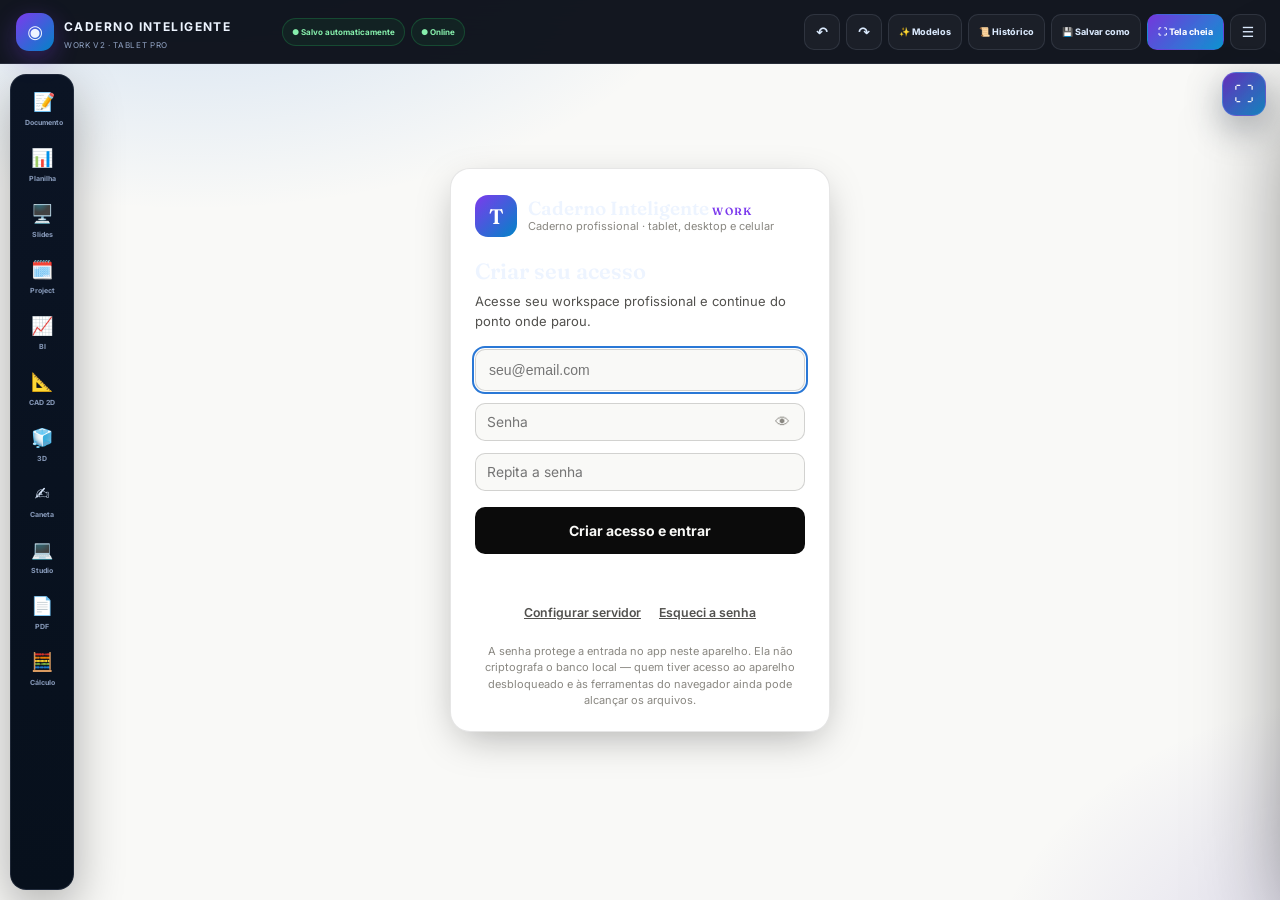
==== index.html @ 70c6cfa0 "Add files via upload" ====
<!doctype html>
<html lang="pt-BR">
<head>
<meta charset="utf-8">
<meta name="viewport" content="width=device-width, initial-scale=1, viewport-fit=cover">
<title>Caderno Inteligente Work V2 — Tablet Pro</title>
<link rel="manifest" href="./manifest.webmanifest">
<meta name="theme-color" content="#2a78d6">
<meta name="color-scheme" content="light dark">
<meta name="description" content="Central de estudos pessoal: tarefas, calendário, revisão espaçada, foco, questões e desempenho.">
<meta name="apple-mobile-web-app-capable" content="yes">
<meta name="apple-mobile-web-app-status-bar-style" content="black-translucent">
<meta name="apple-mobile-web-app-title" content="Caderno Work">
<link rel="apple-touch-icon" href="./icons/icon-180.png">
<link rel="icon" href="./icons/icon-192.png">
<link rel="preconnect" href="https://fonts.googleapis.com">
<link rel="preconnect" href="https://fonts.gstatic.com" crossorigin>
<link rel="stylesheet" href="https://fonts.googleapis.com/css2?family=Fraunces:opsz,wght@9..144,500;9..144,600;9..144,700&family=Inter:wght@400;500;600;700;800&display=swap">
<style>
  :root{
    color-scheme: light;
    --page:            #f9f9f7;
    --surface:         #fcfcfb;
    --surface-raised:  #ffffff;
    --surface-sunken:  #f2f1ec;
    --ink:             #0b0b0b;
    --ink-secondary:   #52514e;
    --ink-muted:       #898781;
    --grid-line:       #e1e0d9;
    --baseline:        #c3c2b7;
    --border:          rgba(11,11,11,0.10);
    --border-strong:   rgba(11,11,11,0.16);

    --slot-1: #2a78d6; --slot-2: #eb6834; --slot-3: #1baf7a; --slot-4: #eda100;
    --slot-5: #e87ba4; --slot-6: #008300; --slot-7: #4a3aa7; --slot-8: #e34948;

    --slot-1-tint: #e4eefa; --slot-2-tint: #fbe7de; --slot-3-tint: #dff5ec; --slot-4-tint: #faeed4;
    --slot-5-tint: #fbe6ee; --slot-6-tint: #dcefdc; --slot-7-tint: #e6e3f5; --slot-8-tint: #fbe1e0;

    --good:     #0ca30c;
    --warning:  #fab219;
    --critical: #d03b3b;
    --pending:  #898781;

    --hm-0: #eceae4; --hm-1: #cde2fb; --hm-2: #86b6ef; --hm-3: #2a78d6; --hm-4: #184f95;
    --ord-1: #86b6ef; --ord-2: #2a78d6; --ord-3: #104281;

    --accent: var(--slot-1);

    --shadow-card: 0 1px 2px rgba(11,11,11,0.04), 0 6px 20px -8px rgba(11,11,11,0.10);
    --shadow-pop: 0 12px 40px -10px rgba(11,11,11,0.35);
    --radius-card: 16px;
    --radius-chip: 999px;
    --radius-field: 10px;

    /* apelidos usados pelas telas novas (Insights, Cadastro assistido, aviso de sincronização) */
    --card:       var(--surface-raised);
    --line:       var(--border);
    --brand:      var(--accent);
    --brand-soft: var(--slot-1-tint);
    --brand-line: var(--border-strong);
    --ok:         var(--good);
    --danger:     var(--critical);
    --shadow:     var(--shadow-card);
  }
  @media (prefers-color-scheme: dark){
    :root:not([data-theme="light"]){
      color-scheme: dark;
      --page:            #0d0d0d;
      --surface:         #1a1a19;
      --surface-raised:  #212120;
      --surface-sunken:  #141413;
      --ink:             #ffffff;
      --ink-secondary:   #c3c2b7;
      --ink-muted:       #8f8d86;
      --grid-line:       #2c2c2a;
      --baseline:        #3a3a37;
      --border:          rgba(255,255,255,0.10);
      --border-strong:   rgba(255,255,255,0.18);

      --slot-1: #3987e5; --slot-2: #d95926; --slot-3: #199e70; --slot-4: #c98500;
      --slot-5: #d55181; --slot-6: #1c9e1c; --slot-7: #9085e9; --slot-8: #e66767;

      --slot-1-tint: #1c2c40; --slot-2-tint: #3a2318; --slot-3-tint: #133a2c; --slot-4-tint: #362a10;
      --slot-5-tint: #3a1f2a; --slot-6-tint: #16311a; --slot-7-tint: #2a2540; --slot-8-tint: #3a1e1d;

      --good: #0ca30c; --warning: #fab219; --critical: #e66767; --pending: #8f8d86;

      --hm-0: #2f2f2b; --hm-1: #1c3a5e; --hm-2: #2a6ab0; --hm-3: #3987e5; --hm-4: #86b6ef;
      --ord-1: #86b6ef; --ord-2: #3987e5; --ord-3: #184f95;

      --shadow-card: 0 1px 2px rgba(0,0,0,0.3), 0 8px 24px -8px rgba(0,0,0,0.5);
      --shadow-pop: 0 20px 60px -12px rgba(0,0,0,0.7);
    }
  }
  :root[data-theme="dark"]{
    color-scheme: dark;
    --page: #0d0d0d; --surface: #1a1a19; --surface-raised: #212120; --surface-sunken: #141413;
    --ink: #ffffff; --ink-secondary: #c3c2b7; --ink-muted: #8f8d86;
    --grid-line: #2c2c2a; --baseline: #3a3a37;
    --border: rgba(255,255,255,0.10); --border-strong: rgba(255,255,255,0.18);
    --slot-1: #3987e5; --slot-2: #d95926; --slot-3: #199e70; --slot-4: #c98500;
    --slot-5: #d55181; --slot-6: #1c9e1c; --slot-7: #9085e9; --slot-8: #e66767;
    --slot-1-tint: #1c2c40; --slot-2-tint: #3a2318; --slot-3-tint: #133a2c; --slot-4-tint: #362a10;
    --slot-5-tint: #3a1f2a; --slot-6-tint: #16311a; --slot-7-tint: #2a2540; --slot-8-tint: #3a1e1d;
    --good: #0ca30c; --warning: #fab219; --critical: #e66767; --pending: #8f8d86;
    --hm-0: #2f2f2b; --hm-1: #1c3a5e; --hm-2: #2a6ab0; --hm-3: #3987e5; --hm-4: #86b6ef;
    --ord-1: #86b6ef; --ord-2: #3987e5; --ord-3: #184f95;
    --shadow-card: 0 1px 2px rgba(0,0,0,0.3), 0 8px 24px -8px rgba(0,0,0,0.5);
    --shadow-pop: 0 20px 60px -12px rgba(0,0,0,0.7);
  }

  *{ box-sizing: border-box; }
  body{
    background: var(--page); color: var(--ink);
    font-family: Inter, system-ui, -apple-system, "Segoe UI", sans-serif;
    font-size: 16px; line-height: 1.5;
    -webkit-tap-highlight-color: transparent;
  }
  h1,h2,h3,h4{ margin: 0; text-wrap: balance; }
  button{ font: inherit; }
  .tabular{ font-variant-numeric: tabular-nums; }
  :focus-visible{ outline: 2px solid var(--accent); outline-offset: 2px; }
  @media (prefers-reduced-motion: reduce){ *{ animation: none !important; transition: none !important; } }

  .app{ max-width: 1340px; margin: 0 auto; padding: 18px 20px 40px; }
  @media (max-width: 700px){ .app{ padding: 12px 12px 96px; } }

  /* ---------- Topbar ---------- */
  .topbar{ display:flex; align-items:center; gap: 14px; padding: 6px 2px 16px; flex-wrap: wrap; justify-content: flex-end; }
  .topbar-actions{ display:flex; align-items:center; gap: 10px; flex-wrap: wrap; justify-content:flex-end; }
  .brand{ display:flex; align-items:center; gap: 10px; margin-right: auto; }
  .brand-mark{
    width: 36px; height: 36px; border-radius: 11px; flex:none;
    background: linear-gradient(155deg, var(--slot-1), var(--slot-7));
    display:flex; align-items:center; justify-content:center;
    color:#fff; font-family: Fraunces, serif; font-weight:600; font-size:18px;
  }
  .brand-mark img{ width:100%; height:100%; object-fit:cover; border-radius:inherit; }
  .brand-text h1{ font-family: Fraunces, serif; font-weight: 600; font-size: 20px; letter-spacing: -0.01em; }
  .brand-text .sub{ font-size: 11.5px; color: var(--ink-muted); }
  .streak-pill{
    display:flex; align-items:center; gap:6px; background: var(--slot-2-tint); color: var(--slot-2);
    border-radius: var(--radius-chip); padding: 7px 13px 7px 11px;
    font-weight: 600; font-size: 13px; border: 1px solid var(--border); white-space:nowrap;
  }
  .install-btn{
    display:flex; align-items:center; gap:7px; background: var(--surface-raised); color: var(--ink);
    border: 1px solid var(--border-strong); border-radius: var(--radius-field);
    padding: 8px 14px 8px 12px; font-weight: 600; font-size: 13px; cursor:pointer; white-space:nowrap;
  }
  .install-btn:hover{ border-color: var(--ink); }
  .quick-add{ position: relative; }
  .quick-add > button{
    background: var(--ink); color: var(--page); border: none; border-radius: var(--radius-field);
    padding: 9px 16px; font-weight: 600; font-size: 13.5px; cursor: pointer;
    display:flex; align-items:center; gap:6px; white-space:nowrap;
  }
  .quick-add > button:hover{ opacity: 0.88; }
  .quick-add-menu{
    position:absolute; right:0; top: calc(100% + 8px);
    background: var(--surface-raised); border:1px solid var(--border); border-radius: 14px;
    box-shadow: var(--shadow-pop); padding: 6px; min-width: 230px; z-index: 60;
    display:none; flex-direction:column; gap: 2px;
  }
  .quick-add-menu.open{ display:flex; }
  .quick-add-menu button{
    background:none; border:none; text-align:left; padding: 10px; border-radius: 9px;
    color: var(--ink); font-size: 13.5px; cursor:pointer; display:flex; align-items:center; gap:10px;
  }
  .quick-add-menu button:hover{ background: var(--page); }
  .fab{
    display:none; position: fixed; right: 16px; bottom: 78px; z-index: 55;
    width: 54px; height: 54px; border-radius: 50%; border:none; cursor:pointer;
    background: var(--ink); color: var(--page); font-size: 26px; box-shadow: var(--shadow-pop);
    align-items:center; justify-content:center; padding-bottom: 3px;
  }
  @media (max-width: 700px){
    .brand-text .sub{ display:none; }
    .brand-text h1{ font-size: 17px; }
    .brand-mark{ width: 32px; height: 32px; font-size: 16px; border-radius: 10px; }
    .topbar{ gap: 8px; padding-bottom: 12px; }
    .streak-pill{ padding: 6px 10px; font-size: 12px; }
    .icon-btn{ width: 34px; height: 34px; font-size: 15px; }
    .install-btn{ display:none; }
    .quick-add > button{ display:none; }
    .fab{ display:flex; }
    .quick-add-menu{ position: fixed; left: 10px; right: 10px; bottom: 78px; top: auto; min-width: 0; border-radius: 16px; }
    .only-mobile{ display:flex !important; }
    .nav-label{ min-width: auto; }
    .seg button{ min-width: 0; }
    .card-head .nav-group{ margin-left: auto; }
  }

  /* ---------- Tabs ---------- */
  .tabs{ display:flex; gap:6px; margin-bottom:16px; overflow-x:auto; padding:0 0 4px; scrollbar-width:none; -ms-overflow-style:none; overscroll-behavior-x:contain; scroll-snap-type:x proximity; }
  .tabs::-webkit-scrollbar{ display:none; width:0; height:0; }
  .tab{
    display:flex; align-items:center; gap: 7px; white-space:nowrap;
    padding: 8px 15px; border-radius: var(--radius-chip); cursor:pointer;
    border: 1px solid var(--border); background: var(--surface); color: var(--ink-secondary);
    font-size: 13.2px; font-weight: 600; flex:0 0 auto; scroll-snap-align:start;
  }
  .tab:hover{ border-color: var(--border-strong); color: var(--ink); }
  .tab.active{ background: var(--ink); border-color: var(--ink); color: var(--page); }
  .bottom-nav{ display:none; }
  @media (max-width: 700px){
    .tabs{ display:none; }
    .bottom-nav{
      display:flex; position: fixed; left:0; right:0; bottom:0; z-index: 50;
      background: var(--surface-raised); border-top: 1px solid var(--border);
      padding: 6px 4px calc(6px + env(safe-area-inset-bottom, 0px));
    }
    .bottom-nav button{
      flex:1; background:none; border:none; cursor:pointer; padding: 5px 2px;
      display:flex; flex-direction:column; align-items:center; gap:2px;
      color: var(--ink-muted); font-size: 10px; font-weight:600;
    }
    .bottom-nav button .bico{ font-size: 18px; line-height:1; }
    .bottom-nav button.active{ color: var(--accent); }
  }

  .view{ display:none; }
  .view.active{ display:block; }

  /* ---------- Grid & cards ---------- */
  .grid{ display:grid; grid-template-columns: repeat(3, 1fr); gap: 14px; }
  .span-2{ grid-column: span 2; }
  .span-3{ grid-column: 1 / -1; }
  @media (max-width: 980px){
    .grid{ grid-template-columns: repeat(2, 1fr); }
    .span-2, .span-3{ grid-column: 1 / -1; }
  }
  @media (max-width: 700px){ .grid{ grid-template-columns: 1fr; gap: 12px; } }

  .card{
    background: var(--surface); border: 1px solid var(--border);
    border-radius: var(--radius-card); box-shadow: var(--shadow-card);
    padding: 15px 15px 17px; display:flex; flex-direction:column; min-width: 0;
  }
  .card-head{ display:flex; align-items:center; justify-content:space-between; gap:8px; margin-bottom: 12px; flex-wrap: wrap; }
  .only-mobile{ display:none !important; }
  .card-title{
    display:flex; align-items:center; gap: 8px; font-size: 12.5px; font-weight: 700;
    text-transform: uppercase; letter-spacing: 0.045em; color: var(--ink-secondary);
  }
  .card-title .ico{ font-size: 15px; }
  .card-count{
    font-size: 11.5px; color: var(--ink-muted); background: var(--page);
    border-radius: var(--radius-chip); padding: 2px 9px; font-weight:600; white-space:nowrap;
  }
  .card-add{
    border:none; background:none; color: var(--ink-muted); cursor:pointer;
    width: 26px; height:26px; border-radius:8px; display:flex; align-items:center; justify-content:center; font-size: 17px;
  }
  .card-add:hover{ background: var(--page); color: var(--ink); }
  .empty-hint{ color: var(--ink-muted); font-size: 13px; padding: 10px 2px; }

  /* ---------- KPI tiles ---------- */
  .kpi-row{ display:grid; grid-template-columns: repeat(auto-fit, minmax(150px,1fr)); gap: 12px; margin-bottom: 14px; }
  .kpi{ background: var(--surface); border:1px solid var(--border); border-radius: 14px; padding: 13px 14px; box-shadow: var(--shadow-card); }
  .kpi .klabel{ font-size: 11px; font-weight:700; text-transform:uppercase; letter-spacing:.04em; color: var(--ink-muted); margin-bottom: 5px; }
  .kpi .kvalue{ font-size: 24px; font-weight: 800; letter-spacing: -0.02em; }
  .kpi .kmeta{ font-size: 11.5px; color: var(--ink-muted); margin-top: 2px; }

  /* ---------- Task rows ---------- */
  .task-row{ display:flex; align-items:center; gap: 10px; padding: 8px 4px; border-radius: 9px; }
  .task-row:hover{ background: var(--page); }
  .task-row:hover .row-btn{ opacity: 1; }
  .checkbox{
    width: 19px; height:19px; border-radius: 6px; border: 1.6px solid var(--border-strong);
    flex: none; cursor:pointer; display:flex; align-items:center; justify-content:center; background: var(--surface-raised);
  }
  .checkbox.checked{ background: var(--good); border-color: var(--good); }
  .checkbox.checked::after{ content:"✓"; color:#fff; font-size: 12px; font-weight:700; }
  .task-main{ flex:1; min-width:0; cursor:pointer; }
  .task-title{ overflow:hidden; text-overflow:ellipsis; white-space:nowrap; font-size: 13.6px; }
  .task-title.done{ color: var(--ink-muted); text-decoration: line-through; }
  .task-sub{ font-size: 11px; color: var(--ink-muted); overflow:hidden; text-overflow:ellipsis; white-space:nowrap; }
  .dot{ width:8px; height:8px; border-radius:50%; flex:none; }
  .tag{ font-size: 11px; font-weight: 700; padding: 2px 8px; border-radius: var(--radius-chip); flex: none; white-space: nowrap; }
  .tag-alta{ background: var(--critical); color:#fff; }
  .tag-media{ background: var(--warning); color:#3a2600; }
  .tag-baixa{ background: var(--page); color: var(--ink-muted); border: 1px solid var(--border); }
  .row-btn{
    opacity:0; border:none; background:none; color: var(--ink-muted); cursor:pointer;
    width:22px; height:22px; border-radius:6px; flex:none; font-size: 13px;
  }
  .row-btn:hover{ background: var(--slot-8-tint); color: var(--slot-8); }
  @media (max-width: 700px){ .row-btn{ opacity: .6; } }

  .status-pill{
    border:none; cursor:pointer; font-size:11px; font-weight:700; padding: 3px 9px;
    border-radius: var(--radius-chip); flex:none; display:flex; align-items:center; gap:5px;
  }
  .status-pill .sdot{ width:6px; height:6px; border-radius:50%; }
  .status-concluida{ background: color-mix(in srgb, var(--good) 16%, transparent); color: var(--good); }
  .status-andamento{ background: color-mix(in srgb, var(--warning) 20%, transparent); color: #8a5a00; }
  .status-atrasada{ background: color-mix(in srgb, var(--critical) 16%, transparent); color: var(--critical); }
  .status-pendente{ background: var(--page); color: var(--ink-muted); border: 1px solid var(--border); }
  @media (prefers-color-scheme: dark){ :root:not([data-theme="light"]) .status-andamento{ color: #ffcf72; } }
  :root[data-theme="dark"] .status-andamento{ color: #ffcf72; }

  /* ---------- Focus timer ---------- */
  .timer-wrap{ display:flex; align-items:center; gap: 16px; flex-wrap: wrap; }
  .timer-ring{ position: relative; width: 132px; height: 132px; flex:none; }
  .timer-time{ position:absolute; inset:0; display:flex; flex-direction:column; align-items:center; justify-content:center; }
  .timer-time .tt{ font-size: 26px; font-weight: 800; letter-spacing: -0.02em; }
  .timer-time .tl{ font-size: 10px; font-weight:700; color: var(--ink-muted); text-transform:uppercase; letter-spacing:.05em; }
  .timer-side{ flex:1; min-width: 170px; display:flex; flex-direction:column; gap: 9px; }
  .timer-actions{ display:flex; gap: 8px; }
  .btn-timer{
    flex:1; border-radius: var(--radius-field); border:1px solid var(--border-strong); cursor:pointer;
    padding: 9px 10px; font-weight:700; font-size: 13px; background: var(--surface-raised); color: var(--ink);
  }
  .btn-timer.primary{ background: var(--ink); color: var(--page); border-color: var(--ink); }
  .btn-timer:hover{ opacity: .9; }

  /* ---------- Weekly planner ---------- */
  .week-table{ width:100%; border-collapse: collapse; table-layout: fixed; min-width: 620px; }
  .week-table th{
    font-size: 11px; text-transform: uppercase; letter-spacing: .04em; color: var(--ink-muted);
    font-weight: 700; padding: 4px 6px 8px; text-align:left;
  }
  .week-table th.today-col{ color: var(--accent); }
  .week-table td{ vertical-align: top; padding: 4px; border-top: 1px solid var(--grid-line); height: 62px; }
  .week-table .period-label{
    font-size: 10.5px; color: var(--ink-muted); font-weight:700; text-transform: uppercase;
    padding: 8px 6px 4px 2px; width: 54px; white-space:nowrap;
  }
  .cell{ height:100%; border-radius: 9px; padding: 3px; cursor:pointer; display:flex; flex-direction:column; gap:3px; }
  .cell:hover{ background: var(--page); }
  .cell.today{ background: var(--slot-1-tint); }
  .chip{
    font-size: 10.8px; padding: 3px 7px; border-radius: 7px; font-weight:600;
    white-space:nowrap; overflow:hidden; text-overflow:ellipsis; color:#fff;
  }
  .chip.done{ opacity: .55; text-decoration: line-through; }
  .scroll-x{ overflow-x: auto; }

  /* ---------- Month calendar ---------- */
  .nav-group{ display:flex; align-items:center; gap: 6px; }
  .nav-btn{
    border: 1px solid var(--border-strong); background: var(--surface-raised); color: var(--ink);
    width: 28px; height: 28px; border-radius: 8px; cursor:pointer; font-size: 14px;
    display:flex; align-items:center; justify-content:center;
  }
  .nav-btn:hover{ border-color: var(--ink); }
  .nav-today{ width:auto; padding: 0 11px; font-size: 11.5px; font-weight:700; }
  .nav-label{ font-size: 12.8px; font-weight:700; color: var(--ink-secondary); min-width: 112px; text-align:center; }
  .cal-grid{ display:grid; grid-template-columns: repeat(7, 1fr); gap: 6px; }
  .cal-weekday{ font-size: 10.5px; font-weight:700; text-transform:uppercase; letter-spacing:.04em; color: var(--ink-muted); text-align:center; padding-bottom: 4px; }
  .cal-cell{
    border: 1px solid var(--border); border-radius: 10px; padding: 6px; min-height: 84px;
    cursor:pointer; display:flex; flex-direction:column; gap:3px; background: var(--surface-raised); overflow:hidden;
  }
  .cal-cell:hover{ border-color: var(--border-strong); }
  .cal-cell.other-month{ opacity: 0.4; }
  .cal-cell.today{ border-color: var(--accent); box-shadow: inset 0 0 0 1px var(--accent); }
  .cal-daynum{ font-size: 11.5px; font-weight:700; color: var(--ink-secondary); }
  .cal-cell.today .cal-daynum{ color: var(--accent); }
  .cal-chip{ font-size: 10px; padding: 2px 6px; border-radius: 6px; font-weight:600; color:#fff; white-space:nowrap; overflow:hidden; text-overflow:ellipsis; }
  .cal-chip.done{ opacity:.55; text-decoration: line-through; }
  .cal-chip.exam{ background: var(--critical); }
  .cal-more{ font-size: 10px; color: var(--ink-muted); font-weight:600; padding-left:2px; }
  .cal-dots{ display:flex; flex-wrap:wrap; gap:3px; margin-top:2px; }
  .cal-dot{ width:7px; height:7px; border-radius:50%; }
  .cal-dot.done{ opacity:.4; }
  @media (max-width: 700px){
    .cal-cell{ min-height: 56px; padding: 4px; gap:2px; }
    .cal-chip{ font-size: 8.5px; padding: 1px 4px; }
    .cal-grid{ gap: 4px; }
    .cal-weekday{ font-size: 9px; }
  }

  /* ---------- Subject & library cards ---------- */
  .card-grid{ display:grid; grid-template-columns: repeat(auto-fill, minmax(190px, 1fr)); gap: 12px; }
  @media (max-width: 700px){ .card-grid{ grid-template-columns: repeat(auto-fill, minmax(150px, 1fr)); gap: 10px; } }
  .subject-card, .lib-card{
    position:relative; border: 1px solid var(--border); border-radius: 14px; padding: 13px;
    background: var(--surface-raised); cursor: pointer;
  }
  .subject-card:hover, .lib-card:hover{ border-color: var(--border-strong); }
  @keyframes cardFlash{ 0%,100%{ box-shadow:0 0 0 0 transparent } 30%{ box-shadow:0 0 0 4px color-mix(in srgb,var(--accent) 30%,transparent) } }
  .subject-card.flash{ animation: cardFlash 1.4s ease-out; border-color: var(--accent); }
  .sicon{
    width: 52px; height:52px; border-radius: 14px; display:flex; align-items:center; justify-content:center;
    font-size:20px; margin-bottom: 10px; color:#fff;
  }
  .subject-card .sname{ font-weight:700; font-size: 13.6px; margin-bottom: 2px; }
  .subject-card .stype{ font-size: 11px; color: var(--ink-muted); margin-bottom:10px; }
  .progress-track{ height:6px; border-radius: 4px; background: var(--surface-sunken); overflow:hidden; margin-bottom:6px; }
  .progress-fill{ height:100%; border-radius:4px; }
  .progress-meta{ display:flex; justify-content:space-between; font-size:11px; color: var(--ink-muted); }
  .progress-meta b{ color: var(--ink); }
  .subject-stats{ display:flex; gap: 10px; flex-wrap:wrap; margin-top: 8px; padding-top: 8px; border-top: 1px dashed var(--border); font-size: 11px; color: var(--ink-muted); }
  .subject-stats b{ color: var(--ink); }

  .lib-card .kico{ font-size: 20px; margin-bottom: 8px; }
  .lib-card .ltitle{ font-weight:700; font-size: 13px; margin-bottom: 6px; }
  .lib-card .lnote{ font-size: 11.5px; color: var(--ink-muted); margin-bottom: 8px; display:-webkit-box; -webkit-line-clamp:2; -webkit-box-orient:vertical; overflow:hidden; }
  .lib-card .lmeta{ display:flex; gap:6px; flex-wrap:wrap; }
  .lib-kind{ font-size: 10.5px; font-weight:700; padding: 2px 8px; border-radius: var(--radius-chip); background: var(--page); color: var(--ink-secondary); }
  .lib-subj{ font-size: 10.5px; font-weight:700; padding: 2px 8px; border-radius: var(--radius-chip); }

  .add-card{
    border: 1.5px dashed var(--border-strong); border-radius: 14px;
    display:flex; align-items:center; justify-content:center; flex-direction:column; gap:4px;
    color: var(--ink-muted); cursor:pointer; min-height: 104px; background:none; font-size: 12.5px; font-weight:600;
  }
  .add-card:hover{ color: var(--ink); border-color: var(--ink-muted); }
  .add-card .plus{ font-size: 22px; }
  .card-del{
    position:absolute; top:8px; right:8px; opacity:0; border:none; background: var(--surface-raised);
    width:24px; height:24px; border-radius:8px; color: var(--ink-muted); cursor:pointer; font-size:12px;
    box-shadow: var(--shadow-card);
  }
  .subject-card:hover .card-del, .lib-card:hover .card-del{ opacity:1; }
  .card-del:hover{ background: var(--slot-8-tint); color: var(--slot-8); }
  @media (max-width: 700px){ .card-del{ opacity: .55; } }

  /* ---------- Exams / grades ---------- */
  .exam-row, .grade-row{ display:flex; align-items:center; gap: 10px; padding: 8px 4px; border-radius: 9px; }
  .exam-row:hover, .grade-row:hover{ background: var(--page); }
  .exam-row:hover .row-btn, .grade-row:hover .row-btn{ opacity:1; }
  .countdown{
    font-size: 11px; font-weight:800; padding: 3px 9px; border-radius: var(--radius-chip); flex:none;
    background: var(--surface-sunken); color: var(--ink-secondary); white-space:nowrap;
  }
  .countdown.soon{ background: color-mix(in srgb, var(--critical) 15%, transparent); color: var(--critical); }
  .countdown.near{ background: color-mix(in srgb, var(--warning) 22%, transparent); color: #8a5a00; }
  @media (prefers-color-scheme: dark){ :root:not([data-theme="light"]) .countdown.near{ color: #ffcf72; } }
  :root[data-theme="dark"] .countdown.near{ color: #ffcf72; }
  .grade-score{ font-weight: 800; font-size: 14px; flex:none; }

  /* ---------- Filters ---------- */
  .toolbar{ display:flex; gap: 8px; margin-bottom: 12px; flex-wrap: wrap; }
  .search-input{
    flex:1; min-width: 160px; padding: 9px 12px; border-radius: var(--radius-field);
    border: 1px solid var(--border-strong); background: var(--surface-raised); color: var(--ink); font-size: 13.4px;
  }
  .filter-chip{
    padding: 7px 13px; border-radius: var(--radius-chip); border: 1px solid var(--border);
    background: var(--surface-raised); color: var(--ink-secondary); font-size: 12.5px; font-weight:600; cursor:pointer; white-space:nowrap;
  }
  .filter-chip.active{ background: var(--ink); color: var(--page); border-color: var(--ink); }
  .chips-scroll{ display:flex; gap:6px; overflow-x:auto; padding-bottom: 2px; }

  /* ---------- Charts ---------- */
  .legend{ display:flex; flex-wrap:wrap; gap: 7px 14px; margin-top: 10px; }
  .legend-item{ display:flex; align-items:center; gap:6px; font-size:11.5px; color: var(--ink-secondary); }
  .legend-item .sw{ width:9px; height:9px; border-radius:3px; flex:none; }
  .legend-item b{ color: var(--ink); font-variant-numeric: tabular-nums; }
  .heat-legend{ display:flex; align-items:center; gap:5px; font-size: 10.5px; color: var(--ink-muted); margin-top: 8px; justify-content:flex-end; }
  .heat-legend .sq{ width:10px; height:10px; border-radius:3px; display:inline-block; }
  .tooltip{
    position: fixed; pointer-events:none; background: var(--ink); color: var(--page);
    padding: 6px 10px; border-radius: 8px; font-size: 12px; font-weight:600;
    box-shadow: var(--shadow-pop); z-index: 200; opacity:0; transition: opacity .08s; white-space: nowrap;
  }
  .tooltip.show{ opacity:1; }
  /* ---------- animação dos gráficos ---------- */
  @keyframes chartBarIn{ from{ transform:scaleY(0); opacity:.2 } to{ transform:scaleY(1); opacity:1 } }
  @keyframes chartFadeIn{ from{ opacity:0 } to{ opacity:1 } }
  @keyframes chartDraw{ to{ stroke-dashoffset:0 } }
  .card svg g[data-tip] rect,
  .card svg rect[data-tip]{ transform-box:fill-box; transform-origin:50% 100%; animation:chartBarIn .45s cubic-bezier(.2,.8,.3,1) both; }
  .card svg g[data-tip] text{ animation:chartFadeIn .5s ease-out .18s both; }
  .card svg circle[data-tip]{ animation:chartFadeIn .5s ease-out both; }
  .progress-fill{ transition: width .55s cubic-bezier(.2,.8,.3,1); }
  @media (prefers-reduced-motion: reduce){
    .card svg g[data-tip] rect, .card svg rect[data-tip], .card svg g[data-tip] text,
    .card svg circle[data-tip]{ animation:none; }
    .progress-fill{ transition:none; }
  }
  .chart-toolbar{ display:flex; gap:6px; flex-wrap:wrap; margin-bottom:10px; }
  .chart-toolbar button{
    border:1px solid var(--border); background:var(--surface); color:var(--ink-secondary);
    border-radius:999px; padding:4px 11px; font-size:11.5px; font-weight:600; cursor:pointer;
  }
  .chart-toolbar button.active{ background:var(--ink); border-color:var(--ink); color:var(--page); }
  .load-row{ width:100%; text-align:left; background:transparent; border:0; padding:8px 6px;
    border-radius:10px; cursor:pointer; display:block; }
  .load-row:hover{ background:var(--surface-sunken); }

  /* ---------- Modal ---------- */
  .modal-overlay{
    position:fixed; inset:0; background: rgba(11,11,11,0.45); backdrop-filter: blur(2px);
    display:none; align-items:center; justify-content:center; z-index: 100; padding: 16px;
  }
  .modal-overlay.open{ display:flex; }
  .modal{
    background: var(--surface-raised); border-radius: 18px; box-shadow: var(--shadow-pop);
    width: 100%; max-width: 430px; padding: 20px; max-height: 88vh; overflow:auto;
  }
  .modal h3{ font-family: Fraunces, serif; font-size: 19px; font-weight:600; margin-bottom: 14px; }
  .field{ margin-bottom: 13px; }
  .field label{ display:block; font-size: 11.5px; font-weight:700; color: var(--ink-secondary); margin-bottom:5px; text-transform:uppercase; letter-spacing:.03em; }
  .field input[type=text], .field input[type=password], .field input[type=number], .field input[type=time], .field select, .field input[type=date], .field textarea{
    width:100%; padding: 10px 11px; border-radius: var(--radius-field); border: 1px solid var(--border-strong);
    background: var(--page); color: var(--ink); font-size: 13.8px; font-family: inherit;
  }
  .field textarea{ resize: vertical; min-height: 62px; }
  .field-row{ display:flex; gap:10px; }
  .seg{ display:flex; gap:6px; flex-wrap:wrap; }
  .seg button{
    flex:1; padding: 8px 6px; border-radius: var(--radius-field); border: 1px solid var(--border-strong);
    background: var(--page); color: var(--ink-secondary); cursor:pointer; font-size: 12.6px; font-weight:600; min-width: 68px;
  }
  .seg button.active{ background: var(--ink); color: var(--page); border-color: var(--ink); }
  .color-pick{ display:flex; gap:8px; flex-wrap:wrap; }
  .color-pick button{ width: 28px; height:28px; border-radius:50%; border: 2px solid transparent; cursor:pointer; }
  .color-pick button.active{ border-color: var(--ink); }
  .icon-pick{ display:grid; grid-template-columns: repeat(8, 1fr); gap: 6px; }
  @media (max-width: 480px){ .icon-pick{ grid-template-columns: repeat(6, 1fr); } }
  .icon-pick button{
    aspect-ratio: 1; border-radius: 9px; border: 1px solid var(--border); background: var(--page);
    cursor:pointer; font-size: 17px; display:flex; align-items:center; justify-content:center;
  }
  .icon-pick button.active{ border-color: var(--ink); background: var(--surface-sunken); }
  .visual-pick{ display:grid; grid-template-columns:repeat(6,1fr); gap:8px; }
  .visual-box{ border:1px solid var(--border); border-radius:12px; padding:10px; background:var(--surface); }
  .visual-search{ width:100%; margin-bottom:10px; }
  .visual-scroll{ max-height:250px; overflow-y:auto; padding-right:4px; }
  .visual-group{ font-size:10px; letter-spacing:.1em; font-weight:800; color:var(--ink-muted);
    text-transform:uppercase; margin:10px 0 6px; }
  .visual-group:first-child{ margin-top:0; }
  .visual-empty{ font-size:12px; color:var(--ink-muted); padding:12px 2px; }
  .visual-pick button{
    aspect-ratio:1; border-radius:12px; border:1px solid var(--border); background:var(--page);
    cursor:pointer; display:flex; align-items:center; justify-content:center; padding:8px;
  }
  .visual-pick button.active{ border-color:var(--accent); box-shadow:0 0 0 2px color-mix(in srgb,var(--accent) 22%,transparent); }
  .visual-pick img{ width:100%; height:100%; object-fit:contain; }
  .subject-visual{ display:flex; align-items:center; justify-content:center; overflow:hidden; }
  .subject-visual img{ width:72%; height:72%; object-fit:contain; display:block; }
  .subject-visual.sm img{ width:16px; height:16px; }
  .subject-visual.sm{ width:20px; height:20px; flex:none; }
  .health-strip{
    display:flex; align-items:center; gap:10px; margin:0 0 14px; padding:11px 13px;
    border:1px solid var(--border); border-radius:13px; background:var(--surface);
    color:var(--ink-secondary); font-size:13px;
  }
  .health-strip strong{ color:var(--ink); }
  .health-strip .spacer{ flex:1; }
  .health-strip button{ border:0; background:transparent; color:var(--accent); cursor:pointer; font-weight:700; }
  .pro-grid{ display:grid; grid-template-columns:repeat(auto-fit,minmax(220px,1fr)); gap:12px; }
  .pro-card{ border:1px solid var(--border); border-radius:14px; padding:14px; background:var(--surface-raised); }
  .pro-card h4{ font-size:14px; margin-bottom:6px; display:flex; align-items:center; gap:7px; }
  .pro-card .metric{ font-size:27px; font-weight:800; letter-spacing:-.03em; }
  .mastery{ display:flex; align-items:center; gap:8px; margin-top:8px; }
  .mastery input[type=range]{ flex:1; accent-color:var(--accent); }
  .assistant-box{ border:1px solid var(--border); border-radius:14px; padding:14px; background:linear-gradient(135deg,var(--slot-1-tint),var(--surface-raised)); }
  .assistant-answer{ margin-top:10px; padding:12px; border-radius:10px; background:var(--surface-raised); min-height:48px; color:var(--ink-secondary); }
  .report-actions{ display:flex; flex-wrap:wrap; gap:8px; }
  .timeline-item{ border-left:3px solid var(--accent); padding:8px 10px; margin:7px 0; background:var(--page); border-radius:0 9px 9px 0; }
  .score-good{ color:var(--good); } .score-warn{ color:var(--warning); } .score-bad{ color:var(--critical); }
  #printReport{ display:none; }
  @media print{
    body.printing .app, body.printing .bottom-nav, body.printing .fab, body.printing .modal-overlay{ display:none !important; }
    body.printing #printReport{ display:block; color:#111; background:#fff; padding:24px; font-family:Arial,sans-serif; }
    body.printing #printReport h1{ font-size:24px; margin-bottom:6px; } body.printing #printReport h2{ font-size:16px; margin:20px 0 8px; }
    body.printing #printReport table{ width:100%; border-collapse:collapse; } body.printing #printReport th,body.printing #printReport td{ border:1px solid #ccc; padding:7px; text-align:left; }
  }
  @media (max-width:700px){ .visual-pick{ grid-template-columns:repeat(5,1fr); } .health-strip{ align-items:flex-start; } .visual-scroll{ max-height:210px; } }
  .modal-actions{ display:flex; justify-content:flex-end; gap:8px; margin-top: 16px; flex-wrap:wrap; }
  .btn{ border:none; border-radius: var(--radius-field); padding: 10px 16px; font-weight:700; font-size:13px; cursor:pointer; }
  .btn-ghost{ background: var(--page); color: var(--ink-secondary); }
  .btn-danger{ background: var(--slot-8-tint); color: var(--slot-8); margin-right:auto; }
  .btn-primary{ background: var(--ink); color: var(--page); }
  .btn-primary:hover{ opacity: .9; }
  .field-error{ color: var(--slot-8); font-size:11.5px; margin-top:4px; display:none; }
  .day-modal-list{ margin: 4px 0 14px; max-height: 280px; overflow:auto; }
  .help-block{ margin-bottom: 14px; }
  .help-block h4{ font-size: 12.5px; font-weight:700; margin-bottom: 6px; display:flex; align-items:center; gap:7px; }
  .help-block ol{ margin: 0; padding-left: 18px; color: var(--ink-secondary); font-size: 13px; }
  .help-block li{ margin-bottom: 3px; }

  /* ---------- Toast ---------- */
  .toast{
    position: fixed; left: 50%; transform: translateX(-50%) translateY(20px); bottom: 24px;
    background: var(--ink); color: var(--page); padding: 11px 18px; border-radius: var(--radius-chip);
    font-size: 13px; font-weight:600; box-shadow: var(--shadow-pop); z-index: 300;
    opacity: 0; pointer-events:none; transition: opacity .18s, transform .18s;
  }
  .toast.show{ opacity: 1; transform: translateX(-50%) translateY(0); }
  @media (max-width: 700px){ .toast{ bottom: 92px; } }
  .subject-visual.fallback::after{ content: attr(data-emoji); font-size: 20px; line-height: 1; }
  /* ---------- Tela de entrada ---------- */
  body.gate-locked .app,
  body.gate-locked .bottom-nav,
  body.gate-locked .fab,
  body.gate-locked .modal-overlay{ display:none !important; }
  .gate{
    position: fixed; inset: 0; z-index: 500; display: none;
    align-items: center; justify-content: center; padding: 20px;
    background:
      radial-gradient(900px 500px at 15% -10%, color-mix(in srgb, var(--slot-1) 22%, transparent), transparent 60%),
      radial-gradient(700px 500px at 110% 110%, color-mix(in srgb, var(--slot-7) 20%, transparent), transparent 60%),
      var(--page);
    overflow-y: auto;
  }
  body.gate-locked .gate{ display:flex; }
  .gate-card{
    width: 100%; max-width: 380px; background: var(--surface-raised);
    border: 1px solid var(--border); border-radius: 20px; padding: 26px 24px 22px;
    box-shadow: var(--shadow-pop);
  }
  .gate-brand{ display:flex; align-items:center; gap: 11px; margin-bottom: 18px; }
  .gate-brand .brand-mark{ width: 42px; height: 42px; border-radius: 13px; font-size: 21px; }
  .gate-brand .gb-name{ font-family: Fraunces, serif; font-weight: 600; font-size: 19px; line-height:1.1; }
  .gate-brand .gb-sub{ font-size: 11.5px; color: var(--ink-muted); }
  .gate h2{ font-family: Fraunces, serif; font-weight: 600; font-size: 22px; margin-bottom: 4px; }
  .gate .gate-sub{ font-size: 13px; color: var(--ink-secondary); margin-bottom: 18px; }
  .gate .field{ margin-bottom: 12px; }
  .gate input{
    width: 100%; padding: 12px 13px; border-radius: var(--radius-field);
    border: 1px solid var(--border-strong); background: var(--page); color: var(--ink); font-size: 14px;
  }
  .gate input:focus{ outline: 2px solid var(--accent); outline-offset: 1px; }
  .gate-primary{
    width: 100%; border: none; border-radius: var(--radius-field); background: var(--ink); color: var(--page);
    padding: 13px; font-weight: 700; font-size: 14px; cursor: pointer; margin-top: 4px;
  }
  .gate-primary:hover{ opacity: .9; }
  .gate-primary:disabled{ opacity: .55; cursor: default; }
  .gate-secondary{
    width: 100%; border: 1px solid var(--border-strong); border-radius: var(--radius-field);
    background: var(--surface-raised); color: var(--ink); padding: 12px; font-weight: 700; font-size: 13.5px;
    cursor: pointer; margin-top: 8px;
  }
  .gate-secondary:hover{ border-color: var(--ink); }
  .gate-links{ display:flex; flex-wrap: wrap; gap: 4px 14px; margin-top: 16px; justify-content: center; }
  .gate-link{
    background: none; border: none; color: var(--ink-secondary); font-size: 12.3px; font-weight: 600;
    cursor: pointer; text-decoration: underline; padding: 4px 2px;
  }
  .gate-link:hover{ color: var(--ink); }
  .gate-msg{ font-size: 12.5px; margin-top: 12px; min-height: 18px; color: var(--ink-muted); }
  .gate-msg.err{ color: var(--slot-8); }
  .gate-msg.ok{ color: var(--good); }
  .gate-server{ display:none; border-top: 1px dashed var(--border); margin-top: 14px; padding-top: 14px; }
  .gate-server.open{ display:block; }
  .gate-server .setting-desc{ margin-bottom: 8px; }
  .gate-foot{ font-size: 11px; color: var(--ink-muted); text-align:center; margin-top: 16px; line-height: 1.5; }
  .gate-offline{
    font-size: 11.5px; font-weight:600; color: var(--slot-2); background: var(--slot-2-tint);
    border-radius: var(--radius-chip); padding: 6px 12px; display:none; margin-bottom: 14px; text-align:center;
  }
  .gate-offline.show{ display:block; }
  /* ---------- Ajustes finais: mobile, toque e acessibilidade ---------- */
  body{ overflow-x: hidden; }
  .scroll-x{ min-width: 0; max-width: 100%; }
  .fab{ bottom: calc(78px + env(safe-area-inset-bottom, 0px)); }
  .quick-add-menu{ top:calc(100% + 8px); bottom:auto; max-height:min(520px,calc(100vh - 110px)); overflow-y:auto; scrollbar-width:thin; }
  .gate{ padding-bottom: calc(20px + env(safe-area-inset-bottom, 0px)); }

  .pass-wrap{ position: relative; }
  .pass-wrap input{ padding-right: 46px; }
  .pass-toggle{
    position: absolute; right: 6px; top: 50%; transform: translateY(-50%);
    width: 34px; height: 34px; border: none; background: none; cursor: pointer;
    font-size: 15px; color: var(--ink-muted); border-radius: 8px;
  }
  .pass-toggle:hover{ color: var(--ink); background: var(--page); }

  /* Folha "Mais" no celular */
  .more-sheet{
    position: fixed; inset: 0; z-index: 70; display: none;
    background: rgba(11,11,11,.45); backdrop-filter: blur(2px);
    align-items: flex-end; justify-content: center;
  }
  .more-sheet.open{ display: flex; }
  .more-card{
    width: 100%; background: var(--surface-raised); border-top-left-radius: 20px; border-top-right-radius: 20px;
    padding: 10px 10px calc(16px + env(safe-area-inset-bottom, 0px));
    box-shadow: var(--shadow-pop); max-height: 76vh; overflow-y: auto;
  }
  .more-handle{ width: 40px; height: 4px; border-radius: 99px; background: var(--border-strong); margin: 6px auto 12px; }
  .more-card button{
    display: flex; align-items: center; gap: 12px; width: 100%; background: none; border: none;
    padding: 14px 12px; border-radius: 12px; font-size: 15px; font-weight: 600; color: var(--ink);
    cursor: pointer; text-align: left;
  }
  .more-card button:hover, .more-card button.active{ background: var(--page); }
  .more-card button span.mi{ font-size: 19px; width: 26px; text-align: center; }

  @media (max-width: 700px){
    .quick-add-menu{ top:auto; bottom:calc(78px + env(safe-area-inset-bottom, 0px)); max-height:calc(100vh - 105px); }
    /* iPhone dá zoom em campos com fonte menor que 16px */
    input, select, textarea,
    .field input[type=text], .field input[type=number], .field input[type=date],
    .field select, .field textarea, .search-input, .gate input{ font-size: 16px !important; }
    /* alvos de toque maiores */
    .card-add{ width: 36px; height: 36px; font-size: 19px; }
    .row-btn{ width: 32px; height: 32px; opacity: .7; font-size: 14px; }
    .nav-btn{ width: 34px; height: 34px; }
    .nav-today{ height: 34px; }
    .btn-review{ padding: 8px 12px; }
    .status-pill{ padding: 6px 10px; }
    .filter-chip{ padding: 9px 14px; }
  }
  .update-bar{
    position: fixed; left: 50%; transform: translateX(-50%) translateY(24px); bottom: 24px;
    display: none; align-items: center; gap: 10px; z-index: 320;
    background: var(--ink); color: var(--page); padding: 10px 12px 10px 18px;
    border-radius: var(--radius-chip); box-shadow: var(--shadow-pop); font-size: 13px; font-weight: 600;
    opacity: 0; transition: opacity .2s, transform .2s;
  }
  .update-bar.show{ display: flex; opacity: 1; transform: translateX(-50%) translateY(0); }
  .update-bar button{
    border: none; border-radius: var(--radius-chip); cursor: pointer; font-weight: 700; font-size: 12.5px;
    padding: 7px 13px; background: var(--page); color: var(--ink);
  }
  .update-bar button#updateLater{ background: transparent; color: var(--page); padding: 6px 8px; }
  @media (max-width: 700px){ .update-bar{ bottom: 92px; left: 10px; right: 10px; transform: none; } .update-bar.show{ transform: none; } }
  .assist-hero{background:linear-gradient(135deg,var(--brand-soft),var(--card));border:1px solid var(--brand-line);border-radius:22px;padding:24px;margin-bottom:16px;display:grid;grid-template-columns:1fr auto;gap:20px;align-items:center}.assist-hero h2{font-family:Fraunces,serif;margin:0 0 8px;font-size:26px}.assist-hero p{margin:0;color:var(--ink-muted);line-height:1.6;max-width:720px}.assist-steps{display:grid;grid-template-columns:repeat(3,1fr);gap:10px;margin:16px 0}.assist-step{background:var(--card);border:1px solid var(--line);border-radius:15px;padding:15px}.assist-step b{display:block;color:var(--brand);margin-bottom:5px}.assist-step span{font-size:12px;color:var(--ink-muted)}.assist-area{width:100%;min-height:220px;resize:vertical;font-family:Inter,sans-serif;line-height:1.55}.assist-actions{display:flex;flex-wrap:wrap;gap:8px;margin-top:12px}.assist-preview{margin-top:14px}.assist-preview-row{display:grid;grid-template-columns:90px 1fr 140px;gap:10px;padding:10px;border-bottom:1px solid var(--line);font-size:12px}.assist-preview-row span:first-child{color:var(--brand);font-weight:700}.assist-prompt{margin-top:12px;padding:14px;border:1px solid var(--line);border-radius:12px;background:var(--surface-sunken);font-size:11.5px;line-height:1.55;white-space:pre-wrap;max-height:280px;overflow:auto;font-family:ui-monospace,SFMono-Regular,Menlo,monospace}.assist-summary{display:flex;flex-wrap:wrap;gap:8px;margin-bottom:12px}.assist-pill{display:inline-flex;align-items:center;gap:6px;padding:5px 11px;border-radius:999px;border:1px solid var(--line);background:var(--surface);font-size:11.5px;font-weight:600;color:var(--ink-secondary)}.assist-pill b{color:var(--ink)}.assist-row{display:grid;grid-template-columns:24px 84px 1fr 150px;gap:10px;align-items:center;padding:9px 6px;border-bottom:1px solid var(--line);font-size:12.5px}.assist-row:last-child{border-bottom:0}.assist-row input[type=checkbox]{width:17px;height:17px;accent-color:var(--accent);cursor:pointer}.assist-row .atype{color:var(--brand);font-weight:700;font-size:11px;text-transform:uppercase;letter-spacing:.04em}.assist-row .ameta{color:var(--ink-muted);font-size:11.5px;text-align:right}.assist-row.dup{opacity:.55}.assist-row .adup{color:var(--warning);font-weight:600}.assist-list{max-height:420px;overflow-y:auto}.assist-safe{font-size:12px;color:var(--ok);margin-top:10px}.assist-actions .btn-sm[disabled]{opacity:.4;cursor:not-allowed}.sync-float{position:fixed;right:18px;bottom:18px;z-index:20;display:none;background:var(--card);border:1px solid var(--line);box-shadow:var(--shadow);border-radius:999px;padding:8px 12px;font-size:11.5px;font-weight:600;color:var(--ink-secondary);display:none;align-items:center;gap:7px}.sync-float i{width:8px;height:8px;border-radius:50%;background:var(--ink-muted)}.sync-float.ok i{background:var(--ok)}.sync-float.err i{background:var(--danger)}.sync-float.show{display:flex}.sync-float{box-shadow:var(--shadow-pop);border-color:var(--border-strong)}
  @media(max-width:700px){.assist-hero{grid-template-columns:1fr;padding:18px}.assist-hero img{display:none}.assist-steps{grid-template-columns:1fr}.assist-preview-row{grid-template-columns:70px 1fr}.assist-preview-row span:last-child{display:none}.assist-row{grid-template-columns:22px 1fr;row-gap:2px}.assist-row .atype{grid-column:2}.assist-row .ameta{grid-column:2;text-align:left}.sync-float{left:10px;right:auto;max-width:calc(100vw - 90px);bottom:calc(78px + env(safe-area-inset-bottom,0px))}}
  /* ---------- v8: cadastro direto + caderno IA ---------- */
  .direct-card{border:1px solid var(--brand-line);background:linear-gradient(135deg,var(--brand-soft),var(--surface-raised));border-radius:18px;padding:17px;margin-bottom:14px}
  .direct-head{display:flex;align-items:flex-start;gap:12px;flex-wrap:wrap}.direct-head .direct-icon{font-size:28px}.direct-head h3{font-family:Fraunces,serif;font-size:20px;margin:0 0 4px}.direct-head p{margin:0;color:var(--ink-muted);font-size:12.5px;line-height:1.5;max-width:760px}.direct-head .spacer{flex:1}
  .direct-code{display:flex;gap:8px;align-items:center;margin-top:12px;flex-wrap:wrap}.direct-code code{flex:1;min-width:210px;padding:9px 11px;border:1px dashed var(--border-strong);border-radius:10px;background:var(--surface-sunken);font:11.5px ui-monospace,SFMono-Regular,Menlo,monospace;overflow:hidden;text-overflow:ellipsis;white-space:nowrap}.direct-status{font-size:11.5px;color:var(--ink-muted);margin-top:9px}.direct-status.ok{color:var(--good)}.direct-status.err{color:var(--critical)}
  .notebook-hero{display:flex;align-items:center;gap:14px;flex-wrap:wrap;margin-bottom:14px}.notebook-hero .copy{flex:1;min-width:230px}.notebook-hero h2{font-family:Fraunces,serif;font-size:25px;margin:0 0 5px}.notebook-hero p{margin:0;color:var(--ink-muted);font-size:13px}.notebook-grid{display:grid;grid-template-columns:repeat(auto-fill,minmax(220px,1fr));gap:12px}.notebook-card{position:relative;border:1px solid var(--border);background:var(--surface-raised);border-radius:15px;padding:14px;cursor:pointer;min-height:145px}.notebook-card:hover{border-color:var(--border-strong)}.notebook-card .nb-title{font-weight:800;margin-bottom:5px;padding-right:24px}.notebook-card .nb-meta{font-size:11px;color:var(--ink-muted);margin-bottom:9px}.notebook-card .nb-preview{font-size:12px;color:var(--ink-secondary);display:-webkit-box;-webkit-line-clamp:3;-webkit-box-orient:vertical;overflow:hidden;white-space:pre-wrap}.notebook-card .nb-files{font-size:11px;color:var(--ink-muted);margin-top:10px}.notebook-empty{grid-column:1/-1;padding:28px;text-align:center;border:1.5px dashed var(--border-strong);border-radius:15px;color:var(--ink-muted)}
  .nb-tools{display:flex;gap:7px;flex-wrap:wrap;margin:10px 0}.nb-tools .btn-sm{padding:8px 10px}.nb-files-list{display:flex;flex-direction:column;gap:6px;margin-top:8px}.nb-file{display:flex;align-items:center;gap:8px;border:1px solid var(--border);background:var(--surface-sunken);border-radius:9px;padding:7px 9px;font-size:11.5px}.nb-file b{flex:1;overflow:hidden;text-overflow:ellipsis;white-space:nowrap}.nb-file button{border:0;background:transparent;color:var(--ink-muted);cursor:pointer}.nb-ink{border:1px solid var(--border);border-radius:12px;background:#fff;padding:8px;margin-top:8px}.nb-ink canvas{display:block;width:100%;height:260px;touch-action:none;background:#fff;border-radius:8px}.nb-ink-actions{display:flex;gap:7px;justify-content:flex-end;margin-top:7px;flex-wrap:wrap}.nb-ai-box{border:1px solid var(--brand-line);background:var(--brand-soft);border-radius:12px;padding:11px;margin-top:10px}.nb-ai-box strong{display:block;margin-bottom:4px}.nb-ai-box p{margin:0 0 8px;font-size:11.5px;color:var(--ink-secondary)}
  @media(max-width:700px){.notebook-grid{grid-template-columns:1fr}.direct-code code{min-width:0;width:100%}.nb-ink canvas{height:220px}}

  /* Navegação lateral no desktop */
  @media(min-width:1000px){
    .app{max-width:1580px;padding-left:276px;position:relative}
    .tabs{position:fixed;z-index:35;left:max(24px,calc(50vw - 766px));top:24px;width:220px;height:calc(100vh - 48px);padding:122px 12px 18px;margin:0;display:flex;flex-direction:column;gap:5px;overflow-y:auto;overflow-x:hidden;background:var(--surface);border:1px solid var(--border);border-radius:22px;box-shadow:var(--shadow);scrollbar-width:none}
    .tabs:before{content:'NAVEGAÇÃO';position:absolute;top:100px;left:23px;font-size:9px;letter-spacing:.13em;font-weight:800;color:var(--ink-muted)}
    .tabs::-webkit-scrollbar{display:none}
    .tab{width:100%;min-height:41px;padding:9px 12px;border:0;border-radius:11px;background:transparent;color:var(--ink-secondary);font-size:12.5px;scroll-snap-align:none}
    .tab span{width:22px;text-align:center;font-size:16px}
    .tab:hover{background:var(--surface-sunken);border:0;color:var(--ink)}
    .tab.active{background:var(--ink);color:var(--page);border:0;box-shadow:0 8px 22px rgba(0,0,0,.14)}
    .topbar{min-height:70px;padding:4px 0 18px;flex-wrap:nowrap}
    .topbar-actions{flex-wrap:nowrap;margin-left:auto}
    .brand{position:fixed;z-index:40;left:max(44px,calc(50vw - 746px));top:45px;width:180px}
    .brand-text h1{font-size:18px}.brand-text .sub{font-size:10px}
    main{min-width:0}
  }
</style>

<style>
  /* ---------- v3: tema, ajustes, revisões, arquivos ---------- */
  .icon-btn{
    display:flex; align-items:center; justify-content:center; flex:none;
    width: 38px; height: 38px; border-radius: var(--radius-field);
    background: var(--surface-raised); border: 1px solid var(--border-strong);
    color: var(--ink); cursor:pointer; font-size: 16px;
  }
  .icon-btn:hover{ border-color: var(--ink); }
  .account-btn{ width:auto; padding:0 12px; gap:7px; font-size:13px; font-weight:700; }
  .auth-grid{ display:grid; grid-template-columns:1fr 1fr; gap:10px; width:100%; }
  .auth-grid .full{ grid-column:1/-1; }
  @media(max-width:700px){ .auth-grid{ grid-template-columns:1fr; } .auth-grid .full{ grid-column:auto; } .account-btn .account-label{ display:none; } }

  .settings-section{ margin-bottom: 22px; }
  .settings-section h4{
    font-size: 12.5px; font-weight:700; text-transform:uppercase; letter-spacing:.045em;
    color: var(--ink-secondary); margin-bottom: 10px; display:flex; align-items:center; gap:8px;
  }
  .setting-row{
    display:flex; align-items:center; justify-content:space-between; gap: 12px;
    padding: 12px 0; border-bottom: 1px solid var(--grid-line); flex-wrap: wrap;
  }
  .setting-row:last-child{ border-bottom: none; }
  .setting-label{ font-size: 13.5px; font-weight:600; }
  .setting-desc{ font-size: 11.5px; color: var(--ink-muted); margin-top: 2px; max-width: 460px; }
  .setting-actions{ display:flex; gap: 8px; flex-wrap: wrap; }
  .btn-sm{
    border-radius: var(--radius-field); border:1px solid var(--border-strong); background: var(--surface-raised);
    color: var(--ink); padding: 8px 14px; font-size: 12.5px; font-weight:700; cursor:pointer;
  }
  .btn-sm:hover{ border-color: var(--ink); }
  .btn-sm.danger{ color: var(--slot-8); border-color: var(--slot-8); }
  .btn-sm.primary{ background: var(--ink); color: var(--page); border-color: var(--ink); }
  .status-line{ font-size: 12px; color: var(--ink-muted); margin-top: 8px; }
  .status-line.ok{ color: var(--good); }
  .status-line.err{ color: var(--slot-8); }
  .status-line.warn{ color: var(--warning); }
  .code-box{
    background: var(--surface-sunken); border:1px solid var(--border); border-radius: 10px;
    padding: 10px 12px; font-family: ui-monospace, SFMono-Regular, Menlo, monospace;
    font-size: 11.5px; color: var(--ink-secondary); overflow-x:auto; white-space: pre; margin-top: 8px;
  }

  .review-row{ display:flex; align-items:center; gap: 10px; padding: 8px 4px; border-radius: 9px; }
  .review-row:hover{ background: var(--page); }
  .review-row:hover .row-btn{ opacity:1; }
  .stage-pill{
    font-size: 10.5px; font-weight:800; padding: 3px 8px; border-radius: var(--radius-chip);
    background: var(--slot-7-tint); color: var(--slot-7); flex:none; white-space:nowrap;
  }
  .btn-review{
    border:none; border-radius: var(--radius-chip); padding: 5px 11px; font-size: 11.5px; font-weight:700;
    cursor:pointer; background: var(--good); color:#fff; flex:none;
  }
  .btn-review.again{ background: var(--surface-sunken); color: var(--ink-secondary); }

  .file-list{ display:flex; flex-direction:column; gap: 6px; margin-top: 6px; }
  .file-chip{
    display:flex; align-items:center; gap: 8px; padding: 7px 10px; border-radius: 10px;
    background: var(--surface-sunken); border: 1px solid var(--border); font-size: 12.3px;
  }
  .file-chip .fname{ flex:1; min-width:0; overflow:hidden; text-overflow:ellipsis; white-space:nowrap; font-weight:600; }
  .file-chip .fsize{ font-size: 10.5px; color: var(--ink-muted); flex:none; }
  .file-chip button{
    border:none; background:none; cursor:pointer; color: var(--ink-muted); font-size: 12px;
    width: 22px; height:22px; border-radius:6px; flex:none;
  }
  .file-chip button:hover{ background: var(--page); color: var(--ink); }
  .file-input-label{
    display:inline-flex; align-items:center; gap:7px; cursor:pointer;
    border: 1.5px dashed var(--border-strong); border-radius: var(--radius-field);
    padding: 9px 13px; font-size: 12.5px; font-weight:600; color: var(--ink-secondary);
  }
  .file-input-label:hover{ border-color: var(--ink-muted); color: var(--ink); }
  .file-input-label input{ display:none; }
  .lib-files{ display:flex; align-items:center; gap:5px; font-size: 11px; color: var(--ink-muted); margin-top: 6px; }

  .modal.welcome{ max-width: 560px; padding: 0; overflow:hidden; }
  .welcome-top{
    padding: 26px 26px 22px; color:#fff;
    background:
      radial-gradient(600px 300px at 90% -30%, color-mix(in srgb, var(--slot-5) 70%, transparent), transparent 65%),
      linear-gradient(135deg, var(--slot-7), var(--slot-1));
  }
  .welcome-top .wmark{
    width:46px; height:46px; border-radius:14px; background:rgba(255,255,255,.18);
    display:flex; align-items:center; justify-content:center; font-size:24px; margin-bottom:14px;
    border:1px solid rgba(255,255,255,.3);
  }
  .welcome-top h3{ font-family:Fraunces,serif; font-size:24px; margin:0 0 6px; color:#fff; }
  .welcome-top p{ margin:0; font-size:13px; line-height:1.55; color:rgba(255,255,255,.9); max-width:430px; }
  .welcome-feats{ display:flex; flex-wrap:wrap; gap:7px; margin-top:16px; }
  .welcome-feats span{
    font-size:11px; font-weight:600; padding:4px 10px; border-radius:999px;
    background:rgba(255,255,255,.16); border:1px solid rgba(255,255,255,.22);
  }
  .welcome-body{ padding: 20px 22px 22px; }
  .welcome-label{
    font-size:10.5px; letter-spacing:.11em; font-weight:800; color:var(--ink-muted);
    text-transform:uppercase; margin-bottom:10px;
  }
  .welcome-choice{ display:flex; flex-direction:column; gap: 9px; }
  .welcome-choice button{
    display:flex; align-items:flex-start; gap:13px; width:100%;
    text-align:left; border:1px solid var(--border-strong); background: var(--surface-raised);
    border-radius: 14px; padding: 14px 15px; cursor:pointer; color: var(--ink);
    transition: border-color .15s, transform .15s, box-shadow .15s;
  }
  .welcome-choice button:hover{ border-color: var(--ink); transform: translateY(-1px); box-shadow: var(--shadow-card); }
  .welcome-choice .wi{
    flex:none; width:38px; height:38px; border-radius:11px; display:flex; align-items:center;
    justify-content:center; font-size:19px; background:var(--surface-sunken);
  }
  .welcome-choice button > span:last-child{ display:block; min-width:0; }
  .welcome-choice .wt{ display:block; font-weight:700; font-size: 13.8px; margin-bottom: 3px; }
  .welcome-choice .wd{ display:block; font-size: 12px; color: var(--ink-muted); line-height:1.45; }
  .welcome-foot{ margin-top:14px; font-size:11.5px; color:var(--ink-muted); text-align:center; }
  @media (max-width:700px){
    .welcome-top{ padding:20px 18px 18px; } .welcome-top h3{ font-size:21px; }
    .welcome-body{ padding:16px 16px 18px; }
    .welcome-choice button{ padding:12px 13px; gap:11px; }
  }

  .search-modal .field{ margin-bottom: 10px; }
  .search-results{ max-height: 60vh; overflow-y: auto; margin-top: 4px; }
  .search-group{ font-size:10px; letter-spacing:.11em; font-weight:800; color:var(--ink-muted);
    text-transform:uppercase; margin:14px 0 6px; }
  .search-group:first-child{ margin-top:4px; }
  .search-hit{
    display:flex; align-items:center; gap:10px; width:100%; text-align:left; cursor:pointer;
    border:1px solid transparent; border-radius:10px; padding:9px 10px; background:transparent; color:var(--ink);
  }
  .search-hit:hover, .search-hit.sel{ background:var(--surface-sunken); border-color:var(--border); }
  .search-hit .sh-ico{ flex:none; width:28px; height:28px; border-radius:9px; display:flex;
    align-items:center; justify-content:center; font-size:15px; background:var(--surface-sunken); }
  .search-hit .sh-title{ font-weight:600; font-size:13px; }
  .search-hit .sh-meta{ font-size:11px; color:var(--ink-muted); }
  .search-hit .sh-body{ min-width:0; flex:1; }
  .search-hit mark{ background:color-mix(in srgb, var(--warning) 45%, transparent); color:inherit; border-radius:3px; }
  .search-empty{ font-size:12.5px; color:var(--ink-muted); padding:16px 4px; }
  .sync-badge{
    display:inline-flex; align-items:center; gap:5px; font-size: 11px; font-weight:700;
    padding: 3px 9px; border-radius: var(--radius-chip); background: var(--surface-sunken); color: var(--ink-muted);
  }
  .sync-badge.on{ background: color-mix(in srgb, var(--good) 15%, transparent); color: var(--good); }
  /* ---------- Correções finais (bloco de maior prioridade) ---------- */
  html{ overflow-x: hidden; overflow-x: clip; }
  body{ overflow-x: hidden; overflow-x: clip; }
  .scroll-x{ overflow-x: auto; min-width: 0; max-width: 100%; -webkit-overflow-scrolling: touch; }
  @media (max-width: 700px){
    .btn-review{ min-height: 34px; padding: 8px 13px; }
    .status-pill{ min-height: 32px; padding: 7px 11px; }
    .row-btn{ min-width: 32px; min-height: 32px; }
    .card-add{ min-width: 36px; min-height: 36px; }
    .nav-btn{ min-width: 34px; min-height: 34px; }
    .checkbox{ width: 22px; height: 22px; }
    .cal-cell{ min-height: 58px; }
  }
</style>
  <link rel="stylesheet" href="./orbita-infinity.css?v=27">
<link rel="stylesheet" href="./orbita-v27.css?v=27">
<link rel="stylesheet" href="./caderno-work.css?v=2">
</head>
<body class="gate-locked work-standalone">
<div class="work-global-header" id="workGlobalHeader">
  <div class="work-brand"><span>◉</span><div><b>CADERNO INTELIGENTE</b><small>WORK V2 · TABLET PRO</small></div></div>
  <div class="work-context"><span class="work-chip good" id="workSaveChip">● Pronto</span><span class="work-chip good" id="workNetChip">● Online</span><span class="work-chip" id="workDeviceChip">▭ Tablet</span></div>
  <div class="work-global-actions">
    <button class="work-icon-only" data-work-undo title="Desfazer">↶</button><button class="work-icon-only" data-work-redo title="Refazer">↷</button>
    <button data-work-templates>✨ Modelos</button><button data-work-history>📜 Histórico</button><button data-work-saveas>💾 Salvar como</button>
    <button class="primary" data-work-full>⛶ Tela cheia</button><button class="work-icon-only" data-work-menu title="Central rápida">☰</button>
  </div>
</div>
<button class="work-full-fab" data-work-full title="Tela cheia" aria-label="Tela cheia">⛶</button>
<aside class="work-tool-rail" id="workToolRail">
  <button data-work-add="text" title="Documento">📝<span>Documento</span></button>
  <button data-work-add="sheet" title="Planilha">📊<span>Planilha</span></button>
  <button data-work-add="slides" title="Slides">🖥️<span>Slides</span></button>
  <button data-work-add="gantt" title="Project">🗓️<span>Project</span></button>
  <button data-work-add="dashboard" title="BI">📈<span>BI</span></button>
  <button data-work-add="cad2d" title="CAD 2D">📐<span>CAD 2D</span></button>
  <button data-work-add="model3d" title="3D">🧊<span>3D</span></button>
  <button data-work-add="design" title="Caneta / Quadro">✍️<span>Caneta</span></button>
  <button data-work-add="code" title="Studio">💻<span>Studio</span></button>
  <button data-work-add="media" title="PDF / arquivos">📄<span>PDF</span></button>
  <button data-work-add="calculator" title="Calculadora">🧮<span>Cálculo</span></button>
</aside>
<div class="work-tablet-bar" aria-label="Atalhos para tablet"><div><button data-work-annotate title="Anotação rápida">✍️</button><button data-work-penonly title="S Pen Only">🖊</button><button data-work-keyboard title="Teclado virtual">⌨</button><button data-work-ai title="IA do arquivo">🤖</button><button data-work-focus title="Modo foco">🎯</button><button data-work-menu title="Mais opções">☰</button></div></div>
<aside class="work-quick-panel" id="workQuickPanel" aria-hidden="true">
  <div class="work-quick-head"><div><b>Central rápida</b><span>Tablet · S Pen · produtividade</span></div><button data-work-panel-close>✕</button></div>
  <div class="work-quick-body">
    <section class="work-q-section"><div class="work-q-title">Workspace</div><div class="work-q-grid"><button data-work-focus>🎯 Modo foco</button><button data-work-compact>↕ Compactar</button><button data-work-full>⛶ Tela cheia</button><button data-work-theme>🌓 Tema</button></div></section>
    <section class="work-q-section"><div class="work-q-title">S Pen / tablet</div><div class="work-q-grid"><button data-work-penonly>🖊 S Pen Only</button><button data-work-annotate>✍️ Página manuscrita</button><button data-work-keyboard>⌨ Teclado virtual</button><button data-work-awake>☀ Manter tela ativa</button></div><div class="work-q-note">S Pen Only bloqueia o toque da mão nos quadros de desenho e CAD, mantendo a caneta ativa.</div></section>
    <section class="work-q-section"><div class="work-q-title">Criação rápida</div><div class="work-q-grid"><button data-work-add="text">📝 Documento</button><button data-work-add="sheet">📊 Planilha</button><button data-work-add="gantt">🗓️ Project</button><button data-work-add="dashboard">📈 BI</button><button data-work-add="cad2d">📐 CAD 2D</button><button data-work-add="model3d">🧊 3D</button><button data-work-capture>📎 Arquivo / foto</button><button data-work-ai>🤖 IA do arquivo</button></div></section>
    <section class="work-q-section"><div class="work-q-title">Controle</div><div class="work-q-grid"><button data-work-undo>↶ Desfazer</button><button data-work-redo>↷ Refazer</button><button data-work-history>📜 Histórico</button><button data-work-saveas>💾 Salvar como</button><button data-work-collab>👥 Colaborar</button><button data-work-install>📲 Instalar app</button></div></section>
    <section class="work-q-section"><div class="work-q-title">Visualização</div><div class="work-range-row"><span>Zoom</span><input type="range" min="80" max="125" step="5" value="100" data-work-scale><b data-work-scale-value>100%</b></div><div class="work-q-note">Atalhos: Ctrl+Shift+F = foco · Ctrl+Shift+P = S Pen Only · Esc fecha esta central.</div></section>
  </div>
</aside>
<div class="gate" id="authGate">
  <div class="gate-card">
    <div class="gate-brand">
      <div class="brand-mark">🪐</div>
      <div>
        <div class="gb-name">Órbita</div>
        <div class="gb-sub">Central de estudos pessoal</div>
      </div>
    </div>
    <div class="gate-offline" id="gateOffline">Sem internet — entrando pelo acesso salvo neste aparelho.</div>
    <h2 id="gateTitle">Entrar</h2>
    <div class="gate-sub" id="gateSub">Acesse com sua conta para abrir a central de estudos.</div>

    <div class="field"><input type="email" id="gateEmail" placeholder="seu@email.com" autocomplete="username" inputmode="email"></div>
    <div class="field pass-wrap"><input type="password" id="gatePass" placeholder="Senha" autocomplete="current-password" autocapitalize="off" spellcheck="false"><button type="button" class="pass-toggle" id="gatePassToggle" aria-label="Mostrar ou ocultar a senha" title="Mostrar senha">👁</button></div>
    <div class="field" id="gateConfirmWrap" style="display:none"><input type="password" id="gateConfirm" placeholder="Repita a senha" autocomplete="new-password"></div>

    <button class="gate-primary" id="gatePrimary">Entrar</button>
    <button class="gate-secondary" id="gateSignup">Criar conta na nuvem</button>

    <div class="gate-server" id="gateServer">
      <div class="setting-desc">Endereço e chave do seu projeto Supabase (ficam salvos neste aparelho).</div>
      <div class="field"><input type="text" id="gateUrl" placeholder="https://xxxxxxxx.supabase.co ou código trilha:…" autocapitalize="off" spellcheck="false"></div>
      <div class="field"><input type="text" id="gateKey" placeholder="chave anon public"></div>
    </div>

    <div class="gate-msg" id="gateMsg"></div>

    <div class="gate-links">
      <button class="gate-link" id="gateToggleServer">Configurar servidor</button>
      <button class="gate-link" id="gateLocal">Usar só neste aparelho</button>
      <button class="gate-link" id="gateForgot">Esqueci a senha</button>
    </div>

    <div class="gate-foot">
      A senha protege a entrada no app neste aparelho. Ela não criptografa o banco local —
      quem tiver acesso ao aparelho desbloqueado e às ferramentas do navegador ainda pode alcançar os arquivos.
    </div>
  </div>
</div>
<div class="app">
  <header class="topbar">
    <div class="brand">
      <div class="brand-mark">🪐</div>
      <div class="brand-text">
        <h1>Órbita</h1>
        <div class="sub" id="todayDate"></div>
      </div>
    </div>
    <div class="topbar-actions">
    <div class="streak-pill">🔥 <span id="streakCount" class="tabular">0</span> <span id="streakWord">dias</span></div>
    <button class="icon-btn" id="searchBtn" title="Buscar (Ctrl+K)">🔍</button>
    <button class="icon-btn" id="themeBtn" title="Tema">🌓</button>
    <button class="icon-btn account-btn" id="accountBtn" title="Conta"><span>👤</span><span class="account-label" id="accountLabel">Entrar</span></button>
    <button class="icon-btn" id="settingsBtn" title="Ajustes">⚙️</button>
    <button class="install-btn" id="installBtn">📲 Instalar app</button>
    <div class="quick-add">
      <button id="quickAddBtn">+ Adicionar <span style="font-size:10px">▾</span></button>
      <div class="quick-add-menu" id="quickAddMenu">
        <button data-action="task">✅ Nova tarefa</button>
        <button data-action="subject">📚 Nova matéria/curso</button>
        <button data-action="review">🔁 Novo tópico de revisão</button>
        <button data-action="library">🗂 Item na biblioteca</button>
        <button data-action="notebook">📓 Nova página no Arquivo Vivo</button>
        <button data-action="hours">⏱ Registrar horas</button>
        <button data-action="exam">🎯 Nova prova/prazo</button>
        <button data-action="grade">💯 Registrar nota</button>
        <button data-action="goal">🏁 Definir meta semanal</button>
        <button data-action="install" class="only-mobile">📲 Instalar como app</button>
      </div>
    </div>
    </div>
  </header>

  <nav class="tabs" id="tabs">
    <button class="tab active" data-view="painel"><span>🏠</span>Painel</button>
    <button class="tab" data-view="calendario"><span>📅</span>Calendário</button>
    <button class="tab" data-view="materias"><span>📚</span>Matérias</button>
    <button class="tab" data-view="plano"><span>🧭</span>Plano inteligente</button>
    <button class="tab" data-view="questoes"><span>🧠</span>Questões</button>
    <button class="tab" data-view="caderno"><span>📓</span>Caderno Inteligente</button>
    <button class="tab" data-view="biblioteca"><span>🗂</span>Biblioteca</button>
    <button class="tab" data-view="desempenho"><span>📊</span>Desempenho</button>
    <button class="tab" data-view="insights"><span>📈</span>Insights</button>
    <button class="tab" data-view="relatorios"><span>📑</span>Relatórios</button>
    <button class="tab" data-view="cadastro"><span>✨</span>Cadastro assistido</button>
    <button class="tab" data-view="ajustes"><span>⚙️</span>Ajustes</button>
    <button class="tab" data-view="manual"><span>📖</span>Manual</button>
  </nav>

  <div class="health-strip" id="healthStrip" hidden>
    <span aria-hidden="true">💡</span>
    <span id="healthText"></span>
    <span class="spacer"></span>
    <button type="button" id="healthAction">Ver agora</button>
  </div>

  <main>
    <section class="view active" id="view-painel">
      <div class="kpi-row" id="painelKpis"></div>
      <div class="grid">
        <section class="card">
          <div class="card-head">
            <div class="card-title"><span class="ico">📌</span>Hoje</div>
            <button class="card-add" data-open="task" data-today="1" title="Adicionar tarefa de hoje">+</button>
          </div>
          <div id="todayList"></div>
        </section>

        <section class="card">
          <div class="card-head">
            <div class="card-title"><span class="ico">🔁</span>Revisões de hoje</div>
            <button class="card-add" data-open="review" title="Novo tópico de revisão">+</button>
          </div>
          <div id="reviewTodayList"></div>
        </section>

        <section class="card">
          <div class="card-head">
            <div class="card-title"><span class="ico">⏱</span>Foco</div>
            <div class="card-count" id="focusToday"></div>
          </div>
          <div class="timer-wrap">
            <div class="timer-ring" id="timerRing"></div>
            <div class="timer-side">
              <select id="timerSubject" class="search-input" style="min-width:0"></select>
              <div class="seg" id="timerDuration">
                <button data-v="25" class="active">25 min</button>
                <button data-v="50">50 min</button>
                <button data-v="15">15 min</button>
                <button data-v="90">90 min</button>
              </div>
              <div class="timer-actions">
                <button class="btn-timer primary" id="timerToggle">Iniciar</button>
                <button class="btn-timer" id="timerReset">Zerar</button>
                <button class="btn-timer" id="focusSound">Som ambiente</button>
              </div>
            </div>
          </div>
        </section>

        <section class="card span-2">
          <div class="card-head">
            <div class="card-title"><span class="ico">🗓</span>Planejamento semanal</div>
            <div class="nav-group">
              <button class="nav-btn" data-week-nav="prev" title="Semana anterior">‹</button>
              <span class="nav-label" id="weekRange"></span>
              <button class="nav-btn" data-week-nav="next" title="Próxima semana">›</button>
              <button class="nav-btn nav-today" data-week-nav="today">Hoje</button>
            </div>
          </div>
          <div class="scroll-x"><table class="week-table" id="weekTable"></table></div>
        </section>

        <section class="card">
          <div class="card-head">
            <div class="card-title"><span class="ico">🔥</span>Prioridades</div>
          </div>
          <div id="priorityList"></div>
        </section>

        <section class="card span-3">
          <div class="card-head">
            <div class="card-title"><span class="ico">🎯</span>Provas e prazos</div>
            <button class="card-add" data-open="exam" title="Adicionar prova">+</button>
          </div>
          <div id="examList"></div>
        </section>
      </div>
    </section>

    <section class="view" id="view-calendario">
      <div class="card">
        <div class="card-head">
          <div class="card-title"><span class="ico">📅</span>Calendário</div>
          <div class="nav-group">
            <button class="nav-btn" data-cal-nav="prev" title="Mês anterior">‹</button>
            <span class="nav-label" id="calLabel"></span>
            <button class="nav-btn" data-cal-nav="next" title="Próximo mês">›</button>
            <button class="nav-btn nav-today" data-cal-nav="today">Hoje</button>
          </div>
        </div>
        <div class="cal-grid" id="calWeekdays"></div>
        <div class="cal-grid" id="calGrid" style="margin-top:6px;"></div>
        <div class="legend">
          <div class="legend-item"><span class="sw" style="background:var(--critical)"></span>Prova ou prazo</div>
          <div class="legend-item"><span class="sw" style="background:var(--slot-7)"></span>Revisão programada</div>
          <div class="legend-item">Toque em um dia para ver e adicionar tarefas</div>
        </div>
      </div>
    </section>

    <section class="view" id="view-materias">
      <div class="card">
        <div class="card-head">
          <div class="card-title"><span class="ico">📚</span>Matérias e cursos</div>
          <div class="card-count" id="subjectsCount"></div>
        </div>
        <div class="card-grid" id="subjectsGrid"></div>
      </div>
      <div style="height:14px"></div>
      <div class="grid">
        <section class="card span-2">
          <div class="card-head">
            <div class="card-title"><span class="ico">🔁</span>Revisão espaçada</div>
            <button class="card-add" data-open="review" title="Novo tópico">+</button>
          </div>
          <div id="reviewAllList"></div>
        </section>
        <section class="card">
          <div class="card-head">
            <div class="card-title"><span class="ico">💯</span>Notas</div>
            <button class="card-add" data-open="grade" title="Registrar nota">+</button>
          </div>
          <div id="gradeList"></div>
        </section>
      </div>
    </section>

    <section class="view" id="view-plano">
      <div class="kpi-row" id="planKpis"></div>
      <div class="grid">
        <section class="card span-2">
          <div class="card-head"><div class="card-title"><span class="ico">🧭</span>Plano recomendado para hoje</div><button class="btn-sm primary" id="generatePlanBtn">Gerar plano</button></div>
          <div id="smartPlanList"></div>
        </section>
        <section class="card">
          <div class="card-head"><div class="card-title"><span class="ico">🏁</span>Metas</div><button class="card-add" data-open="target">+</button></div>
          <div id="goalsList"></div>
        </section>
        <section class="card span-2">
          <div class="card-head"><div class="card-title"><span class="ico">🧩</span>Conteúdos e módulos</div><button class="card-add" data-open="topic">+</button></div>
          <div id="topicsList"></div>
        </section>
        <section class="card">
          <div class="card-head"><div class="card-title"><span class="ico">📥</span>Caixa de entrada</div></div>
          <div id="unscheduledList"></div>
        </section>
      </div>
    </section>

    <section class="view" id="view-questoes">
      <div class="kpi-row" id="questionKpis"></div>
      <div class="grid">
        <section class="card">
          <div class="card-head"><div class="card-title"><span class="ico">✍️</span>Registrar questões</div><button class="card-add" data-open="questions">+</button></div>
          <div id="questionLogList"></div>
        </section>
        <section class="card">
          <div class="card-head"><div class="card-title"><span class="ico">🧠</span>Caderno de erros</div><button class="card-add" data-open="error">+</button></div>
          <div id="errorList"></div>
        </section>
        <section class="card">
          <div class="card-head"><div class="card-title"><span class="ico">⏱</span>Simulados</div><button class="card-add" data-open="simulation">+</button></div>
          <div id="simulationList"></div>
        </section>
      </div>
    </section>

    <section class="view" id="view-biblioteca">
      <div class="card">
        <div class="card-head">
          <div class="card-title"><span class="ico">🗂</span>Biblioteca de estudos</div>
          <div class="card-count" id="libraryCount"></div>
        </div>
        <div class="toolbar">
          <input type="text" class="search-input" id="libSearch" placeholder="Buscar por título, anotação ou arquivo…">
        </div>
        <div class="chips-scroll" id="libFilters" style="margin-bottom:12px"></div>
        <div class="card-grid" id="libraryGrid"></div>
      </div>
    </section>

    <section class="view" id="view-desempenho">
      <div class="kpi-row" id="perfKpis"></div>
      <div class="grid">
        <section class="card">
          <div class="card-head"><div class="card-title"><span class="ico">📊</span>Tarefas por status</div></div>
          <div id="statusChart"></div>
        </section>
        <section class="card">
          <div class="card-head"><div class="card-title"><span class="ico">⏳</span>Horas por matéria (semana)</div></div>
          <div id="hoursChart"></div>
        </section>
        <section class="card">
          <div class="card-head"><div class="card-title"><span class="ico">📈</span>Evolução semanal</div></div>
          <div id="trendChart"></div>
        </section>
        <section class="card span-2">
          <div class="card-head">
            <div class="card-title"><span class="ico">🔥</span>Constância (12 semanas)</div>
            <div class="card-count" id="heatSummary"></div>
          </div>
          <div id="heatChart"></div>
        </section>
        <section class="card">
          <div class="card-head"><div class="card-title"><span class="ico">🕐</span>Quando você estuda</div></div>
          <div id="periodChart"></div>
        </section>
        <section class="card">
          <div class="card-head"><div class="card-title"><span class="ico">🏆</span>Horas acumuladas</div></div>
          <div id="totalHoursChart"></div>
        </section>
        <section class="card">
          <div class="card-head"><div class="card-title"><span class="ico">✅</span>Concluídas por semana</div></div>
          <div id="doneChart"></div>
        </section>
        <section class="card">
          <div class="card-head"><div class="card-title"><span class="ico">💯</span>Média por matéria</div></div>
          <div id="gradeChart"></div>
        </section>
        <section class="card span-2">
          <div class="card-head"><div class="card-title"><span class="ico">⚖️</span>Planejado × realizado</div></div>
          <div id="plannedActualChart"></div>
        </section>
      </div>
    </section>

    <section class="view" id="view-insights">
      <div class="kpi-row" id="insightKpis"></div>
      <div class="grid">
        <section class="card span-2"><div class="card-head"><div class="card-title"><span class="ico">📈</span>Ritmo de estudo</div></div><div class="chart-toolbar" id="insightRange"><button data-d="7" class="active">7 dias</button><button data-d="14">14 dias</button><button data-d="30">30 dias</button></div><div id="insightRhythm"></div></section>
        <section class="card"><div class="card-head"><div class="card-title"><span class="ico">⚖️</span>Carga por matéria</div></div><div id="insightLoad"></div></section>
        <section class="card"><div class="card-head"><div class="card-title"><span class="ico">🎯</span>Previsão da meta semanal</div></div><div id="insightForecast"></div></section>
        <section class="card"><div class="card-head"><div class="card-title"><span class="ico">💡</span>Recomendações automáticas</div></div><div id="insightAdvice"></div></section>
      </div>
    </section>

    <section class="view" id="view-relatorios">
      <div class="grid">
        <section class="card span-2">
          <div class="card-head"><div class="card-title"><span class="ico">🤖</span>Assistente de estudos</div></div>
          <div class="assistant-box">
            <div class="setting-desc">Pergunte sobre sua rotina. O assistente analisa os dados do próprio aplicativo e funciona gratuitamente.</div>
            <input type="text" id="assistantInput" class="search-input" style="margin-top:10px" placeholder="Ex: O que devo estudar hoje?">
            <div class="setting-actions" style="margin-top:8px"><button class="btn-sm primary" id="assistantAsk">Analisar</button><button class="btn-sm" data-assistant="weak">Onde tenho dificuldade?</button><button class="btn-sm" data-assistant="week">Planeje minha semana</button></div>
            <div class="assistant-answer" id="assistantAnswer">Digite uma pergunta ou escolha uma análise.</div>
          </div>
        </section>
        <section class="card">
          <div class="card-head"><div class="card-title"><span class="ico">📑</span>Central de relatórios</div></div>
          <div class="report-actions"><button class="btn-sm primary" id="printWeekly">Relatório semanal / PDF</button><button class="btn-sm" id="exportCsv">Exportar CSV</button><label class="file-input-label">Importar CSV<input type="file" id="importCsv" accept=".csv,text/csv"></label><button class="btn-sm" id="exportIcs">Exportar agenda</button><button class="btn-sm" data-open="profile">Meu perfil</button></div>
          <div class="status-line" id="reportStatus"></div>
        </section>
        <section class="card span-3">
          <div class="card-head"><div class="card-title"><span class="ico">🗓</span>Resumo executivo</div></div>
          <div id="executiveSummary"></div>
        </section>
      </div>
    </section>

    <section class="view" id="view-caderno">
      <!-- Compatibilidade V8: controles antigos ficam montados, porém ocultos. -->
      <div class="card" aria-hidden="true" style="display:none!important">
        <input type="text" id="notebookSearch"><select id="notebookSubjectFilter"></select>
        <div id="notebookGrid"></div>
        <button id="notebookQuickScan"></button><button id="notebookQuickFile"></button>
        <input type="file" id="notebookQuickFileInput" accept="application/pdf,image/*,.txt,.md">
        <input type="file" id="notebookQuickCameraInput" accept="image/*" capture="environment">
      </div>
      <div class="ci-orbita-module-head">
        <div><span class="ci-orbita-icon">📓</span><div><strong>Caderno Inteligente</strong><small>Escreva, planeje, calcule, programe, crie dashboards e use CAD/3D sem sair do Órbita.</small></div></div>
        <div class="ci-orbita-module-actions"><button type="button" class="btn-sm" id="ciOpenFullscreen">⛶ Tela cheia</button><a class="btn-sm primary" href="#">💼 Caderno Work</a></div>
      </div>
      <div id="orbitaInfinityRoot" aria-label="Órbita — Caderno Inteligente"></div>
    </section>

    <section class="view" id="view-cadastro">
      <div class="assist-hero">
        <div>
          <h2>✨ Cadastro assistido</h2>
          <p>Peça as suas matérias, tarefas, provas e materiais para uma IA, cole o resultado aqui e
             cadastre tudo de uma vez. Você confere item por item antes de gravar — e pode desfazer depois.</p>
        </div>
        <img src="./icons/icon-192.png" alt="" width="76" height="76" style="border-radius:20px">
      </div>

      <div class="direct-card" id="assistDirectCard">
        <div class="direct-head">
          <div class="direct-icon">🤖</div>
          <div>
            <h3>Cadastro direto pelo ChatGPT</h3>
            <p>Seu cadastro fica vinculado ao seu usuário. O ChatGPT envia os itens para uma caixa individual no Supabase e a Trilha mostra a conferência antes de gravar.</p>
          </div>
          <div class="spacer"></div>
          <span class="sync-badge" id="assistDirectBadge">aguardando</span>
        </div>
        <div class="direct-code">
          <code id="assistIntegrationCode">Entre na sua conta para gerar seu código individual</code>
          <button class="btn-sm" id="assistCopyIntegration" disabled>Copiar meu código</button>
          <button class="btn-sm" id="assistDirectPrompt" disabled>Copiar instrução para o ChatGPT</button>
          <button class="btn-sm" id="assistRotateIntegration" disabled>Trocar código</button>
          <button class="btn-sm primary" id="assistCheckInbox" disabled>Verificar agora</button>
        </div>
        <div class="direct-status" id="assistDirectStatus">Cada usuário recebe um código diferente. Nenhum dado de outro usuário é carregado nesta conta.</div>
      </div>

      <div class="assist-steps">
        <div class="assist-step"><b>1. Copie o pedido</b><span>Um botão aqui copia o pedido pronto, com o formato que o app entende.</span></div>
        <div class="assist-step"><b>2. Cole no ChatGPT</b><span>Junto com as suas matérias, o cronograma, o PDF do plano de ensino — o que você tiver.</span></div>
        <div class="assist-step"><b>3. Traga a resposta</b><span>Cole aqui, confira a prévia e confirme. Nada é gravado antes disso.</span></div>
      </div>

      <div class="grid">
        <section class="card">
          <div class="card-head"><div class="card-title"><span class="ico">🤖</span>Pedido para a IA</div></div>
          <div class="setting-desc">Cole este texto no ChatGPT (ou em qualquer outra IA) junto com o material das suas matérias.
            Ele já explica o formato exato, então a resposta vem pronta para importar.</div>
          <div class="assist-actions">
            <button class="btn-sm primary" id="assistCopyPrompt">📋 Copiar pedido para a IA</button>
            <button class="btn-sm" id="assistShowPrompt">Ver o texto</button>
          </div>
          <pre class="assist-prompt" id="assistPromptBox" hidden></pre>
        </section>

        <section class="card">
          <div class="card-head"><div class="card-title"><span class="ico">📥</span>Resposta da IA</div></div>
          <textarea id="assistInput" class="search-input assist-area"
            placeholder="Cole aqui a resposta da IA. Pode colar com as cercas ```json — eu limpo sozinho.&#10;Também aceita lista simples: tarefa | Revisar cap. 3 | Redes | 2026-09-15"></textarea>
          <div class="assist-actions">
            <label class="btn-sm" style="cursor:pointer">Escolher arquivo<input id="assistFile" type="file" accept=".json,.csv,.txt,.md" hidden></label>
            <button class="btn-sm" id="assistExample">Ver exemplo</button>
            <button class="btn-sm" id="assistClear">Limpar</button>
            <button class="btn-sm primary" id="assistReview">Conferir</button>
          </div>
          <div class="status-line" id="assistStatus">Nada é salvo sem a sua confirmação.</div>
        </section>
      </div>

      <section class="card" id="assistPreviewCard" hidden>
        <div class="card-head">
          <div class="card-title"><span class="ico">✅</span>Confira antes de gravar</div>
          <div class="card-count" id="assistCount"></div>
        </div>
        <div class="assist-summary" id="assistSummary"></div>
        <div class="assist-actions">
          <button class="btn-sm" id="assistAll">Marcar todos</button>
          <button class="btn-sm" id="assistNone">Desmarcar todos</button>
        </div>
        <div class="assist-preview" id="assistPreview"></div>
        <div class="assist-actions" style="margin-top:14px">
          <button class="btn-sm primary" id="assistCommit" disabled>Cadastrar selecionados</button>
          <button class="btn-sm danger" id="assistUndo" hidden>↩ Desfazer última importação</button>
        </div>
        <div class="assist-safe">✓ A importação só adiciona. Nada do que já existe é apagado, e itens repetidos vêm desmarcados.</div>
      </section>
    </section>
    </section>

    <section class="view" id="view-ajustes">
      <div class="card">
        <div class="settings-section">
          <h4><span>🔐</span>Conta, login e senha <span class="sync-badge" id="authBadge">modo local</span></h4>
          <div class="setting-desc" style="margin-bottom:12px">Entre com e-mail e senha para proteger seus dados e usar a mesma conta no celular e no computador. Antes do primeiro acesso, informe os dados do seu projeto Supabase.</div>
          <div class="auth-grid">
            <div class="full"><div class="setting-label">URL do projeto</div><input type="text" id="authUrl" class="search-input" placeholder="https://xxxxxxxx.supabase.co"></div>
            <div class="full"><div class="setting-label">Chave anon public</div><input type="password" id="authKey" class="search-input" placeholder="eyJhbGciOi..."></div>
            <div><div class="setting-label">E-mail</div><input type="email" id="authEmail" class="search-input" placeholder="voce@email.com" autocomplete="email"></div>
            <div><div class="setting-label">Senha</div><input type="password" id="authPassword" class="search-input" placeholder="mínimo 6 caracteres" autocomplete="current-password"></div>
          </div>
          <div class="setting-actions" style="margin-top:12px">
            <button class="btn-sm primary" id="authLogin">Entrar</button>
            <button class="btn-sm" id="authSignup">Criar conta</button>
            <button class="btn-sm danger" id="authLogout" style="display:none">Sair</button>
          </div>
          <div class="status-line" id="authStatus"></div>
        </div>

        <div class="settings-section">
          <h4><span>🎨</span>Aparência</h4>
          <div class="setting-row">
            <div>
              <div class="setting-label">Tema</div>
              <div class="setting-desc">"Sistema" acompanha o modo claro/escuro do seu celular ou notebook.</div>
            </div>
            <div class="seg" id="themeSeg" style="max-width:300px">
              <button data-v="system">Sistema</button>
              <button data-v="light">Claro</button>
              <button data-v="dark">Escuro</button>
            </div>
          </div>
        </div>

        <div class="settings-section">
          <h4><span>🏁</span>Estudo</h4>
          <div class="setting-row">
            <div>
              <div class="setting-label">Meta semanal de horas</div>
              <div class="setting-desc">Usada no painel e na aba de desempenho.</div>
            </div>
            <div class="setting-actions">
              <input type="number" id="goalInput" min="1" max="80" step="1" class="search-input" style="width:110px;flex:none">
              <button class="btn-sm primary" id="goalSave">Salvar</button>
            </div>
          </div>
          <div class="setting-row">
            <div>
              <div class="setting-label">Intervalos da revisão espaçada</div>
              <div class="setting-desc">Dias até a próxima revisão a cada acerto. Separe por vírgula.</div>
            </div>
            <div class="setting-actions">
              <input type="text" id="intervalsInput" class="search-input" style="width:190px;flex:none" placeholder="1, 3, 7, 15, 30, 60">
              <button class="btn-sm primary" id="intervalsSave">Salvar</button>
            </div>
          </div>
        </div>

        <div class="settings-section">
          <h4><span>💾</span>Backup e dados</h4>
          <div class="setting-row">
            <div>
              <div class="setting-label">Exportar backup</div>
              <div class="setting-desc">O backup rápido salva os registros. O backup completo também inclui PDFs e imagens anexados e pode gerar um arquivo maior.</div>
            </div>
            <div class="setting-actions">
              <button class="btn-sm" id="exportBtn">Baixar .json</button>
              <button class="btn-sm" id="exportFullBtn">Backup completo</button>
              <button class="btn-sm" id="copyBtn">Copiar</button>
            </div>
          </div>
          <div class="setting-row">
            <div>
              <div class="setting-label">Importar backup</div>
              <div class="setting-desc">Junta o conteúdo do arquivo com o que já existe aqui, mantendo a versão mais recente de cada item.</div>
            </div>
            <div class="setting-actions">
              <label class="file-input-label">📥 Escolher arquivo<input type="file" id="importInput" accept="application/json,.json"></label>
            </div>
          </div>
          <div class="setting-row">
            <div>
              <div class="setting-label">Começar do zero</div>
              <div class="setting-desc">Apaga tudo deste aparelho: tarefas, matérias, horas, notas, revisões e arquivos.</div>
            </div>
            <div class="setting-actions">
              <button class="btn-sm danger" id="wipeBtn">Apagar tudo</button>
            </div>
          </div>
          <div class="status-line" id="dataStatus"></div>
        </div>

        <div class="settings-section">
          <h4><span>🔔</span>Lembretes</h4>
          <div class="setting-row"><div><div class="setting-label">Notificações de estudo</div><div class="setting-desc">Avisa sobre tarefas atrasadas, provas próximas e revisões. O navegador e o aparelho precisam permitir notificações.</div></div><div class="setting-actions"><button class="btn-sm primary" id="notificationsEnable">Ativar lembretes</button><button class="btn-sm" id="notificationsTest">Testar</button></div></div>
          <div class="status-line" id="notificationStatus"></div>
        </div>

        <div class="settings-section">
          <h4><span>☁️</span>Sincronização entre aparelhos <span class="sync-badge" id="syncBadge">desligada</span></h4>
          <div class="setting-desc" style="margin-bottom:12px">
            Opcional. Com uma conta gratuita do Supabase, o app sincroniza celular e notebook e guarda seus arquivos na nuvem.
            O conteúdo é criptografado neste aparelho antes de subir — o servidor só vê texto embaralhado.
            O passo a passo está no arquivo README que veio junto com o app.
          </div>
          <div class="setting-row">
            <div style="flex:1;min-width:240px">
              <div class="setting-label">URL do projeto</div>
              <input type="text" id="syncUrl" class="search-input" style="margin-top:6px" placeholder="https://xxxxxxxx.supabase.co">
            </div>
          </div>
          <div class="setting-row">
            <div style="flex:1;min-width:240px">
              <div class="setting-label">Chave anon (public)</div>
              <input type="text" id="syncKeyPub" class="search-input" style="margin-top:6px" placeholder="eyJhbGciOi...">
            </div>
          </div>
          <div class="setting-row">
            <div style="flex:1;min-width:240px">
              <div class="setting-label">Sua senha de sincronização</div>
              <div class="setting-desc">Escolha uma frase e use a mesma nos dois aparelhos. É ela que embaralha e desembaralha seus dados — se esquecer, não há como recuperar.</div>
              <input type="password" id="syncPass" class="search-input" style="margin-top:6px" placeholder="ex: minha-trilha-2026" autocomplete="new-password">
            </div>
          </div>
          <div class="setting-row">
            <div class="setting-actions">
              <button class="btn-sm primary" id="syncSave">Salvar e conectar</button>
              <button class="btn-sm" id="syncCode">Copiar código para outro aparelho</button>
              <button class="btn-sm" id="syncNow">Sincronizar agora</button>
              <button class="btn-sm" id="syncTest">Testar sincronização</button>
              <button class="btn-sm danger" id="syncOff">Desligar</button>
            </div>
          </div>
          <div class="status-line" id="syncStatus"></div>
        </div>

        <div class="settings-section">
          <h4><span>ℹ️</span>Sobre</h4>
          <div class="setting-desc">
            Órbita V27 · Central de estudos completa com Caderno Inteligente integrado. Seus módulos de estudo continuam disponíveis e o caderno avançado funciona como uma ferramenta adicional.
            Seus dados ficam neste aparelho e, se você ligar a sincronização, também na sua conta do Supabase.
          </div>
        </div>
      </div>
    </section>

    <section class="view" id="view-manual">
      <div class="manual-v27">
        <section class="manual-hero-v27">
          <div><span class="manual-kicker">ÓRBITA V27</span><h2>📖 Manual de uso</h2><p>Guia rápido da plataforma completa. O Caderno Inteligente foi acrescentado sem substituir as ferramentas de estudo.</p></div>
          <div class="manual-hero-actions"><button class="btn-sm primary" data-view="caderno">📓 Abrir Caderno Inteligente</button><a class="btn-sm" href="./caderno-inteligente-work.html" target="_blank" rel="noopener">💼 Caderno Work</a></div>
        </section>
        <div class="manual-grid-v27">
          <article><span>🏠</span><h3>Painel</h3><p>Veja o que vence hoje, revisões, foco, metas e próximos passos.</p></article>
          <article><span>📅</span><h3>Calendário</h3><p>Organize tarefas, provas e compromissos e reagende sua rotina.</p></article>
          <article><span>📚</span><h3>Matérias</h3><p>Cadastre matérias e cursos, cores, módulos e conteúdos.</p></article>
          <article><span>🧭</span><h3>Plano inteligente</h3><p>Distribua conteúdos, pendências e prioridades de estudo.</p></article>
          <article><span>🧠</span><h3>Questões</h3><p>Registre exercícios, erros, simulados e evolução por tema.</p></article>
          <article><span>📓</span><h3>Caderno Inteligente</h3><p>Documento, planilha, slides, BI, Project, CAD 2D/3D, IDE, PDF, IA e muito mais no mesmo caderno.</p></article>
          <article><span>🗂️</span><h3>Biblioteca</h3><p>Guarde PDFs, imagens, links, resumos e materiais de apoio.</p></article>
          <article><span>📊</span><h3>Desempenho</h3><p>Acompanhe horas, constância, tarefas, acertos e progresso.</p></article>
          <article><span>📈</span><h3>Insights</h3><p>Veja padrões, riscos, recomendações e pontos que merecem revisão.</p></article>
          <article><span>📑</span><h3>Relatórios</h3><p>Gere resumos executivos, CSV, agenda e relatórios imprimíveis.</p></article>
          <article><span>✨</span><h3>Cadastro assistido</h3><p>Importe tarefas, matérias e materiais preparados por IA com revisão antes de salvar.</p></article>
          <article><span>⚙️</span><h3>Ajustes</h3><p>Conta, tema, backup, sincronização e preferências do aplicativo.</p></article>
        </div>
        <section class="manual-steps-v27"><h3>🚀 Fluxo recomendado</h3><div><b>1.</b> Cadastre suas matérias.</div><div><b>2.</b> Coloque provas e prazos no calendário.</div><div><b>3.</b> Organize os conteúdos no Plano inteligente.</div><div><b>4.</b> Use o Caderno Inteligente para produzir e estudar.</div><div><b>5.</b> Registre questões, revisões e horas.</div><div><b>6.</b> Consulte Desempenho, Insights e Relatórios.</div></section>
      </div>
    </section>
  </main>
</div>

<nav class="bottom-nav" id="bottomNav">
  <button class="active" data-view="painel"><span class="bico">🏠</span>Painel</button>
  <button data-view="calendario"><span class="bico">📅</span>Agenda</button>
  <button data-view="materias"><span class="bico">📚</span>Matérias</button>
  <button data-view="questoes"><span class="bico">🧠</span>Questões</button>
  <button id="moreNavBtn" data-more="1"><span class="bico">⋯</span>Mais</button>
</nav>
<div class="more-sheet" id="moreSheet">
  <div class="more-card">
    <div class="more-handle"></div>
    <button data-view="plano"><span class="mi">🧭</span>Plano inteligente</button>
    <button data-view="caderno"><span class="mi">📓</span>Caderno Inteligente</button>
    <button data-view="biblioteca"><span class="mi">🗂</span>Biblioteca</button>
    <button data-view="desempenho"><span class="mi">📊</span>Desempenho</button>
    <button data-view="insights"><span class="mi">📈</span>Insights</button>
    <button data-view="relatorios"><span class="mi">📑</span>Relatórios</button>
    <button data-view="cadastro"><span class="mi">✨</span>Cadastro assistido</button>
    <button data-view="ajustes"><span class="mi">⚙️</span>Ajustes</button>
    <button data-view="manual"><span class="mi">📖</span>Manual de uso</button>
  </div>
</div>
<button class="fab" id="fabBtn">+</button>

<div class="modal-overlay" id="modalOverlay"><div class="modal" id="modal" role="dialog" aria-modal="true"></div></div>
<div class="tooltip" id="tooltip"></div>
<div class="toast" id="toast"></div>
<div class="sync-float" id="globalSync"><i></i><span>Dados salvos neste aparelho</span></div>
<div class="update-bar" id="updateBar">
  <span>Nova versão disponível.</span>
  <button id="updateNow">Atualizar</button>
  <button id="updateLater" aria-label="Fechar aviso">✕</button>
</div>
<div id="printReport"></div>

<script src="./config.js"></script>
<script>
(function(){
  "use strict";

  /* ===================== Constantes ===================== */
  var COLLECTIONS = ["subjects","tasks","library","studyLog","exams","grades","reviews","topics","questionLogs","errors","simulations","goals","sessions","fileMeta","notebooks","notebookHistory"];
  var DAY_NAMES = ["Seg","Ter","Qua","Qui","Sex","Sáb","Dom"];
  var PERIODS = [["manha","Manhã"],["tarde","Tarde"],["noite","Noite"]];
  var MONTH_NAMES = ["janeiro","fevereiro","março","abril","maio","junho","julho","agosto","setembro","outubro","novembro","dezembro"];
  var KIND_ICON = {"Resumo":"📄","Guia":"🗺️","Checklist":"✅","Slides":"🖥️","Exercícios":"✏️","Vídeo":"🎬","Link":"🔗","Arquivo":"📎"};
  var LIB_KINDS = ["Resumo","Guia","Checklist","Slides","Exercícios","Vídeo","Link","Arquivo"];
  var STATUS_CYCLE = ["pendente","andamento","concluida","atrasada"];
  var REPEATS = [["nenhuma","Não repete"],["diaria","Todo dia"],["uteis","Dias úteis"],["semanal","Toda semana"]];
  var ICON_SET = ["📚","📐","🐍","💻","🖥️","🗄️","🌐","⚛️","⚗️","🧬","🩺","⚖️","🏛️","🌍","📝","🗣️","🦉","👥","💰","📈","⚙️","🏗️","🎨","🎵","🏃","🧠","📊","🚀","🔬","🧮","✏️","🔤"];
  var SUBJECT_VISUALS = [
    {id:"python", label:"Python", group:"Programação", src:"data:image/svg+xml,%3Csvg xmlns=%22http://www.w3.org/2000/svg%22 viewBox=%220 0 48 48%22 width=%2248%22 height=%2248%22%3E%3Cpath d=%22M24 6c-5 0-8 2-8 5v4h8v2H13c-3.4 0-6 2.8-6 7s2.6 7 6 7h3v-5.5c0-3.6 2.9-6.5 6.5-6.5h8c2.5 0 4.5-2 4.5-4.5V11c0-3-3-5-8-5h-3Z%22 fill=%22%232a78d6%22/%3E%3Ccircle cx=%2219.5%22 cy=%2210.5%22 r=%221.8%22 fill=%22%23fff%22/%3E%3Cpath d=%22M24 42c5 0 8-2 8-5v-4h-8v-2h11c3.4 0 6-2.8 6-7s-2.6-7-6-7h-3v5.5c0 3.6-2.9 6.5-6.5 6.5h-8c-2.5 0-4.5 2-4.5 4.5V37c0 3 3 5 8 5h3Z%22 fill=%22%23eda100%22/%3E%3Ccircle cx=%2228.5%22 cy=%2237.5%22 r=%221.8%22 fill=%22%23fff%22/%3E%3C/svg%3E", hints:["python", "django", "flask", "pandas"]},
    {id:"javascript", label:"JavaScript", group:"Programação", src:"data:image/svg+xml,%3Csvg xmlns=%22http://www.w3.org/2000/svg%22 viewBox=%220 0 48 48%22 width=%2248%22 height=%2248%22%3E%3Crect x=%224%22 y=%224%22 width=%2240%22 height=%2240%22 rx=%2210%22 fill=%22%23eda100%22/%3E%3Ctext x=%2224%22 y=%2232%22 text-anchor=%22middle%22 font-family=%22Helvetica,Arial,sans-serif%22 font-weight=%22700%22 font-size=%2218%22 letter-spacing=%220%22 fill=%22%231a1a19%22%3EJS%3C/text%3E%3C/svg%3E", hints:["javascript", "js ", "node js", "es6"]},
    {id:"typescript", label:"TypeScript", group:"Programação", src:"data:image/svg+xml,%3Csvg xmlns=%22http://www.w3.org/2000/svg%22 viewBox=%220 0 48 48%22 width=%2248%22 height=%2248%22%3E%3Crect x=%224%22 y=%224%22 width=%2240%22 height=%2240%22 rx=%2210%22 fill=%22%232a78d6%22/%3E%3Ctext x=%2224%22 y=%2232%22 text-anchor=%22middle%22 font-family=%22Helvetica,Arial,sans-serif%22 font-weight=%22700%22 font-size=%2218%22 letter-spacing=%220%22 fill=%22%23fff%22%3ETS%3C/text%3E%3C/svg%3E", hints:["typescript"]},
    {id:"java", label:"Java", group:"Programação", src:"data:image/svg+xml,%3Csvg xmlns=%22http://www.w3.org/2000/svg%22 viewBox=%220 0 48 48%22 width=%2248%22 height=%2248%22%3E%3Cpath d=%22M18 30h12c3 0 5 1.4 5 3.2 0 2.4-3.6 3.8-11 3.8-5 0-8-.8-8-2%22 fill=%22none%22 stroke=%22%23e34948%22 stroke-width=%222.6%22 stroke-linecap=%22round%22/%3E%3Cpath d=%22M14 36c-2 1-3 2.2-3 3.4C11 41.8 17 43 24 43s13-1.2 13-3.6c0-1.2-1-2.4-3-3.4%22 fill=%22none%22 stroke=%22%23e34948%22 stroke-width=%222.6%22 stroke-linecap=%22round%22/%3E%3Cpath d=%22M25 5c4 4 .5 6-1.5 8.5S21 19 25 22%22 fill=%22none%22 stroke=%22%232a78d6%22 stroke-width=%222.8%22 stroke-linecap=%22round%22/%3E%3Cpath d=%22M18.5 12c-2.6 2.8-.6 4.4.8 6%22 fill=%22none%22 stroke=%22%232a78d6%22 stroke-width=%222.4%22 stroke-linecap=%22round%22/%3E%3Crect x=%2215%22 y=%2224%22 width=%2218%22 height=%224.5%22 rx=%222.2%22 fill=%22%23e34948%22/%3E%3C/svg%3E", hints:["java", "spring"]},
    {id:"csharp", label:"C#", group:"Programação", src:"data:image/svg+xml,%3Csvg xmlns=%22http://www.w3.org/2000/svg%22 viewBox=%220 0 48 48%22 width=%2248%22 height=%2248%22%3E%3Crect x=%224%22 y=%224%22 width=%2240%22 height=%2240%22 rx=%2210%22 fill=%22%237d4bc4%22/%3E%3Ctext x=%2224%22 y=%2232%22 text-anchor=%22middle%22 font-family=%22Helvetica,Arial,sans-serif%22 font-weight=%22700%22 font-size=%2217%22 letter-spacing=%220%22 fill=%22%23fff%22%3EC%23%3C/text%3E%3C/svg%3E", hints:["c#", "csharp", "c sharp", ".net", "dotnet"]},
    {id:"cpp", label:"C++", group:"Programação", src:"data:image/svg+xml,%3Csvg xmlns=%22http://www.w3.org/2000/svg%22 viewBox=%220 0 48 48%22 width=%2248%22 height=%2248%22%3E%3Crect x=%224%22 y=%224%22 width=%2240%22 height=%2240%22 rx=%2210%22 fill=%22%232a78d6%22/%3E%3Ctext x=%2224%22 y=%2231%22 text-anchor=%22middle%22 font-family=%22Helvetica,Arial,sans-serif%22 font-weight=%22700%22 font-size=%2215%22 letter-spacing=%220%22 fill=%22%23fff%22%3EC%2B%2B%3C/text%3E%3C/svg%3E", hints:["c++", "cpp"]},
    {id:"c", label:"C", group:"Programação", src:"data:image/svg+xml,%3Csvg xmlns=%22http://www.w3.org/2000/svg%22 viewBox=%220 0 48 48%22 width=%2248%22 height=%2248%22%3E%3Crect x=%224%22 y=%224%22 width=%2240%22 height=%2240%22 rx=%2210%22 fill=%22%234a3aa7%22/%3E%3Ctext x=%2224%22 y=%2233%22 text-anchor=%22middle%22 font-family=%22Helvetica,Arial,sans-serif%22 font-weight=%22700%22 font-size=%2222%22 letter-spacing=%220%22 fill=%22%23fff%22%3EC%3C/text%3E%3C/svg%3E", hints:["linguagem c", "programação c"]},
    {id:"go", label:"Go", group:"Programação", src:"data:image/svg+xml,%3Csvg xmlns=%22http://www.w3.org/2000/svg%22 viewBox=%220 0 48 48%22 width=%2248%22 height=%2248%22%3E%3Crect x=%224%22 y=%224%22 width=%2240%22 height=%2240%22 rx=%2210%22 fill=%22%2300a7c7%22/%3E%3Ctext x=%2224%22 y=%2231%22 text-anchor=%22middle%22 font-family=%22Helvetica,Arial,sans-serif%22 font-weight=%22700%22 font-size=%2217%22 letter-spacing=%220%22 fill=%22%23fff%22%3EGo%3C/text%3E%3C/svg%3E", hints:["golang", "go lang"]},
    {id:"rust", label:"Rust", group:"Programação", src:"data:image/svg+xml,%3Csvg xmlns=%22http://www.w3.org/2000/svg%22 viewBox=%220 0 48 48%22 width=%2248%22 height=%2248%22%3E%3Ccircle cx=%2224%22 cy=%2224%22 r=%2218%22 fill=%22none%22 stroke=%22%238a5a2b%22 stroke-width=%223.2%22/%3E%3Ccircle cx=%2224%22 cy=%2224%22 r=%2211%22 fill=%22%238a5a2b%22/%3E%3Ctext x=%2224%22 y=%2229%22 text-anchor=%22middle%22 font-family=%22Helvetica,Arial,sans-serif%22 font-weight=%22700%22 font-size=%2213%22 letter-spacing=%220%22 fill=%22%23fff%22%3ER%3C/text%3E%3C/svg%3E", hints:["rust"]},
    {id:"php", label:"PHP", group:"Programação", src:"data:image/svg+xml,%3Csvg xmlns=%22http://www.w3.org/2000/svg%22 viewBox=%220 0 48 48%22 width=%2248%22 height=%2248%22%3E%3Cellipse cx=%2224%22 cy=%2224%22 rx=%2220%22 ry=%2212.5%22 fill=%22%237d7aba%22/%3E%3Ctext x=%2224%22 y=%2228.5%22 text-anchor=%22middle%22 font-family=%22Helvetica,Arial,sans-serif%22 font-weight=%22700%22 font-size=%2212%22 letter-spacing=%220%22 fill=%22%23fff%22%3Ephp%3C/text%3E%3C/svg%3E", hints:["php", "laravel"]},
    {id:"ruby", label:"Ruby", group:"Programação", src:"data:image/svg+xml,%3Csvg xmlns=%22http://www.w3.org/2000/svg%22 viewBox=%220 0 48 48%22 width=%2248%22 height=%2248%22%3E%3Cpath d=%22M24 4 42 17 24 44 6 17 24 4Z%22 fill=%22%23e34948%22/%3E%3Cpath d=%22M24 4 42 17H6L24 4Z%22 fill=%22%23fff%22 opacity=%22.28%22/%3E%3Cpath d=%22M6 17h36L24 44 6 17Z%22 fill=%22%23000%22 opacity=%22.08%22/%3E%3C/svg%3E", hints:["ruby", "rails"]},
    {id:"swift", label:"Swift", group:"Programação", src:"data:image/svg+xml,%3Csvg xmlns=%22http://www.w3.org/2000/svg%22 viewBox=%220 0 48 48%22 width=%2248%22 height=%2248%22%3E%3Crect x=%224%22 y=%224%22 width=%2240%22 height=%2240%22 rx=%2210%22 fill=%22%23eb6834%22/%3E%3Cpath d=%22M14 14c6 6 11 9 16 11-1.5 3-5 5-9.5 4.6 3.4 2.6 8 3.4 12.5 1.8-1 2.6-3.6 4.6-7 4.6 5 1.2 9.4-.6 11-4.6 1.4-3.6.4-8.2-3-12.6C30.6 15 26 11.6 22.5 10c2.6 2.6 5.4 5.6 7.4 8.6-3.4-2-9.6-6-15.9-4.6Z%22 fill=%22%23fff%22/%3E%3C/svg%3E", hints:["swift", "ios"]},
    {id:"kotlin", label:"Kotlin", group:"Programação", src:"data:image/svg+xml,%3Csvg xmlns=%22http://www.w3.org/2000/svg%22 viewBox=%220 0 48 48%22 width=%2248%22 height=%2248%22%3E%3Cpath d=%22M6 6h36L24 24l18 18H6V6Z%22 fill=%22%237d4bc4%22/%3E%3Cpath d=%22M6 6h20L6 26V6Z%22 fill=%22%23eb6834%22/%3E%3C/svg%3E", hints:["kotlin"]},
    {id:"rlang", label:"R", group:"Programação", src:"data:image/svg+xml,%3Csvg xmlns=%22http://www.w3.org/2000/svg%22 viewBox=%220 0 48 48%22 width=%2248%22 height=%2248%22%3E%3Cellipse cx=%2224%22 cy=%2222%22 rx=%2219%22 ry=%2213%22 fill=%22%23c9c8c1%22/%3E%3Cpath d=%22M16 34V13h10c4 0 6.5 2 6.5 5s-2 4.6-5 5l6 11h-6l-5-10h-1v10h-5.5Z%22 fill=%22%232a78d6%22/%3E%3C/svg%3E", hints:["linguagem r", "r studio", "rstudio"]},
    {id:"html", label:"HTML", group:"Programação", src:"data:image/svg+xml,%3Csvg xmlns=%22http://www.w3.org/2000/svg%22 viewBox=%220 0 48 48%22 width=%2248%22 height=%2248%22%3E%3Cpath d=%22M9 5h30l-2.7 32L24 41l-12.3-4L9 5Z%22 fill=%22%23eb6834%22/%3E%3Cpath d=%22M24 9v28.5l9.8-3.2L36 9H24Z%22 fill=%22%23000%22 opacity=%22.12%22/%3E%3Cpath d=%22M17 15h14l-.4 4H21l.3 3.5h9l-1 11-5.3 1.6-5.3-1.6-.4-4h3.6l.2 2 1.9.6 2-.6.3-3.4H17l-.9-13Z%22 fill=%22%23fff%22/%3E%3C/svg%3E", hints:["html"]},
    {id:"css", label:"CSS", group:"Programação", src:"data:image/svg+xml,%3Csvg xmlns=%22http://www.w3.org/2000/svg%22 viewBox=%220 0 48 48%22 width=%2248%22 height=%2248%22%3E%3Cpath d=%22M9 5h30l-2.7 32L24 41l-12.3-4L9 5Z%22 fill=%22%232a78d6%22/%3E%3Cpath d=%22M24 9v28.5l9.8-3.2L36 9H24Z%22 fill=%22%23000%22 opacity=%22.12%22/%3E%3Cpath d=%22M31 15H17l.4 4h13l-.3 3.6H21l.4 3.9h8.4l-.4 4.2-5.4 1.6-5.4-1.6-.3-3.4h-3.7l.6 6.4 8.8 2.6 8.8-2.6L34 15h-3Z%22 fill=%22%23fff%22/%3E%3C/svg%3E", hints:["css", "tailwind", "sass"]},
    {id:"react", label:"React", group:"Programação", src:"data:image/svg+xml,%3Csvg xmlns=%22http://www.w3.org/2000/svg%22 viewBox=%220 0 48 48%22 width=%2248%22 height=%2248%22%3E%3Ccircle cx=%2224%22 cy=%2224%22 r=%224%22 fill=%22%2300b6d6%22/%3E%3Cg fill=%22none%22 stroke=%22%2300b6d6%22 stroke-width=%222.2%22%3E%3Cellipse cx=%2224%22 cy=%2224%22 rx=%2219%22 ry=%227.5%22/%3E%3Cellipse cx=%2224%22 cy=%2224%22 rx=%2219%22 ry=%227.5%22 transform=%22rotate(60 24 24)%22/%3E%3Cellipse cx=%2224%22 cy=%2224%22 rx=%2219%22 ry=%227.5%22 transform=%22rotate(120 24 24)%22/%3E%3C/g%3E%3C/svg%3E", hints:["react", "next.js", "nextjs"]},
    {id:"nodejs", label:"Node.js", group:"Programação", src:"data:image/svg+xml,%3Csvg xmlns=%22http://www.w3.org/2000/svg%22 viewBox=%220 0 48 48%22 width=%2248%22 height=%2248%22%3E%3Cpath d=%22M24 4 41 14v20L24 44 7 34V14L24 4Z%22 fill=%22%231baf7a%22/%3E%3Cpath d=%22M24 15v18M24 33c-4.5 0-7-1.6-7-4.6M24 15c4.6 0 7 1.6 7 4.4 0 3-2.6 4.2-7 4.6-4.4.4-7 1.4-7 4.4%22 fill=%22none%22 stroke=%22%23fff%22 stroke-width=%222.6%22 stroke-linecap=%22round%22/%3E%3C/svg%3E", hints:["node.js", "nodejs", "express"]},
    {id:"web", label:"Desenvolvimento web", group:"Programação", src:"data:image/svg+xml,%3Csvg xmlns=%22http://www.w3.org/2000/svg%22 viewBox=%220 0 48 48%22 width=%2248%22 height=%2248%22%3E%3Crect x=%225%22 y=%228%22 width=%2238%22 height=%2232%22 rx=%226%22 fill=%22%23eb6834%22/%3E%3Cpath d=%22M5 17h38%22 stroke=%22%23fff%22 stroke-width=%222.4%22 opacity=%22.85%22/%3E%3Ccircle cx=%2211.5%22 cy=%2212.5%22 r=%221.7%22 fill=%22%23fff%22/%3E%3Ccircle cx=%2217%22 cy=%2212.5%22 r=%221.7%22 fill=%22%23fff%22 opacity=%22.7%22/%3E%3Cpath d=%22M18 24l-4 4.5 4 4.5M30 24l4 4.5-4 4.5M26 22l-4 13%22 fill=%22none%22 stroke=%22%23fff%22 stroke-width=%222.6%22 stroke-linecap=%22round%22 stroke-linejoin=%22round%22/%3E%3C/svg%3E", hints:["desenvolvimento web", "front", "back", "full stack", "fullstack", "programação web"]},
    {id:"algorithms", label:"Algoritmos", group:"Programação", src:"data:image/svg+xml,%3Csvg xmlns=%22http://www.w3.org/2000/svg%22 viewBox=%220 0 48 48%22 width=%2248%22 height=%2248%22%3E%3Cg fill=%22%237d4bc4%22%3E%3Ccircle cx=%2224%22 cy=%229%22 r=%225%22/%3E%3Ccircle cx=%2212%22 cy=%2225%22 r=%225%22/%3E%3Ccircle cx=%2236%22 cy=%2225%22 r=%225%22/%3E%3Ccircle cx=%2224%22 cy=%2240%22 r=%225%22/%3E%3C/g%3E%3Cpath d=%22M21 13 15 21M27 13l6 8M15 29l6 8M33 29l-6 8%22 stroke=%22%237d4bc4%22 stroke-width=%222.6%22 stroke-linecap=%22round%22/%3E%3C/svg%3E", hints:["algoritm", "estrutura de dados", "lógica de program", "logica de program"]},
    {id:"database", label:"Banco de dados", group:"Programação", src:"data:image/svg+xml,%3Csvg xmlns=%22http://www.w3.org/2000/svg%22 viewBox=%220 0 48 48%22 width=%2248%22 height=%2248%22%3E%3Cellipse cx=%2224%22 cy=%2212%22 rx=%2215%22 ry=%226%22 fill=%22%232a78d6%22/%3E%3Cpath d=%22M9 12v11c0 3.3 6.7 6 15 6s15-2.7 15-6V12%22 fill=%22%232a78d6%22 opacity=%22.75%22/%3E%3Cpath d=%22M9 23v11c0 3.3 6.7 6 15 6s15-2.7 15-6V23%22 fill=%22%232a78d6%22 opacity=%22.55%22/%3E%3Cellipse cx=%2224%22 cy=%2212%22 rx=%2215%22 ry=%226%22 fill=%22none%22 stroke=%22%23fff%22 stroke-width=%221.6%22 opacity=%22.7%22/%3E%3C/svg%3E", hints:["banco de dados", "database", "sql", "postgres", "mysql", "oracle", "modelagem de dados"]},
    {id:"git", label:"Git", group:"Programação", src:"data:image/svg+xml,%3Csvg xmlns=%22http://www.w3.org/2000/svg%22 viewBox=%220 0 48 48%22 width=%2248%22 height=%2248%22%3E%3Crect x=%227%22 y=%227%22 width=%2234%22 height=%2234%22 rx=%228%22 transform=%22rotate(45 24 24)%22 fill=%22%23eb6834%22/%3E%3Cg fill=%22%23fff%22%3E%3Ccircle cx=%2217%22 cy=%2217%22 r=%223.4%22/%3E%3Ccircle cx=%2231%22 cy=%2231%22 r=%223.4%22/%3E%3Ccircle cx=%2217%22 cy=%2233%22 r=%223.4%22/%3E%3C/g%3E%3Cpath d=%22M17 20v10M18.6 30.6 29 20.6%22 stroke=%22%23fff%22 stroke-width=%222.6%22 fill=%22none%22 stroke-linecap=%22round%22/%3E%3C/svg%3E", hints:["git", "github", "versionamento"]},
    {id:"docker", label:"Docker", group:"Programação", src:"data:image/svg+xml,%3Csvg xmlns=%22http://www.w3.org/2000/svg%22 viewBox=%220 0 48 48%22 width=%2248%22 height=%2248%22%3E%3Cg fill=%22%232a78d6%22%3E%3Crect x=%229%22 y=%2222%22 width=%226%22 height=%226%22 rx=%221%22/%3E%3Crect x=%2216%22 y=%2222%22 width=%226%22 height=%226%22 rx=%221%22/%3E%3Crect x=%2223%22 y=%2222%22 width=%226%22 height=%226%22 rx=%221%22/%3E%3Crect x=%2216%22 y=%2215%22 width=%226%22 height=%226%22 rx=%221%22/%3E%3Crect x=%2223%22 y=%2215%22 width=%226%22 height=%226%22 rx=%221%22/%3E%3Crect x=%2230%22 y=%2222%22 width=%226%22 height=%226%22 rx=%221%22/%3E%3C/g%3E%3Cpath d=%22M6 30h34c0 6-5 9-11 9H16c-6 0-10-3.5-10-9Z%22 fill=%22%2300a7c7%22/%3E%3C/svg%3E", hints:["docker", "container", "kubernetes"]},
    {id:"linux", label:"Linux", group:"Programação", src:"data:image/svg+xml,%3Csvg xmlns=%22http://www.w3.org/2000/svg%22 viewBox=%220 0 48 48%22 width=%2248%22 height=%2248%22%3E%3Cpath d=%22M24 4c-5.2 0-8 3.6-8 9 0 3.4.6 5.4-1 8.4-1.6 3-4.6 6.4-4.6 10.6 0 4 2.6 6 5 6.4 1 2.6 4.2 4.6 8.6 4.6s7.6-2 8.6-4.6c2.4-.4 5-2.4 5-6.4 0-4.2-3-7.6-4.6-10.6-1.6-3-1-5-1-8.4 0-5.4-2.8-9-8-9Z%22 fill=%22%231a1a19%22/%3E%3Cellipse cx=%2224%22 cy=%2233%22 rx=%229%22 ry=%228%22 fill=%22%23fcfcfb%22/%3E%3Ccircle cx=%2220.5%22 cy=%2214.5%22 r=%223.4%22 fill=%22%23fcfcfb%22/%3E%3Ccircle cx=%2227.5%22 cy=%2214.5%22 r=%223.4%22 fill=%22%23fcfcfb%22/%3E%3Ccircle cx=%2220.8%22 cy=%2215%22 r=%221.6%22 fill=%22%231a1a19%22/%3E%3Ccircle cx=%2227.2%22 cy=%2215%22 r=%221.6%22 fill=%22%231a1a19%22/%3E%3Cpath d=%22M24 17.5c2.6 0 4 1.4 4 2.6 0 1.4-1.8 2.4-4 2.4s-4-1-4-2.4c0-1.2 1.4-2.6 4-2.6Z%22 fill=%22%23eda100%22/%3E%3Cpath d=%22M15 40c-2 2-4 3-5.5 2.6-1.4-.4-1-2 .4-3.4M33 40c2 2 4 3 5.5 2.6 1.4-.4 1-2-.4-3.4%22 fill=%22none%22 stroke=%22%23eda100%22 stroke-width=%222.6%22 stroke-linecap=%22round%22/%3E%3C/svg%3E", hints:["linux", "ubuntu", "debian"]},
    {id:"terminal", label:"Terminal / Shell", group:"Programação", src:"data:image/svg+xml,%3Csvg xmlns=%22http://www.w3.org/2000/svg%22 viewBox=%220 0 48 48%22 width=%2248%22 height=%2248%22%3E%3Crect x=%224%22 y=%224%22 width=%2240%22 height=%2240%22 rx=%2210%22 fill=%22%231a1a19%22/%3E%3Cpath d=%22M13 19.5 19 24l-6 4.5%22 fill=%22none%22 stroke=%22%231baf7a%22 stroke-width=%222.8%22 stroke-linecap=%22round%22 stroke-linejoin=%22round%22/%3E%3Cpath d=%22M23.5 30h11%22 fill=%22none%22 stroke=%22%231baf7a%22 stroke-width=%222.8%22 stroke-linecap=%22round%22/%3E%3C/svg%3E", hints:["shell", "bash", "terminal", "unix", "linha de comando"]},
    {id:"cloud", label:"Nuvem", group:"Programação", src:"data:image/svg+xml,%3Csvg xmlns=%22http://www.w3.org/2000/svg%22 viewBox=%220 0 48 48%22 width=%2248%22 height=%2248%22%3E%3Cpath d=%22M14 36c-5 0-9-3.6-9-8.2 0-4.2 3.2-7.6 7.4-8.1C14 14.4 18.6 11 24 11c6.6 0 12 5 12.4 11.4C40.8 23 44 26.3 44 30.2c0 3.2-2.6 5.8-6 5.8H14Z%22 fill=%22%232a78d6%22/%3E%3C/svg%3E", hints:["nuvem", "cloud", "aws", "azure", "devops"]},
    {id:"network", label:"Redes", group:"Programação", src:"data:image/svg+xml,%3Csvg xmlns=%22http://www.w3.org/2000/svg%22 viewBox=%220 0 48 48%22 width=%2248%22 height=%2248%22%3E%3Cg fill=%22%232a78d6%22%3E%3Crect x=%2218%22 y=%225%22 width=%2212%22 height=%229%22 rx=%222.5%22/%3E%3Crect x=%225%22 y=%2234%22 width=%2212%22 height=%229%22 rx=%222.5%22/%3E%3Crect x=%2218%22 y=%2234%22 width=%2212%22 height=%229%22 rx=%222.5%22/%3E%3Crect x=%2231%22 y=%2234%22 width=%2212%22 height=%229%22 rx=%222.5%22/%3E%3C/g%3E%3Cpath d=%22M24 14v7M11 34v-6h26v6M24 28v6%22 fill=%22none%22 stroke=%22%232a78d6%22 stroke-width=%222.6%22 stroke-linecap=%22round%22/%3E%3C/svg%3E", hints:["rede", "redes", "tcp", "protocolo", "telecom"]},
    {id:"security", label:"Segurança", group:"Programação", src:"data:image/svg+xml,%3Csvg xmlns=%22http://www.w3.org/2000/svg%22 viewBox=%220 0 48 48%22 width=%2248%22 height=%2248%22%3E%3Cpath d=%22M24 4 40 10v13c0 10-7 17-16 21-9-4-16-11-16-21V10L24 4Z%22 fill=%22%231baf7a%22/%3E%3Cpath d=%22M17 24l5 5 10-10%22 fill=%22none%22 stroke=%22%23fff%22 stroke-width=%223.4%22 stroke-linecap=%22round%22 stroke-linejoin=%22round%22/%3E%3C/svg%3E", hints:["segurança da informação", "seguranca da informacao", "cibersegurança", "cyber", "criptografia", "pentest"]},
    {id:"ai", label:"Inteligência artificial", group:"Programação", src:"data:image/svg+xml,%3Csvg xmlns=%22http://www.w3.org/2000/svg%22 viewBox=%220 0 48 48%22 width=%2248%22 height=%2248%22%3E%3Crect x=%224%22 y=%224%22 width=%2240%22 height=%2240%22 rx=%2210%22 fill=%22%237d4bc4%22/%3E%3Cg fill=%22none%22 stroke=%22%23fff%22 stroke-width=%222.4%22 stroke-linecap=%22round%22%3E%3Crect x=%2214%22 y=%2216%22 width=%2220%22 height=%2217%22 rx=%225%22/%3E%3Cpath d=%22M24 10v6M18 22h.01M30 22h.01M20 28h8%22/%3E%3C/g%3E%3C/svg%3E", hints:["inteligência artificial", "inteligencia artificial", "machine learning", "aprendizado de máquina", "data science", "ciência de dados", "deep learning"]},
    {id:"mobile", label:"Mobile", group:"Programação", src:"data:image/svg+xml,%3Csvg xmlns=%22http://www.w3.org/2000/svg%22 viewBox=%220 0 48 48%22 width=%2248%22 height=%2248%22%3E%3Crect x=%224%22 y=%224%22 width=%2240%22 height=%2240%22 rx=%2212%22 fill=%22%234a3aa7%22/%3E%3Crect x=%2216%22 y=%2210%22 width=%2216%22 height=%2228%22 rx=%223%22 fill=%22%23fff%22/%3E%3Ccircle cx=%2224%22 cy=%2234%22 r=%221.6%22 fill=%22%234a3aa7%22/%3E%3C/svg%3E", hints:["mobile", "android", "aplicativo", "flutter", "react native"]},
    {id:"math", label:"Matemática", group:"Exatas", src:"data:image/svg+xml,%3Csvg xmlns=%22http://www.w3.org/2000/svg%22 viewBox=%220 0 48 48%22 width=%2248%22 height=%2248%22%3E%3Crect x=%226%22 y=%226%22 width=%2236%22 height=%2236%22 rx=%228%22 fill=%22%234a3aa7%22/%3E%3Cpath d=%22M17 15h14l-9 9 9 9H17%22 fill=%22none%22 stroke=%22%23fff%22 stroke-width=%223%22 stroke-linecap=%22round%22 stroke-linejoin=%22round%22/%3E%3C/svg%3E", hints:["matem", "cálculo", "calculo", "álgebra", "algebra", "geometria", "numéric", "numeric", "trigonometria"]},
    {id:"statistics", label:"Estatística", group:"Exatas", src:"data:image/svg+xml,%3Csvg xmlns=%22http://www.w3.org/2000/svg%22 viewBox=%220 0 48 48%22 width=%2248%22 height=%2248%22%3E%3Crect x=%224%22 y=%224%22 width=%2240%22 height=%2240%22 rx=%2210%22 fill=%22%2300a7c7%22/%3E%3Cg fill=%22%23fff%22%3E%3Crect x=%2212%22 y=%2224%22 width=%225%22 height=%2212%22 rx=%221.5%22/%3E%3Crect x=%2221.5%22 y=%2217%22 width=%225%22 height=%2219%22 rx=%221.5%22/%3E%3Crect x=%2231%22 y=%2221%22 width=%225%22 height=%2215%22 rx=%221.5%22/%3E%3C/g%3E%3Cpath d=%22M12 20l9-7 10 5 5-6%22 fill=%22none%22 stroke=%22%23fff%22 stroke-width=%222%22 opacity=%22.6%22/%3E%3C/svg%3E", hints:["estatística", "estatistica", "probabilidade"]},
    {id:"physics", label:"Física", group:"Exatas", src:"data:image/svg+xml,%3Csvg xmlns=%22http://www.w3.org/2000/svg%22 viewBox=%220 0 48 48%22 width=%2248%22 height=%2248%22%3E%3Ccircle cx=%2224%22 cy=%2224%22 r=%223.6%22 fill=%22%234a3aa7%22/%3E%3Cg fill=%22none%22 stroke=%22%234a3aa7%22 stroke-width=%222.2%22%3E%3Cellipse cx=%2224%22 cy=%2224%22 rx=%2218%22 ry=%227%22/%3E%3Cellipse cx=%2224%22 cy=%2224%22 rx=%2218%22 ry=%227%22 transform=%22rotate(60 24 24)%22/%3E%3Cellipse cx=%2224%22 cy=%2224%22 rx=%2218%22 ry=%227%22 transform=%22rotate(120 24 24)%22/%3E%3C/g%3E%3C/svg%3E", hints:["física", "fisica", "mecânica quântica", "eletromagnetismo"]},
    {id:"chemistry", label:"Química", group:"Exatas", src:"data:image/svg+xml,%3Csvg xmlns=%22http://www.w3.org/2000/svg%22 viewBox=%220 0 48 48%22 width=%2248%22 height=%2248%22%3E%3Cpath d=%22M20 6h8v11l9 17c1.6 3-.5 6-3.6 6H14.6c-3.1 0-5.2-3-3.6-6l9-17V6Z%22 fill=%22%231baf7a%22/%3E%3Cpath d=%22M13.5 30h21l2.5 4.5c1.2 2.4-.4 4.5-2.8 4.5H13.8c-2.4 0-4-2.1-2.8-4.5L13.5 30Z%22 fill=%22%230d8a5e%22/%3E%3Crect x=%2218%22 y=%224%22 width=%2212%22 height=%223.6%22 rx=%221.8%22 fill=%22%230d8a5e%22/%3E%3C/svg%3E", hints:["química", "quimica", "orgânica", "inorgânica"]},
    {id:"engineering", label:"Engenharia", group:"Exatas", src:"data:image/svg+xml,%3Csvg xmlns=%22http://www.w3.org/2000/svg%22 viewBox=%220 0 48 48%22 width=%2248%22 height=%2248%22%3E%3Cpath d=%22M24 15a9 9 0 1 0 0 18 9 9 0 0 0 0-18Zm0 5.5a3.5 3.5 0 1 1 0 7 3.5 3.5 0 0 1 0-7Z%22 fill=%22%2352514e%22/%3E%3Cg fill=%22%2352514e%22%3E%3Crect x=%2221%22 y=%224%22 width=%226%22 height=%228%22 rx=%222%22/%3E%3Crect x=%2221%22 y=%2236%22 width=%226%22 height=%228%22 rx=%222%22/%3E%3Crect x=%224%22 y=%2221%22 width=%228%22 height=%226%22 rx=%222%22/%3E%3Crect x=%2236%22 y=%2221%22 width=%228%22 height=%226%22 rx=%222%22/%3E%3C/g%3E%3C/svg%3E", hints:["engenharia", "resistência dos materiais", "desenho técnico"]},
    {id:"electronics", label:"Eletrônica", group:"Exatas", src:"data:image/svg+xml,%3Csvg xmlns=%22http://www.w3.org/2000/svg%22 viewBox=%220 0 48 48%22 width=%2248%22 height=%2248%22%3E%3Crect x=%2214%22 y=%2214%22 width=%2220%22 height=%2220%22 rx=%224%22 fill=%22%234a3aa7%22/%3E%3Cg stroke=%22%234a3aa7%22 stroke-width=%222.6%22 stroke-linecap=%22round%22%3E%3Cpath d=%22M19 14V7M24 14V7M29 14V7M19 34v7M24 34v7M29 34v7M14 19H7M14 24H7M14 29H7M34 19h7M34 24h7M34 29h7%22/%3E%3C/g%3E%3Crect x=%2220%22 y=%2220%22 width=%228%22 height=%228%22 rx=%222%22 fill=%22%23fff%22 opacity=%22.5%22/%3E%3C/svg%3E", hints:["eletrônica", "eletronica", "circuito", "eletricidade", "elétrica", "microcontrolador", "arduino"]},
    {id:"spreadsheet", label:"Planilhas", group:"Exatas", src:"data:image/svg+xml,%3Csvg xmlns=%22http://www.w3.org/2000/svg%22 viewBox=%220 0 48 48%22 width=%2248%22 height=%2248%22%3E%3Crect x=%224%22 y=%224%22 width=%2240%22 height=%2240%22 rx=%2210%22 fill=%22%231baf7a%22/%3E%3Cg fill=%22%23fff%22%3E%3Crect x=%2211%22 y=%2213%22 width=%2226%22 height=%224%22/%3E%3Crect x=%2211%22 y=%2220%22 width=%2210%22 height=%2215%22/%3E%3Crect x=%2224%22 y=%2220%22 width=%2213%22 height=%224%22/%3E%3Crect x=%2224%22 y=%2226%22 width=%2213%22 height=%224%22/%3E%3Crect x=%2224%22 y=%2232%22 width=%2213%22 height=%223%22/%3E%3C/g%3E%3C/svg%3E", hints:["excel", "planilha", "google sheets"]},
    {id:"biology", label:"Biologia", group:"Humanas e biológicas", src:"data:image/svg+xml,%3Csvg xmlns=%22http://www.w3.org/2000/svg%22 viewBox=%220 0 48 48%22 width=%2248%22 height=%2248%22%3E%3Cg fill=%22none%22 stroke=%22%2300a7c7%22 stroke-width=%222.8%22 stroke-linecap=%22round%22%3E%3Cpath d=%22M16 6c0 8 16 10 16 18S16 34 16 42%22/%3E%3Cpath d=%22M32 6c0 8-16 10-16 18s16 10 16 18%22/%3E%3Cpath d=%22M17.5 14h13M15 22h18M15 26h18M17.5 34h13%22/%3E%3C/g%3E%3C/svg%3E", hints:["biolog", "genética", "genetica", "citologia", "botânica"]},
    {id:"medicine", label:"Saúde", group:"Humanas e biológicas", src:"data:image/svg+xml,%3Csvg xmlns=%22http://www.w3.org/2000/svg%22 viewBox=%220 0 48 48%22 width=%2248%22 height=%2248%22%3E%3Ccircle cx=%2224%22 cy=%2224%22 r=%2218%22 fill=%22%23e34948%22/%3E%3Cpath d=%22M24 13v22M13 24h22%22 stroke=%22%23fff%22 stroke-width=%226%22 stroke-linecap=%22round%22/%3E%3C/svg%3E", hints:["medicina", "enfermagem", "anatomia", "fisiologia", "farmac", "saúde", "saude", "nutrição"]},
    {id:"history", label:"História", group:"Humanas e biológicas", src:"data:image/svg+xml,%3Csvg xmlns=%22http://www.w3.org/2000/svg%22 viewBox=%220 0 48 48%22 width=%2248%22 height=%2248%22%3E%3Cpath d=%22M24 5 42 14v3H6v-3L24 5Z%22 fill=%22%23eda100%22/%3E%3Cg fill=%22%23eda100%22%3E%3Crect x=%2211%22 y=%2220%22 width=%224.5%22 height=%2215%22/%3E%3Crect x=%2221.8%22 y=%2220%22 width=%224.5%22 height=%2215%22/%3E%3Crect x=%2232.5%22 y=%2220%22 width=%224.5%22 height=%2215%22/%3E%3C/g%3E%3Crect x=%227%22 y=%2237%22 width=%2234%22 height=%225%22 rx=%221.5%22 fill=%22%23c07f00%22/%3E%3C/svg%3E", hints:["históri", "histori"]},
    {id:"geography", label:"Geografia", group:"Humanas e biológicas", src:"data:image/svg+xml,%3Csvg xmlns=%22http://www.w3.org/2000/svg%22 viewBox=%220 0 48 48%22 width=%2248%22 height=%2248%22%3E%3Ccircle cx=%2224%22 cy=%2224%22 r=%2218%22 fill=%22%232a78d6%22/%3E%3Cpath d=%22M13 15c4 1 5 4 9 4s5-3 9-2M10 27c5-1 7 2 11 2s6-3 10-2M24 6v36%22 fill=%22none%22 stroke=%22%23fff%22 stroke-width=%222%22 opacity=%22.85%22/%3E%3Cellipse cx=%2224%22 cy=%2224%22 rx=%229%22 ry=%2218%22 fill=%22none%22 stroke=%22%23fff%22 stroke-width=%222%22 opacity=%22.85%22/%3E%3C/svg%3E", hints:["geografia", "geopolítica", "cartografia"]},
    {id:"philosophy", label:"Filosofia", group:"Humanas e biológicas", src:"data:image/svg+xml,%3Csvg xmlns=%22http://www.w3.org/2000/svg%22 viewBox=%220 0 48 48%22 width=%2248%22 height=%2248%22%3E%3Ccircle cx=%2224%22 cy=%2224%22 r=%2218%22 fill=%22%238a7f5a%22/%3E%3Ccircle cx=%2218%22 cy=%2221%22 r=%225%22 fill=%22%23fff%22/%3E%3Ccircle cx=%2230%22 cy=%2221%22 r=%225%22 fill=%22%23fff%22/%3E%3Ccircle cx=%2218%22 cy=%2221%22 r=%222.2%22 fill=%22%231a1a19%22/%3E%3Ccircle cx=%2230%22 cy=%2221%22 r=%222.2%22 fill=%22%231a1a19%22/%3E%3Cpath d=%22M21 28l3 4 3-4%22 fill=%22%23eda100%22/%3E%3C/svg%3E", hints:["filosofia", "sociologia"]},
    {id:"psychology", label:"Psicologia", group:"Humanas e biológicas", src:"data:image/svg+xml,%3Csvg xmlns=%22http://www.w3.org/2000/svg%22 viewBox=%220 0 48 48%22 width=%2248%22 height=%2248%22%3E%3Cpath d=%22M31 8c-9 0-15 6-15 13 0 4-3 5-3 8 0 2 2 3 4 3v4c0 2.2 1.8 4 4 4h9c2.2 0 4-1.8 4-4V26c3-2 5-5.4 5-9.4C39 12 35.6 8 31 8Z%22 fill=%22%23e87ba4%22/%3E%3Cpath d=%22M29 15c-3 0-5 2-5 4.5s2 4 4.5 4 4 1.4 4 3.4-1.6 3.6-4 3.6%22 fill=%22none%22 stroke=%22%23fff%22 stroke-width=%222.4%22 stroke-linecap=%22round%22/%3E%3C/svg%3E", hints:["psicolog", "comportamento"]},
    {id:"law", label:"Direito", group:"Humanas e biológicas", src:"data:image/svg+xml,%3Csvg xmlns=%22http://www.w3.org/2000/svg%22 viewBox=%220 0 48 48%22 width=%2248%22 height=%2248%22%3E%3Cpath d=%22M24 6v34M14 40h20%22 stroke=%22%234a3aa7%22 stroke-width=%223%22 stroke-linecap=%22round%22 fill=%22none%22/%3E%3Cpath d=%22M8 13h32%22 stroke=%22%234a3aa7%22 stroke-width=%223%22 stroke-linecap=%22round%22/%3E%3Cpath d=%22M13 13 8 25h10L13 13Z%22 fill=%22%234a3aa7%22/%3E%3Cpath d=%22M35 13 30 25h10L35 13Z%22 fill=%22%234a3aa7%22/%3E%3C/svg%3E", hints:["direito", "jurídic", "juridic", "constitucional", "penal", "civil", "legislação"]},
    {id:"economics", label:"Economia", group:"Humanas e biológicas", src:"data:image/svg+xml,%3Csvg xmlns=%22http://www.w3.org/2000/svg%22 viewBox=%220 0 48 48%22 width=%2248%22 height=%2248%22%3E%3Crect x=%224%22 y=%224%22 width=%2240%22 height=%2240%22 rx=%2210%22 fill=%22%231baf7a%22/%3E%3Cpath d=%22M12 32l7-8 5 4 12-13%22 fill=%22none%22 stroke=%22%23fff%22 stroke-width=%223%22 stroke-linecap=%22round%22 stroke-linejoin=%22round%22/%3E%3Cpath d=%22M29 15h7v7%22 fill=%22none%22 stroke=%22%23fff%22 stroke-width=%223%22 stroke-linecap=%22round%22 stroke-linejoin=%22round%22/%3E%3C/svg%3E", hints:["economia", "administração", "administracao", "gestão", "gestao", "finanç", "financ", "marketing"]},
    {id:"accounting", label:"Contabilidade", group:"Humanas e biológicas", src:"data:image/svg+xml,%3Csvg xmlns=%22http://www.w3.org/2000/svg%22 viewBox=%220 0 48 48%22 width=%2248%22 height=%2248%22%3E%3Crect x=%224%22 y=%224%22 width=%2240%22 height=%2240%22 rx=%2210%22 fill=%22%2352514e%22/%3E%3Crect x=%2212%22 y=%2211%22 width=%2224%22 height=%227%22 rx=%222%22 fill=%22%23fff%22/%3E%3Cg fill=%22%23fff%22%3E%3Ccircle cx=%2216%22 cy=%2224%22 r=%222.4%22/%3E%3Ccircle cx=%2224%22 cy=%2224%22 r=%222.4%22/%3E%3Ccircle cx=%2232%22 cy=%2224%22 r=%222.4%22/%3E%3Ccircle cx=%2216%22 cy=%2232%22 r=%222.4%22/%3E%3Ccircle cx=%2224%22 cy=%2232%22 r=%222.4%22/%3E%3Ccircle cx=%2232%22 cy=%2232%22 r=%222.4%22/%3E%3C/g%3E%3C/svg%3E", hints:["contab", "custos", "auditoria"]},
    {id:"portuguese", label:"Português", group:"Idiomas e artes", src:"data:image/svg+xml,%3Csvg xmlns=%22http://www.w3.org/2000/svg%22 viewBox=%220 0 48 48%22 width=%2248%22 height=%2248%22%3E%3Crect x=%224%22 y=%224%22 width=%2240%22 height=%2240%22 rx=%2210%22 fill=%22%231baf7a%22/%3E%3Ctext x=%2224%22 y=%2230%22 text-anchor=%22middle%22 font-family=%22Helvetica,Arial,sans-serif%22 font-weight=%22700%22 font-size=%2216%22 fill=%22%23fff%22%3EPT%3C/text%3E%3C/svg%3E", hints:["português", "portugues", "gramática", "gramatica", "literatura brasileira"]},
    {id:"english", label:"Inglês", group:"Idiomas e artes", src:"data:image/svg+xml,%3Csvg xmlns=%22http://www.w3.org/2000/svg%22 viewBox=%220 0 48 48%22 width=%2248%22 height=%2248%22%3E%3Crect x=%224%22 y=%224%22 width=%2240%22 height=%2240%22 rx=%2210%22 fill=%22%232a78d6%22/%3E%3Ctext x=%2224%22 y=%2230%22 text-anchor=%22middle%22 font-family=%22Helvetica,Arial,sans-serif%22 font-weight=%22700%22 font-size=%2216%22 fill=%22%23fff%22%3EEN%3C/text%3E%3C/svg%3E", hints:["inglês", "ingles", "english"]},
    {id:"spanish", label:"Espanhol", group:"Idiomas e artes", src:"data:image/svg+xml,%3Csvg xmlns=%22http://www.w3.org/2000/svg%22 viewBox=%220 0 48 48%22 width=%2248%22 height=%2248%22%3E%3Crect x=%224%22 y=%224%22 width=%2240%22 height=%2240%22 rx=%2210%22 fill=%22%23e34948%22/%3E%3Ctext x=%2224%22 y=%2230%22 text-anchor=%22middle%22 font-family=%22Helvetica,Arial,sans-serif%22 font-weight=%22700%22 font-size=%2216%22 fill=%22%23fff%22%3EES%3C/text%3E%3C/svg%3E", hints:["espanhol", "español"]},
    {id:"language", label:"Idiomas", group:"Idiomas e artes", src:"data:image/svg+xml,%3Csvg xmlns=%22http://www.w3.org/2000/svg%22 viewBox=%220 0 48 48%22 width=%2248%22 height=%2248%22%3E%3Crect x=%224%22 y=%224%22 width=%2240%22 height=%2240%22 rx=%2210%22 fill=%22%2300a7c7%22/%3E%3Cpath d=%22M9 16h14M16 13v3c0 6-3 10-7 12M12 22c1.6 4 4.6 7 9 8%22 fill=%22none%22 stroke=%22%23fff%22 stroke-width=%222.4%22 stroke-linecap=%22round%22/%3E%3Cpath d=%22M24 38l6-15h2l6 15M27 33h8%22 fill=%22none%22 stroke=%22%23fff%22 stroke-width=%222.4%22 stroke-linecap=%22round%22 stroke-linejoin=%22round%22/%3E%3C/svg%3E", hints:["idioma", "francês", "frances", "alemão", "alemao", "italiano", "japonês", "japones"]},
    {id:"literature", label:"Literatura", group:"Idiomas e artes", src:"data:image/svg+xml,%3Csvg xmlns=%22http://www.w3.org/2000/svg%22 viewBox=%220 0 48 48%22 width=%2248%22 height=%2248%22%3E%3Cpath d=%22M7 11c5-2.5 10-2.5 15 0v27c-5-2.5-10-2.5-15 0V11Z%22 fill=%22%23e87ba4%22/%3E%3Cpath d=%22M41 11c-5-2.5-10-2.5-15 0v27c5-2.5 10-2.5 15 0V11Z%22 fill=%22%23c9497a%22/%3E%3Cpath d=%22M31 8l7 7-11 11-7-7L31 8Z%22 fill=%22%23fff%22 opacity=%22.0%22/%3E%3C/svg%3E", hints:["literatura", "leitura", "livro"]},
    {id:"writing", label:"Redação", group:"Idiomas e artes", src:"data:image/svg+xml,%3Csvg xmlns=%22http://www.w3.org/2000/svg%22 viewBox=%220 0 48 48%22 width=%2248%22 height=%2248%22%3E%3Crect x=%229%22 y=%226%22 width=%2224%22 height=%2234%22 rx=%223%22 fill=%22%23c9c8c1%22/%3E%3Cg stroke=%22%238f8d86%22 stroke-width=%222%22 stroke-linecap=%22round%22%3E%3Cpath d=%22M14 15h14M14 21h14M14 27h9%22/%3E%3C/g%3E%3Cpath d=%22M40 10l-3-3-13 13-1.6 4.6 4.6-1.6 13-13Z%22 fill=%22%23eda100%22 stroke=%22%23c07f00%22 stroke-width=%221.2%22 stroke-linejoin=%22round%22/%3E%3C/svg%3E", hints:["redação", "redacao", "escrita", "texto", "dissertação"]},
    {id:"music", label:"Música", group:"Idiomas e artes", src:"data:image/svg+xml,%3Csvg xmlns=%22http://www.w3.org/2000/svg%22 viewBox=%220 0 48 48%22 width=%2248%22 height=%2248%22%3E%3Crect x=%224%22 y=%224%22 width=%2240%22 height=%2240%22 rx=%2210%22 fill=%22%23e87ba4%22/%3E%3Cpath d=%22M20 33V14l14-3v19%22 fill=%22none%22 stroke=%22%23fff%22 stroke-width=%222.8%22 stroke-linecap=%22round%22 stroke-linejoin=%22round%22/%3E%3Ccircle cx=%2216.5%22 cy=%2233%22 r=%224%22 fill=%22%23fff%22/%3E%3Ccircle cx=%2230.5%22 cy=%2230%22 r=%224%22 fill=%22%23fff%22/%3E%3C/svg%3E", hints:["música", "musica", "violão", "piano", "teoria musical"]},
    {id:"art", label:"Artes / Design", group:"Idiomas e artes", src:"data:image/svg+xml,%3Csvg xmlns=%22http://www.w3.org/2000/svg%22 viewBox=%220 0 48 48%22 width=%2248%22 height=%2248%22%3E%3Cpath d=%22M24 6c10 0 18 7 18 15 0 6-5 8-9 8h-3c-2 0-3 1.4-3 3 0 2.6 2 3 2 5.4 0 2.6-2.2 4.6-5 4.6C13 42 6 34 6 24 6 14 14 6 24 6Z%22 fill=%22%23eda100%22/%3E%3Ccircle cx=%2216%22 cy=%2220%22 r=%223%22 fill=%22%23e34948%22/%3E%3Ccircle cx=%2224%22 cy=%2215%22 r=%223%22 fill=%22%232a78d6%22/%3E%3Ccircle cx=%2232%22 cy=%2220%22 r=%223%22 fill=%22%231baf7a%22/%3E%3C/svg%3E", hints:["arte", "design", "desenho", "figma", "photoshop", "ux", "ui"]},
    {id:"sports", label:"Educação física", group:"Idiomas e artes", src:"data:image/svg+xml,%3Csvg xmlns=%22http://www.w3.org/2000/svg%22 viewBox=%220 0 48 48%22 width=%2248%22 height=%2248%22%3E%3Ccircle cx=%2224%22 cy=%2224%22 r=%2218%22 fill=%22%231baf7a%22/%3E%3Cpath d=%22M24 6v36M6 24h36%22 stroke=%22%23fff%22 stroke-width=%222.4%22/%3E%3Ccircle cx=%2224%22 cy=%2224%22 r=%227%22 fill=%22none%22 stroke=%22%23fff%22 stroke-width=%222.4%22/%3E%3C/svg%3E", hints:["educação física", "educacao fisica", "esporte", "treino"]},
    {id:"questions", label:"Questões", group:"Estudo", src:"data:image/svg+xml,%3Csvg xmlns=%22http://www.w3.org/2000/svg%22 viewBox=%220 0 48 48%22 width=%2248%22 height=%2248%22%3E%3Crect x=%228%22 y=%226%22 width=%2232%22 height=%2236%22 rx=%226%22 fill=%22%23eda100%22/%3E%3Cpath d=%22M19 18.5c0-2.8 2.3-4.5 5.2-4.5 3 0 5.3 1.8 5.3 4.4 0 3.7-4.8 3.6-4.8 7.4%22 fill=%22none%22 stroke=%22%23fff%22 stroke-width=%223%22 stroke-linecap=%22round%22/%3E%3Ccircle cx=%2224.5%22 cy=%2233%22 r=%222.4%22 fill=%22%23fff%22/%3E%3C/svg%3E", hints:["questõe", "questoe", "simulado", "banco de questões", "exercício", "exercicio"]},
    {id:"exam", label:"Provas", group:"Estudo", src:"data:image/svg+xml,%3Csvg xmlns=%22http://www.w3.org/2000/svg%22 viewBox=%220 0 48 48%22 width=%2248%22 height=%2248%22%3E%3Crect x=%2210%22 y=%225%22 width=%2228%22 height=%2238%22 rx=%224%22 fill=%22%23fcfcfb%22 stroke=%22%23c9c8c1%22 stroke-width=%222%22/%3E%3Cpath d=%22M17 17l3.5 3.5L27 14%22 fill=%22none%22 stroke=%22%231baf7a%22 stroke-width=%223%22 stroke-linecap=%22round%22 stroke-linejoin=%22round%22/%3E%3Cpath d=%22M17 30h14M17 36h9%22 stroke=%22%23c9c8c1%22 stroke-width=%222.6%22 stroke-linecap=%22round%22/%3E%3C/svg%3E", hints:["prova", "concurso", "enem", "vestibular", "certificação", "certificacao"]},
    {id:"flashcards", label:"Revisão", group:"Estudo", src:"data:image/svg+xml,%3Csvg xmlns=%22http://www.w3.org/2000/svg%22 viewBox=%220 0 48 48%22 width=%2248%22 height=%2248%22%3E%3Crect x=%226%22 y=%2214%22 width=%2226%22 height=%2220%22 rx=%224%22 transform=%22rotate(-8 19 24)%22 fill=%22%23eda100%22/%3E%3Crect x=%2216%22 y=%2214%22 width=%2226%22 height=%2220%22 rx=%224%22 fill=%22%232a78d6%22/%3E%3Cpath d=%22M23 22h12M23 27h8%22 stroke=%22%23fff%22 stroke-width=%222.6%22 stroke-linecap=%22round%22/%3E%3C/svg%3E", hints:["revisão", "revisao", "flashcard", "memorização"]},
    {id:"project", label:"Projeto", group:"Estudo", src:"data:image/svg+xml,%3Csvg xmlns=%22http://www.w3.org/2000/svg%22 viewBox=%220 0 48 48%22 width=%2248%22 height=%2248%22%3E%3Cpath d=%22M24 5c6.5 5 10 12 10 19 0 3.2-.8 6-2 8.4h-16C14.8 30 14 27.2 14 24c0-7 3.5-14 10-19Z%22 fill=%22%23e87ba4%22/%3E%3Ccircle cx=%2224%22 cy=%2220%22 r=%224.6%22 fill=%22%23fff%22/%3E%3Cpath d=%22M15 34c-2.5 2.4-3.6 5.6-3.4 9 3.4.2 6.6-.9 9-3.4M33 34c2.5 2.4 3.6 5.6 3.4 9-3.4.2-6.6-.9-9-3.4%22 fill=%22%23e87ba4%22 opacity=%22.65%22/%3E%3C/svg%3E", hints:["projeto", "tcc", "monografia", "artigo", "pesquisa"]},
    {id:"study", label:"Estudos", group:"Estudo", src:"data:image/svg+xml,%3Csvg xmlns=%22http://www.w3.org/2000/svg%22 viewBox=%220 0 48 48%22 width=%2248%22 height=%2248%22%3E%3Cpath d=%22M7 11.5c5-2.5 10-2.5 15 0v27c-5-2.5-10-2.5-15 0v-27Z%22 fill=%22%232a78d6%22/%3E%3Cpath d=%22M41 11.5c-5-2.5-10-2.5-15 0v27c5-2.5 10-2.5 15 0v-27Z%22 fill=%22%234a3aa7%22/%3E%3Cpath d=%22M22 11.5c1.3-.7 2.7-1.2 4-1.5v28.5c-1.3.3-2.7.8-4 1.5%22 fill=%22%23fff%22 opacity=%22.35%22/%3E%3C/svg%3E", hints:[]}
  ];
  var ICON_HINTS = [
    [["python"],"🐍"],
    [["javascript","java","typescript","program","código","codigo","software","desenvolv","web"],"💻"],
    [["unix","linux","shell","sistema operacional","terminal"],"🖥️"],
    [["banco de dados","sql","dados","database"],"🗄️"],
    [["rede","network","internet"],"🌐"],
    [["cálculo","calculo","matemát","matemat","álgebra","algebra","geometria","estatíst","estatist","numéric","numeric"],"📐"],
    [["física","fisica"],"⚛️"],
    [["químic","quimic"],"⚗️"],
    [["biolog","genétic","genetic"],"🧬"],
    [["medicina","anatomia","enfermagem","saúde","saude","farmac"],"🩺"],
    [["direito","jurídic","juridic","penal","civil","constitucional"],"⚖️"],
    [["história","historia"],"🏛️"],
    [["geografia","geopolít","geopolit"],"🌍"],
    [["português","portugues","redação","redacao","literatura","gramátic","gramatic"],"📝"],
    [["inglês","ingles","espanhol","francês","frances","idioma","língua","lingua"],"🗣️"],
    [["filosofia"],"🦉"],
    [["sociolog","antropolog"],"👥"],
    [["economia","contab","finanç","financ"],"💰"],
    [["administra","gestão","gestao","negócio","negocio","marketing"],"📈"],
    [["engenharia","mecânic","mecanic","elétric","eletric"],"⚙️"],
    [["arquitetura","construç","construc","obras"],"🏗️"],
    [["arte","design","desenho"],"🎨"],
    [["música","musica"],"🎵"],
    [["educação física","educacao fisica","esporte","treino"],"🏃"],
    [["psicolog","comportamento"],"🧠"],
    [["questõe","questoe","simulado","prova","concurso","banco"],"📊"],
    [["projeto","tcc","monografia"],"🚀"],
    [["laborat","pesquisa","experim"],"🔬"]
  ];

  var state = { subjects: [], tasks: [], library: [], studyLog: [], exams: [], grades: [], reviews: [], topics: [], questionLogs: [], errors: [], simulations: [], goals: [], sessions: [], fileMeta: [], notebooks: [] };
  var settings = {
    theme: "system",
    weeklyGoalHours: 20,
    intervals: [1,3,7,15,30,60],
    initialized: false,
    auth: null,          // {url, anonKey}
    sync: null,          // {url, anonKey, pass, bucket}
    lastSync: 0
  };
  var authSession = null;
  var AUTH_KEY = "trilha-auth-v1";
  function deployConfig(){
    var c = window.TRILHA_CONFIG || {};
    var url = String(c.supabaseUrl || c.url || '').trim().replace(/\/+$/,'');
    var key = String(c.supabaseAnonKey || c.anonKey || '').trim();
    return (url && key) ? {url:url, anonKey:key} : null;
  }
  function applyDeployConfig(){
    var c = deployConfig();
    if (!c) return false;
    settings.auth = c;
    if (settings.sync){ settings.sync.url=c.url; settings.sync.anonKey=c.anonKey; }
    saveSettings();
    return true;
  }
  function currentOwner(){ return authSession && authSession.user ? authSession.user.id : "local"; }

  /* ===================== Utilidades ===================== */
  function uid(){ return 'id-' + Date.now().toString(36) + '-' + Math.random().toString(36).slice(2,8); }
  function now(){ return Date.now(); }
  function isoDate(d){ d = d || new Date(); return new Date(d.getTime() - d.getTimezoneOffset()*60000).toISOString().slice(0,10); }
  function todayISO(){ return isoDate(new Date()); }
  function parseISO(s){ return new Date(s + 'T12:00:00'); }
  function addDays(d, n){ var r = new Date(d); r.setDate(r.getDate()+n); return r; }
  function mondayOf(d){ var js = d.getDay(); return addDays(d, js===0 ? -6 : 1-js); }
  function esc(s){ return String(s==null?'':s).replace(/[&<>"']/g, function(c){ return {'&':'&amp;','<':'&lt;','>':'&gt;','"':'&quot;',"'":'&#39;'}[c]; }); }
  function cap(s){ return s.charAt(0).toUpperCase() + s.slice(1); }
  function daysBetween(a, b){ return Math.round((parseISO(b) - parseISO(a)) / 86400000); }
  function subjectById(id){ return state.subjects.find(function(s){ return s.id===id; }); }
  function slotVar(n){ return 'var(--slot-' + (((n-1)%8)+1) + ')'; }
  function slotTintVar(n){ return 'var(--slot-' + (((n-1)%8)+1) + '-tint)'; }
  function subjColor(id){ var s = subjectById(id); return s ? slotVar(s.slot) : 'var(--ink-muted)'; }
  function subjName(id){ var s = subjectById(id); return s ? s.name : '—'; }
  function num(v){ return String(Math.round(v*10)/10).replace('.', ','); }
  function fmtHours(h){ return num(h) + 'h'; }
  function fmtShort(d){ return d.toLocaleDateString('pt-BR', {day:'2-digit', month:'short'}).replace('.',''); }
  function fmtBytes(b){
    if (b < 1024) return b + ' B';
    if (b < 1048576) return Math.round(b/1024) + ' KB';
    return (Math.round(b/104857.6)/10).toString().replace('.',',') + ' MB';
  }
  function suggestIcon(name){
    var n = (name||'').toLowerCase();
    for (var i=0;i<ICON_HINTS.length;i++){
      var hints = ICON_HINTS[i][0];
      for (var j=0;j<hints.length;j++){ if (n.indexOf(hints[j])!==-1) return ICON_HINTS[i][1]; }
    }
    return "📚";
  }
  function visualById(id){ return SUBJECT_VISUALS.find(function(v){ return v.id===id; }) || null; }
  function suggestVisual(name){
    var n = (name||'').toLowerCase();
    for (var i=0;i<SUBJECT_VISUALS.length;i++){
      for (var j=0;j<SUBJECT_VISUALS[i].hints.length;j++){
        if (n.indexOf(SUBJECT_VISUALS[i].hints[j])!==-1) return SUBJECT_VISUALS[i].id;
      }
    }
    return "study";
  }
  function subjectVisualHTML(subject, cls){
    cls = cls || "";
    if (subject && /^data:image\/(png|jpeg|webp|svg\+xml);base64,/i.test(subject.customImage||'')) return '<span class="subject-visual '+cls+'"><img src="'+esc(subject.customImage)+'" alt="" loading="lazy"></span>';
    var visual = subject && visualById(subject.visual);
    if (visual){
      var fb = "var s=this.parentNode;this.remove();if(s)s.classList.add('fallback')";
      return '<span class="subject-visual '+cls+'" data-emoji="'+esc(subject && subject.icon || '\ud83d\udcda')+'">' +
        '<img src="'+visual.src+'" alt="" loading="lazy" onerror="'+fb+'"></span>';
    }
    return '<span class="subject-visual '+cls+'" aria-hidden="true">'+esc(subject && subject.icon || '📚')+'</span>';
  }
  function weekKeyOf(dateStr){ return isoDate(mondayOf(parseISO(dateStr))); }
  function toast(msg){
    var el = document.getElementById("toast");
    el.textContent = msg; el.classList.add("show");
    clearTimeout(el._t); el._t = setTimeout(function(){ el.classList.remove("show"); }, 2800);
  }

  /* ===================== IndexedDB ===================== */
  var DB_NAME = "trilha-estudos", DB_VERSION = 1, idb = null;
  function openDB(){
    return new Promise(function(resolve, reject){
      var req = indexedDB.open(DB_NAME, DB_VERSION);
      req.onupgradeneeded = function(e){
        var d = e.target.result;
        if (!d.objectStoreNames.contains("records")) d.createObjectStore("records", {keyPath: "id"});
        if (!d.objectStoreNames.contains("files"))   d.createObjectStore("files", {keyPath: "id"});
        if (!d.objectStoreNames.contains("meta"))    d.createObjectStore("meta", {keyPath: "k"});
      };
      req.onsuccess = function(){ resolve(req.result); };
      req.onerror = function(){ reject(req.error); };
    });
  }
  function tx(store, mode){ return idb.transaction(store, mode).objectStore(store); }
  function idbPut(store, obj){
    return new Promise(function(res, rej){
      var r = tx(store, "readwrite").put(obj);
      r.onsuccess = function(){ res(obj); }; r.onerror = function(){ rej(r.error); };
    });
  }
  function idbGet(store, key){
    return new Promise(function(res, rej){
      var r = tx(store, "readonly").get(key);
      r.onsuccess = function(){ res(r.result || null); }; r.onerror = function(){ rej(r.error); };
    });
  }
  function idbAll(store){
    return new Promise(function(res, rej){
      var r = tx(store, "readonly").getAll();
      r.onsuccess = function(){ res(r.result || []); }; r.onerror = function(){ rej(r.error); };
    });
  }
  function idbDelete(store, key){
    return new Promise(function(res, rej){
      var r = tx(store, "readwrite").delete(key);
      r.onsuccess = function(){ res(); }; r.onerror = function(){ rej(r.error); };
    });
  }
  function idbClear(store){
    return new Promise(function(res, rej){
      var r = tx(store, "readwrite").clear();
      r.onsuccess = function(){ res(); }; r.onerror = function(){ rej(r.error); };
    });
  }

  /* ===================== Registros ===================== */
  var records = {};   // id -> {id, collection, updatedAt, deleted, ...}

  function rebuildState(){
    COLLECTIONS.forEach(function(c){ state[c] = []; });
    Object.keys(records).forEach(function(id){
      var r = records[id];
      if (r.deleted) return;
      if ((r.ownerId || "local") !== currentOwner()) return;
      if (state[r.collection]) state[r.collection].push(r);
    });
  }

  function put(collection, obj, opts){
    opts = opts || {};
    var rec = Object.assign({}, obj);
    rec.id = rec.id || uid();
    rec.collection = collection;
    rec.ownerId = rec.ownerId || currentOwner();
    rec.updatedAt = now();
    rec.deleted = false;
    records[rec.id] = rec;
    idbPut("records", rec).catch(function(){});
    if (!opts.silent){ rebuildState(); scheduleRenderAll(); scheduleSync(); }
    return rec;
  }
  function patch(collection, id, changes){
    var cur = records[id];
    if (!cur) return null;
    return put(collection, Object.assign({}, cur, changes));
  }
  function removeRecord(id){
    var cur = records[id];
    if (!cur) return;
    cur.deleted = true; cur.updatedAt = now();
    records[id] = cur;
    idbPut("records", cur).catch(function(){});
    rebuildState(); scheduleRenderAll(); scheduleSync();
  }

  /* ===================== Arquivos ===================== */
  var MAX_FILE_MB = 25;
  function saveFile(blob, name, type){
    var rec = {
      id: uid(), name: name, type: type || blob.type || "application/octet-stream",
      size: blob.size, blob: blob, updatedAt: now(), uploaded: false, deleted: false, ownerId:currentOwner()
    };
    return idbPut("files", rec).then(function(){ put("fileMeta",{id:rec.id,name:rec.name,type:rec.type,size:rec.size},{silent:true}); scheduleSync(); return rec; });
  }
  function getFile(id){ return idbGet("files", id).then(function(f){if(f)return f;var m=records[id];if(m&&m.collection==='fileMeta'&&!m.deleted){var placeholder={id:id,name:m.name,type:m.type,size:m.size,blob:null,updatedAt:m.updatedAt,uploaded:true,deleted:false,ownerId:currentOwner()};return idbPut('files',placeholder).then(function(){return placeholder;});}return null;}); }
  function deleteFile(id){
    return idbGet("files", id).then(function(f){
      if (!f) return;
      f.deleted = true; f.blob = null; f.updatedAt = now();
      var m=records[id];if(m){m.deleted=true;m.updatedAt=now();records[id]=m;idbPut('records',m).catch(function(){});}return idbPut("files", f);
    }).then(function(){ scheduleSync(); });
  }
  function openFile(id){
    return getFile(id).then(function(f){
      if (!f){
        var meta = state.fileMeta.find(function(m){ return m.id===id; });
        if (meta && syncEnabled()){
          f = {id:meta.id,name:meta.name,type:meta.type,size:meta.size||0,updatedAt:meta.updatedAt||0,ownerId:currentOwner(),uploaded:true,deleted:false,blob:null};
          return idbPut('files',f).then(function(){ toast('Baixando arquivo…'); return downloadFileFromCloud(f).then(function(nf){ if(nf&&nf.blob)presentFile(nf); }); });
        }
        toast("Arquivo não encontrado neste aparelho."); return;
      }
      if (!f.blob){
        if (syncEnabled()){ toast("Baixando arquivo…"); return downloadFileFromCloud(f).then(function(nf){ if (nf && nf.blob) presentFile(nf); }); }
        toast("Este arquivo está em outro aparelho. Ligue a sincronização para baixá-lo.");
        return;
      }
      presentFile(f);
    });
  }
  function presentFile(f){
    var url = URL.createObjectURL(f.blob);
    var a = document.createElement("a");
    a.href = url;
    if (/^(image|application\/pdf|text|video|audio)/.test(f.type)) a.target = "_blank";
    else a.download = f.name;
    document.body.appendChild(a); a.click(); a.remove();
    setTimeout(function(){ URL.revokeObjectURL(url); }, 60000);
  }

  /* ===================== Dados de exemplo ===================== */
  function seedData(){
    var out = [];
    function add(collection, obj){
      obj.id = obj.id || uid(); obj.collection = collection; obj.updatedAt = now(); obj.deleted = false;
      obj.ownerId = currentOwner();
      out.push(obj); return obj;
    }
    var subj = [
      add("subjects", {name:"Cálculo Numérico", type:"materia", slot:1, icon:"📐", visual:"math"}),
      add("subjects", {name:"Python",           type:"materia", slot:2, icon:"🐍", visual:"python"}),
      add("subjects", {name:"Unix e Shell",     type:"materia", slot:3, icon:"🖥️", visual:"linux"}),
      add("subjects", {name:"Banco de Questões",type:"curso",   slot:4, icon:"📊", visual:"questions"}),
      add("subjects", {name:"Projeto Final",    type:"curso",   slot:5, icon:"🚀", visual:"project"})
    ];
    var by = {}; subj.forEach(function(s){ by[s.name] = s.id; });
    var names = ["Cálculo Numérico","Python","Unix e Shell","Banco de Questões","Projeto Final"];
    var monday0 = mondayOf(new Date());
    function dOf(o){ return isoDate(addDays(new Date(), o)); }

    [
      {title:"Revisar funções", s:"Cálculo Numérico", priority:"alta", status:"pendente", date:dOf(0), period:"manha"},
      {title:"Resolver exercícios 1-10", s:"Cálculo Numérico", priority:"alta", status:"andamento", date:dOf(0), period:"manha"},
      {title:"Leitura Arquitetura Unix", s:"Unix e Shell", priority:"media", status:"pendente", date:dOf(0), period:"tarde"},
      {title:"Flashcards Python", s:"Python", priority:"media", status:"pendente", date:dOf(0), period:"noite", repeat:"diaria"},
      {title:"30 min de questões", s:"Banco de Questões", priority:"baixa", status:"pendente", date:dOf(0), period:"noite"},
      {title:"Organizar anotações", s:"Projeto Final", priority:"baixa", status:"concluida", date:dOf(-1), period:"tarde"},
      {title:"Interpolação polinomial", s:"Cálculo Numérico", priority:"alta", status:"concluida", date:dOf(-2), period:"manha"},
      {title:"Listas e dicionários", s:"Python", priority:"media", status:"concluida", date:dOf(-1), period:"manha"},
      {title:"Permissões e usuários", s:"Unix e Shell", priority:"baixa", status:"andamento", date:dOf(1), period:"manha"},
      {title:"Método de Newton", s:"Cálculo Numérico", priority:"alta", status:"pendente", date:dOf(-3), period:"noite"},
      {title:"Revisão geral", s:"Projeto Final", priority:"alta", status:"pendente", date:dOf(2), period:"noite"},
      {title:"Escrever relatório", s:"Projeto Final", priority:"media", status:"andamento", date:dOf(3), period:"tarde"},
      {title:"Revisar antes da prova", s:"Cálculo Numérico", priority:"alta", status:"pendente", date:dOf(9), period:"manha"},
      {title:"Simulado completo", s:"Banco de Questões", priority:"alta", status:"pendente", date:null, period:null},
      {title:"Métodos de integração", s:"Cálculo Numérico", priority:"media", status:"pendente", date:null, period:null}
    ].forEach(function(t){
      add("tasks", {title:t.title, subjectId:by[t.s], priority:t.priority, status:t.status,
        date:t.date, period:t.period, repeat: t.repeat || "nenhuma"});
    });

    var pastTitles = ["Lista de exercícios","Resumo do capítulo","Videoaula","Revisão de erros","Questões comentadas","Mapa mental","Prática guiada"];
    for (var pw=1; pw<=5; pw++){
      var count = 5 - Math.floor(pw/2);
      for (var pi=0; pi<count; pi++){
        add("tasks", {
          title: pastTitles[(pw+pi) % pastTitles.length],
          subjectId: by[names[(pw+pi) % names.length]],
          priority: pi%3===0 ? "alta" : pi%3===1 ? "media" : "baixa",
          status: "concluida",
          date: isoDate(addDays(monday0, -pw*7 + (pi%5))),
          period: pi%3===0 ? "manha" : pi%3===1 ? "tarde" : "noite",
          repeat: "nenhuma"
        });
      }
    }

    [
      {title:"Resumo: Integração Numérica", s:"Cálculo Numérico", kind:"Resumo", note:"Regra do trapézio, Simpson e erro de truncamento."},
      {title:"Arquitetura do Sistema Unix", s:"Unix e Shell", kind:"Guia", note:"Kernel, shell, sistema de arquivos e processos."},
      {title:"Python: Funções e Escopo", s:"Python", kind:"Resumo", note:"Escopo local, global e closures com exemplos."},
      {title:"Guia de Questões Comentadas", s:"Banco de Questões", kind:"Guia", note:"120 questões resolvidas passo a passo."},
      {title:"Checklist de Revisão", s:"Projeto Final", kind:"Checklist", note:"O que revisar na semana da entrega."}
    ].forEach(function(l){
      add("library", {title:l.title, subjectId:by[l.s], kind:l.kind, note:l.note, link:"", files:[]});
    });

    var thisWeek = [[0,"Cálculo Numérico",3.5,"manha"],[0,"Python",2,"noite"],[-1,"Cálculo Numérico",2.8,"tarde"],
                    [-1,"Unix e Shell",2.5,"noite"],[-2,"Cálculo Numérico",3.5,"manha"],[-2,"Banco de Questões",1.5,"tarde"],
                    [-3,"Python",2,"manha"],[-3,"Projeto Final",2,"tarde"],[-4,"Unix e Shell",2,"manha"],[-4,"Banco de Questões",1.5,"noite"]];
    thisWeek.forEach(function(e){
      add("studyLog", {subjectId: by[e[1]], hours: e[2], date: isoDate(addDays(new Date(), e[0])), period: e[3]});
    });
    var dayPattern = [[0,1,3,5],[0,2,3,4,6],[1,2,4,5],[0,1,2,4,5],[1,3,4,6],[0,2,5,6]];
    for (var w=1; w<=11; w++){
      var wdays = dayPattern[w % dayPattern.length];
      var perDay = Math.max(1.2, (19 - w*1.05) / wdays.length);
      for (var di=0; di<wdays.length; di++){
        add("studyLog", {
          subjectId: by[names[(w+di) % names.length]],
          hours: Math.round((perDay + ((di%3)-1)*0.4)*10)/10,
          date: isoDate(addDays(monday0, -w*7 + wdays[di])),
          period: di%3===0 ? "manha" : di%3===1 ? "tarde" : "noite"
        });
      }
    }

    add("exams", {title:"Prova de Cálculo Numérico", subjectId: by["Cálculo Numérico"], date: dOf(10)});
    add("exams", {title:"Simulado geral", subjectId: by["Banco de Questões"], date: dOf(5)});
    add("exams", {title:"Entrega do Projeto Final", subjectId: by["Projeto Final"], date: dOf(24)});

    add("grades", {title:"P1", subjectId: by["Cálculo Numérico"], score: 7.5, max: 10, date: dOf(-30)});
    add("grades", {title:"P2", subjectId: by["Cálculo Numérico"], score: 8.5, max: 10, date: dOf(-10)});
    add("grades", {title:"Trabalho prático", subjectId: by["Python"], score: 9, max: 10, date: dOf(-20)});
    add("grades", {title:"Simulado 1", subjectId: by["Banco de Questões"], score: 6.5, max: 10, date: dOf(-14)});
    add("grades", {title:"Prática de Shell", subjectId: by["Unix e Shell"], score: 8, max: 10, date: dOf(-7)});

    add("reviews", {topic:"Séries de Taylor", subjectId: by["Cálculo Numérico"], stage:1, nextDate: dOf(0), lastDate: dOf(-3)});
    add("reviews", {topic:"Comandos de arquivo", subjectId: by["Unix e Shell"], stage:2, nextDate: dOf(0), lastDate: dOf(-7)});
    add("reviews", {topic:"List comprehension", subjectId: by["Python"], stage:0, nextDate: dOf(2), lastDate: dOf(-1)});
    add("reviews", {topic:"Erros de arredondamento", subjectId: by["Cálculo Numérico"], stage:3, nextDate: dOf(6), lastDate: dOf(-9)});

    return out;
  }

  /* ===================== Normalização ===================== */
  function normalize(){
    var today = todayISO();
    var changed = [];
    state.tasks.forEach(function(t){
      if (t.date && t.date < today && (t.status === "pendente" || t.status === "andamento")){
        t.status = "atrasada"; t.updatedAt = now();
        records[t.id] = t; changed.push(t);
      }
      if (!t.repeat) t.repeat = "nenhuma";
    });
    state.subjects.forEach(function(s){
      var dirty = false;
      if (!s.icon){ s.icon = suggestIcon(s.name); dirty = true; }
      if (!s.visual){ s.visual = suggestVisual(s.name); dirty = true; }
      if (dirty){ records[s.id] = s; changed.push(s); }
    });
    if (changed.length){
      changed.forEach(function(r){ idbPut("records", r).catch(function(){}); });
      rebuildState();
    }
  }

  /* ===================== Dados derivados ===================== */
  function weekRangeOf(anchor){
    var m = mondayOf(anchor);
    return [isoDate(m), isoDate(addDays(m,6))];
  }
  function hoursThisWeek(){
    var r = weekRangeOf(new Date());
    return state.studyLog.filter(function(l){ return l.date>=r[0] && l.date<=r[1]; })
      .reduce(function(a,l){ return a + (l.hours||0); }, 0);
  }
  function hoursByDay(){
    var map = {};
    state.studyLog.forEach(function(l){ map[l.date] = (map[l.date]||0) + (l.hours||0); });
    return map;
  }
  function computeStreak(){
    var days = hoursByDay(), streak = 0, d = new Date();
    if (!days[isoDate(d)]) d = addDays(d,-1);
    while (days[isoDate(d)]){ streak++; d = addDays(d,-1); }
    return streak;
  }
  function subjectProgress(sid){
    var ts = state.tasks.filter(function(t){ return t.subjectId===sid; });
    var done = ts.filter(function(t){ return t.status==='concluida'; }).length;
    return {total: ts.length, done: done, pct: ts.length ? Math.round(done/ts.length*100) : 0};
  }
  function subjectHours(sid){
    return state.studyLog.filter(function(l){ return l.subjectId===sid; }).reduce(function(a,l){ return a+(l.hours||0); },0);
  }
  function subjectAverage(sid){
    var gs = state.grades.filter(function(g){ return g.subjectId===sid; });
    if (!gs.length) return null;
    return gs.reduce(function(a,g){ return a + (g.score/(g.max||10))*10; }, 0)/gs.length;
  }
  function overallAverage(){
    if (!state.grades.length) return null;
    return state.grades.reduce(function(a,g){ return a + (g.score/(g.max||10))*10; }, 0)/state.grades.length;
  }
  function tasksOnDate(iso){
    var order = {manha:0, tarde:1, noite:2};
    return state.tasks.filter(function(t){ return t.date===iso; })
      .sort(function(a,b){ return (order[a.period]||0)-(order[b.period]||0); });
  }
  function examsOnDate(iso){ return state.exams.filter(function(e){ return e.date===iso; }); }
  function reviewsOnDate(iso){ return state.reviews.filter(function(r){ return r.nextDate===iso; }); }
  function reviewsDue(){
    var t = todayISO();
    return state.reviews.filter(function(r){ return r.nextDate <= t; })
      .sort(function(a,b){ return a.nextDate < b.nextDate ? -1 : 1; });
  }

  /* ===================== Tarefas recorrentes ===================== */
  function nextRepeatDate(dateISO, repeat){
    var d = parseISO(dateISO);
    if (repeat === "diaria") return isoDate(addDays(d,1));
    if (repeat === "semanal") return isoDate(addDays(d,7));
    if (repeat === "uteis"){
      var nd = addDays(d,1);
      while (nd.getDay()===0 || nd.getDay()===6) nd = addDays(nd,1);
      return isoDate(nd);
    }
    return null;
  }
  function spawnRepeat(task){
    if (!task.repeat || task.repeat === "nenhuma" || !task.date) return;
    var nd = nextRepeatDate(task.date, task.repeat);
    if (!nd) return;
    var exists = state.tasks.some(function(t){
      return t.id !== task.id && t.title === task.title && t.subjectId === task.subjectId && t.date === nd;
    });
    if (exists) return;
    put("tasks", {
      title: task.title, subjectId: task.subjectId, priority: task.priority,
      status: "pendente", date: nd, period: task.period, repeat: task.repeat
    });
  }

  /* ===================== Gráficos ===================== */
  function svgDonut(segs, centerTop, centerBottom){
    var total = segs.reduce(function(a,s){ return a+s.value; }, 0);
    var R=46, C=2*Math.PI*R, cx=60, cy=60, off=0;
    var visible = segs.filter(function(s){ return s.value>0; }).length;
    var arcs = segs.map(function(s){
      if (!s.value) return '';
      var len = total>0 ? (s.value/total)*C : 0;
      var gap = visible>1 ? 2 : 0;
      var draw = Math.max(len-gap, 0.5);
      var el = '<circle cx="'+cx+'" cy="'+cy+'" r="'+R+'" fill="none" stroke="'+s.color+'" stroke-width="14" ' +
        'stroke-dasharray="'+draw+' '+(C-draw)+'" stroke-dashoffset="'+(-off)+'" stroke-linecap="round" ' +
        'transform="rotate(-90 '+cx+' '+cy+')" data-tip="'+esc(s.label)+': '+s.value+' ('+Math.round(s.value/total*100)+'%)"/>';
      off += len;
      return el;
    }).join('');
    return '<svg viewBox="0 0 120 120" width="126" height="126" style="display:block;margin:0 auto;">' +
      '<circle cx="'+cx+'" cy="'+cy+'" r="'+R+'" fill="none" stroke="var(--surface-sunken)" stroke-width="14"/>' + arcs +
      '<text x="60" y="57" text-anchor="middle" font-size="23" font-weight="800" fill="var(--ink)">'+centerTop+'</text>' +
      '<text x="60" y="73" text-anchor="middle" font-size="9" fill="var(--ink-muted)" font-weight="700">'+centerBottom+'</text></svg>';
  }

  function svgVBars(rows, opts){
    opts = opts || {};
    var W=Math.max(270, Math.min(620, (rows.length||1)*17)), H=150, padL=6, padR=6, padT=24, padB=30;
    var max = Math.max.apply(null, rows.map(function(r){ return r.value; }).concat([opts.min||1]));
    var slotW = rows.length ? (W-padL-padR)/rows.length : 0;
    var barW = Math.min(opts.barW||34, Math.max(8, slotW-10));
    var grid = [0,0.5,1].map(function(f){
      var y = padT + (H-padT-padB)*(1-f);
      return '<line x1="'+padL+'" x2="'+(W-padR)+'" y1="'+y+'" y2="'+y+'" stroke="var(--grid-line)" stroke-width="1"/>';
    }).join('');
    // com muitas barras os rótulos se atropelam: mostra menos
    var dense = rows.length > 10;
    var every = rows.length > 20 ? 5 : (rows.length > 12 ? 3 : 1);
    var bars = rows.map(function(r,i){
      var x = padL + slotW*i + (slotW-barW)/2;
      var h = max>0 ? (r.value/max)*(H-padT-padB) : 0;
      var y = H-padB-h;
      var lbl = r.label.length>10 ? r.label.slice(0,9)+'…' : r.label;
      var valTxt = opts.fmt ? opts.fmt(r.value) : String(r.value);
      var showVal = (opts.values !== false) && !dense && r.value > 0;
      var showLbl = !dense || (i % every === 0) || i === rows.length-1;
      return '<g data-tip="'+esc(r.label)+': '+esc(valTxt)+'">' +
        '<rect x="'+x+'" y="'+y+'" width="'+barW+'" height="'+Math.max(h,2)+'" rx="'+(barW<9?2:4)+'" fill="'+(r.color||'var(--slot-1)')+'"/>' +
        (showVal ? '<text x="'+(x+barW/2)+'" y="'+(y-6)+'" text-anchor="middle" font-size="9.5" font-weight="700" fill="var(--ink-secondary)">'+esc(valTxt)+'</text>' : '') +
        (showLbl ? '<text x="'+(x+barW/2)+'" y="'+(H-padB+13)+'" text-anchor="middle" font-size="8.5" fill="var(--ink-muted)">'+esc(lbl)+'</text>' : '') +
        '</g>';
    }).join('');
    return '<svg viewBox="0 0 '+W+' '+H+'" width="100%" height="'+(opts.height||178)+'" preserveAspectRatio="xMidYMid meet">' + grid +
      '<line x1="'+padL+'" x2="'+(W-padR)+'" y1="'+(H-padB)+'" y2="'+(H-padB)+'" stroke="var(--baseline)" stroke-width="1.4"/>' +
      bars + '</svg>';
  }

  function svgLine(points, opts){
    opts = opts || {};
    var W=270, H=150, padL=10, padR=12, padT=30, padB=24;
    var vals = points.map(function(p){ return p.value; });
    var max = Math.max.apply(null, vals.concat([1]));
    var stepX = points.length>1 ? (W-padL-padR)/(points.length-1) : 0;
    function px(i){ return padL + stepX*i; }
    function py(i){ return padT + (H-padT-padB)*(1 - (max>0 ? vals[i]/max : 0)); }
    var grid = [0,0.5,1].map(function(f){
      var y = padT + (H-padT-padB)*(1-f);
      return '<line x1="'+padL+'" x2="'+(W-padR)+'" y1="'+y+'" y2="'+y+'" stroke="var(--grid-line)" stroke-width="1"/>';
    }).join('');
    var path = points.map(function(p,i){ return (i?'L':'M') + px(i).toFixed(1) + ' ' + py(i).toFixed(1); }).join(' ');
    var area = path + ' L ' + px(points.length-1).toFixed(1) + ' ' + (H-padB) + ' L ' + px(0).toFixed(1) + ' ' + (H-padB) + ' Z';
    var dots = points.map(function(p,i){
      var last = i===points.length-1;
      var valTxt = opts.fmt ? opts.fmt(p.value) : String(p.value);
      return '<g data-tip="'+esc(p.label)+': '+esc(valTxt)+'">' +
        '<circle cx="'+px(i)+'" cy="'+py(i)+'" r="'+(last?5:3.4)+'" fill="var(--slot-1)" stroke="var(--surface)" stroke-width="2"/>' +
        '<text x="'+px(i)+'" y="'+(H-padB+14)+'" text-anchor="middle" font-size="8.5" fill="var(--ink-muted)">'+esc(p.label)+'</text>' +
        (last ? '<text x="'+px(i)+'" y="'+(py(i)-11)+'" text-anchor="middle" font-size="10.5" font-weight="800" fill="var(--ink)">'+esc(valTxt)+'</text>' : '') +
      '</g>';
    }).join('');
    return '<svg viewBox="0 0 '+W+' '+H+'" width="100%" height="158">' + grid +
      '<path d="'+area+'" fill="var(--slot-1)" opacity="0.12"/>' +
      '<path d="'+path+'" fill="none" stroke="var(--slot-1)" stroke-width="2" stroke-linejoin="round" stroke-linecap="round"/>' +
      dots + '</svg>';
  }

  function svgHBars(rows, opts){
    opts = opts || {};
    if (!rows.length) return '';
    var W=270, rowH=27, padT=4;
    var H = padT + rows.length*rowH + 4;
    var max = Math.max.apply(null, rows.map(function(r){ return r.value; }).concat([opts.min||1]));
    var labelW = 86, valueW = 34, barMax = W - labelW - valueW;
    var bars = rows.map(function(r,i){
      var y = padT + i*rowH;
      var w = max>0 ? (r.value>0 ? Math.max((r.value/max)*barMax, 3) : 0) : 0;
      var lbl = r.label.length>13 ? r.label.slice(0,12)+'…' : r.label;
      var valTxt = opts.fmt ? opts.fmt(r.value) : String(r.value);
      return '<g data-tip="'+esc(r.label)+': '+esc(valTxt)+'">' +
        '<text x="0" y="'+(y+15)+'" font-size="9.5" fill="var(--ink-secondary)">'+esc(lbl)+'</text>' +
        '<rect x="'+labelW+'" y="'+(y+5)+'" width="'+barMax+'" height="13" rx="4" fill="var(--surface-sunken)"/>' +
        '<rect x="'+labelW+'" y="'+(y+5)+'" width="'+w+'" height="13" rx="4" fill="'+(r.color||'var(--slot-1)')+'"/>' +
        '<text x="'+(labelW+barMax+4)+'" y="'+(y+15)+'" font-size="9.5" font-weight="700" fill="var(--ink)">'+esc(valTxt)+'</text></g>';
    }).join('');
    return '<svg viewBox="0 0 '+W+' '+H+'" width="100%" height="'+Math.round(H*1.02)+'">'+bars+'</svg>';
  }

  function svgRing(pct, size){
    var R = 54, C = 2*Math.PI*R, done = Math.max(0, Math.min(pct,100))/100*C;
    return '<svg viewBox="0 0 128 128" width="'+size+'" height="'+size+'">' +
      '<circle cx="64" cy="64" r="'+R+'" fill="none" stroke="var(--surface-sunken)" stroke-width="10"/>' +
      '<circle cx="64" cy="64" r="'+R+'" fill="none" stroke="var(--slot-1)" stroke-width="10" stroke-linecap="round" ' +
        'stroke-dasharray="'+done+' '+(C-done)+'" transform="rotate(-90 64 64)"/></svg>';
  }

  function svgHeat(weeks){
    var cell = 15, gap = 3, W = weeks.length*(cell+gap) + 28, H = 7*(cell+gap) + 4;
    var rects = '';
    weeks.forEach(function(colDays, ci){
      colDays.forEach(function(day, ri){
        if (!day) return;
        var lvl = day.hours===0 ? 0 : day.hours<1 ? 1 : day.hours<2.5 ? 2 : day.hours<4 ? 3 : 4;
        var x = 28 + ci*(cell+gap), y = ri*(cell+gap);
        rects += '<rect x="'+x+'" y="'+y+'" width="'+cell+'" height="'+cell+'" rx="3.5" fill="var(--hm-'+lvl+')" ' +
          'data-tip="'+fmtShort(parseISO(day.date))+': '+(day.hours ? fmtHours(day.hours) : 'sem estudo')+'"/>';
      });
    });
    var labels = ["Seg","","Qua","","Sex","","Dom"].map(function(l,i){
      return l ? '<text x="0" y="'+(i*(cell+gap)+11)+'" font-size="8.5" fill="var(--ink-muted)">'+l+'</text>' : '';
    }).join('');
    return '<div class="scroll-x"><svg viewBox="0 0 '+W+' '+H+'" width="'+W+'" height="'+H+'" style="max-width:100%">'+labels+rects+'</svg></div>' +
      '<div class="heat-legend">menos ' +
        '<span class="sq" style="background:var(--hm-0)"></span><span class="sq" style="background:var(--hm-1)"></span>' +
        '<span class="sq" style="background:var(--hm-2)"></span><span class="sq" style="background:var(--hm-3)"></span>' +
        '<span class="sq" style="background:var(--hm-4)"></span> mais</div>';
  }

  /* ===================== Peças compartilhadas ===================== */
  function statusColor(s){
    return s==="concluida" ? "var(--good)" : s==="andamento" ? "var(--warning)" : s==="atrasada" ? "var(--critical)" : "var(--pending)";
  }
  function statusLabel(s){
    return s==="concluida" ? "Concluída" : s==="andamento" ? "Em andamento" : s==="atrasada" ? "Atrasada" : "Pendente";
  }
  function priorityTag(p){
    var cls = p==="alta" ? "tag-alta" : p==="media" ? "tag-media" : "tag-baixa";
    return '<span class="tag '+cls+'">'+(p==="alta"?"Alta":p==="media"?"Média":"Baixa")+'</span>';
  }
  function taskRowHTML(t){
    var done = t.status==="concluida";
    var sub = subjName(t.subjectId);
    if (t.repeat && t.repeat !== "nenhuma") sub += ' · 🔁';
    return '<div class="task-row">' +
      '<div class="checkbox'+(done?' checked':'')+'" data-toggle="'+t.id+'" role="checkbox" aria-checked="'+done+'" tabindex="0" aria-label="Marcar '+esc(t.title)+' como '+(done?'pendente':'concluída')+'"></div>' +
      subjectVisualHTML(subjectById(t.subjectId), 'sm') +
      '<div class="task-main" data-edit-task="'+t.id+'">' +
        '<div class="task-title'+(done?' done':'')+'">'+esc(t.title)+'</div>' +
        '<div class="task-sub">'+esc(sub)+(t.startTime?' · '+esc(t.startTime)+(t.endTime?'–'+esc(t.endTime):''):'')+'</div>' +
      '</div>' +
      priorityTag(t.priority) +
      '<button class="row-btn" data-del="'+t.id+'" data-del-label="'+esc(t.title)+'" title="Excluir">✕</button>' +
    '</div>';
  }
  function reviewRowHTML(r, showDate){
    var late = r.nextDate < todayISO();
    var when = r.nextDate === todayISO() ? 'hoje' : late ? 'atrasada' : fmtShort(parseISO(r.nextDate));
    return '<div class="review-row">' +
      subjectVisualHTML(subjectById(r.subjectId), 'sm') +
      '<div class="task-main" data-edit-review="'+r.id+'">' +
        '<div class="task-title">'+esc(r.topic)+'</div>' +
        '<div class="task-sub">'+esc(subjName(r.subjectId))+(showDate ? ' · '+when : '')+'</div>' +
      '</div>' +
      '<span class="stage-pill">nível '+(r.stage||0)+'</span>' +
      (showDate ? '' :
        '<button class="btn-review" data-review-ok="'+r.id+'">Revisei</button>' +
        '<button class="btn-review again" data-review-again="'+r.id+'">Errei</button>') +
      '<button class="row-btn" data-del="'+r.id+'" data-del-label="'+esc(r.topic)+'" title="Excluir">✕</button>' +
    '</div>';
  }

  /* ===================== Render: cabeçalho e painel ===================== */
  function renderHeader(){
    var d = new Date();
    document.getElementById("todayDate").textContent = cap(d.toLocaleDateString('pt-BR', {weekday:'long', day:'2-digit', month:'long'}));
    var s = computeStreak();
    document.getElementById("streakCount").textContent = s;
    document.getElementById("streakWord").textContent = s===1 ? "dia" : "dias";
    document.getElementById("themeBtn").textContent = settings.theme==="light" ? "☀️" : settings.theme==="dark" ? "🌙" : "🌓";
    document.getElementById("themeBtn").title = "Tema: " + (settings.theme==="light" ? "claro" : settings.theme==="dark" ? "escuro" : "sistema");
    var accountLabel = document.getElementById("accountLabel");
    if (accountLabel) accountLabel.textContent = authSession && authSession.user ? (authSession.user.email || "Minha conta").split('@')[0] : "Entrar";
    var bm=document.querySelector('.brand-mark'),profile=settings.profile||{};if(bm)bm.innerHTML=profile.photo?'<img src="'+esc(profile.photo)+'" alt="Foto de perfil">':'T';
  }

  function renderPainelKpis(){
    var goal = settings.weeklyGoalHours || 20;
    var h = hoursThisWeek();
    var pct = Math.min(100, Math.round(h/goal*100));
    var todayTasks = tasksOnDate(todayISO());
    var doneToday = todayTasks.filter(function(t){ return t.status==='concluida'; }).length;
    var pend = state.tasks.filter(function(t){ return t.status!=='concluida'; }).length;
    var due = reviewsDue().length;
    var nextExam = state.exams.filter(function(e){ return e.date>=todayISO(); }).sort(function(a,b){ return a.date<b.date?-1:1; })[0];
    document.getElementById("painelKpis").innerHTML =
      '<div class="kpi"><div class="klabel">Meta da semana</div><div class="kvalue tabular">'+pct+'%</div>' +
        '<div class="kmeta">'+fmtHours(h)+' de '+goal+'h</div></div>' +
      '<div class="kpi"><div class="klabel">Hoje</div><div class="kvalue tabular">'+doneToday+'/'+todayTasks.length+'</div><div class="kmeta">tarefas concluídas</div></div>' +
      '<div class="kpi"><div class="klabel">Revisões</div><div class="kvalue tabular">'+due+'</div><div class="kmeta">para hoje</div></div>' +
      '<div class="kpi"><div class="klabel">Pendentes</div><div class="kvalue tabular">'+pend+'</div><div class="kmeta">no total</div></div>' +
      '<div class="kpi"><div class="klabel">Próxima prova</div><div class="kvalue tabular">' +
        (nextExam ? Math.max(0, daysBetween(todayISO(), nextExam.date))+'d' : '—') + '</div>' +
        '<div class="kmeta">'+(nextExam ? esc(nextExam.title) : 'nenhuma marcada')+'</div></div>';
  }

  function renderToday(){
    var list = tasksOnDate(todayISO());
    document.getElementById("todayList").innerHTML = list.length
      ? list.map(taskRowHTML).join('')
      : '<div class="empty-hint">Nada marcado para hoje. Toque no + para adicionar.</div>';
  }

  function renderReviewsToday(){
    var due = reviewsDue();
    document.getElementById("reviewTodayList").innerHTML = due.length
      ? due.slice(0,7).map(function(r){ return reviewRowHTML(r, false); }).join('')
      : '<div class="empty-hint">Nenhuma revisão para hoje. Cadastre tópicos no + e o app agenda as revisões sozinho.</div>';
  }

  function renderReviewsAll(){
    var el = document.getElementById("reviewAllList");
    if (!el) return;
    var all = state.reviews.slice().sort(function(a,b){ return a.nextDate < b.nextDate ? -1 : 1; });
    el.innerHTML = all.length
      ? all.map(function(r){ return reviewRowHTML(r, true); }).join('')
      : '<div class="empty-hint">Sem tópicos ainda. Cadastre o que precisa memorizar e o app agenda revisões em 1, 3, 7, 15, 30 e 60 dias.</div>';
  }

  function renderPriorities(){
    var list = state.tasks.filter(function(t){ return t.priority==="alta" && t.status!=="concluida"; })
      .sort(function(a,b){
        if (!a.date && !b.date) return 0;
        if (!a.date) return 1;
        if (!b.date) return -1;
        return a.date < b.date ? -1 : 1;
      }).slice(0,7);
    document.getElementById("priorityList").innerHTML = list.length ? list.map(function(t){
      return '<div class="task-row">' +
        subjectVisualHTML(subjectById(t.subjectId), 'sm') +
        '<div class="task-main" data-edit-task="'+t.id+'">' +
          '<div class="task-title">'+esc(t.title)+'</div>' +
          '<div class="task-sub">'+esc(subjName(t.subjectId))+(t.date?' · '+fmtShort(parseISO(t.date)):'')+'</div>' +
        '</div>' +
        '<button class="status-pill status-'+t.status+'" data-cycle="'+t.id+'">' +
          '<span class="sdot" style="background:'+statusColor(t.status)+'"></span>'+statusLabel(t.status)+'</button>' +
      '</div>';
    }).join('') : '<div class="empty-hint">Sem pendências de alta prioridade. 🎉</div>';
  }

  function renderExams(){
    var today = todayISO();
    var list = state.exams.slice()
      .filter(function(e){ return daysBetween(today, e.date) >= -1; })
      .sort(function(a,b){ return a.date<b.date?-1:1; }).slice(0,8);
    document.getElementById("examList").innerHTML = list.length ? list.map(function(e){
      var d = daysBetween(today, e.date);
      var cls = d<=3 ? 'soon' : d<=7 ? 'near' : '';
      var txt = d===0 ? 'hoje' : d===1 ? 'amanhã' : d<0 ? 'ontem' : 'em '+d+'d';
      return '<div class="exam-row">' +
        subjectVisualHTML(subjectById(e.subjectId), 'sm') +
        '<div class="task-main" data-edit-exam="'+e.id+'">' +
          '<div class="task-title">'+esc(e.title)+'</div>' +
          '<div class="task-sub">'+esc(subjName(e.subjectId))+' · '+fmtShort(parseISO(e.date))+'</div>' +
        '</div>' +
        '<span class="countdown '+cls+'">'+txt+'</span>' +
        '<button class="row-btn" data-del="'+e.id+'" data-del-label="'+esc(e.title)+'" title="Excluir">✕</button>' +
      '</div>';
    }).join('') : '<div class="empty-hint">Nenhuma prova ou prazo marcado.</div>';
  }

  var weekAnchor = new Date();
  function renderWeek(){
    var monday = mondayOf(weekAnchor);
    var dates = []; for (var i=0;i<7;i++) dates.push(addDays(monday,i));
    var today = todayISO();
    var head = '<tr><th></th>' + dates.map(function(d,i){
      var iso = isoDate(d);
      return '<th class="'+(iso===today?'today-col':'')+'">'+DAY_NAMES[i]+' <span class="tabular" style="font-weight:400">'+d.getDate()+'</span></th>';
    }).join('') + '</tr>';
    var body = PERIODS.map(function(p){
      var cells = dates.map(function(d){
        var iso = isoDate(d);
        var items = state.tasks.filter(function(t){ return t.date===iso && t.period===p[0]; });
        var inner = items.map(function(t){
          return '<span class="chip'+(t.status==='concluida'?' done':'')+'" draggable="true" data-task-drag="'+t.id+'" style="background:'+subjColor(t.subjectId)+'" data-edit-task="'+t.id+'" title="Arraste para mudar o dia · '+esc(t.title)+'">'+(t.startTime?esc(t.startTime)+' ':'')+esc(t.title)+'</span>';
        }).join('');
        return '<td><div class="cell'+(iso===today?' today':'')+'" data-cell="'+iso+':'+p[0]+'">'+inner+'</div></td>';
      }).join('');
      return '<tr><td class="period-label">'+p[1]+'</td>'+cells+'</tr>';
    }).join('');
    document.getElementById("weekTable").innerHTML = head + body;
    document.getElementById("weekRange").textContent = fmtShort(monday) + ' – ' + fmtShort(addDays(monday,6));
  }

  var calAnchor = new Date();
  function renderCalendar(){
    var wd = document.getElementById("calWeekdays");
    if (!wd.dataset.built){
      wd.innerHTML = DAY_NAMES.map(function(d){ return '<div class="cal-weekday">'+d+'</div>'; }).join('');
      wd.dataset.built = "1";
    }
    var year = calAnchor.getFullYear(), month = calAnchor.getMonth();
    var gridStart = mondayOf(new Date(year, month, 1));
    var today = todayISO();
    var compact = window.matchMedia("(max-width: 700px)").matches;
    var maxChips = 3;
    var cells = [];
    for (var i=0;i<42;i++){
      var d = addDays(gridStart, i), iso = isoDate(d);
      var inMonth = d.getMonth()===month;
      var dayExams = examsOnDate(iso);
      var dayRevs = reviewsOnDate(iso);
      var items = tasksOnDate(iso);
      var body, hidden = 0;
      if (compact){
        var dots = dayExams.map(function(){ return '<span class="cal-dot" style="background:var(--critical)"></span>'; })
          .concat(dayRevs.map(function(){ return '<span class="cal-dot" style="background:var(--slot-7)"></span>'; }))
          .concat(items.slice(0,4).map(function(t){
            return '<span class="cal-dot'+(t.status==='concluida'?' done':'')+'" style="background:'+subjColor(t.subjectId)+'"></span>';
          })).join('');
        body = dots ? '<div class="cal-dots">'+dots+'</div>' : '';
        hidden = Math.max(0, items.length - 4);
      } else {
        var room = Math.max(0, maxChips - dayExams.length - (dayRevs.length?1:0));
        body = dayExams.map(function(e){
          return '<span class="cal-chip exam" title="'+esc(e.title)+'">🎯 '+esc(e.title)+'</span>';
        }).concat(dayRevs.length ? ['<span class="cal-chip" style="background:var(--slot-7)" title="Revisões programadas">🔁 '+dayRevs.length+' revisão'+(dayRevs.length>1?'es':'')+'</span>'] : [])
          .concat(items.slice(0, room).map(function(t){
          return '<span class="cal-chip'+(t.status==='concluida'?' done':'')+'" style="background:'+subjColor(t.subjectId)+'" title="'+esc(t.title)+'">'+esc(t.title)+'</span>';
        })).join('');
        hidden = Math.max(0, items.length - room);
      }
      cells.push('<div class="cal-cell'+(inMonth?'':' other-month')+(iso===today?' today':'')+'" data-cal-day="'+iso+'">' +
        '<div class="cal-daynum">'+d.getDate()+'</div>' + body +
        (hidden ? '<span class="cal-more">+'+hidden+'</span>' : '') + '</div>');
    }
    var lastRowOutside = true;
    for (var c=0;c<7;c++){ if (addDays(gridStart, 35+c).getMonth()===month) lastRowOutside = false; }
    document.getElementById("calGrid").innerHTML = (lastRowOutside ? cells.slice(0,35) : cells).join('');
    document.getElementById("calLabel").textContent = cap(MONTH_NAMES[month]) + ' de ' + year;
  }

  function renderSubjects(){
    document.getElementById("subjectsCount").textContent = state.subjects.length + (state.subjects.length===1 ? ' matéria' : ' matérias');
    document.getElementById("subjectsGrid").innerHTML = state.subjects.map(function(s){
      var p = subjectProgress(s.id);
      var avg = subjectAverage(s.id);
      return '<div class="subject-card" data-edit-subject="'+s.id+'" role="button" tabindex="0" aria-label="Editar '+esc(s.name)+'">' +
        '<button class="card-del" data-del="'+s.id+'" data-del-label="'+esc(s.name)+'" title="Excluir">✕</button>' +
        '<div class="sicon" style="background:'+slotTintVar(s.slot)+'">'+subjectVisualHTML(s)+'</div>' +
        '<div class="sname">'+esc(s.name)+'</div>' +
        '<div class="stype">'+(s.type==='curso'?'Curso':'Matéria')+'</div>' +
        '<div class="progress-track"><div class="progress-fill" style="width:'+p.pct+'%;background:'+slotVar(s.slot)+'"></div></div>' +
        '<div class="progress-meta"><span><b>'+p.pct+'%</b></span><span>'+p.done+'/'+p.total+' tarefas</span></div>' +
        '<div class="subject-stats"><span><b>'+fmtHours(subjectHours(s.id))+'</b> estudadas</span>' +
          (avg!=null ? '<span>média <b>'+num(avg)+'</b></span>' : '') + '</div>' +
      '</div>';
    }).join('') + '<button class="add-card" data-open="subject"><span class="plus">+</span>Nova matéria</button>';
  }

  function renderGrades(){
    var list = state.grades.slice().sort(function(a,b){ return a.date<b.date?1:-1; }).slice(0,12);
    document.getElementById("gradeList").innerHTML = list.length ? list.map(function(g){
      var normv = (g.score/(g.max||10))*10;
      var color = normv>=7 ? 'var(--good)' : normv>=5 ? 'var(--warning)' : 'var(--critical)';
      return '<div class="grade-row">' +
        subjectVisualHTML(subjectById(g.subjectId), 'sm') +
        '<div class="task-main" data-edit-grade="'+g.id+'">' +
          '<div class="task-title">'+esc(g.title)+'</div>' +
          '<div class="task-sub">'+esc(subjName(g.subjectId))+' · '+fmtShort(parseISO(g.date))+'</div>' +
        '</div>' +
        '<span class="grade-score" style="color:'+color+'">'+num(g.score)+
          '<span style="color:var(--ink-muted);font-weight:600;font-size:11px">/'+num(g.max||10)+'</span></span>' +
        '<button class="row-btn" data-del="'+g.id+'" data-del-label="'+esc(g.title)+'" title="Excluir">✕</button>' +
      '</div>';
    }).join('') : '<div class="empty-hint">Nenhuma nota registrada ainda.</div>';
  }

  var libFilter = "todas", libQuery = "";
  function renderLibrary(){
    document.getElementById("libFilters").innerHTML =
      ['<button class="filter-chip'+(libFilter==="todas"?" active":"")+'" data-lib-filter="todas">Todas</button>']
      .concat(state.subjects.map(function(s){
        return '<button class="filter-chip'+(libFilter===s.id?" active":"")+'" data-lib-filter="'+s.id+'">'+(s.icon||'📚')+' '+esc(s.name)+'</button>';
      })).join('');
    var items = state.library.filter(function(l){
      if (libFilter!=="todas" && l.subjectId!==libFilter) return false;
      if (libQuery){
        var hay = ((l.title||'') + ' ' + (l.note||'') + ' ' + (l.link||'')).toLowerCase();
        if (hay.indexOf(libQuery)===-1) return false;
      }
      return true;
    });
    document.getElementById("libraryCount").textContent = state.library.length + (state.library.length===1 ? ' item' : ' itens');
    document.getElementById("libraryGrid").innerHTML = items.map(function(l){
      var s = subjectById(l.subjectId);
      var nFiles = (l.files||[]).length;
      return '<div class="lib-card" data-edit-lib="'+l.id+'" role="button" tabindex="0" aria-label="Abrir '+esc(l.title)+'">' +
        '<button class="card-del" data-del="'+l.id+'" data-del-label="'+esc(l.title)+'" title="Excluir">✕</button>' +
        '<div class="kico">'+(KIND_ICON[l.kind]||'📄')+'</div>' +
        '<div class="ltitle">'+esc(l.title)+'</div>' +
        (l.note ? '<div class="lnote">'+esc(l.note)+'</div>' : '') +
        '<div class="lmeta"><span class="lib-kind">'+esc(l.kind)+'</span>' +
          (s ? '<span class="lib-subj" style="background:'+slotTintVar(s.slot)+';color:'+slotVar(s.slot)+'">'+esc(s.name)+'</span>' : '') +
        '</div>' +
        (nFiles ? '<div class="lib-files">📎 '+nFiles+' arquivo'+(nFiles>1?'s':'')+'</div>' : '') +
        (l.link ? '<div class="lib-files">🔗 link</div>' : '') +
      '</div>';
    }).join('') + '<button class="add-card" data-open="library"><span class="plus">+</span>Novo item</button>';
  }

  /* ===================== Arquivo Vivo ===================== */
  var notebookQuery = "", notebookFilter = "todas";
  function renderNotebook(){
    var grid=document.getElementById("notebookGrid"); if(!grid) return;
    var sel=document.getElementById("notebookSubjectFilter");
    var sig=state.subjects.map(function(x){return x.id+":"+x.name;}).join("|");
    if(sel && sel.dataset.sig!==sig){
      sel.innerHTML='<option value="todas">Todas as matérias</option>'+state.subjects.map(function(x){return '<option value="'+x.id+'">'+esc(x.name)+'</option>';}).join('');
      sel.dataset.sig=sig; sel.value=notebookFilter;
    }
    var items=state.notebooks.slice().sort(function(a,b){return (b.updatedAt||0)-(a.updatedAt||0);}).filter(function(n){
      if(notebookFilter!=="todas"&&n.subjectId!==notebookFilter)return false;
      if(notebookQuery){var fn=(n.files||[]).map(function(fid){var m=state.fileMeta.find(function(x){return x.id===fid;});return m&&m.name||'';}).join(' ');var h=((n.title||'')+' '+(n.text||'')+' '+(n.aiText||'')+' '+fn).toLowerCase();if(h.indexOf(notebookQuery)===-1)return false;}
      return true;
    });
    grid.innerHTML=items.map(function(n){var subj=subjectById(n.subjectId);return '<div class="notebook-card" data-edit-notebook="'+n.id+'" role="button" tabindex="0">'+
      '<button class="card-del" data-del="'+n.id+'" data-del-label="'+esc(n.title||'Página do caderno')+'" title="Excluir">✕</button>'+
      '<div class="nb-title">'+esc(n.title||'Sem título')+'</div><div class="nb-meta">'+(subj?esc(subj.name)+' · ':'')+new Date(n.updatedAt||n.createdAt||Date.now()).toLocaleDateString('pt-BR')+'</div>'+
      '<div class="nb-preview">'+esc((n.text||n.aiText||'Página vazia').slice(0,260))+'</div>'+
      '<div class="nb-files">'+((n.files||[]).length?'📎 '+n.files.length+' arquivo(s)':'✍️ texto / escrita')+'</div></div>';}).join('')+
      (!items.length?'<div class="notebook-empty">Nenhuma página aqui ainda. Crie uma página, escreva com a caneta ou escaneie seu material.</div>':'')+
      '<button class="add-card" data-open="notebook"><span class="plus">+</span>Nova página</button>';
  }
  function nbFileIcon(name,type){if((type||'').indexOf('pdf')>=0||/\.pdf$/i.test(name||''))return '📄';if((type||'').indexOf('image')===0)return '🖼️';return '📎';}
  function notebookAiPrompt(data){
    var subj=subjectById(data.subjectId), files=(data.files||[]).map(function(id){var f=records[id]||state.fileMeta.find(function(m){return m.id===id;});return f&&f.name;}).filter(Boolean);
    return 'Quero estudar usando esta página do meu Arquivo Vivo da Órbita.\n\nMatéria: '+(subj?subj.name:'Sem matéria')+'\nTítulo: '+(data.title||'Sem título')+'\n\nAnotações:\n'+(data.text||'(sem texto)')+'\n\nArquivos anexados: '+(files.join(', ')||'nenhum')+'\n\nFaça: 1) um resumo objetivo; 2) explique os pontos difíceis; 3) gere 5 flashcards; 4) gere 5 questões de revisão. Não invente informação que não esteja no material. Se eu anexar imagens ou PDF no ChatGPT, use-os junto com estas anotações.';
  }
  function openNotebookModal(id, initialFile){
    var editing=id?records[id]:null, data=editing?Object.assign({},editing):{title:'',subjectId:(state.subjects[0]||{}).id||'',text:'',aiText:'',files:[],createdAt:now()};
    data.files=(data.files||[]).slice();
    var originalFiles=data.files.slice(), newFileIds=[], inkDirty=false, savedPage=false;
    modalEl.style.maxWidth='760px';
    modalEl.innerHTML='<h3>'+(editing?'Editar página':'Nova página no Arquivo Vivo')+'</h3>'+
      '<div class="field"><label>Título</label><input type="text" id="nbTitle" maxlength="120" placeholder="Ex: Aula 3 — Shell e processos" value="'+esc(data.title||'')+'"></div>'+
      '<div class="field"><label>Matéria</label><select id="nbSubject"><option value="">Sem matéria</option>'+subjectOptions(data.subjectId)+'</select></div>'+
      '<div class="field"><label>Anotações</label><textarea id="nbText" style="min-height:180px" placeholder="Digite aqui ou escreva com a caneta abaixo…">'+esc(data.text||'')+'</textarea></div>'+
      '<div class="nb-tools"><label class="btn-sm" style="cursor:pointer">📎 PDF / print<input type="file" id="nbAttach" accept="application/pdf,image/*,.txt,.md" multiple hidden></label><label class="btn-sm" style="cursor:pointer">📷 Escanear página<input type="file" id="nbCamera" accept="image/*" capture="environment" hidden></label><button class="btn-sm" id="nbPaste">📋 Colar print</button><button class="btn-sm" id="nbScreen">🖥 Capturar tela</button><button class="btn-sm" id="nbInkToggle">✍️ Escrever à mão</button></div>'+
      '<div class="nb-files-list" id="nbFiles"></div>'+
      '<div class="nb-ink" id="nbInk" hidden><canvas id="nbCanvas" width="1200" height="520"></canvas><div class="nb-ink-actions"><button class="btn-sm" id="nbInkClear">Limpar</button><button class="btn-sm primary" id="nbInkSave">Salvar escrita como imagem</button></div></div>'+
      '<div class="nb-ai-box"><strong>🤖 IA do caderno</strong><p>Prepara suas anotações para o ChatGPT. PDFs e imagens continuam anexados no caderno; envie-os no chat quando quiser que a IA leia o arquivo.</p><div class="setting-actions"><button class="btn-sm primary" id="nbAiCopy">Copiar pedido para IA</button><button class="btn-sm" id="nbAiOpen">Abrir ChatGPT</button></div><div class="field" style="margin-top:10px"><label>Resposta / resumo da IA</label><textarea id="nbAiText" style="min-height:100px" placeholder="Se quiser, cole aqui o resumo ou resposta da IA para guardar junto com a página.">'+esc(data.aiText||'')+'</textarea></div></div>'+
      '<div class="modal-actions">'+(editing?'<button class="btn btn-danger" data-del="'+editing.id+'" data-del-label="'+esc(editing.title||'Página')+'" data-close="1">Excluir</button>':'')+'<button class="btn btn-ghost" id="mCancel">Cancelar</button><button class="btn btn-primary" id="mSave">Salvar página</button></div>';
    openOverlay();
    var pending=[];
    function renderFiles(){var box=document.getElementById('nbFiles');box.innerHTML=data.files.map(function(fid){var meta=state.fileMeta.find(function(x){return x.id===fid;});if(!meta)return '';return '<div class="nb-file"><span>'+nbFileIcon(meta.name,meta.type)+'</span><b>'+esc(meta.name)+'</b><button data-nb-open="'+fid+'">↗</button><button data-nb-remove="'+fid+'">✕</button></div>';}).join('');box.querySelectorAll('[data-nb-open]').forEach(function(b){b.onclick=function(){openFile(b.getAttribute('data-nb-open'));};});box.querySelectorAll('[data-nb-remove]').forEach(function(b){b.onclick=function(){var fid=b.getAttribute('data-nb-remove');data.files=data.files.filter(function(x){return x!==fid;});renderFiles();};});}
    function addBlob(blob,name,type){
      if(blob && blob.size > MAX_FILE_MB*1024*1024){ toast('Arquivo maior que '+MAX_FILE_MB+' MB. Escolha um arquivo menor.'); return Promise.resolve(null); }
      return saveFile(blob,name,type).then(function(f){data.files.push(f.id);newFileIds.push(f.id);rebuildState();renderFiles();return f;});
    }
    function addFiles(list){return Array.prototype.slice.call(list||[]).reduce(function(ch,f){return ch.then(function(){return addBlob(f,f.name,f.type);});},Promise.resolve());}
    function cleanupUnsavedFiles(){
      if(savedPage) return Promise.resolve();
      var ids=newFileIds.slice(); newFileIds=[];
      return Promise.all(ids.map(function(fid){ return deleteFile(fid); })).then(function(){ rebuildState(); });
    }
    function fileStillReferenced(fid, notebookId){
      return state.notebooks.some(function(n){return n.id!==notebookId && (n.files||[]).indexOf(fid)!==-1;}) ||
             state.library.some(function(l){return (l.files||[]).indexOf(fid)!==-1;});
    }
    modalCleanup=cleanupUnsavedFiles;
    document.getElementById('nbAttach').onchange=function(e){addFiles(e.target.files);e.target.value='';};
    document.getElementById('nbCamera').onchange=function(e){addFiles(e.target.files);e.target.value='';};
    document.getElementById('nbPaste').onclick=function(){if(!navigator.clipboard||!navigator.clipboard.read){toast('Seu navegador não permite ler imagens da área de transferência. Use PDF / print.');return;}navigator.clipboard.read().then(function(items){var jobs=[];items.forEach(function(it){var t=(it.types||[]).find(function(x){return x.indexOf('image/')===0;});if(t)jobs.push(it.getType(t).then(function(b){return addBlob(b,'print-'+Date.now()+'.png',t);}));});return Promise.all(jobs);}).then(function(x){if(!x||!x.length)toast('Nenhuma imagem encontrada na área de transferência.');}).catch(function(){toast('Não consegui acessar a área de transferência.');});};
    document.getElementById('nbScreen').onclick=function(){if(!navigator.mediaDevices||!navigator.mediaDevices.getDisplayMedia){toast('Captura de tela indisponível. Faça o print do aparelho e use PDF / print.');return;}navigator.mediaDevices.getDisplayMedia({video:true,audio:false}).then(function(stream){var v=document.createElement('video');v.srcObject=stream;v.muted=true;return v.play().then(function(){return new Promise(function(res){setTimeout(function(){var c=document.createElement('canvas');c.width=v.videoWidth;c.height=v.videoHeight;c.getContext('2d').drawImage(v,0,0);stream.getTracks().forEach(function(t){t.stop();});c.toBlob(function(b){res(b);},'image/png');},350);});});}).then(function(blob){if(blob)return addBlob(blob,'captura-'+Date.now()+'.png','image/png');}).catch(function(){toast('Captura cancelada.');});};
    var ink=document.getElementById('nbInk'), canvas=document.getElementById('nbCanvas'), ctx=canvas.getContext('2d');ctx.lineWidth=4;ctx.lineCap='round';ctx.lineJoin='round';ctx.strokeStyle='#111';var drawing=false;
    function pos(e){var r=canvas.getBoundingClientRect(),p=e.touches?e.touches[0]:e;return {x:(p.clientX-r.left)*(canvas.width/r.width),y:(p.clientY-r.top)*(canvas.height/r.height)};}
    canvas.addEventListener('pointerdown',function(e){drawing=true;inkDirty=true;var p=pos(e);ctx.beginPath();ctx.moveTo(p.x,p.y);canvas.setPointerCapture&&canvas.setPointerCapture(e.pointerId);e.preventDefault();});canvas.addEventListener('pointermove',function(e){if(!drawing)return;inkDirty=true;var p=pos(e);ctx.lineTo(p.x,p.y);ctx.stroke();e.preventDefault();});['pointerup','pointercancel','pointerleave'].forEach(function(ev){canvas.addEventListener(ev,function(){drawing=false;});});
    document.getElementById('nbInkToggle').onclick=function(){ink.hidden=!ink.hidden;if(!ink.hidden)setTimeout(function(){canvas.scrollIntoView({behavior:'smooth',block:'nearest'});},50);};document.getElementById('nbInkClear').onclick=function(){ctx.clearRect(0,0,canvas.width,canvas.height);inkDirty=false;};document.getElementById('nbInkSave').onclick=function(){canvas.toBlob(function(blob){if(blob)addBlob(blob,'escrita-'+Date.now()+'.png','image/png').then(function(f){if(f){inkDirty=false;toast('Escrita salva como imagem ✅');}});},'image/png');};
    function collect(){return {title:document.getElementById('nbTitle').value.trim()||'Página do caderno',subjectId:document.getElementById('nbSubject').value||null,text:document.getElementById('nbText').value,aiText:document.getElementById('nbAiText').value,files:data.files,createdAt:data.createdAt||now()};}
    document.getElementById('nbAiCopy').onclick=function(){var text=notebookAiPrompt(collect());fallbackCopy(text,function(){toast('Pedido do caderno copiado 🤖');});};document.getElementById('nbAiOpen').onclick=function(){var text=notebookAiPrompt(collect());fallbackCopy(text,function(){window.open('https://chatgpt.com/','_blank','noopener');toast('Pedido copiado. Cole no ChatGPT.');});};
    document.getElementById('mCancel').onclick=closeModal;
    document.getElementById('mSave').onclick=function(){
      var btn=document.getElementById('mSave');btn.disabled=true;btn.textContent='Salvando…';
      var saveInk=inkDirty?new Promise(function(resolve){canvas.toBlob(function(blob){if(!blob){resolve();return;}addBlob(blob,'escrita-'+Date.now()+'.png','image/png').then(function(){inkDirty=false;resolve();});},'image/png');}):Promise.resolve();
      saveInk.then(function(){
        var payload=collect(), rec=editing?patch('notebooks',editing.id,payload):put('notebooks',payload);savedPage=true;
        var removed=originalFiles.filter(function(fid){return payload.files.indexOf(fid)===-1 && !fileStillReferenced(fid,editing&&editing.id);});
        var orphanNew=newFileIds.filter(function(fid){return payload.files.indexOf(fid)===-1;});
        var cleanupIds=removed.concat(orphanNew.filter(function(fid){return removed.indexOf(fid)===-1;}));
        return Promise.all(cleanupIds.map(function(fid){return deleteFile(fid);})).then(function(){return rec;});
      }).then(function(){closeModal();toast('Página salva no Arquivo Vivo ✅');if(syncEnabled())runSync(true);})
        .catch(function(err){btn.disabled=false;btn.textContent='Salvar página';toast('Não consegui salvar: '+(err&&err.message?err.message:err));});
    };
    renderFiles();
    if(initialFile){addFiles([initialFile]);}
  }

  function renderPerfKpis(){
    var goal = settings.weeklyGoalHours || 20;
    var h = hoursThisWeek();
    var total = state.studyLog.reduce(function(a,l){ return a+(l.hours||0); },0);
    var done = state.tasks.filter(function(t){ return t.status==='concluida'; }).length;
    var avg = overallAverage();
    document.getElementById("perfKpis").innerHTML =
      '<div class="kpi"><div class="klabel">Horas na semana</div><div class="kvalue tabular">'+fmtHours(h)+'</div><div class="kmeta">meta de '+goal+'h</div></div>' +
      '<div class="kpi"><div class="klabel">Horas totais</div><div class="kvalue tabular">'+fmtHours(total)+'</div><div class="kmeta">desde o início</div></div>' +
      '<div class="kpi"><div class="klabel">Concluídas</div><div class="kvalue tabular">'+done+'</div><div class="kmeta">de '+state.tasks.length+' tarefas</div></div>' +
      '<div class="kpi"><div class="klabel">Média geral</div><div class="kvalue tabular">'+(avg!=null?num(avg):'—')+'</div><div class="kmeta">'+state.grades.length+' notas</div></div>';
  }

  function renderStatusChart(){
    var counts = {concluida:0, andamento:0, pendente:0, atrasada:0};
    state.tasks.forEach(function(t){ if (counts[t.status]!=null) counts[t.status]++; });
    var segs = [
      {label:"Concluídas", value:counts.concluida, color:"var(--good)"},
      {label:"Em andamento", value:counts.andamento, color:"var(--warning)"},
      {label:"Pendentes", value:counts.pendente, color:"var(--pending)"},
      {label:"Atrasadas", value:counts.atrasada, color:"var(--critical)"}
    ];
    var total = state.tasks.length;
    document.getElementById("statusChart").innerHTML = svgDonut(segs, total, "TAREFAS") +
      '<div class="legend">' + segs.map(function(s){
        return '<div class="legend-item"><span class="sw" style="background:'+s.color+'"></span>'+s.label+
          ' <b>'+s.value+'</b> <span style="color:var(--ink-muted)">('+(total?Math.round(s.value/total*100):0)+'%)</span></div>';
      }).join('') + '</div>';
  }

  function renderHoursChart(){
    var r = weekRangeOf(new Date());
    var rows = state.subjects.map(function(s){
      var hours = state.studyLog.filter(function(l){ return l.subjectId===s.id && l.date>=r[0] && l.date<=r[1]; })
        .reduce(function(a,l){ return a+(l.hours||0); },0);
      return {label: s.name, value: Math.round(hours*10)/10, color: slotVar(s.slot)};
    }).sort(function(a,b){ return b.value-a.value; });
    var any = rows.some(function(x){ return x.value>0; });
    document.getElementById("hoursChart").innerHTML = (rows.length ? svgVBars(rows, {fmt: num}) : '') +
      (any ? '' : '<div class="empty-hint">Nenhuma hora registrada nesta semana.</div>');
  }

  function renderTrendChart(){
    var byWeek = {};
    state.studyLog.forEach(function(l){ var k = weekKeyOf(l.date); byWeek[k] = (byWeek[k]||0)+(l.hours||0); });
    var monday = mondayOf(new Date());
    var pts = [];
    for (var i=5;i>=0;i--){
      var wk = isoDate(addDays(monday, -i*7));
      pts.push({label: fmtShort(parseISO(wk)), value: Math.round((byWeek[wk]||0)*10)/10});
    }
    document.getElementById("trendChart").innerHTML = svgLine(pts, {fmt: fmtHours});
  }

  function renderHeatChart(){
    var map = hoursByDay();
    var monday = mondayOf(new Date());
    var weeks = [], studied = 0, nowD = new Date();
    for (var w=11; w>=0; w--){
      var colDays = [];
      for (var d=0; d<7; d++){
        var day = addDays(monday, -w*7 + d);
        if (day > nowD){ colDays.push(null); continue; }
        var iso = isoDate(day);
        var hours = map[iso] || 0;
        if (hours>0) studied++;
        colDays.push({date: iso, hours: hours});
      }
      weeks.push(colDays);
    }
    document.getElementById("heatChart").innerHTML = svgHeat(weeks);
    document.getElementById("heatSummary").textContent = studied + ' dias com estudo';
  }

  function renderPeriodChart(){
    var labels = {manha:"Manhã", tarde:"Tarde", noite:"Noite"};
    var colors = {manha:"var(--ord-1)", tarde:"var(--ord-2)", noite:"var(--ord-3)"};
    var totals = {manha:0, tarde:0, noite:0};
    state.studyLog.forEach(function(l){ if (totals[l.period]!=null) totals[l.period] += (l.hours||0); });
    var rows = ["manha","tarde","noite"].map(function(k){
      return {label: labels[k], value: Math.round(totals[k]*10)/10, color: colors[k]};
    });
    var any = rows.some(function(r){ return r.value>0; });
    document.getElementById("periodChart").innerHTML = any
      ? svgHBars(rows, {fmt: fmtHours}) + '<div class="empty-hint" style="padding-top:4px">Horas registradas por período do dia.</div>'
      : '<div class="empty-hint">Registre horas para descobrir seu melhor período.</div>';
  }

  function renderTotalHoursChart(){
    var rows = state.subjects.map(function(s){
      return {label: s.name, value: Math.round(subjectHours(s.id)*10)/10, color: slotVar(s.slot)};
    }).sort(function(a,b){ return b.value-a.value; });
    document.getElementById("totalHoursChart").innerHTML = rows.length
      ? svgHBars(rows, {fmt: fmtHours})
      : '<div class="empty-hint">Cadastre matérias para acompanhar as horas.</div>';
  }

  function renderDoneChart(){
    var monday = mondayOf(new Date());
    var rows = [];
    for (var i=5;i>=0;i--){
      var start = isoDate(addDays(monday, -i*7)), end = isoDate(addDays(monday, -i*7+6));
      var n = state.tasks.filter(function(t){ return t.status==='concluida' && t.date && t.date>=start && t.date<=end; }).length;
      var sd = parseISO(start);
      rows.push({label: sd.getDate()+'/'+(sd.getMonth()+1), value: n, color: "var(--slot-1)"});
    }
    document.getElementById("doneChart").innerHTML = svgVBars(rows, {barW: 26});
  }

  function renderGradeChart(){
    var rows = state.subjects.map(function(s){
      var avg = subjectAverage(s.id);
      return avg==null ? null : {label: s.name, value: Math.round(avg*10)/10, color: slotVar(s.slot)};
    }).filter(Boolean).sort(function(a,b){ return b.value-a.value; });
    document.getElementById("gradeChart").innerHTML = rows.length
      ? svgHBars(rows, {min: 10, fmt: num}) + '<div class="empty-hint" style="padding-top:4px">Notas normalizadas para a escala 0–10.</div>'
      : '<div class="empty-hint">Registre notas para ver suas médias.</div>';
  }

  /* ===================== V5 Professional ===================== */
  function subjectRisk(s){
    var overdue = state.tasks.filter(function(t){ return t.subjectId===s.id && t.status==='atrasada'; }).length;
    var avg = subjectAverage(s.id); var lowGrade = avg==null ? 0 : Math.max(0,7-avg)*2;
    var errors = state.errors.filter(function(e){ return e.subjectId===s.id && e.status!=="resolvido"; }).length;
    var exam = state.exams.filter(function(e){ return e.subjectId===s.id && e.date>=todayISO(); }).sort(function(a,b){ return a.date<b.date?-1:1; })[0];
    var urgency = exam ? Math.max(0,12-daysBetween(todayISO(),exam.date)) : 0;
    return overdue*4 + lowGrade + errors*2 + urgency;
  }
  function recommendedSubjects(){ return state.subjects.slice().sort(function(a,b){ return subjectRisk(b)-subjectRisk(a); }); }
  function renderProfessional(){
    renderPlan(); renderQuestions(); renderReports(); renderPlannedActual(); renderInsights();
  }
  var insightDays = 7;
  // leva para a matéria e destaca o cartão dela
  function openSubjectDetail(id){
    setView('materias');
    setTimeout(function(){
      var card = document.querySelector('[data-edit-subject="'+id+'"]');
      if (!card) return;
      card.scrollIntoView({behavior:'smooth', block:'center'});
      card.classList.add('flash');
      setTimeout(function(){ card.classList.remove('flash'); }, 1400);
    }, 120);
  }
  function renderInsights(){
    var k=document.getElementById('insightKpis');if(!k)return;
    var range=weekRangeOf(new Date()),wt=state.tasks.filter(function(t){return t.date&&t.date>=range[0]&&t.date<=range[1];}),done=wt.filter(function(t){return t.status==='concluida';}).length,h=hoursThisWeek(),goal=settings.weeklyGoalHours||20,streak=computeStreak(),execution=wt.length?Math.round(done/wt.length*100):0,score=Math.min(100,Math.round(execution*.45+Math.min(100,h/goal*100)*.35+Math.min(100,streak/7*100)*.2));
    k.innerHTML='<div class="kpi"><div class="klabel">Índice de consistência</div><div class="kvalue">'+score+'</div><div class="kmeta">de 100 pontos</div></div><div class="kpi"><div class="klabel">Execução semanal</div><div class="kvalue">'+execution+'%</div><div class="kmeta">'+done+' de '+wt.length+' tarefas</div></div><div class="kpi"><div class="klabel">Ritmo atual</div><div class="kvalue">'+fmtHours(h)+'</div><div class="kmeta">meta de '+fmtHours(goal)+'</div></div><div class="kpi"><div class="klabel">Sequência</div><div class="kvalue">'+streak+'</div><div class="kmeta">dias de constância</div></div>';
    var WD=['dom','seg','ter','qua','qui','sex','sáb'],days=[],span=insightDays;
    for(var i=span-1;i>=0;i--){
      var dt=addDays(new Date(),-i), d=isoDate(dt),
          v=state.studyLog.filter(function(x){return x.date===d;}).reduce(function(a,x){return a+(x.hours||0);},0);
      days.push({label: span<=14 ? WD[dt.getDay()] : String(dt.getDate()), value:Math.round(v*10)/10, iso:d});
    }
    document.getElementById('insightRhythm').innerHTML=svgVBars(days,{fmt:fmtHours, barW: span>14 ? 7 : (span>7 ? 13 : 26)});
    var loads=state.subjects.map(function(s){return{id:s.id,name:s.name,value:state.tasks.filter(function(t){return t.subjectId===s.id&&t.status!=='concluida';}).length,color:slotVar(s.slot)};}).filter(function(x){return x.value;}).sort(function(a,b){return b.value-a.value;}).slice(0,6);document.getElementById('insightLoad').innerHTML=loads.length?loads.map(function(x){return '<button type="button" class="load-row" data-sid="'+x.id+'" data-tip="'+esc(x.name)+': '+x.value+' pendência(s) — toque para ver"><div class="progress-meta"><b>'+esc(x.name)+'</b><span>'+x.value+' pendência(s)</span></div><div class="progress-track"><div class="progress-fill" style="width:'+(x.value/(loads[0].value||1)*100)+'%;background:'+x.color+'"></div></div></button>';}).join(''):'<div class="empty-hint">Nenhuma pendência cadastrada.</div>';
    document.getElementById('insightLoad').querySelectorAll('.load-row').forEach(function(btn){
      btn.addEventListener('click', function(){ openSubjectDetail(btn.getAttribute('data-sid')); });
    });
    var day=new Date().getDay()||7,forecast=Math.round((h/day*7)*10)/10,pct=Math.min(100,Math.round(forecast/goal*100));document.getElementById('insightForecast').innerHTML='<div class="big-number">'+fmtHours(forecast)+'</div><div class="setting-desc">previsão ao fim da semana com o ritmo atual</div><div class="progress-track" style="margin-top:16px"><div class="progress-fill" style="width:'+pct+'%;background:var(--accent)"></div></div><div class="progress-meta"><span>'+pct+'% da meta projetada</span><span>'+fmtHours(goal)+'</span></div>';
    var weak=recommendedSubjects()[0],advice=[];if(h<goal*.5)advice.push('Reserve uma sessão curta ainda hoje para recuperar o ritmo.');if(weak)advice.push('Priorize <b>'+esc(weak.name)+'</b>, que concentra o maior risco atual.');if(reviewsDue().length)advice.push('Faça '+reviewsDue().length+' revisão(ões) pendente(s) antes de iniciar conteúdo novo.');if(!advice.length)advice.push('Seu ritmo está equilibrado. Mantenha a rotina atual.');document.getElementById('insightAdvice').innerHTML=advice.map(function(a){return '<div class="timeline-item">💡 '+a+'</div>';}).join('');
  }
  function renderPlannedActual(){
    var range=weekRangeOf(new Date());
    var rows=state.subjects.map(function(s){var all=state.tasks.filter(function(t){return t.subjectId===s.id&&t.date>=range[0]&&t.date<=range[1];});var done=all.filter(function(t){return t.status==='concluida';}).length;return {s:s,planned:all.length,done:done,pct:all.length?Math.round(done/all.length*100):0};}).filter(function(r){return r.planned;});
    document.getElementById('plannedActualChart').innerHTML=rows.length?rows.map(function(r){return '<div style="margin:10px 0"><div class="progress-meta"><span><b>'+esc(r.s.name)+'</b></span><span>'+r.done+'/'+r.planned+' · '+r.pct+'%</span></div><div class="progress-track" style="height:9px"><div class="progress-fill" style="width:'+r.pct+'%;background:'+slotVar(r.s.slot)+'"></div></div></div>';}).join(''):'<div class="empty-hint">Planeje tarefas nesta semana para comparar o realizado.</div>';
  }
  function renderPlan(){
    var unscheduled = state.tasks.filter(function(t){ return !t.date && t.status!=="concluida"; });
    var overdue = state.tasks.filter(function(t){ return t.status==='atrasada'; });
    var mastery = state.topics.length ? Math.round(state.topics.reduce(function(a,t){ return a+(t.mastery||0); },0)/state.topics.length) : 0;
    document.getElementById("planKpis").innerHTML =
      '<div class="kpi"><div class="klabel">Sem data</div><div class="kvalue">'+unscheduled.length+'</div><div class="kmeta">aguardando planejamento</div></div>'+
      '<div class="kpi"><div class="klabel">Atrasadas</div><div class="kvalue">'+overdue.length+'</div><div class="kmeta">precisam ser reorganizadas</div></div>'+
      '<div class="kpi"><div class="klabel">Domínio médio</div><div class="kvalue">'+mastery+'%</div><div class="kmeta">dos conteúdos</div></div>';
    var ranked = recommendedSubjects().slice(0,4);
    document.getElementById("smartPlanList").innerHTML = ranked.length ? ranked.map(function(s,i){
      var risk = subjectRisk(s); var pending = state.tasks.filter(function(t){ return t.subjectId===s.id && t.status!=="concluida"; }).length;
      return '<div class="timeline-item">'+subjectVisualHTML(s,'sm')+' <strong>'+(i+1)+'. '+esc(s.name)+'</strong><div class="setting-desc">'+pending+' pendência(s) · prioridade inteligente '+(risk>=12?'alta':risk>=5?'média':'normal')+'</div></div>';
    }).join('') : '<div class="empty-hint">Cadastre matérias para receber recomendações.</div>';
    document.getElementById("goalsList").innerHTML = state.goals.length ? state.goals.map(function(g){
      var pct=Math.min(100,Math.round((g.current||0)/(g.target||1)*100));
      return '<div class="task-row"><div class="task-main"><div class="task-title">'+esc(g.title)+'</div><div class="task-sub">'+num(g.current||0)+' de '+num(g.target||0)+' '+esc(g.unit||'')+' · '+pct+'%</div></div><button class="btn-sm" data-goal-inc="'+g.id+'">+1</button><button class="row-btn" data-del="'+g.id+'" data-del-label="'+esc(g.title)+'">✕</button></div>';
    }).join('') : '<div class="empty-hint">Crie metas diárias, semanais ou mensais.</div>';
    var topics = state.topics.slice().sort(function(a,b){ return (a.module||'').localeCompare(b.module||''); });
    document.getElementById("topicsList").innerHTML = topics.length ? topics.map(function(t){ var s=subjectById(t.subjectId); return '<div class="task-row"><span class="dot" style="background:'+subjColor(t.subjectId)+'"></span><div class="task-main" data-edit-topic="'+t.id+'"><div class="task-title">'+esc(t.module||'Conteúdo')+' · '+esc(t.title)+'</div><div class="task-sub">'+esc(s?s.name:'—')+' · '+(t.mastery||0)+'% de domínio · '+esc(t.status||'não iniciado')+'</div></div><button class="row-btn" data-del="'+t.id+'" data-del-label="'+esc(t.title)+'">✕</button></div>'; }).join('') : '<div class="empty-hint">Divida suas matérias em módulos e conteúdos.</div>';
    document.getElementById("unscheduledList").innerHTML = unscheduled.length ? unscheduled.slice(0,10).map(taskRowHTML).join('') : '<div class="empty-hint">Nenhuma tarefa aguardando planejamento.</div>';
  }
  function renderQuestions(){
    var total = state.questionLogs.reduce(function(a,q){ return a+(q.total||0); },0);
    var correct = state.questionLogs.reduce(function(a,q){ return a+(q.correct||0); },0);
    var pct = total ? Math.round(correct/total*100) : 0;
    var openErrors = state.errors.filter(function(e){ return e.status!=="resolvido"; }).length;
    document.getElementById("questionKpis").innerHTML = '<div class="kpi"><div class="klabel">Questões</div><div class="kvalue">'+total+'</div><div class="kmeta">resolvidas</div></div><div class="kpi"><div class="klabel">Aproveitamento</div><div class="kvalue">'+pct+'%</div><div class="kmeta">'+correct+' acertos</div></div><div class="kpi"><div class="klabel">Erros para revisar</div><div class="kvalue">'+openErrors+'</div><div class="kmeta">no caderno de erros</div></div>';
    document.getElementById("questionLogList").innerHTML = state.questionLogs.length ? state.questionLogs.slice().sort(function(a,b){return a.date<b.date?1:-1;}).slice(0,12).map(function(q){ var p=q.total?Math.round(q.correct/q.total*100):0; return '<div class="task-row"><div class="task-main"><div class="task-title">'+esc(subjName(q.subjectId))+'</div><div class="task-sub">'+q.correct+'/'+q.total+' acertos · '+p+'% · '+fmtShort(parseISO(q.date))+'</div></div><button class="row-btn" data-del="'+q.id+'" data-del-label="registro de questões">✕</button></div>'; }).join('') : '<div class="empty-hint">Registre suas listas e baterias de questões.</div>';
    document.getElementById("errorList").innerHTML = state.errors.length ? state.errors.slice(0,12).map(function(e){ return '<div class="task-row"><div class="task-main" data-edit-error="'+e.id+'"><div class="task-title">'+esc(e.topic)+'</div><div class="task-sub">'+esc(subjName(e.subjectId))+' · '+(e.status==='resolvido'?'✅ resolvido':'🔁 revisar')+'</div></div><button class="row-btn" data-del="'+e.id+'" data-del-label="'+esc(e.topic)+'">✕</button></div>'; }).join('') : '<div class="empty-hint">Transforme cada erro em uma oportunidade de revisão.</div>';
    document.getElementById("simulationList").innerHTML = state.simulations.length ? state.simulations.slice().sort(function(a,b){return a.date<b.date?1:-1;}).map(function(s){ var p=s.total?Math.round(s.correct/s.total*100):0; return '<div class="task-row"><div class="task-main"><div class="task-title">'+esc(s.title)+'</div><div class="task-sub">'+p+'% · '+s.correct+'/'+s.total+' · '+(s.duration||0)+' min</div></div><button class="row-btn" data-del="'+s.id+'" data-del-label="'+esc(s.title)+'">✕</button></div>'; }).join('') : '<div class="empty-hint">Registre simulados para comparar suas tentativas.</div>';
  }
  function renderReports(){
    var h=hoursThisWeek(), goal=settings.weeklyGoalHours||20, done=state.tasks.filter(function(t){return t.status==='concluida';}).length, total=state.tasks.length;
    var qTotal=state.questionLogs.reduce(function(a,q){return a+(q.total||0);},0), qCorrect=state.questionLogs.reduce(function(a,q){return a+(q.correct||0);},0);
    var weak=recommendedSubjects()[0];
    document.getElementById("executiveSummary").innerHTML = '<div class="pro-grid"><div class="pro-card"><h4>⏱ Horas na semana</h4><div class="metric">'+fmtHours(h)+'</div><div class="setting-desc">Meta: '+fmtHours(settings.weeklyGoalHours||20)+'</div></div><div class="pro-card"><h4>✅ Execução</h4><div class="metric">'+(total?Math.round(done/total*100):0)+'%</div><div class="setting-desc">'+done+' de '+total+' tarefas</div></div><div class="pro-card"><h4>🧠 Questões</h4><div class="metric">'+(qTotal?Math.round(qCorrect/qTotal*100):0)+'%</div><div class="setting-desc">Aproveitamento acumulado</div></div><div class="pro-card"><h4>🎯 Prioridade atual</h4><div class="metric" style="font-size:20px">'+esc(weak?weak.name:'—')+'</div><div class="setting-desc">Baseada em atrasos, notas, erros e provas</div></div></div>';
    var medals=[];if(computeStreak()>=7)medals.push('🔥 7 dias de constância');if(h>=goal)medals.push('🏁 Meta semanal');if(qTotal>=100)medals.push('🧠 100 questões');if(done>=25)medals.push('✅ 25 tarefas');document.getElementById('executiveSummary').insertAdjacentHTML('beforeend','<div class="pro-card" style="margin-top:12px"><h4>🏆 Conquistas</h4><div>'+(medals.length?medals.map(function(m){return '<span class="filter-chip active" style="display:inline-block;margin:4px">'+m+'</span>';}).join(''):'Continue estudando para desbloquear suas primeiras conquistas.')+'</div></div>');
  }
  function generateSmartPlan(){
    var candidates=state.tasks.filter(function(t){return t.status!=="concluida" && (!t.date || t.status==='atrasada');}).sort(function(a,b){return subjectRisk(subjectById(b.subjectId)||{})-subjectRisk(subjectById(a.subjectId)||{});});
    var periods=['manha','tarde','noite'], assigned=0;
    candidates.slice(0,12).forEach(function(t,i){ var offset=Math.floor(i/3); patch("tasks",t.id,{date:isoDate(addDays(new Date(),offset)),period:periods[i%3],status:"pendente"}); assigned++; });
    toast(assigned ? assigned+' tarefa(s) distribuída(s) na agenda ✅' : 'Não há tarefas atrasadas ou sem data.');
  }
  function assistantReply(mode, query){
    query=(query||'').toLowerCase(); var ranked=recommendedSubjects(), weak=ranked[0];
    var overdue=state.tasks.filter(function(t){return t.status==='atrasada';}).length;
    var due=reviewsDue().length, hours=hoursThisWeek(), goal=settings.weeklyGoalHours||20;
    if(mode==='weak' || /dificuldade|fraca|pior|erro/.test(query)){
      if(!weak) return 'Cadastre matérias, notas e questões para eu identificar suas dificuldades.';
      var er=state.errors.filter(function(e){return e.subjectId===weak.id&&e.status!=='resolvido';}).length;
      return 'Sua prioridade atual é '+weak.name+'. Ela concentra '+er+' erro(s) pendente(s) e tem nível de risco '+(subjectRisk(weak)>=12?'alto':subjectRisk(weak)>=5?'médio':'normal')+'. Recomendo revisar os erros e fazer uma bateria curta de questões.';
    }
    if(mode==='week' || /semana|planej/.test(query)) return 'Para esta semana: '+(overdue?'reorganize '+overdue+' tarefa(s) atrasada(s); ':'')+'reserve primeiro '+(weak?weak.name:'a matéria prioritária')+', cumpra '+Math.max(0,Math.round((goal-hours)*10)/10)+'h restantes da meta e faça '+due+' revisão(ões) pendente(s). Use “Gerar plano” para distribuir as tarefas automaticamente.';
    if(/hoje|estudar|agora/.test(query)) return weak ? 'Hoje, comece por '+weak.name+'. Depois faça '+Math.min(3,due)+' revisão(ões) e encerre com 10 a 20 questões. Há '+overdue+' tarefa(s) atrasada(s).' : 'Cadastre suas matérias para eu montar a prioridade de hoje.';
    if(/terminar|concluir|dezembro|prazo/.test(query)){var finish=settings.profile&&settings.profile.finishDate;return finish?'Sua conclusão está prevista para '+fmtShort(parseISO(finish))+'. Você já concluiu '+state.tasks.filter(function(t){return t.status==='concluida';}).length+' tarefas e registrou '+fmtHours(state.studyLog.reduce(function(a,l){return a+(l.hours||0);},0))+'. Mantenha a meta semanal para sustentar o prazo.':'Defina uma data prevista no seu perfil para eu acompanhar o prazo.';}
    return 'Resumo: '+fmtHours(hours)+' de '+fmtHours(goal)+' na semana, '+overdue+' tarefa(s) atrasada(s), '+due+' revisão(ões) pendente(s) e '+(weak?weak.name:'nenhuma matéria')+' como prioridade atual.';
  }
  function answerAssistant(mode){ var input=document.getElementById('assistantInput'); document.getElementById('assistantAnswer').textContent=assistantReply(mode,input.value); }
  function exportCsvData(){
    var rows=[['tipo','data','matéria','título','valor','status']];
    state.tasks.forEach(function(t){rows.push(['tarefa',t.date||'',subjName(t.subjectId),t.title,'',t.status]);});
    state.studyLog.forEach(function(l){rows.push(['horas',l.date,subjName(l.subjectId),'Estudo',l.hours,l.period]);});
    state.questionLogs.forEach(function(q){rows.push(['questões',q.date,subjName(q.subjectId),'Questões',q.correct+'/'+q.total,'']);});
    var csv='\ufeff'+rows.map(function(r){return r.map(function(v){return '"'+String(v==null?'':v).replace(/"/g,'""')+'"';}).join(';');}).join('\n');
    saveViaLink(csv,'trilha-dados-'+todayISO()+'.csv'); setStatus('reportStatus','Planilha CSV gerada.','ok');
  }
  function exportCalendar(){
    function icsDate(d){return String(d||'').replace(/-/g,'');}
    var lines=['BEGIN:VCALENDAR','VERSION:2.0','PRODID:-//Órbita//V5//PT-BR'];
    state.tasks.filter(function(t){return t.date;}).forEach(function(t){lines.push('BEGIN:VEVENT','UID:'+t.id+'@trilha','DTSTART;VALUE=DATE:'+icsDate(t.date),'SUMMARY:'+String(t.title).replace(/[\n,;]/g,' '),'DESCRIPTION:'+String(subjName(t.subjectId)).replace(/[\n,;]/g,' '),'END:VEVENT');});
    state.exams.forEach(function(e){lines.push('BEGIN:VEVENT','UID:'+e.id+'@trilha','DTSTART;VALUE=DATE:'+icsDate(e.date),'SUMMARY:PROVA - '+String(e.title).replace(/[\n,;]/g,' '),'END:VEVENT');});
    lines.push('END:VCALENDAR'); var blob=new Blob([lines.join('\r\n')],{type:'text/calendar'}),url=URL.createObjectURL(blob),a=document.createElement('a');a.href=url;a.download='trilha-agenda.ics';a.click();setTimeout(function(){URL.revokeObjectURL(url);},30000);setStatus('reportStatus','Agenda .ics gerada para importar no calendário.','ok');
  }
  function importCsvText(text){
    var lines=String(text).replace(/^\ufeff/,'').split(/\r?\n/).filter(Boolean);if(lines.length<2){setStatus('reportStatus','CSV vazio ou inválido.','err');return;}
    function cols(line){return line.split(/;(?=(?:[^"]*"[^"]*")*[^"]*$)/).map(function(v){return v.replace(/^"|"$/g,'').replace(/""/g,'"').trim();});}
    var head=cols(lines[0]).map(function(x){return x.toLowerCase();}),count=0;
    lines.slice(1).forEach(function(line){var c=cols(line),row={};head.forEach(function(h,i){row[h]=c[i]||'';});var name=row['matéria']||row['materia'];if(!name)return;var s=state.subjects.find(function(x){return x.name.toLowerCase()===name.toLowerCase();});if(!s)s=put('subjects',{name:name,type:'materia',slot:(state.subjects.length%8)+1,icon:suggestIcon(name),visual:suggestVisual(name)});if((row.tipo||'').toLowerCase()==='tarefa'||row['título']||row.titulo){put('tasks',{title:row['título']||row.titulo||'Tarefa importada',subjectId:s.id,priority:row.prioridade||'media',status:row.status||'pendente',date:row.data||null,period:'manha',repeat:'nenhuma'});count++;}});
    setStatus('reportStatus',count+' tarefa(s) importada(s) do CSV.','ok');renderAll();
  }

  /* ===================== Cadastro assistido por IA ===================== */
  var assistItems = [];        // itens da prévia (com .use marcando os selecionados)
  var assistLastImport = null; // ids criados na última importação, para desfazer

  /* ===================== Integração direta com ChatGPT ===================== */
  var aiIntegrationCode = "", assistInboxId = null, aiProfileBusy = false;
  function aiRest(path, opts){
    if(!settings.auth||!authSession||!authSession.user)return Promise.reject(new Error('Entre na sua conta.'));
    if ((authSession.expires_at||0) <= Date.now()+60000) return refreshAuth().then(function(){ return aiRest(path, opts); });
    opts=opts||{};var headers=Object.assign({'apikey':settings.auth.anonKey,'Authorization':'Bearer '+authSession.access_token},opts.headers||{});
    return fetch(settings.auth.url.replace(/\/+$/,'')+'/rest/v1/'+path,Object.assign({},opts,{headers:headers})).then(function(resp){
      if(!resp.ok)return resp.text().then(function(t){throw new Error((resp.status===404?'Execute o SQL de atualização v8 no Supabase. ': '')+t.slice(0,180));});
      if(resp.status===204)return null;return resp.json().catch(function(){return null;});
    });
  }
  function newIntegrationCode(){var a=new Uint8Array(18);crypto.getRandomValues(a);return 'TRILHA-'+Array.prototype.map.call(a,function(x){return x.toString(16).padStart(2,'0');}).join('').toUpperCase();}
  function renderDirectIntegration(msg,cls){
    var code=document.getElementById('assistIntegrationCode'),badge=document.getElementById('assistDirectBadge'),status=document.getElementById('assistDirectStatus');if(!code)return;
    var on=!!(authSession&&authSession.user&&aiIntegrationCode);code.textContent=on?aiIntegrationCode:'Entre na sua conta para gerar seu código individual';
    ['assistCopyIntegration','assistDirectPrompt','assistRotateIntegration','assistCheckInbox'].forEach(function(id){var b=document.getElementById(id);if(b)b.disabled=!on;});
    if(badge){badge.textContent=on?'ID individual ativo':(authSession&&authSession.user?'preparando':'sem login');badge.classList.toggle('on',on);}
    if(msg){status.textContent=msg;status.className='direct-status'+(cls?' '+cls:'');}
  }
  function ensureAiProfile(show){
    if(aiProfileBusy||!authSession||!authSession.user||!settings.auth){renderDirectIntegration();return Promise.resolve('');}
    aiProfileBusy=true;var uid=authSession.user.id;
    return aiRest('trilha_ai_profiles?select=integration_code&user_id=eq.'+encodeURIComponent(uid)+'&limit=1').then(function(rows){
      if(rows&&rows[0]&&rows[0].integration_code){aiIntegrationCode=rows[0].integration_code;return aiIntegrationCode;}
      var code=newIntegrationCode();return aiRest('trilha_ai_profiles',{method:'POST',headers:{'Content-Type':'application/json','Prefer':'return=representation'},body:JSON.stringify({user_id:uid,integration_code:code})}).then(function(r){aiIntegrationCode=(r&&r[0]&&r[0].integration_code)||code;return aiIntegrationCode;});
    }).then(function(c){aiProfileBusy=false;renderDirectIntegration(show?'Integração individual pronta. Use este código somente no seu ChatGPT.':'','ok');return c;}).catch(function(err){aiProfileBusy=false;renderDirectIntegration(err.message,'err');return '';});
  }
  function directChatPrompt(){
    return 'Quero cadastrar dados diretamente na minha Órbita. Meu código individual de integração é: '+aiIntegrationCode+'\n\nUse a integração Supabase e, depois de me mostrar um resumo e pedir minha confirmação, chame SOMENTE a função RPC public.trilha_ai_enqueue(p_code, p_payload). Passe este código em p_code e o cadastro em p_payload. Não consulte a tabela de perfis, não procure meu UUID e não acesse dados de outros usuários. O payload deve seguir o JSON do Cadastro Assistido: materias, tarefas, provas, revisoes, biblioteca e metas. Depois do envio, diga que posso abrir Cadastro assistido > Verificar agora para conferir antes de gravar.';
  }
  function rotateAiIntegration(){
    if(!authSession||!authSession.user||!settings.auth)return Promise.resolve();
    if(!confirm('Trocar o código de integração? O código atual deixará de funcionar imediatamente.'))return Promise.resolve();
    var code=newIntegrationCode();
    return aiRest('trilha_ai_profiles?user_id=eq.'+encodeURIComponent(authSession.user.id),{method:'PATCH',headers:{'Content-Type':'application/json','Prefer':'return=representation'},body:JSON.stringify({integration_code:code,updated_at:new Date().toISOString()})})
      .then(function(rows){aiIntegrationCode=(rows&&rows[0]&&rows[0].integration_code)||code;renderDirectIntegration('Código trocado. Use apenas o novo código no ChatGPT.','ok');})
      .catch(function(err){renderDirectIntegration(err.message,'err');});
  }
  function pollAiInbox(quiet){
    if(!authSession||!authSession.user||!settings.auth)return Promise.resolve();
    return aiRest('trilha_ai_inbox?select=id,payload,created_at&user_id=eq.'+encodeURIComponent(authSession.user.id)+'&status=eq.pending&order=created_at.asc&limit=1').then(function(rows){
      if(!rows||!rows.length){if(!quiet)renderDirectIntegration('Nenhum cadastro novo enviado pelo ChatGPT.','ok');return;}
      var row=rows[0];
      if (assistInboxId===row.id && document.getElementById('assistPreviewCard') && !document.getElementById('assistPreviewCard').hidden) return;
      assistInboxId=row.id;document.getElementById('assistInput').value=JSON.stringify(row.payload,null,2);assistReview();setView('cadastro');renderDirectIntegration('Cadastro recebido do ChatGPT. Confira os itens abaixo e confirme para gravar.','ok');
    }).catch(function(err){if(!quiet)renderDirectIntegration(err.message,'err');});
  }
  function consumeAiInbox(){if(!assistInboxId)return Promise.resolve();var id=assistInboxId;assistInboxId=null;return aiRest('trilha_ai_inbox?id=eq.'+encodeURIComponent(id),{method:'PATCH',headers:{'Content-Type':'application/json','Prefer':'return=minimal'},body:JSON.stringify({status:'consumed',consumed_at:new Date().toISOString()})}).catch(function(){});}

  var ASSIST_PROMPT = [
    'Você vai preparar um cadastro para o meu app de estudos "Órbita".',
    '',
    'Responda APENAS com um JSON válido, sem texto antes ou depois, neste formato:',
    '',
    '{',
    '  "materias": [',
    '    { "titulo": "Redes de Computadores", "tipo": "materia" }',
    '  ],',
    '  "tarefas": [',
    '    { "titulo": "Ler capítulo 3", "materia": "Redes de Computadores",',
    '      "data": "2026-09-15", "prioridade": "alta", "periodo": "noite",',
    '      "repeticao": "nenhuma", "nota": "páginas 45 a 70" }',
    '  ],',
    '  "provas": [',
    '    { "titulo": "P1", "materia": "Redes de Computadores", "data": "2026-10-02" }',
    '  ],',
    '  "revisoes": [',
    '    { "titulo": "Camadas do modelo OSI", "materia": "Redes de Computadores", "data": "2026-09-18" }',
    '  ],',
    '  "biblioteca": [',
    '    { "titulo": "Slides da aula 1", "materia": "Redes de Computadores",',
    '      "categoria": "Slides", "link": "https://…", "nota": "" }',
    '  ],',
    '  "metas": [',
    '    { "titulo": "Estudar 10 horas por semana", "valor": 10, "unidade": "horas" }',
    '  ]',
    '}',
    '',
    'Regras importantes:',
    '- datas SEMPRE no formato AAAA-MM-DD (ex: 2026-09-15). Sem hora.',
    '- prioridade: alta, media ou baixa.',
    '- periodo: manha, tarde ou noite.',
    '- repeticao: nenhuma, diaria, uteis ou semanal.',
    '- categoria da biblioteca: Resumo, Guia, Checklist, Slides, Exercícios, Vídeo, Link ou Arquivo.',
    '- o campo "materia" precisa bater exatamente com um "titulo" da lista de materias.',
    '- pode deixar de fora qualquer lista que não se aplique.',
    '- não invente conteúdo: use só o que eu te mandar.',
    '',
    'Meu material vem a seguir:'
  ].join('\n');
  function assistPromptText(){
    var hoje = new Date();
    return 'Hoje é ' + hoje.toLocaleDateString('pt-BR', {weekday:'long', day:'2-digit', month:'long', year:'numeric'}) +
      ' (' + isoDate(hoje) + '). Use isso para calcular os prazos.\n\n' + ASSIST_PROMPT;
  }

  /* ---------- limpeza e leitura ---------- */
  function assistClean(text){
    var t = String(text || '').replace(/^﻿/, '').trim();
    // remove cercas de código: ```json … ``` (o jeito mais comum das IAs responderem)
    var fence = t.match(/```[a-z]*\s*([\s\S]*?)```/i);
    if (fence) t = fence[1].trim();
    t = t.replace(/^```[a-z]*\s*/i, '').replace(/```$/, '').trim();
    // se sobrou texto em volta de um JSON, fica só com o JSON
    if (!/^[\[{]/.test(t)){
      var a = t.indexOf('{'), b = t.indexOf('['), first = (a === -1) ? b : (b === -1 ? a : Math.min(a,b));
      var la = t.lastIndexOf('}'), lb = t.lastIndexOf(']'), last = Math.max(la, lb);
      if (first !== -1 && last > first){
        var slice = t.slice(first, last+1);
        try { JSON.parse(slice); t = slice; } catch(e){}
      }
    }
    // aspas "inteligentes" que o Word e o WhatsApp colocam
    return t.replace(/[“”]/g, '"').replace(/[‘’]/g, "'");
  }

  /* ---------- normalizadores ---------- */
  function assistDate(v){
    if (v === 0 || v) v = String(v).trim(); else return '';
    if (!v) return '';
    var low = v.toLowerCase();
    if (low === 'hoje') return todayISO();
    if (low === 'amanha' || low === 'amanhã') return isoDate(addDays(new Date(), 1));
    if (low === 'ontem') return isoDate(addDays(new Date(), -1));
    var rel = low.match(/^(?:em\s+)?\+?(\d{1,3})\s*(?:d|dias?)$/);
    if (rel) return isoDate(addDays(new Date(), parseInt(rel[1], 10)));
    var iso = v.match(/^(\d{4})-(\d{2})-(\d{2})/);            // 2026-09-15 ou com hora
    if (iso) return iso[1] + '-' + iso[2] + '-' + iso[3];
    var br = v.match(/^(\d{1,2})[\/\-.](\d{1,2})[\/\-.](\d{2,4})$/); // 15/09/2026
    if (br){
      var y = br[3].length === 2 ? '20' + br[3] : br[3];
      return y + '-' + ('0'+br[2]).slice(-2) + '-' + ('0'+br[1]).slice(-2);
    }
    var ymd = v.match(/^(\d{4})[\/.](\d{1,2})[\/.](\d{1,2})$/);
    if (ymd) return ymd[1] + '-' + ('0'+ymd[2]).slice(-2) + '-' + ('0'+ymd[3]).slice(-2);
    var ext = low.match(/^(\d{1,2})\s*(?:de\s+)?([a-zç]+)\.?\s*(?:de\s+)?(\d{4})?$/); // 15 de setembro
    if (ext){
      var mi = MONTH_NAMES.findIndex(function(m){ return m.indexOf(ext[2].slice(0,3)) === 0; });
      if (mi !== -1){
        var yy = ext[3] || String(new Date().getFullYear());
        return yy + '-' + ('0'+(mi+1)).slice(-2) + '-' + ('0'+ext[1]).slice(-2);
      }
    }
    var d = new Date(v);
    if (!isNaN(d.getTime()) && v.length > 5) return isoDate(d);
    return '';
  }
  function assistPriority(v){
    var t = String(v||'').toLowerCase();
    if (/alta|high|urgent|1|p1|crítica|critica/.test(t)) return 'alta';
    if (/baixa|low|3|p3/.test(t)) return 'baixa';
    return 'media';
  }
  function assistStatus(v){
    var t = String(v||'').toLowerCase();
    if (/conclu|feito|done|pronto|ok|finaliz/.test(t)) return 'concluida';
    if (/andament|fazendo|doing|progress|iniciad/.test(t)) return 'andamento';
    return 'pendente';
  }
  function assistPeriod(v){
    var t = String(v||'').toLowerCase();
    if (/tarde|afternoon/.test(t)) return 'tarde';
    if (/noite|night|noturno/.test(t)) return 'noite';
    return 'manha';
  }
  function assistRepeat(v){
    var t = String(v||'').toLowerCase();
    if (/diari|todo dia|daily|every ?day/.test(t)) return 'diaria';
    if (/util|úteis|uteis|semana.*util|weekday/.test(t)) return 'uteis';
    if (/semanal|toda semana|weekly/.test(t)) return 'semanal';
    return 'nenhuma';
  }
  function assistKind(v){
    var t = String(v||'').toLowerCase();
    var hit = LIB_KINDS.find(function(k){ return k.toLowerCase() === t; });
    if (hit) return hit;
    if (/slide|apresenta/.test(t)) return 'Slides';
    if (/v[ií]deo|aula gravada|youtube/.test(t)) return 'Vídeo';
    if (/exerc|lista|quest/.test(t)) return 'Exercícios';
    if (/resumo|s[íi]ntese/.test(t)) return 'Resumo';
    if (/checklist|roteiro/.test(t)) return 'Checklist';
    if (/guia|manual|apostila|livro|pdf/.test(t)) return 'Guia';
    if (/link|site|url/.test(t)) return 'Link';
    return 'Arquivo';
  }
  function assistType(v){
    var t = String(v||'').toLowerCase().trim().replace(/s$/, '');
    // "material" começa com "materia": o material tem de ser testado primeiro
    if (/^(biblioteca|material|apostila|leitura|library|recurso|anexo|conteudo|conteúdo)/.test(t)) return 'material';
    if (/^(prova|exame|avalia|exam|test|simulado)/.test(t)) return 'prova';
    if (/^(revis|review|flashcard|card)/.test(t)) return 'revisao';
    if (/^(meta|objetivo|goal)/.test(t)) return 'meta';
    if (/^(curso|course|módulo|modulo)$/.test(t)) return 'curso';
    if (/^(materia|matéria|disciplina|cadeira|subject)$/.test(t)) return 'materia';
    return 'tarefa';
  }

  function assistNormalize(raw, hintType){
    if (typeof raw === 'string') raw = { titulo: raw };
    raw = raw || {};
    function pick(){
      for (var i=0;i<arguments.length;i++){
        var k = arguments[i];
        if (raw[k] !== undefined && raw[k] !== null && String(raw[k]).trim() !== '') return raw[k];
      }
      return '';
    }
    var tipo = assistType(pick('tipo','type','kind','categoria_item') || hintType || 'tarefa');
    var titulo = String(pick('titulo','título','title','nome','name','topico','tópico','topic','assunto')).trim();
    var materia = String(pick('materia','matéria','subject','disciplina','curso','categoria')).trim();
    var dataBruta = pick('data','date','prazo','deadline','quando','dataPrevista','data_prevista','nextDate');
    return {
      use: true,
      tipo: tipo,
      titulo: titulo,
      materia: materia || (tipo === 'materia' || tipo === 'curso' || tipo === 'meta' ? '' : 'Geral'),
      data: assistDate(dataBruta),
      dataBruta: String(dataBruta || '').trim(),
      prioridade: assistPriority(pick('prioridade','priority','importancia')),
      status: assistStatus(pick('status','situacao','situação')),
      periodo: assistPeriod(pick('periodo','período','period','turno')),
      repeticao: assistRepeat(pick('repeticao','repetição','repeat','recorrencia','recorrência','frequencia','frequência')),
      nota: String(pick('nota','note','notes','observacao','observação','descricao','descrição','description')).trim(),
      link: String(pick('link','url','endereco','endereço')).trim(),
      categoria: assistKind(pick('categoria','kind','formato','tipo_material')),
      valor: Number(pick('valor','target','meta','quantidade','horas') || 0) || 0,
      unidade: String(pick('unidade','unit') || '').trim()
    };
  }

  function assistParse(text){
    var source = assistClean(text), list = [];
    if (!source) return list;
    try {
      var parsed = JSON.parse(source);
      if (Array.isArray(parsed)) list = parsed.map(function(x){ return assistNormalize(x); });
      else if (Array.isArray(parsed.items)) list = parsed.items.map(function(x){ return assistNormalize(x); });
      else {
        Object.keys(parsed).forEach(function(k){
          if (!Array.isArray(parsed[k])) return;
          var hint = assistType(k);
          parsed[k].forEach(function(x){ list.push(assistNormalize(x, hint)); });
        });
      }
    } catch(e){
      // não é JSON: aceita "tipo | título | matéria | data | prioridade" ou linhas soltas
      list = source.split(/\r?\n/).map(function(l){ return l.replace(/^[-*•]\s*/, '').trim(); })
        .filter(function(l){ return l && !/^#{1,6}\s/.test(l); })
        .map(function(line){
          var c = line.split(/\s*[|;]\s*/);
          if (c.length >= 2) return assistNormalize({ tipo:c[0], titulo:c[1], materia:c[2], data:c[3], prioridade:c[4] });
          return assistNormalize({ titulo: line });
        });
    }
    return list.filter(function(x){ return x.titulo; });
  }

  /* ---------- prévia ---------- */
  var ASSIST_LABEL = { materia:'matéria', curso:'curso', tarefa:'tarefa', prova:'prova',
                       revisao:'revisão', material:'material', meta:'meta' };
  function assistCollectionOf(t){
    return t === 'prova' ? 'exams' : t === 'meta' ? 'goals' : t === 'material' ? 'library'
         : t === 'revisao' ? 'reviews' : (t === 'materia' || t === 'curso') ? 'subjects' : 'tasks';
  }
  function assistIsDuplicate(item){
    var col = assistCollectionOf(item.tipo), listing = state[col] || [];
    var t = item.titulo.toLowerCase();
    return listing.some(function(r){
      var name = String(r.title || r.name || r.topic || '').toLowerCase();
      if (name !== t) return false;
      if (item.data && r.date && r.date !== item.data) return false;
      return true;
    });
  }
  function assistRender(){
    var card = document.getElementById('assistPreviewCard');
    if (!assistItems.length){ card.hidden = true; return; }
    card.hidden = false;
    var counts = {};
    assistItems.forEach(function(x){ if (x.use) counts[x.tipo] = (counts[x.tipo]||0)+1; });
    document.getElementById('assistSummary').innerHTML = Object.keys(counts).length
      ? Object.keys(counts).map(function(k){
          return '<span class="assist-pill"><b>'+counts[k]+'</b> '+esc(ASSIST_LABEL[k]||k)+(counts[k]>1?'s':'')+'</span>';
        }).join('')
      : '<span class="assist-pill">nenhum item marcado</span>';
    var marked = assistItems.filter(function(x){ return x.use; }).length;
    document.getElementById('assistCount').textContent = marked + ' de ' + assistItems.length + ' marcados';
    document.getElementById('assistCommit').disabled = marked === 0;
    document.getElementById('assistPreview').innerHTML = '<div class="assist-list">' + assistItems.map(function(x, i){
      var meta = [];
      if (x.materia && x.tipo !== 'materia' && x.tipo !== 'curso') meta.push(esc(x.materia));
      if (x.data) meta.push(fmtShort(parseISO(x.data)));
      else if (x.dataBruta) meta.push('<span class="adup">data não entendida</span>');
      if (x.dup) meta.push('<span class="adup">já existe</span>');
      return '<label class="assist-row'+(x.dup?' dup':'')+'">' +
        '<input type="checkbox" data-i="'+i+'"'+(x.use?' checked':'')+'>' +
        '<span class="atype">'+esc(ASSIST_LABEL[x.tipo]||x.tipo)+'</span>' +
        '<b>'+esc(x.titulo)+'</b>' +
        '<span class="ameta">'+(meta.join(' · ') || '—')+'</span></label>';
    }).join('') + '</div>';
    document.getElementById('assistPreview').querySelectorAll('input[type=checkbox]').forEach(function(cb){
      cb.addEventListener('change', function(){
        assistItems[parseInt(cb.getAttribute('data-i'),10)].use = cb.checked;
        assistRender();
      });
    });
  }
  function assistReview(){
    assistItems = assistParse(document.getElementById('assistInput').value);
    if (!assistItems.length){
      document.getElementById('assistPreviewCard').hidden = true;
      setStatus('assistStatus','Não encontrei nenhum item aqui. Cole a resposta da IA ou use "Ver exemplo".','err');
      return;
    }
    var semData = 0;
    assistItems.forEach(function(x){
      x.dup = assistIsDuplicate(x);
      x.use = !x.dup;
      if (x.dataBruta && !x.data) semData++;
    });
    var novos = assistItems.filter(function(x){ return !x.dup; }).length;
    var repetidos = assistItems.length - novos;
    var msg = assistItems.length + ' item(ns) lidos · ' + novos + ' novo(s)';
    if (repetidos) msg += ' · ' + repetidos + ' já existe(m), desmarcado(s)';
    if (semData) msg += ' · ' + semData + ' com data que não entendi';
    setStatus('assistStatus', msg, semData ? 'warn' : 'ok');
    assistRender();
    document.getElementById('assistPreviewCard').scrollIntoView({behavior:'smooth', block:'nearest'});
  }

  /* ---------- gravação ---------- */
  function assistSubject(name){
    name = String(name||'Geral').trim() || 'Geral';
    var found = state.subjects.find(function(s){ return s.name.toLowerCase() === name.toLowerCase(); });
    if (found) return found;
    var created = put('subjects', { name:name, type:'materia', slot:(state.subjects.length%8)+1,
      icon:suggestIcon(name), visual:suggestVisual(name) });
    if (created && assistLastImport) assistLastImport.ids.push(created.id);
    return created;
  }
  function assistCommit(){
    var chosen = assistItems.filter(function(x){ return x.use; });
    if (!chosen.length) return;
    assistLastImport = { ids: [], at: Date.now() };
    var criados = 0;
    // matérias primeiro, para as tarefas já acharem a matéria certa
    chosen.sort(function(a,b){
      var rank = function(t){ return (t === 'materia' || t === 'curso') ? 0 : 1; };
      return rank(a.tipo) - rank(b.tipo);
    });
    chosen.forEach(function(x){
      var rec = null;
      if (x.tipo === 'materia' || x.tipo === 'curso'){
        var exists = state.subjects.find(function(s){ return s.name.toLowerCase() === x.titulo.toLowerCase(); });
        if (exists) return;
        rec = put('subjects', { name:x.titulo, type:(x.tipo === 'curso' ? 'curso' : 'materia'),
          slot:(state.subjects.length%8)+1, icon:suggestIcon(x.titulo), visual:suggestVisual(x.titulo) });
      } else {
        // metas não pertencem a uma matéria: não criar "Geral" à toa
        var s = (x.tipo === 'meta') ? null : assistSubject(x.materia);
        if (x.tipo === 'prova')       rec = put('exams', { title:x.titulo, subjectId:s.id, date:x.data || todayISO() });
        else if (x.tipo === 'revisao') rec = put('reviews', { topic:x.titulo, subjectId:s.id,
                                          nextDate:x.data || todayISO(), stage:0, lastDate:null });
        else if (x.tipo === 'meta')    rec = put('goals', { title:x.titulo, target:x.valor || 1, current:0,
                                          unit:x.unidade || 'etapa(s)' });
        else if (x.tipo === 'material') rec = put('library', { title:x.titulo, subjectId:s.id, kind:x.categoria,
                                          note:x.nota, link:x.link, files:[] });
        else rec = put('tasks', { title:x.titulo, subjectId:s.id, priority:x.prioridade, status:x.status,
               date:x.data || null, period:x.data ? x.periodo : null,
               repeat:x.data ? x.repeticao : 'nenhuma', startTime:null, endTime:null, notes:x.nota });
      }
      if (rec){ assistLastImport.ids.push(rec.id); criados++; }
    });
    rebuildState(); renderAll(); scheduleSync(); if(syncEnabled())setTimeout(function(){runSync(true);},250);
    assistItems = [];
    document.getElementById('assistPreviewCard').hidden = true;
    document.getElementById('assistInput').value = '';
    document.getElementById('assistUndo').hidden = false;
    setStatus('assistStatus', criados + ' item(ns) cadastrado(s). Se algo saiu errado, use "Desfazer".', 'ok');
    toast('Cadastro concluído ✅');
    consumeAiInbox();
  }
  function assistUndo(){
    if (!assistLastImport || !assistLastImport.ids.length){ setStatus('assistStatus','Não há importação para desfazer.','err'); return; }
    var n = 0;
    assistLastImport.ids.forEach(function(id){ if (records[id] && !records[id].deleted){ removeRecord(id); n++; } });
    assistLastImport = null;
    document.getElementById('assistUndo').hidden = true;
    rebuildState(); renderAll(); if(syncEnabled())setTimeout(function(){runSync(true);},250);
    setStatus('assistStatus', n + ' item(ns) removido(s). Voltou como estava.', 'ok');
    toast('Importação desfeita ↩');
  }
  function assistExampleJson(){
    return JSON.stringify({
      materias: [ { titulo:'Redes de Computadores', tipo:'materia' },
                  { titulo:'Cálculo Numérico', tipo:'materia' } ],
      tarefas:  [ { titulo:'Ler capítulos 2 a 4', materia:'Redes de Computadores',
                    data:todayISO(), prioridade:'alta', periodo:'noite' },
                  { titulo:'Lista de exercícios 1', materia:'Cálculo Numérico',
                    data:isoDate(addDays(new Date(),3)), prioridade:'media' } ],
      provas:   [ { titulo:'P1', materia:'Redes de Computadores', data:isoDate(addDays(new Date(),14)) } ],
      revisoes: [ { titulo:'Modelo OSI', materia:'Redes de Computadores', data:isoDate(addDays(new Date(),2)) } ],
      biblioteca:[{ titulo:'Slides da aula 1', materia:'Redes de Computadores', categoria:'Slides' } ],
      metas:    [ { titulo:'Estudar 10 horas por semana', valor:10, unidade:'horas' } ]
    }, null, 2);
  }

  function printWeeklyReport(){
    var r=weekRangeOf(new Date()), tasks=state.tasks.filter(function(t){return t.date&&t.date>=r[0]&&t.date<=r[1];});
    var profile=settings.profile||{};document.getElementById('printReport').innerHTML='<h1>Órbita — Relatório semanal</h1><p>'+esc(profile.name||'Estudante')+' · '+fmtShort(parseISO(r[0]))+' a '+fmtShort(parseISO(r[1]))+'</p><h2>Resumo</h2><p>Horas estudadas: <strong>'+fmtHours(hoursThisWeek())+'</strong> · Meta: '+fmtHours(settings.weeklyGoalHours||20)+' · Tarefas concluídas: '+tasks.filter(function(t){return t.status==='concluida';}).length+'/'+tasks.length+'</p><h2>Tarefas da semana</h2><table><tr><th>Data</th><th>Matéria</th><th>Tarefa</th><th>Status</th></tr>'+tasks.map(function(t){return '<tr><td>'+esc(t.date)+'</td><td>'+esc(subjName(t.subjectId))+'</td><td>'+esc(t.title)+'</td><td>'+esc(statusLabel(t.status))+'</td></tr>';}).join('')+'</table><h2>Recomendações</h2><p>'+esc(assistantReply('week',''))+'</p>';
    document.body.classList.add('printing');window.print();setTimeout(function(){document.body.classList.remove('printing');},500);
  }
  function notificationSummary(){
    var overdue=state.tasks.filter(function(t){return t.status==='atrasada';}).length,due=reviewsDue().length;
    var exams=state.exams.filter(function(e){var d=daysBetween(todayISO(),e.date);return d>=0&&d<=3;}).length;
    return {count:overdue+due+exams,text:(overdue?overdue+' tarefa(s) atrasada(s). ':'')+(due?due+' revisão(ões) pendente(s). ':'')+(exams?exams+' prova(s) nos próximos 3 dias.':'')};
  }
  function sendStudyNotification(test){
    if(!('Notification' in window)){setStatus('notificationStatus','Este navegador não oferece notificações.','err');return;}
    if(Notification.permission!=='granted'){setStatus('notificationStatus','Ative a permissão primeiro.','err');return;}
    var n=notificationSummary();if(test||n.count)new Notification(test?'Teste da Órbita':'Sua Trilha precisa de atenção',{body:test?'Os lembretes estão funcionando ✅':n.text,icon:'./icons/icon-192.png'});
  }
  function enableNotifications(){
    if(!('Notification' in window)){setStatus('notificationStatus','Notificações não são compatíveis com este navegador.','err');return;}
    Notification.requestPermission().then(function(p){settings.notifications=p==='granted';saveSettings();setStatus('notificationStatus',p==='granted'?'Lembretes ativados.':'Permissão não concedida.',p==='granted'?'ok':'err');if(p==='granted')sendStudyNotification(true);});
  }

  function renderSettings(){
    var ac = settings.auth || {}, managedServer = !!deployConfig();
    var au = document.getElementById("authUrl"), ak = document.getElementById("authKey"), ae = document.getElementById("authEmail");
    if (document.activeElement!==au) au.value = ac.url || '';
    if (document.activeElement!==ak) ak.value = ac.anonKey || '';
    if (au) au.disabled = managedServer;
    if (ak) ak.disabled = managedServer;
    if (document.activeElement!==ae && authSession && authSession.user) ae.value = authSession.user.email || '';
    var authBadge = document.getElementById("authBadge");
    authBadge.textContent = authSession && authSession.user ? "conectado" : "modo local";
    authBadge.classList.toggle("on", !!(authSession && authSession.user));
    document.getElementById("authLogout").style.display = authSession && authSession.user ? "inline-flex" : "none";
    document.getElementById("authLogin").style.display = authSession && authSession.user ? "none" : "inline-flex";
    document.getElementById("authSignup").style.display = authSession && authSession.user ? "none" : "inline-flex";
    document.querySelectorAll("#themeSeg button").forEach(function(b){
      b.classList.toggle("active", b.getAttribute("data-v")===settings.theme);
    });
    var g = document.getElementById("goalInput");
    if (document.activeElement !== g) g.value = settings.weeklyGoalHours || 20;
    var iv = document.getElementById("intervalsInput");
    if (document.activeElement !== iv) iv.value = (settings.intervals||[1,3,7,15,30,60]).join(', ');
    var s = settings.sync;
    var badge = document.getElementById("syncBadge");
    badge.textContent = s ? "ligada" : "desligada";
    badge.classList.toggle("on", !!s);
    if (!s && settings.auth){
      var su=document.getElementById("syncUrl"),sk=document.getElementById("syncKeyPub");
      if(document.activeElement!==su)su.value=settings.auth.url||'';
      if(document.activeElement!==sk)sk.value=settings.auth.anonKey||'';
    }
    if (s){
      var u = document.getElementById("syncUrl"), k = document.getElementById("syncKeyPub"), p = document.getElementById("syncPass");
      if (document.activeElement !== u) u.value = s.url || '';
      if (document.activeElement !== k) k.value = s.anonKey || '';
      if (document.activeElement !== p) p.value = s.pass || '';
    }
  }

  /* ===================== Timer de foco ===================== */
  var timer = {running:false, endsAt:null, remainingMs:25*60000, durationMin:25, subjectId:null};
  var focusAudio = null;
  function toggleFocusSound(){
    var btn=document.getElementById('focusSound');
    if(focusAudio){focusAudio.ctx.close();focusAudio=null;btn.textContent='Som ambiente';return;}
    try{var C=window.AudioContext||window.webkitAudioContext,ctx=new C(),buffer=ctx.createBuffer(1,ctx.sampleRate*2,ctx.sampleRate),data=buffer.getChannelData(0);for(var i=0;i<data.length;i++)data[i]=(Math.random()*2-1)*0.12;var src=ctx.createBufferSource(),gain=ctx.createGain();src.buffer=buffer;src.loop=true;gain.gain.value=.18;src.connect(gain);gain.connect(ctx.destination);src.start();focusAudio={ctx:ctx,src:src};btn.textContent='Desligar som';}catch(e){toast('Som ambiente indisponível neste navegador.');}
  }
  var recoveredTimerSession = null;
  var TIMER_KEY = "trilha-timer-v1";
  function saveTimer(){ try{ localStorage.setItem(TIMER_KEY, JSON.stringify(timer)); }catch(e){} }
  function loadTimer(){
    try{
      var raw = localStorage.getItem(TIMER_KEY);
      if (raw){ var t = JSON.parse(raw); if (t && typeof t.durationMin==='number') timer = t; }
    }catch(e){}
  }
  function timerRemaining(){
    if (timer.running && timer.endsAt) return Math.max(0, timer.endsAt - Date.now());
    return timer.remainingMs;
  }
  function renderTimer(){
    var sel = document.getElementById("timerSubject");
    var sig = state.subjects.map(function(s){ return s.id; }).join(',');
    if (sel.dataset.sig !== sig){
      sel.innerHTML = state.subjects.length
        ? state.subjects.map(function(s){ return '<option value="'+s.id+'">'+(s.icon||'📚')+' '+esc(s.name)+'</option>'; }).join('')
        : '<option value="">Cadastre uma matéria</option>';
      sel.dataset.sig = sig;
      if (timer.subjectId) sel.value = timer.subjectId;
    }
    var ms = timerRemaining(), totalMs = timer.durationMin*60000;
    var pct = totalMs ? (1 - ms/totalMs)*100 : 0;
    var mm = Math.floor(ms/60000), ss = Math.floor((ms%60000)/1000);
    document.getElementById("timerRing").innerHTML = svgRing(pct, 132) +
      '<div class="timer-time"><div class="tt tabular">'+(mm<10?'0':'')+mm+':'+(ss<10?'0':'')+ss+'</div>' +
      '<div class="tl">'+(timer.running ? 'focando' : 'pronto')+'</div></div>';
    document.getElementById("timerToggle").textContent = timer.running ? "Pausar" : (ms < totalMs ? "Continuar" : "Iniciar");
    var today = todayISO();
    var todayHours = state.studyLog.filter(function(l){ return l.date===today; }).reduce(function(a,l){ return a+(l.hours||0); },0);
    document.getElementById("focusToday").textContent = fmtHours(todayHours) + ' hoje';
  }
  function tickTimer(){
    if (!timer.running) return;
    if (timerRemaining() <= 0){
      timer.running = false; timer.endsAt = null;
      var mins = timer.durationMin;
      timer.remainingMs = mins*60000;
      saveTimer();
      var sid = document.getElementById("timerSubject").value || (state.subjects[0] && state.subjects[0].id);
      if (sid){
        var hour = new Date().getHours();
        put("studyLog", {subjectId: sid, hours: Math.round((mins/60)*100)/100, date: todayISO(),
          period: hour<12 ? "manha" : hour<18 ? "tarde" : "noite"});
        openFocusReviewModal(sid, mins);
      }
      toast("Sessão concluída! " + mins + " min registrados ✅");
    }
    renderTimer();
  }
  setInterval(tickTimer, 1000);

  /* ===================== Render geral ===================== */
  var renderFrame = null;
  function scheduleRenderAll(){
    if (renderFrame) return;
    renderFrame = requestAnimationFrame(function(){ renderFrame = null; renderAll(); });
  }
  function renderAll(){
    normalize();
    renderHeader();
    renderHealth();
    renderPainelKpis();
    renderToday();
    renderReviewsToday();
    renderPriorities();
    renderExams();
    renderWeek();
    renderTimer();
    renderCalendar();
    renderSubjects();
    renderReviewsAll();
    renderGrades();
    renderLibrary();
    renderNotebook();
    renderPerfKpis();
    renderStatusChart();
    renderHoursChart();
    renderTrendChart();
    renderHeatChart();
    renderPeriodChart();
    renderTotalHoursChart();
    renderDoneChart();
    renderGradeChart();
    renderProfessional();
    renderSettings();
    renderDirectIntegration();
    try{ window.dispatchEvent(new CustomEvent("orbita:data")); }catch(e){}
  }

  function renderHealth(){
    var strip = document.getElementById("healthStrip"), textEl = document.getElementById("healthText"), action = document.getElementById("healthAction");
    var overdue = state.tasks.filter(function(t){ return t.status==='atrasada'; }).length;
    var due = reviewsDue().length;
    var h = hoursThisWeek(), goal = settings.weeklyGoalHours || 20;
    var day = new Date().getDay();
    var expected = goal * Math.min(1, Math.max(0.15, (day===0?7:day)/7));
    var msg = '', view = 'painel';
    if (overdue){ msg = '<strong>'+overdue+' tarefa'+(overdue>1?'s atrasadas':' atrasada')+'</strong>. Reorganize as datas para recuperar o ritmo.'; }
    else if (due){ msg = '<strong>'+due+' revis'+(due>1?'ões':'ão')+' para fazer</strong>. Uma revisão curta hoje ajuda a fixar o conteúdo.'; view='materias'; }
    else if (h < expected*0.65){ msg = 'Você registrou <strong>'+fmtHours(h)+'</strong> nesta semana. Faltam '+fmtHours(Math.max(0,goal-h))+' para a meta.'; view='desempenho'; }
    if (!msg){ strip.hidden = true; return; }
    textEl.innerHTML = msg; action.dataset.view = view; strip.hidden = false;
  }

  function setView(v){
    document.querySelectorAll(".view").forEach(function(el){ el.classList.toggle("active", el.id === "view-"+v); });
    document.querySelectorAll(".tab").forEach(function(el){ el.classList.toggle("active", el.getAttribute("data-view")===v); });
    document.querySelectorAll("#bottomNav button").forEach(function(el){ el.classList.toggle("active", el.getAttribute("data-view")===v); });
    var inMore = ["plano","caderno","biblioteca","desempenho","insights","relatorios","cadastro","ajustes","manual"].indexOf(v) !== -1;
    var moreBtn = document.getElementById("moreNavBtn");
    if (moreBtn) moreBtn.classList.toggle("active", inMore);
    document.querySelectorAll(".tab, #bottomNav button").forEach(function(el){
      if (el.classList.contains("active")) el.setAttribute("aria-current", "page");
      else el.removeAttribute("aria-current");
    });
    markMoreActive();
    try{ localStorage.setItem("trilha-view", v); }catch(e){}
    if (v === "cadastro"){ ensureAiProfile(false).then(function(){ pollAiInbox(true); }); }
    if (v === "caderno") renderNotebook();
    window.scrollTo(0,0);
  }

  /* ===================== Tema ===================== */
  function applyTheme(){
    var root = document.documentElement;
    if (settings.theme === "system") root.removeAttribute("data-theme");
    else root.setAttribute("data-theme", settings.theme);
    var meta = document.querySelector('meta[name="theme-color"]');
    if (meta){
      var dark = settings.theme === "dark" ||
        (settings.theme === "system" && window.matchMedia("(prefers-color-scheme: dark)").matches);
      meta.setAttribute("content", dark ? "#0d0d0d" : "#2a78d6");
    }
  }
  function setTheme(t){
    settings.theme = t; saveSettings(); applyTheme(); renderHeader(); renderSettings();
  }

  /* ===================== Ajustes persistidos ===================== */
  function saveSettings(){
    idbPut("meta", {k: "settings", v: settings}).catch(function(){});
  }
  function loadSettings(){
    return idbGet("meta", "settings").then(function(r){
      if (r && r.v) settings = Object.assign(settings, r.v);
      if (!Array.isArray(settings.intervals) || !settings.intervals.length) settings.intervals = [1,3,7,15,30,60];
      return settings;
    });
  }

  /* ===================== Revisão espaçada ===================== */
  function reviewOk(id){
    var r = records[id];
    if (!r) return;
    var ivs = settings.intervals || [1,3,7,15,30,60];
    var stage = Math.min((r.stage||0) + 1, ivs.length - 1);
    var days = ivs[stage];
    patch("reviews", id, {stage: stage, lastDate: todayISO(), nextDate: isoDate(addDays(new Date(), days))});
    toast("Boa! Próxima revisão em " + days + (days===1 ? " dia" : " dias"));
  }
  function reviewAgain(id){
    var r = records[id];
    if (!r) return;
    var ivs = settings.intervals || [1,3,7,15,30,60];
    patch("reviews", id, {stage: 0, lastDate: todayISO(), nextDate: isoDate(addDays(new Date(), ivs[0]))});
    toast("Sem problema — revisão remarcada para " + ivs[0] + (ivs[0]===1 ? " dia" : " dias"));
  }

  /* ===================== Conta e autenticação ===================== */
  function saveAuthSession(session){
    authSession = session || null;
    try{
      if (authSession) localStorage.setItem(AUTH_KEY, JSON.stringify(authSession));
      else localStorage.removeItem(AUTH_KEY);
    }catch(e){}
  }
  function loadAuthSession(){
    try{ var raw = localStorage.getItem(AUTH_KEY); if (raw) authSession = JSON.parse(raw); }catch(e){ authSession = null; }
  }
  function authConfigFromForm(){
    var url = (document.getElementById("authUrl").value||'').trim().replace(/\/+$/,'');
    var anonKey = (document.getElementById("authKey").value||'').trim();
    try{ if (new URL(url).protocol!=="https:") throw new Error(); }
    catch(e){ setStatus("authStatus","Informe uma URL segura iniciada por https://","err"); return null; }
    if (!anonKey){ setStatus("authStatus","Informe a chave anon public.","err"); return null; }
    settings.auth = {url:url, anonKey:anonKey}; saveSettings();
    return settings.auth;
  }
  function authRequest(path, body, config){
    config = config || settings.auth;
    if (!config) return Promise.reject(new Error("Configure o Supabase primeiro."));
    return fetch(config.url + path, {method:"POST", headers:{"apikey":config.anonKey,"Authorization":"Bearer "+config.anonKey,"Content-Type":"application/json"}, body:JSON.stringify(body||{})})
      .then(function(resp){ return resp.json().catch(function(){ return {}; }).then(function(data){ if (!resp.ok) throw new Error(data.msg || data.error_description || data.message || "Falha no acesso"); return data; }); });
  }
  function claimLocalRecords(ownerId){
    var jobs = [];
    Object.keys(records).forEach(function(id){
      var r = records[id];
      if (!r.ownerId || r.ownerId==="local"){ r.ownerId = ownerId; r.updatedAt = now(); records[id] = r; jobs.push(idbPut("records",r)); }
    });
    return idbAll("files").then(function(files){files.forEach(function(f){if(!f.ownerId||f.ownerId==='local'){f.ownerId=ownerId;jobs.push(idbPut('files',f));}});return Promise.all(jobs);});
  }
  function finishAuth(data, message){
    var session = {access_token:data.access_token, refresh_token:data.refresh_token, expires_at:Date.now()+(data.expires_in||3600)*1000, user:data.user};
    saveAuthSession(session);
    return claimLocalRecords(data.user.id).then(function(){
      rebuildState(); renderAll(); setStatus("authStatus",message,"ok"); toast(message);
      if (settings.pendingSyncPass && settings.auth){
        var ps = settings.pendingSyncPass; settings.pendingSyncPass = null; saveSettings();
        connectSync(settings.auth.url, settings.auth.anonKey, ps);
      } else if (syncEnabled()) runSync(true);
      ensureAiProfile(false); pollAiInbox(true);
    });
  }
  function loginAccount(){
    var config = authConfigFromForm(); if (!config) return;
    var email = document.getElementById("authEmail").value.trim(), password = document.getElementById("authPassword").value;
    if (!email || password.length<6){ setStatus("authStatus","Informe o e-mail e uma senha com pelo menos 6 caracteres.","err"); return; }
    setStatus("authStatus","Entrando…");
    authRequest("/auth/v1/token?grant_type=password",{email:email,password:password},config)
      .then(function(data){ return finishAuth(data,"Login realizado com sucesso ✅"); })
      .catch(function(err){ setStatus("authStatus",err.message,"err"); });
  }
  function signupAccount(){
    var config = authConfigFromForm(); if (!config) return;
    var email = document.getElementById("authEmail").value.trim(), password = document.getElementById("authPassword").value;
    if (!email || password.length<6){ setStatus("authStatus","Informe o e-mail e uma senha com pelo menos 6 caracteres.","err"); return; }
    setStatus("authStatus","Criando sua conta…");
    authRequest("/auth/v1/signup",{email:email,password:password},config).then(function(data){
      if (data.access_token) return finishAuth(data,"Conta criada e conectada ✅");
      setStatus("authStatus","Conta criada. Confirme o e-mail e depois clique em Entrar.","ok");
    }).catch(function(err){ setStatus("authStatus",err.message,"err"); });
  }
  function logoutAccount(){
    var oldOwner = currentOwner();
    saveAuthSession(null); aiIntegrationCode=""; rebuildState(); renderAll();
    setStatus("authStatus","Você saiu da conta. Os dados de "+oldOwner.slice(0,8)+" continuam protegidos neste aparelho.","ok");
    lockApp("Você saiu da conta.");
  }
  function refreshAuth(){
    if (!authSession || !authSession.refresh_token || !settings.auth) return Promise.resolve();
    if ((authSession.expires_at||0) > Date.now()+60000) return Promise.resolve();
    return authRequest("/auth/v1/token?grant_type=refresh_token",{refresh_token:authSession.refresh_token},settings.auth)
      .then(function(data){ data.user = data.user || authSession.user; saveAuthSession({access_token:data.access_token,refresh_token:data.refresh_token||authSession.refresh_token,expires_at:Date.now()+(data.expires_in||3600)*1000,user:data.user}); })
      .catch(function(){ saveAuthSession(null); });
  }

  /* ===================== Criptografia ===================== */
  function te(s){ return new TextEncoder().encode(s); }
  function bufToB64(buf){
    var bytes = new Uint8Array(buf), bin = '';
    for (var i=0;i<bytes.length;i++) bin += String.fromCharCode(bytes[i]);
    return btoa(bin);
  }
  function b64ToBuf(b64){
    var bin = atob(b64), bytes = new Uint8Array(bin.length);
    for (var i=0;i<bin.length;i++) bytes[i] = bin.charCodeAt(i);
    return bytes.buffer;
  }
  function sha256Hex(str){
    return crypto.subtle.digest("SHA-256", te(str)).then(function(buf){
      return Array.prototype.map.call(new Uint8Array(buf), function(b){ return ('0'+b.toString(16)).slice(-2); }).join('');
    });
  }
  var cryptoKeyCache = {};
  function deriveKey(pass){
    if (cryptoKeyCache[pass]) return Promise.resolve(cryptoKeyCache[pass]);
    return crypto.subtle.importKey("raw", te(pass), {name:"PBKDF2"}, false, ["deriveKey"])
      .then(function(base){
        return crypto.subtle.deriveKey(
          {name:"PBKDF2", salt: te("trilha-de-estudos-v3"), iterations: 120000, hash:"SHA-256"},
          base, {name:"AES-GCM", length:256}, false, ["encrypt","decrypt"]);
      }).then(function(k){ cryptoKeyCache[pass] = k; return k; });
  }
  function encryptText(pass, text){
    var iv = crypto.getRandomValues(new Uint8Array(12));
    return deriveKey(pass).then(function(key){
      return crypto.subtle.encrypt({name:"AES-GCM", iv: iv}, key, te(text));
    }).then(function(ct){ return bufToB64(iv.buffer) + "." + bufToB64(ct); });
  }
  function decryptText(pass, payload){
    var parts = String(payload).split(".");
    if (parts.length !== 2) return Promise.reject(new Error("formato inválido"));
    var iv = new Uint8Array(b64ToBuf(parts[0]));
    return deriveKey(pass).then(function(key){
      return crypto.subtle.decrypt({name:"AES-GCM", iv: iv}, key, b64ToBuf(parts[1]));
    }).then(function(buf){ return new TextDecoder().decode(buf); });
  }
  function encryptBytes(pass, arrayBuffer){
    var iv = crypto.getRandomValues(new Uint8Array(12));
    return deriveKey(pass).then(function(key){
      return crypto.subtle.encrypt({name:"AES-GCM", iv: iv}, key, arrayBuffer);
    }).then(function(ct){
      var out = new Uint8Array(12 + ct.byteLength);
      out.set(iv, 0); out.set(new Uint8Array(ct), 12);
      return out.buffer;
    });
  }
  function decryptBytes(pass, arrayBuffer){
    var all = new Uint8Array(arrayBuffer);
    var iv = all.slice(0,12), data = all.slice(12);
    return deriveKey(pass).then(function(key){
      return crypto.subtle.decrypt({name:"AES-GCM", iv: iv}, key, data.buffer);
    });
  }

  /* ===================== Sincronização (Supabase) ===================== */
  var syncing = false, syncTimer = null, syncRequested = false, syncHeartbeat = null;
  var syncHideTimer = null;
  function syncEnabled(){ return !!(authSession && authSession.user && settings.sync && settings.sync.url && settings.sync.anonKey && settings.sync.pass && settings.sync.bucket); }
  function syncStatus(msg, cls){
    var el = document.getElementById("syncStatus");
    if (el){ el.textContent = msg || ''; el.className = "status-line" + (cls ? " " + cls : ""); }
    var global=document.getElementById('globalSync');
    if (global){
      if (syncHideTimer){ clearTimeout(syncHideTimer); syncHideTimer = null; }
      if (msg){
        global.className = 'sync-float show ' + (cls || '');
        global.querySelector('span').textContent = msg;
        if (cls === 'ok') syncHideTimer = setTimeout(function(){ global.classList.remove('show'); }, 6000);
      } else {
        global.className = 'sync-float';
      }
    }
  }
  function scheduleSync(){
    if (!syncEnabled()) return;
    clearTimeout(syncTimer);
    syncTimer = setTimeout(function(){ runSync(true); }, 4000);
  }
  function sbHeaders(extra){
    var s = settings.sync;
    return Object.assign({
      "apikey": s.anonKey,
      "Authorization": "Bearer " + (authSession && authSession.access_token ? authSession.access_token : s.anonKey)
    }, extra || {});
  }
  function runSync(quiet){
    if (!syncEnabled()) return Promise.resolve();
    if (syncing){ syncRequested = true; return Promise.resolve(); }
    if ((authSession.expires_at||0) <= Date.now()+60000) return refreshAuth().then(function(){ return runSync(quiet); });
    syncing = true;
    if (!quiet) syncStatus("Sincronizando…");
    var s = settings.sync, owner = currentOwner();
    var remoteMap = {}, decryptFailures = 0;
    // v8 faz uma reconciliação completa do usuário. É mais confiável entre celular/notebook
    // do que depender do relógio e do cursor local.
    var pullUrl = s.url.replace(/\/+$/,'') + "/rest/v1/trilha_items_v5?select=user_id,id,bucket,payload,updated_at,deleted" +
      "&user_id=eq." + encodeURIComponent(owner) + "&bucket=eq." + encodeURIComponent(s.bucket) +
      "&order=updated_at.asc&limit=5000";
    return fetch(pullUrl, {headers: sbHeaders()})
      .then(function(resp){
        if (!resp.ok) return resp.text().then(function(t){ throw new Error("Servidor respondeu " + resp.status + ": " + t.slice(0,180)); });
        return resp.json();
      })
      .then(function(rows){
        var jobs = rows.map(function(row){
          remoteMap[row.id] = row;
          var cur = records[row.id];
          if (row.deleted){
            if (cur && (cur.ownerId||"local")===owner && !cur.deleted && (cur.updatedAt||0) < (row.updated_at||0)){
              cur.deleted = true; cur.updatedAt = row.updated_at; records[row.id] = cur; return idbPut("records", cur);
            }
            return Promise.resolve();
          }
          return decryptText(s.pass, row.payload).then(function(json){
            var remote = JSON.parse(json); remote.ownerId = owner;
            if (!cur || (cur.ownerId||"local")!==owner || (remote.updatedAt||0) > (cur.updatedAt||0)){
              records[remote.id] = remote; return idbPut("records", remote);
            }
          }).catch(function(){ decryptFailures++; });
        });
        return Promise.all(jobs).then(function(){
          if (rows.length && decryptFailures === rows.filter(function(r){return !r.deleted;}).length && decryptFailures){
            throw new Error("A senha de sincronização deste aparelho é diferente da usada nos outros aparelhos. Use ‘Copiar código para outro aparelho’ no aparelho que contém os dados.");
          }
        });
      })
      .then(function(){
        var local = Object.keys(records).map(function(k){ return records[k]; })
          .filter(function(r){ return (r.ownerId||"local")===owner; })
          .filter(function(r){ var rr=remoteMap[r.id]; return !rr || (r.updatedAt||0) > (rr.updated_at||0); });
        if (!local.length) return;
        return Promise.all(local.map(function(r){
          return encryptText(s.pass, JSON.stringify(r)).then(function(payload){
            return {user_id:owner,id:r.id,bucket:s.bucket,payload:payload,updated_at:r.updatedAt,deleted:!!r.deleted};
          });
        })).then(function(rows){
          var chunks=[]; for(var i=0;i<rows.length;i+=100) chunks.push(rows.slice(i,i+100));
          return chunks.reduce(function(chain,chunk){
            return chain.then(function(){
              return fetch(s.url.replace(/\/+$/,'') + "/rest/v1/trilha_items_v5?on_conflict=user_id,id,bucket", {
                method:"POST", headers:sbHeaders({"Content-Type":"application/json","Prefer":"resolution=merge-duplicates,return=minimal"}), body:JSON.stringify(chunk)
              }).then(function(resp){ if(!resp.ok) return resp.text().then(function(t){throw new Error("Envio falhou ("+resp.status+"): "+t.slice(0,180));}); });
            });
          },Promise.resolve());
        });
      })
      .then(function(){ return syncFiles(); })
      .then(function(){
        settings.lastSync = now(); saveSettings(); rebuildState(); renderAll();
        syncStatus("Sincronizado às " + new Date().toLocaleTimeString('pt-BR',{hour:'2-digit',minute:'2-digit'}),"ok");
        syncing = false; pollAiInbox(true);
        if(syncRequested){syncRequested=false;setTimeout(function(){runSync(true);},700);}
      })
      .catch(function(err){ syncing=false; syncStatus("Erro: "+(err&&err.message?err.message:err),"err"); if(syncRequested){syncRequested=false;setTimeout(function(){runSync(true);},1500);} });
  }

  function syncFiles(){
    var s = settings.sync;
    return idbAll("files").then(function(files){
      var own=files.filter(function(f){return (f.ownerId||"local")===currentOwner();});
      var deleted=own.filter(function(f){return f.deleted && f.uploaded && !f.cloudDeleted;});
      var clean=deleted.reduce(function(chain,f){return chain.then(function(){
        var path=authSession.user.id+"/"+s.bucket+"/"+f.id;
        return fetch(s.url.replace(/\/+$/,'')+"/storage/v1/object/trilha-files/"+path,{method:'DELETE',headers:sbHeaders()}).then(function(resp){
          if(resp.ok||resp.status===404){f.cloudDeleted=true;return idbPut('files',f);}return Promise.resolve();
        }).catch(function(){return Promise.resolve();});
      });},Promise.resolve());
      var toUpload = own.filter(function(f){ return f.blob && !f.uploaded && !f.deleted; });
      return clean.then(function(){return toUpload.reduce(function(chain, f){
        return chain.then(function(){
          return f.blob.arrayBuffer()
            .then(function(buf){ return encryptBytes(s.pass, buf); })
            .then(function(enc){
              var path = authSession.user.id + "/" + s.bucket + "/" + f.id;
              return fetch(s.url.replace(/\/+$/,'') + "/storage/v1/object/trilha-files/" + path, {
                method: "POST",
                headers: sbHeaders({"Content-Type":"application/octet-stream", "x-upsert":"true"}),
                body: enc
              });
            })
            .then(function(resp){
              if (resp.ok || resp.status === 409){ f.uploaded = true; return idbPut("files", f); }
              return resp.text().then(function(t){ throw new Error("Upload de arquivo falhou (" + resp.status + "): " + t.slice(0,120)); });
            });
        });
      }, Promise.resolve());});
    });
  }

  function downloadFileFromCloud(f){
    if (!syncEnabled()) return Promise.resolve(null);
    var s = settings.sync;
    var path = authSession.user.id + "/" + s.bucket + "/" + f.id;
    return fetch(s.url.replace(/\/+$/,'') + "/storage/v1/object/trilha-files/" + path, {headers: sbHeaders()})
      .then(function(resp){
        if (!resp.ok) throw new Error("não encontrado na nuvem");
        return resp.arrayBuffer();
      })
      .then(function(buf){ return decryptBytes(s.pass, buf); })
      .then(function(plain){
        f.blob = new Blob([plain], {type: f.type || "application/octet-stream"});
        f.uploaded = true;
        return idbPut("files", f).then(function(){ return f; });
      })
      .catch(function(err){ toast("Não consegui baixar o arquivo: " + err.message); return null; });
  }

  function claimLegacyCloudRows(){
    if(!syncEnabled())return Promise.resolve(0);
    var s=settings.sync;
    return fetch(s.url.replace(/\/+$/,'')+'/rest/v1/rpc/trilha_claim_legacy',{method:'POST',headers:sbHeaders({'Content-Type':'application/json'}),body:JSON.stringify({p_bucket:s.bucket})})
      .then(function(resp){if(!resp.ok)return 0;return resp.json().catch(function(){return 0;});}).catch(function(){return 0;});
  }
  function testSyncConnection(){
    if(!syncEnabled()){syncStatus('Configure a sincronização primeiro.','err');return Promise.resolve();}
    syncStatus('Testando conexão…');
    var s=settings.sync,owner=currentOwner();
    var localCount=Object.keys(records).map(function(k){return records[k];}).filter(function(r){return (r.ownerId||'local')===owner&&!r.deleted;}).length;
    var url=s.url.replace(/\/+$/,'')+'/rest/v1/trilha_items_v5?select=id&user_id=eq.'+encodeURIComponent(owner)+'&bucket=eq.'+encodeURIComponent(s.bucket)+'&deleted=eq.false&limit=5000';
    return fetch(url,{headers:sbHeaders()}).then(function(resp){if(!resp.ok)return resp.text().then(function(t){throw new Error(t.slice(0,160));});return resp.json();})
      .then(function(rows){syncStatus('Conexão OK · '+localCount+' registro(s) neste aparelho · '+rows.length+' na nuvem.','ok');})
      .catch(function(err){syncStatus('Teste falhou: '+(err&&err.message?err.message:err),'err');});
  }
  function startSyncHeartbeat(){
    if(syncHeartbeat)clearInterval(syncHeartbeat);
    syncHeartbeat=setInterval(function(){
      if(document.hidden||!navigator.onLine)return;
      if(syncEnabled())runSync(true);
      if(authSession&&authSession.user)pollAiInbox(true);
    },60000);
  }

  function connectSync(url, anonKey, pass){
    if (!authSession || !authSession.user){ syncStatus("Entre na sua conta antes de ligar a sincronização.", "err"); return; }
    if (settings.auth){ url=settings.auth.url; anonKey=settings.auth.anonKey; }
    url = (url||'').trim().replace(/\/+$/,'');
    anonKey = (anonKey||'').trim();
    pass = (pass||'').trim();
    if (!url || !anonKey || !pass){ syncStatus("Preencha a URL, a chave e a senha.", "err"); return; }
    try{
      var parsed = new URL(url);
      if (parsed.protocol !== "https:") throw new Error("https");
    }catch(e){ syncStatus("Use uma URL segura iniciada por https://", "err"); return; }
    syncStatus("Conectando…");
    sha256Hex(pass).then(function(hex){
      settings.sync = {url: url, anonKey: anonKey, pass: pass, bucket: hex.slice(0,32)};
      settings.lastSync = 0;
      saveSettings();
      renderSettings();
      return claimLegacyCloudRows().then(function(){return runSync(false);});
    }).then(function(){
      if (syncEnabled()) toast("Sincronização ligada ☁️");
    });
  }

  /* ===================== Backup ===================== */
  function exportData(){
    var payload = {
      app: "trilha-de-estudos", version: 8, exportedAt: new Date().toISOString(),
      settings: {weeklyGoalHours: settings.weeklyGoalHours, intervals: settings.intervals, theme: settings.theme, profile:settings.profile||null, notifications:!!settings.notifications},
      records: Object.keys(records).map(function(k){ return records[k]; }).filter(function(r){ return (r.ownerId||"local")===currentOwner(); })
    };
    return JSON.stringify(payload, null, 2);
  }
  function blobToBase64(blob){
    return new Promise(function(resolve, reject){
      var reader = new FileReader();
      reader.onload = function(){ resolve(String(reader.result).split(',')[1] || ''); };
      reader.onerror = function(){ reject(reader.error); };
      reader.readAsDataURL(blob);
    });
  }
  function base64ToBlob(data, type){
    var bin = atob(data), bytes = new Uint8Array(bin.length);
    for (var i=0;i<bin.length;i++) bytes[i] = bin.charCodeAt(i);
    return new Blob([bytes], {type:type || 'application/octet-stream'});
  }
  function downloadFullBackup(){
    setStatus("dataStatus", "Preparando arquivos…");
    return idbAll("files").then(function(files){
      return Promise.all(files.filter(function(f){ return (f.ownerId||"local")===currentOwner() && !f.deleted && f.blob; }).map(function(f){
        return blobToBase64(f.blob).then(function(data){ return {id:f.id,name:f.name,type:f.type,size:f.size,updatedAt:f.updatedAt,ownerId:currentOwner(),data:data}; });
      }));
    }).then(function(files){
      var payload = JSON.parse(exportData()); payload.fullBackup = true; payload.files = files;
      saveViaLink(JSON.stringify(payload), "trilha-backup-completo-"+todayISO()+".json");
      setStatus("dataStatus", "Backup completo gerado com "+files.length+" arquivo(s).", "ok");
    }).catch(function(err){ setStatus("dataStatus", "Não consegui gerar o backup completo: "+err.message, "err"); });
  }
  function saveViaLink(text, filename){
    var blob = new Blob([text], {type: "application/json"});
    var url = URL.createObjectURL(blob);
    var a = document.createElement("a");
    a.href = url; a.download = filename;
    document.body.appendChild(a); a.click(); a.remove();
    setTimeout(function(){ URL.revokeObjectURL(url); }, 30000);
    setStatus("dataStatus", "Backup gerado. Se o download não aparecer, use o botão Copiar.", "ok");
  }
  function downloadBackup(){
    var text = exportData();
    var filename = "trilha-backup-" + todayISO() + ".json";
    if (window.claude && typeof window.claude.use === "function"){
      window.claude.use("downloads").then(function(d){
        if (!d) return saveViaLink(text, filename);
        return d.save({filename: filename, data: text}).then(function(){
          setStatus("dataStatus", "Backup salvo.", "ok");
        }).catch(function(){ saveViaLink(text, filename); });
      }).catch(function(){ saveViaLink(text, filename); });
      return;
    }
    saveViaLink(text, filename);
  }
  function copyBackup(){
    var text = exportData();
    if (navigator.clipboard && navigator.clipboard.writeText){
      navigator.clipboard.writeText(text).then(function(){
        setStatus("dataStatus", "Backup copiado — cole em um arquivo .json e guarde.", "ok");
      }).catch(function(){ setStatus("dataStatus", "Não consegui copiar automaticamente.", "err"); });
    } else setStatus("dataStatus", "Este navegador não permite copiar automaticamente.", "err");
  }
  function importBackup(text){
    var data;
    try { data = JSON.parse(text); } catch(e){ setStatus("dataStatus", "Arquivo inválido.", "err"); return; }
    if (!data || !Array.isArray(data.records)){ setStatus("dataStatus", "Arquivo não parece um backup da Trilha.", "err"); return; }
    var added = 0;
    var jobs = data.records.map(function(r){
      if (!r || !/^id-[a-z0-9-]{6,80}$/i.test(r.id||'') || COLLECTIONS.indexOf(r.collection)===-1) return Promise.resolve();
      r.ownerId = currentOwner();
      var cur = records[r.id];
      if (!cur || (r.updatedAt||0) > (cur.updatedAt||0)){
        records[r.id] = r; added++;
        return idbPut("records", r);
      }
      return Promise.resolve();
    });
    var fileJobs = Array.isArray(data.files) ? data.files.map(function(f){
      if (!f || !f.id || !f.data) return Promise.resolve();
      return idbPut("files", {id:f.id,name:f.name||'arquivo',type:f.type||'application/octet-stream',size:f.size||0,
        blob:base64ToBlob(f.data,f.type),updatedAt:f.updatedAt||now(),uploaded:false,deleted:false,ownerId:currentOwner()});
    }) : [];
    Promise.all(jobs.concat(fileJobs)).then(function(){
      if (data.settings){
        if (data.settings.weeklyGoalHours) settings.weeklyGoalHours = data.settings.weeklyGoalHours;
        if (data.settings.intervals) settings.intervals = data.settings.intervals;
        if (data.settings.theme) settings.theme = data.settings.theme;
        if (data.settings.profile) settings.profile = data.settings.profile;
        if (typeof data.settings.notifications==='boolean') settings.notifications = data.settings.notifications;
        saveSettings();
      }
      settings.initialized = true; saveSettings();
      rebuildState(); renderAll(); scheduleSync();
      setStatus("dataStatus", added + " item(s) e "+fileJobs.length+" arquivo(s) importado(s).", "ok");
      toast("Backup importado ✅");
    });
  }
  function wipeAll(){
    var owner = currentOwner(), jobs = [];
    Object.keys(records).forEach(function(id){
      var r = records[id];
      if ((r.ownerId||"local")!==owner) return;
      r.deleted = true; r.updatedAt = now(); records[id] = r;
      jobs.push(idbPut("records",r));
    });
    return idbAll("files").then(function(files){
      files.forEach(function(f){
        if ((f.ownerId||"local")!==owner) return;
        f.deleted = true; f.blob = null; f.updatedAt = now();
        jobs.push(idbPut("files",f));
      });
      return Promise.all(jobs);
    }).then(function(){
      rebuildState();
      settings.initialized = true; settings.lastSync = 0;
      saveSettings(); renderAll(); scheduleSync();
      setStatus("dataStatus", "Os dados desta conta foram apagados.", "ok");
      toast("Conta zerada ✨");
    });
  }
  function setStatus(id, msg, cls){
    var el = document.getElementById(id);
    if (!el) return;
    el.textContent = msg;
    el.className = "status-line" + (cls ? " " + cls : "");
  }

  /* ===================== Modais ===================== */
  var overlay = document.getElementById("modalOverlay");
  var modalEl = document.getElementById("modal");
  var modalCleanup = null;
  function openOverlay(){
    overlay.classList.add("open");
    setTimeout(function(){
      var f = modalEl.querySelector("input:not([type=hidden]), textarea, select, button.btn-primary");
      if (f){ try{ f.focus({preventScroll:true}); }catch(e){} }
    }, 60);
  }
  function closeModal(){
    if (modalCleanup){ var cleanup = modalCleanup; modalCleanup = null; cleanup(); }
    overlay.classList.remove("open"); modalEl.classList.remove("welcome"); modalEl.classList.remove("search-modal"); modalEl.style.maxWidth=''; modalEl.innerHTML = '';
  }
  function subjectOptions(sel){
    return state.subjects.map(function(s){
      return '<option value="'+s.id+'"'+(s.id===sel?' selected':'')+'>'+(s.icon||'📚')+' '+esc(s.name)+'</option>';
    }).join('');
  }
  function wireSeg(id, cb){
    var wrap = document.getElementById(id);
    if (!wrap) return;
    wrap.querySelectorAll("button").forEach(function(b){
      b.addEventListener("click", function(){
        wrap.querySelectorAll("button").forEach(function(x){ x.classList.remove("active"); });
        b.classList.add("active"); cb(b.getAttribute("data-v"));
      });
    });
  }
  function needSubjects(title){
    if (state.subjects.length) return false;
    modalEl.innerHTML = '<h3>'+title+'</h3><div class="empty-hint">Cadastre uma matéria primeiro.</div>' +
      '<div class="modal-actions"><button class="btn btn-ghost" id="mCancel">Fechar</button>' +
      '<button class="btn btn-primary" id="mNew">Nova matéria</button></div>';
    openOverlay();
    document.getElementById("mCancel").onclick = closeModal;
    document.getElementById("mNew").onclick = function(){ openSubjectModal(); };
    return true;
  }
  function actionsHTML(editing, label){
    return '<div class="modal-actions">' +
      (editing ? '<button class="btn btn-danger" data-del="'+editing.id+'" data-del-label="'+esc(label||'')+'" data-close="1">Excluir</button>' : '') +
      '<button class="btn btn-ghost" id="mCancel">Cancelar</button>' +
      '<button class="btn btn-primary" id="mSave">Salvar</button></div>';
  }

  function confirmDelete(id, label){
    var rec = records[id];
    if (!rec) return;
    if (modalCleanup){ var cleanup = modalCleanup; modalCleanup = null; cleanup(); }
    var related = rec.collection === "subjects" ? Object.keys(records).map(function(k){ return records[k]; })
      .filter(function(r){ return !r.deleted && r.subjectId===rec.id; }) : [];
    modalEl.innerHTML =
      '<h3>Excluir?</h3>' +
      '<div class="empty-hint" style="padding:0 0 8px">' +
        (label ? '“'+esc(label)+'”' : 'Este item') + ' será removido. Não dá para desfazer.'+
        (related.length ? '<br><br><strong>Atenção:</strong> também serão removidos '+related.length+' registro(s) ligado(s), incluindo tarefas, horas, notas, revisões e materiais.' : '')+'</div>' +
      '<div class="modal-actions"><button class="btn btn-ghost" id="mCancel">Cancelar</button>' +
      '<button class="btn btn-primary" id="mYes" style="background:var(--slot-8)">'+(related.length?'Excluir matéria e registros':'Excluir')+'</button></div>';
    openOverlay();
    document.getElementById("mCancel").onclick = closeModal;
    document.getElementById("mYes").onclick = function(){
      if (rec.collection === "subjects" && related.length){
        related.forEach(function(child){
          if ((child.collection === "library" || child.collection === "notebooks") && child.files) child.files.forEach(function(fid){ deleteFile(fid); });
          child.deleted = true; child.updatedAt = now(); records[child.id] = child; idbPut("records", child).catch(function(){});
        });
      }
      if ((rec.collection === "library" || rec.collection === "notebooks") && rec.files && rec.files.length){
        rec.files.forEach(function(fid){ deleteFile(fid); });
      }
      removeRecord(id); closeModal(); toast("Excluído");
    };
  }

  function openTaskModal(prefill){
    prefill = prefill || {};
    if (needSubjects("Nova tarefa")) return;
    var editing = prefill.id ? records[prefill.id] : null;
    var data = editing || {title:"", subjectId:(state.subjects[0]||{}).id, priority:"media", status:"pendente",
                           date: prefill.date || "", period: prefill.period || "manha", repeat:"nenhuma"};
    var pick = {priority: data.priority, period: data.period || "manha", status: data.status || "pendente", repeat: data.repeat || "nenhuma"};
    modalEl.innerHTML =
      '<h3>'+(editing ? 'Editar tarefa' : 'Nova tarefa')+'</h3>' +
      '<div class="field"><label>Título</label><input type="text" id="fTitle" maxlength="90" placeholder="Ex: Revisar capítulo 3" value="'+esc(data.title)+'"></div>' +
      '<div class="field"><label>Matéria</label><select id="fSubject">'+subjectOptions(data.subjectId)+'</select></div>' +
      '<div class="field"><label>Prioridade</label><div class="seg" id="fPriority">' +
        ['alta','media','baixa'].map(function(p){
          return '<button data-v="'+p+'" class="'+(pick.priority===p?'active':'')+'">'+(p==='alta'?'Alta':p==='media'?'Média':'Baixa')+'</button>';
        }).join('') + '</div></div>' +
      '<div class="field"><label>Data (opcional)</label><input type="date" id="fDate" value="'+(data.date||'')+'"></div>' +
      '<div class="field-row"><div class="field" style="flex:1"><label>Início</label><input type="time" id="fStartTime" value="'+esc(data.startTime||'')+'"></div><div class="field" style="flex:1"><label>Término</label><input type="time" id="fEndTime" value="'+esc(data.endTime||'')+'"></div></div>' +
      '<div class="field"><label>Anotação</label><textarea id="fNotes" maxlength="500" placeholder="O que precisa ser feito?">'+esc(data.notes||'')+'</textarea></div>' +
      '<div class="field"><label>Período</label><div class="seg" id="fPeriod">' +
        PERIODS.map(function(p){ return '<button data-v="'+p[0]+'" class="'+(pick.period===p[0]?'active':'')+'">'+p[1]+'</button>'; }).join('') +
      '</div></div>' +
      '<div class="field"><label>Repetir</label><div class="seg" id="fRepeat">' +
        REPEATS.map(function(r){ return '<button data-v="'+r[0]+'" class="'+(pick.repeat===r[0]?'active':'')+'">'+r[1]+'</button>'; }).join('') +
      '</div></div>' +
      (editing ? '<div class="field"><label>Status</label><div class="seg" id="fStatus">' +
        STATUS_CYCLE.map(function(s){ return '<button data-v="'+s+'" class="'+(pick.status===s?'active':'')+'">'+statusLabel(s)+'</button>'; }).join('') +
        '</div></div>' : '') +
      '<div class="field-error" id="fErr">Digite um título.</div>' +
      actionsHTML(editing, data.title);
    openOverlay();
    wireSeg("fPriority", function(v){ pick.priority = v; });
    wireSeg("fPeriod", function(v){ pick.period = v; });
    wireSeg("fRepeat", function(v){ pick.repeat = v; });
    wireSeg("fStatus", function(v){ pick.status = v; });
    document.getElementById("mCancel").onclick = closeModal;
    document.getElementById("mSave").onclick = function(){
      var title = document.getElementById("fTitle").value.trim();
      if (!title){ document.getElementById("fErr").style.display='block'; return; }
      var dv = document.getElementById("fDate").value;
      var payload = {title: title, subjectId: document.getElementById("fSubject").value,
        priority: pick.priority, status: pick.status, date: dv || null,
        period: dv ? pick.period : null, repeat: dv ? pick.repeat : "nenhuma",
        startTime:document.getElementById("fStartTime").value||null,endTime:document.getElementById("fEndTime").value||null,notes:document.getElementById("fNotes").value.trim()};
      if (editing) patch("tasks", editing.id, payload);
      else put("tasks", payload);
      closeModal();
    };
  }

  function openSubjectModal(id){
    var editing = id ? records[id] : null;
    var nextSlot = (state.subjects.reduce(function(m,s){ return Math.max(m, s.slot||0); },0) % 8) + 1;
    var pick = {
      type: editing ? editing.type : "materia",
      slot: editing ? editing.slot : nextSlot,
      icon: editing ? (editing.icon || "📚") : "📚",
      visual: editing ? (editing.visual || suggestVisual(editing.name)) : "study",
      customImage: editing ? (editing.customImage || "") : "",
      manual: !!editing
    };
    modalEl.innerHTML =
      '<h3>'+(editing ? 'Editar matéria' : 'Nova matéria ou curso')+'</h3>' +
      '<div class="field"><label>Nome</label><input type="text" id="fName" maxlength="60" placeholder="Ex: Álgebra Linear" value="'+esc(editing?editing.name:'')+'"></div>' +
      '<div class="field"><label>Tipo</label><div class="seg" id="fType">' +
        '<button data-v="materia" class="'+(pick.type==='materia'?'active':'')+'">Matéria</button>' +
        '<button data-v="curso" class="'+(pick.type==='curso'?'active':'')+'">Curso</button></div></div>' +
      '<div class="field"><label>Logo da matéria <span id="fVisualName" class="setting-desc" style="font-weight:400"></span></label>' +
        '<div class="visual-box">' +
          '<input type="text" class="search-input visual-search" id="fVisualSearch" placeholder="Procurar logo: python, direito, redes…" autocomplete="off">' +
          '<div class="visual-scroll" id="fVisual"></div>' +
        '</div>' +
        '<div class="setting-desc" style="margin-top:6px">São '+SUBJECT_VISUALS.length+' logos. O app já escolhe um pelo nome da matéria — troque se quiser.</div></div>' +
      '<div class="field"><label>Imagem personalizada (opcional)</label><label class="file-input-label">🖼️ Escolher imagem<input type="file" id="fSubjectImage" accept="image/png,image/jpeg,image/webp,image/svg+xml"></label>'+
        '<button type="button" class="btn-sm danger" id="fRemoveImage" style="margin-left:8px;'+(pick.customImage?'':'display:none')+'">Remover imagem</button>'+
        '<div class="setting-desc" style="margin-top:6px">Use PNG, JPG, WebP ou SVG de até 1 MB. A imagem fica disponível offline.</div></div>' +
      '<div class="field"><label>Ícone</label><div class="icon-pick" id="fIcon">' +
        ICON_SET.map(function(ic){ return '<button data-v="'+ic+'" class="'+(pick.icon===ic?'active':'')+'">'+ic+'</button>'; }).join('') +
      '</div></div>' +
      '<div class="field"><label>Cor</label><div class="color-pick" id="fColor">' +
        [1,2,3,4,5,6,7,8].map(function(n){ return '<button data-v="'+n+'" class="'+(pick.slot===n?'active':'')+'" style="background:'+slotVar(n)+'"></button>'; }).join('') +
      '</div></div>' +
      '<div class="field-error" id="fErr">Digite um nome.</div>' +
      actionsHTML(editing, editing && editing.name);
    openOverlay();
    wireSeg("fType", function(v){ pick.type = v; });
    function drawVisuals(term){
      var box = document.getElementById("fVisual");
      var q = (term||'').trim().toLowerCase();
      var list = SUBJECT_VISUALS.filter(function(v){
        if (!q) return true;
        if (v.label.toLowerCase().indexOf(q) !== -1) return true;
        if (v.id.indexOf(q) !== -1) return true;
        return v.hints.some(function(h){ return h.indexOf(q) !== -1 || q.indexOf(h) !== -1; });
      });
      if (!list.length){ box.innerHTML = '<div class="visual-empty">Nenhum logo com esse nome. Use a imagem personalizada abaixo.</div>'; return; }
      var groups = [], byGroup = {};
      list.forEach(function(v){ if (!byGroup[v.group]){ byGroup[v.group] = []; groups.push(v.group); } byGroup[v.group].push(v); });
      box.innerHTML = groups.map(function(g){
        return '<div class="visual-group">'+esc(g)+'</div><div class="visual-pick">' +
          byGroup[g].map(function(v){
            return '<button type="button" data-v="'+v.id+'" class="'+(pick.visual===v.id?'active':'')+'" title="'+esc(v.label)+'"><img src="'+v.src+'" alt="'+esc(v.label)+'"></button>';
          }).join('') + '</div>';
      }).join('');
      box.querySelectorAll("button").forEach(function(b){
        b.addEventListener("click", function(){
          pick.visual = b.getAttribute("data-v"); pick.customImage = ""; pick.manual = true;
          markVisual(); document.getElementById("fRemoveImage").style.display = 'none';
        });
      });
    }
    function markVisual(){
      document.querySelectorAll("#fVisual button").forEach(function(b){ b.classList.toggle("active", b.getAttribute("data-v")===pick.visual); });
      var v = visualById(pick.visual), tag = document.getElementById("fVisualName");
      if (tag) tag.textContent = v ? '· ' + v.label : '';
    }
    drawVisuals('');
    markVisual();
    document.getElementById("fVisualSearch").addEventListener("input", function(e){ drawVisuals(e.target.value); });
    document.getElementById("fSubjectImage").addEventListener("change", function(e){
      var file = e.target.files && e.target.files[0];
      if (!file) return;
      if (file.size > 1024*1024){ toast("A imagem precisa ter no máximo 1 MB"); e.target.value=''; return; }
      var reader = new FileReader();
      reader.onload = function(){ pick.customImage = String(reader.result); pick.manual = true; document.getElementById("fRemoveImage").style.display='inline-flex'; toast("Imagem pronta para salvar"); };
      reader.readAsDataURL(file);
    });
    document.getElementById("fRemoveImage").addEventListener("click", function(){ pick.customImage=''; this.style.display='none'; });
    function markIcon(){
      document.querySelectorAll("#fIcon button").forEach(function(b){ b.classList.toggle("active", b.getAttribute("data-v")===pick.icon); });
    }
    document.querySelectorAll("#fIcon button").forEach(function(b){
      b.addEventListener("click", function(){ pick.icon = b.getAttribute("data-v"); pick.manual = true; markIcon(); });
    });
    document.querySelectorAll("#fColor button").forEach(function(b){
      b.addEventListener("click", function(){
        document.querySelectorAll("#fColor button").forEach(function(x){ x.classList.remove("active"); });
        b.classList.add("active"); pick.slot = parseInt(b.getAttribute("data-v"),10);
      });
    });
    document.getElementById("fName").addEventListener("input", function(e){
      if (pick.manual) return;
      pick.icon = suggestIcon(e.target.value); pick.visual = suggestVisual(e.target.value);
      markIcon(); drawVisuals(document.getElementById("fVisualSearch").value); markVisual();
    });
    document.getElementById("mCancel").onclick = closeModal;
    document.getElementById("mSave").onclick = function(){
      var name = document.getElementById("fName").value.trim();
      if (!name){ document.getElementById("fErr").style.display='block'; return; }
      var payload = {name: name, type: pick.type, slot: pick.slot, icon: pick.icon, visual: pick.visual, customImage:pick.customImage};
      if (editing) patch("subjects", editing.id, payload);
      else put("subjects", payload);
      closeModal();
    };
  }

  function openReviewModal(id){
    if (needSubjects("Novo tópico de revisão")) return;
    var editing = id ? records[id] : null;
    modalEl.innerHTML =
      '<h3>'+(editing ? 'Editar tópico' : 'Novo tópico de revisão')+'</h3>' +
      '<div class="field"><label>Tópico</label><input type="text" id="fTopic" maxlength="80" placeholder="Ex: Séries de Taylor" value="'+esc(editing?editing.topic:'')+'"></div>' +
      '<div class="field"><label>Matéria</label><select id="fSubject">'+subjectOptions(editing?editing.subjectId:null)+'</select></div>' +
      '<div class="field"><label>Próxima revisão</label><input type="date" id="fDate" value="'+(editing?editing.nextDate:todayISO())+'"></div>' +
      '<div class="empty-hint" style="padding:0 0 6px">Cada vez que você marcar “Revisei”, a próxima é agendada automaticamente ('+(settings.intervals||[]).join(', ')+' dias).</div>' +
      '<div class="field-error" id="fErr">Digite o tópico.</div>' +
      actionsHTML(editing, editing && editing.topic);
    openOverlay();
    document.getElementById("mCancel").onclick = closeModal;
    document.getElementById("mSave").onclick = function(){
      var topic = document.getElementById("fTopic").value.trim();
      if (!topic){ document.getElementById("fErr").style.display='block'; return; }
      var payload = {topic: topic, subjectId: document.getElementById("fSubject").value,
        nextDate: document.getElementById("fDate").value || todayISO()};
      if (editing) patch("reviews", editing.id, payload);
      else put("reviews", Object.assign({stage:0, lastDate:null}, payload));
      closeModal();
    };
  }

  function openLibraryModal(id){
    if (needSubjects("Item na biblioteca")) return;
    var editing = id ? records[id] : null;
    var originalFiles = editing && editing.files ? editing.files.slice() : [];
    var newFiles = [];
    var removedFiles = [];
    var pick = {kind: editing ? editing.kind : "Resumo", files: originalFiles.slice()};
    modalCleanup = function(){
      newFiles.forEach(function(fid){ deleteFile(fid); });
    };
    function render(){
      modalEl.innerHTML =
        '<h3>'+(editing ? 'Editar item' : 'Novo item na biblioteca')+'</h3>' +
        '<div class="field"><label>Título</label><input type="text" id="fTitle" maxlength="90" placeholder="Ex: Resumo de Termodinâmica" value="'+esc(editing?editing.title:'')+'"></div>' +
        '<div class="field"><label>Matéria</label><select id="fSubject">'+subjectOptions(editing?editing.subjectId:null)+'</select></div>' +
        '<div class="field"><label>Tipo</label><div class="seg" id="fKind">' +
          LIB_KINDS.map(function(k){ return '<button data-v="'+k+'" class="'+(pick.kind===k?'active':'')+'">'+k+'</button>'; }).join('') +
        '</div></div>' +
        '<div class="field"><label>Link (opcional)</label><input type="text" id="fLink" placeholder="https://…" value="'+esc(editing?(editing.link||''):'')+'"></div>' +
        '<div class="field"><label>Anotação (opcional)</label><textarea id="fNote" maxlength="600" placeholder="Resumo do conteúdo, onde parou…">'+esc(editing?(editing.note||''):'')+'</textarea></div>' +
        '<div class="field"><label>Arquivos</label>' +
          '<div class="file-list" id="fFiles"></div>' +
          '<label class="file-input-label" style="margin-top:8px">📎 Anexar arquivo<input type="file" id="fFileInput" multiple></label>' +
          '<div class="setting-desc" style="margin-top:6px">Até '+MAX_FILE_MB+' MB por arquivo. Ficam salvos no aparelho e sobem para a nuvem se a sincronização estiver ligada.</div>' +
        '</div>' +
        '<div class="field-error" id="fErr">Digite um título.</div>' +
        actionsHTML(editing, editing && editing.title);
      openOverlay();
      wireSeg("fKind", function(v){ pick.kind = v; });
      renderFileList();
      document.getElementById("fFileInput").addEventListener("change", function(e){
        var files = Array.prototype.slice.call(e.target.files || []);
        var jobs = files.map(function(file){
          if (file.size > MAX_FILE_MB*1024*1024){ toast(file.name + " passa de " + MAX_FILE_MB + " MB"); return Promise.resolve(); }
          return saveFile(file, file.name, file.type).then(function(rec){ pick.files.push(rec.id); newFiles.push(rec.id); });
        });
        Promise.all(jobs).then(renderFileList);
      });
      document.getElementById("mCancel").onclick = closeModal;
      document.getElementById("mSave").onclick = function(){
        var title = document.getElementById("fTitle").value.trim();
        if (!title){ document.getElementById("fErr").style.display='block'; return; }
        var payload = {title: title, subjectId: document.getElementById("fSubject").value,
          kind: pick.kind, note: document.getElementById("fNote").value.trim(),
          link: document.getElementById("fLink").value.trim(), files: pick.files};
        modalCleanup = null;
        removedFiles.forEach(function(fid){ deleteFile(fid); });
        if (editing) patch("library", editing.id, payload);
        else put("library", payload);
        closeModal();
      };
    }
    function renderFileList(){
      var wrap = document.getElementById("fFiles");
      if (!wrap) return;
      if (!pick.files.length){ wrap.innerHTML = '<div class="setting-desc">Nenhum arquivo anexado.</div>'; return; }
      Promise.all(pick.files.map(function(fid){ return getFile(fid); })).then(function(list){
        wrap.innerHTML = list.map(function(f, i){
          if (!f) return '';
          return '<div class="file-chip">' +
            '<span>'+(/^image/.test(f.type) ? '🖼️' : /pdf/.test(f.type) ? '📕' : '📎')+'</span>' +
            '<span class="fname">'+esc(f.name)+'</span>' +
            '<span class="fsize">'+fmtBytes(f.size)+'</span>' +
            '<button data-open-file="'+f.id+'" title="Abrir">↗</button>' +
            '<button data-remove-file="'+f.id+'" title="Remover">✕</button>' +
          '</div>';
        }).join('');
        wrap.querySelectorAll("[data-remove-file]").forEach(function(b){
          b.addEventListener("click", function(){
            var fid = b.getAttribute("data-remove-file");
            pick.files = pick.files.filter(function(x){ return x !== fid; });
            if (newFiles.indexOf(fid)!==-1){
              newFiles = newFiles.filter(function(x){ return x!==fid; });
              deleteFile(fid);
            } else if (removedFiles.indexOf(fid)===-1) removedFiles.push(fid);
            renderFileList();
          });
        });
        wrap.querySelectorAll("[data-open-file]").forEach(function(b){
          b.addEventListener("click", function(){ openFile(b.getAttribute("data-open-file")); });
        });
      });
    }
    render();
  }

  function openHoursModal(){
    if (needSubjects("Registrar horas")) return;
    var pick = {period:"manha"};
    modalEl.innerHTML =
      '<h3>Registrar horas estudadas</h3>' +
      '<div class="field"><label>Matéria</label><select id="fSubject">'+subjectOptions()+'</select></div>' +
      '<div class="field"><label>Horas</label><input type="number" id="fHours" min="0.25" max="16" step="0.25" value="1"></div>' +
      '<div class="field"><label>Período</label><div class="seg" id="fPeriod">' +
        PERIODS.map(function(p){ return '<button data-v="'+p[0]+'" class="'+(p[0]==='manha'?'active':'')+'">'+p[1]+'</button>'; }).join('') +
      '</div></div>' +
      '<div class="field"><label>Data</label><input type="date" id="fDate" value="'+todayISO()+'"></div>' +
      '<div class="field-error" id="fErr">Informe um número de horas válido.</div>' +
      '<div class="modal-actions"><button class="btn btn-ghost" id="mCancel">Cancelar</button><button class="btn btn-primary" id="mSave">Salvar</button></div>';
    openOverlay();
    wireSeg("fPeriod", function(v){ pick.period = v; });
    document.getElementById("mCancel").onclick = closeModal;
    document.getElementById("mSave").onclick = function(){
      var h = parseFloat(document.getElementById("fHours").value);
      if (!h || h<=0){ document.getElementById("fErr").style.display='block'; return; }
      put("studyLog", {subjectId: document.getElementById("fSubject").value, hours: h,
        date: document.getElementById("fDate").value || todayISO(), period: pick.period});
      toast("Horas registradas ⏱");
      closeModal();
    };
  }

  function openExamModal(id){
    if (needSubjects("Nova prova")) return;
    var editing = id ? records[id] : null;
    modalEl.innerHTML =
      '<h3>'+(editing ? 'Editar prova ou prazo' : 'Nova prova ou prazo')+'</h3>' +
      '<div class="field"><label>Título</label><input type="text" id="fTitle" maxlength="70" placeholder="Ex: Prova de Cálculo" value="'+esc(editing?editing.title:'')+'"></div>' +
      '<div class="field"><label>Matéria</label><select id="fSubject">'+subjectOptions(editing?editing.subjectId:null)+'</select></div>' +
      '<div class="field"><label>Data</label><input type="date" id="fDate" value="'+(editing?editing.date:todayISO())+'"></div>' +
      '<div class="field-error" id="fErr">Preencha o título e a data.</div>' +
      actionsHTML(editing, editing && editing.title);
    openOverlay();
    document.getElementById("mCancel").onclick = closeModal;
    document.getElementById("mSave").onclick = function(){
      var title = document.getElementById("fTitle").value.trim();
      var date = document.getElementById("fDate").value;
      if (!title || !date){ document.getElementById("fErr").style.display='block'; return; }
      var payload = {title: title, subjectId: document.getElementById("fSubject").value, date: date};
      if (editing) patch("exams", editing.id, payload);
      else put("exams", payload);
      closeModal();
    };
  }

  function openGradeModal(id){
    if (needSubjects("Registrar nota")) return;
    var editing = id ? records[id] : null;
    modalEl.innerHTML =
      '<h3>'+(editing ? 'Editar nota' : 'Registrar nota')+'</h3>' +
      '<div class="field"><label>Avaliação</label><input type="text" id="fTitle" maxlength="50" placeholder="Ex: P1, Simulado 3" value="'+esc(editing?editing.title:'')+'"></div>' +
      '<div class="field"><label>Matéria</label><select id="fSubject">'+subjectOptions(editing?editing.subjectId:null)+'</select></div>' +
      '<div class="field-row">' +
        '<div class="field" style="flex:1"><label>Nota</label><input type="number" id="fScore" min="0" step="0.1" value="'+(editing?editing.score:'')+'"></div>' +
        '<div class="field" style="flex:1"><label>Valor total</label><input type="number" id="fMax" min="1" step="0.5" value="'+(editing?(editing.max||10):10)+'"></div>' +
      '</div>' +
      '<div class="field"><label>Data</label><input type="date" id="fDate" value="'+(editing?editing.date:todayISO())+'"></div>' +
      '<div class="field-error" id="fErr">Preencha a avaliação e a nota.</div>' +
      actionsHTML(editing, editing && editing.title);
    openOverlay();
    document.getElementById("mCancel").onclick = closeModal;
    document.getElementById("mSave").onclick = function(){
      var title = document.getElementById("fTitle").value.trim();
      var score = parseFloat(document.getElementById("fScore").value);
      var max = parseFloat(document.getElementById("fMax").value) || 10;
      if (!title || isNaN(score)){ document.getElementById("fErr").style.display='block'; return; }
      var payload = {title: title, subjectId: document.getElementById("fSubject").value, score: score, max: max,
        date: document.getElementById("fDate").value || todayISO()};
      if (editing) patch("grades", editing.id, payload);
      else put("grades", payload);
      closeModal();
    };
  }

  function openTopicModal(id){
    if (needSubjects("Novo conteúdo")) return;
    var e=id?records[id]:null;
    modalEl.innerHTML='<h3>'+(e?'Editar conteúdo':'Novo módulo ou conteúdo')+'</h3><div class="field"><label>Matéria</label><select id="fSubject">'+subjectOptions(e&&e.subjectId)+'</select></div><div class="field"><label>Módulo</label><input type="text" id="fModule" maxlength="60" placeholder="Ex: Módulo 1 — Introdução" value="'+esc(e?e.module:'')+'"></div><div class="field"><label>Conteúdo</label><input type="text" id="fTitle" maxlength="90" placeholder="Ex: Variáveis e tipos" value="'+esc(e?e.title:'')+'"></div><div class="field"><label>Status</label><select id="fStatus"><option value="não iniciado">Não iniciado</option><option value="estudando">Estudando</option><option value="revisar">Precisa revisar</option><option value="concluído">Concluído</option></select></div><div class="field"><label>Domínio: <span id="masteryLabel">'+(e?e.mastery||0:0)+'%</span></label><input type="range" id="fMastery" min="0" max="100" step="5" value="'+(e?e.mastery||0:0)+'" style="width:100%"></div>'+actionsHTML(e,e&&e.title);
    openOverlay(); document.getElementById('fStatus').value=e?e.status||'não iniciado':'não iniciado';
    document.getElementById('fMastery').oninput=function(){document.getElementById('masteryLabel').textContent=this.value+'%';};
    document.getElementById('mCancel').onclick=closeModal; document.getElementById('mSave').onclick=function(){var title=document.getElementById('fTitle').value.trim();if(!title)return;var p={subjectId:document.getElementById('fSubject').value,module:document.getElementById('fModule').value.trim(),title:title,status:document.getElementById('fStatus').value,mastery:parseInt(document.getElementById('fMastery').value,10)||0};if(e)patch('topics',e.id,p);else put('topics',p);closeModal();};
  }
  function openTargetModal(){
    modalEl.innerHTML='<h3>Nova meta</h3><div class="field"><label>Meta</label><input type="text" id="fTitle" maxlength="80" placeholder="Ex: Resolver 100 questões"></div><div class="field-row"><div class="field" style="flex:1"><label>Objetivo</label><input type="number" id="fTarget" min="1" value="10"></div><div class="field" style="flex:1"><label>Unidade</label><input type="text" id="fUnit" placeholder="questões, horas…"></div></div><div class="field"><label>Período</label><select id="fPeriod"><option value="diária">Diária</option><option value="semanal" selected>Semanal</option><option value="mensal">Mensal</option></select></div><div class="modal-actions"><button class="btn btn-ghost" id="mCancel">Cancelar</button><button class="btn btn-primary" id="mSave">Salvar</button></div>';
    openOverlay();document.getElementById('mCancel').onclick=closeModal;document.getElementById('mSave').onclick=function(){var title=document.getElementById('fTitle').value.trim(),target=parseFloat(document.getElementById('fTarget').value);if(!title||!target)return;put('goals',{title:title,target:target,current:0,unit:document.getElementById('fUnit').value.trim(),period:document.getElementById('fPeriod').value});closeModal();};
  }
  function openFocusReviewModal(subjectId, mins){
    modalEl.innerHTML='<h3>Sessão concluída 🎉</h3><div class="field"><label>Como foi seu foco?</label><div class="seg" id="fRating"><button data-v="1">1</button><button data-v="2">2</button><button data-v="3" class="active">3</button><button data-v="4">4</button><button data-v="5">5</button></div></div><div class="field"><label>O que você estudou?</label><textarea id="fNotes" maxlength="500" placeholder="Registre um resumo rápido da sessão"></textarea></div><div class="modal-actions"><button class="btn btn-primary" id="mSave">Salvar sessão</button></div>';
    var rating=3;openOverlay();wireSeg('fRating',function(v){rating=parseInt(v,10);});document.getElementById('mSave').onclick=function(){put('sessions',{subjectId:subjectId,minutes:mins,rating:rating,notes:document.getElementById('fNotes').value.trim(),date:todayISO(),createdAt:now()});closeModal();};
  }
  function openQuestionsModal(){
    if(needSubjects('Registrar questões'))return;modalEl.innerHTML='<h3>Registrar questões</h3><div class="field"><label>Matéria</label><select id="fSubject">'+subjectOptions()+'</select></div><div class="field-row"><div class="field" style="flex:1"><label>Total</label><input type="number" id="fTotal" min="1" value="10"></div><div class="field" style="flex:1"><label>Acertos</label><input type="number" id="fCorrect" min="0" value="0"></div></div><div class="field"><label>Tempo (minutos)</label><input type="number" id="fDuration" min="0" value="30"></div><div class="field"><label>Data</label><input type="date" id="fDate" value="'+todayISO()+'"></div><div class="modal-actions"><button class="btn btn-ghost" id="mCancel">Cancelar</button><button class="btn btn-primary" id="mSave">Salvar</button></div>';
    openOverlay();document.getElementById('mCancel').onclick=closeModal;document.getElementById('mSave').onclick=function(){var total=parseInt(document.getElementById('fTotal').value,10),correct=parseInt(document.getElementById('fCorrect').value,10);if(!total||correct<0||correct>total)return;put('questionLogs',{subjectId:document.getElementById('fSubject').value,total:total,correct:correct,duration:parseInt(document.getElementById('fDuration').value,10)||0,date:document.getElementById('fDate').value||todayISO()});closeModal();};
  }
  function openErrorModal(id){
    if(needSubjects('Caderno de erros'))return;var e=id?records[id]:null;modalEl.innerHTML='<h3>'+(e?'Editar erro':'Novo erro')+'</h3><div class="field"><label>Matéria</label><select id="fSubject">'+subjectOptions(e&&e.subjectId)+'</select></div><div class="field"><label>Assunto ou questão</label><input type="text" id="fTopic" maxlength="100" value="'+esc(e?e.topic:'')+'"></div><div class="field"><label>Por que errei?</label><textarea id="fReason">'+esc(e?e.reason||'':'')+'</textarea></div><div class="field"><label>Resposta ou raciocínio correto</label><textarea id="fCorrectAnswer">'+esc(e?e.correctAnswer||'':'')+'</textarea></div><div class="field"><label>Status</label><select id="fStatus"><option value="revisar">Precisa revisar</option><option value="resolvido">Resolvido</option></select></div>'+actionsHTML(e,e&&e.topic);
    openOverlay();document.getElementById('fStatus').value=e?e.status||'revisar':'revisar';document.getElementById('mCancel').onclick=closeModal;document.getElementById('mSave').onclick=function(){var topic=document.getElementById('fTopic').value.trim();if(!topic)return;var p={subjectId:document.getElementById('fSubject').value,topic:topic,reason:document.getElementById('fReason').value.trim(),correctAnswer:document.getElementById('fCorrectAnswer').value.trim(),status:document.getElementById('fStatus').value,date:todayISO()};if(e)patch('errors',e.id,p);else{put('errors',p);put('reviews',{topic:'Revisar erro: '+topic,subjectId:p.subjectId,stage:0,nextDate:isoDate(addDays(new Date(),1)),lastDate:null});}closeModal();};
  }
  function openSimulationModal(){
    modalEl.innerHTML='<h3>Registrar simulado</h3><div class="field"><label>Nome</label><input type="text" id="fTitle" placeholder="Ex: Simulado geral 1"></div><div class="field-row"><div class="field" style="flex:1"><label>Total</label><input type="number" id="fTotal" min="1" value="50"></div><div class="field" style="flex:1"><label>Acertos</label><input type="number" id="fCorrect" min="0" value="0"></div></div><div class="field"><label>Duração (min)</label><input type="number" id="fDuration" min="0" value="60"></div><div class="field"><label>Data</label><input type="date" id="fDate" value="'+todayISO()+'"></div><div class="modal-actions"><button class="btn btn-ghost" id="mCancel">Cancelar</button><button class="btn btn-primary" id="mSave">Salvar</button></div>';openOverlay();document.getElementById('mCancel').onclick=closeModal;document.getElementById('mSave').onclick=function(){var title=document.getElementById('fTitle').value.trim(),total=parseInt(document.getElementById('fTotal').value,10),correct=parseInt(document.getElementById('fCorrect').value,10);if(!title||!total||correct>total)return;put('simulations',{title:title,total:total,correct:correct,duration:parseInt(document.getElementById('fDuration').value,10)||0,date:document.getElementById('fDate').value||todayISO()});closeModal();};
  }
  function openProfileModal(){
    var p=settings.profile||{},photo=p.photo||'';modalEl.innerHTML='<h3>Meu perfil de estudos</h3><div class="field"><label>Foto</label><label class="file-input-label">📷 Escolher foto<input type="file" id="fPhoto" accept="image/png,image/jpeg,image/webp"></label></div><div class="field"><label>Nome</label><input type="text" id="fName" value="'+esc(p.name||'')+'"></div><div class="field"><label>Curso ou objetivo</label><input type="text" id="fCourse" value="'+esc(p.course||'')+'"></div><div class="field"><label>Data prevista de conclusão</label><input type="date" id="fFinish" value="'+esc(p.finishDate||'')+'"></div><div class="field"><label>Objetivo principal</label><textarea id="fObjective">'+esc(p.objective||'')+'</textarea></div><div class="modal-actions"><button class="btn btn-ghost" id="mCancel">Cancelar</button><button class="btn btn-primary" id="mSave">Salvar</button></div>';openOverlay();document.getElementById('fPhoto').onchange=function(e){var f=e.target.files&&e.target.files[0];if(!f)return;if(f.size>1024*1024){toast('A foto precisa ter até 1 MB');return;}var r=new FileReader();r.onload=function(){photo=String(r.result);toast('Foto pronta para salvar');};r.readAsDataURL(f);};document.getElementById('mCancel').onclick=closeModal;document.getElementById('mSave').onclick=function(){settings.profile={name:document.getElementById('fName').value.trim(),course:document.getElementById('fCourse').value.trim(),finishDate:document.getElementById('fFinish').value,objective:document.getElementById('fObjective').value.trim(),photo:photo};saveSettings();renderAll();closeModal();};
  }

  function openGoalModal(){
    modalEl.innerHTML =
      '<h3>Meta semanal de estudo</h3>' +
      '<div class="field"><label>Horas por semana</label><input type="number" id="fGoal" min="1" max="80" step="1" value="'+(settings.weeklyGoalHours||20)+'"></div>' +
      '<div class="modal-actions"><button class="btn btn-ghost" id="mCancel">Cancelar</button><button class="btn btn-primary" id="mSave">Salvar</button></div>';
    openOverlay();
    document.getElementById("mCancel").onclick = closeModal;
    document.getElementById("mSave").onclick = function(){
      var g = parseInt(document.getElementById("fGoal").value, 10);
      if (g>0){ settings.weeklyGoalHours = g; saveSettings(); renderAll(); toast("Meta atualizada 🏁"); }
      closeModal();
    };
  }

  function openDayModal(iso){
    var d = parseISO(iso);
    var label = cap(d.toLocaleDateString('pt-BR', {weekday:'long', day:'2-digit', month:'long'}));
    var list = tasksOnDate(iso);
    var dayExams = examsOnDate(iso);
    var dayRevs = reviewsOnDate(iso);
    modalEl.innerHTML =
      '<h3>'+esc(label)+'</h3>' +
      (dayExams.length ? dayExams.map(function(e){
        return '<div class="exam-row"><span class="dot" style="background:var(--critical)"></span>' +
          '<div class="task-main"><div class="task-title">🎯 '+esc(e.title)+'</div>' +
          '<div class="task-sub">'+esc(subjName(e.subjectId))+'</div></div></div>';
      }).join('') : '') +
      (dayRevs.length ? dayRevs.map(function(r){
        return '<div class="review-row"><span class="dot" style="background:var(--slot-7)"></span>' +
          '<div class="task-main"><div class="task-title">🔁 '+esc(r.topic)+'</div>' +
          '<div class="task-sub">'+esc(subjName(r.subjectId))+'</div></div></div>';
      }).join('') : '') +
      '<div class="day-modal-list">' + (list.length ? list.map(taskRowHTML).join('')
        : '<div class="empty-hint">Nenhuma tarefa neste dia.</div>') + '</div>' +
      '<div class="modal-actions"><button class="btn btn-ghost" id="mCancel">Fechar</button>' +
      '<button class="btn btn-primary" id="mAdd">+ Nova tarefa</button></div>';
    openOverlay();
    document.getElementById("mCancel").onclick = closeModal;
    document.getElementById("mAdd").onclick = function(){ openTaskModal({date: iso}); };
  }

  function openInstallHelpModal(){
    modalEl.innerHTML =
      '<h3>Instalar como aplicativo</h3>' +
      '<div class="help-block"><h4>📱 iPhone / iPad (Safari)</h4><ol>' +
        '<li>Abra o endereço do app no Safari.</li>' +
        '<li>Toque no ícone de Compartilhar (quadrado com seta para cima).</li>' +
        '<li>Escolha "Adicionar à Tela de Início" e confirme.</li></ol></div>' +
      '<div class="help-block"><h4>🤖 Android (Chrome)</h4><ol>' +
        '<li>Abra o endereço no Chrome.</li>' +
        '<li>Toque no menu ⋮ e escolha "Instalar app".</li></ol></div>' +
      '<div class="help-block"><h4>💻 Notebook (Chrome / Edge)</h4><ol>' +
        '<li>Clique no ícone de instalar na barra de endereço, ou menu ⋮ → "Instalar Órbita".</li></ol></div>' +
      '<div class="modal-actions"><button class="btn btn-primary" id="mCancel">Entendi</button></div>';
    openOverlay();
    document.getElementById("mCancel").onclick = closeModal;
  }

  /* ===================== Busca geral ===================== */
  function searchNorm(v){
    return String(v||'').toLowerCase().normalize('NFD').replace(/[̀-ͯ]/g,'');
  }
  function searchHighlight(text, term){
    var t = String(text||'');
    if (!term) return esc(t);
    var i = searchNorm(t).indexOf(term);
    if (i === -1) return esc(t);
    return esc(t.slice(0,i)) + '<mark>' + esc(t.slice(i, i+term.length)) + '</mark>' + esc(t.slice(i+term.length));
  }
  function searchAll(termRaw){
    var term = searchNorm(termRaw).trim();
    if (term.length < 2) return [];
    var out = [];
    function add(group, icon, title, meta, action){
      if (searchNorm(title).indexOf(term) === -1 && searchNorm(meta).indexOf(term) === -1) return;
      out.push({ group:group, icon:icon, title:title, meta:meta, action:action });
    }
    state.subjects.forEach(function(x){
      add('Matérias', x.icon || '📚', x.name, x.type === 'curso' ? 'Curso' : 'Matéria',
        function(){ openSubjectDetail(x.id); });
    });
    state.tasks.forEach(function(x){
      var meta = [subjName(x.subjectId), x.date ? fmtShort(parseISO(x.date)) : 'sem data', statusLabel(x.status)].join(' · ');
      add('Tarefas', '✅', x.title, meta + ' ' + (x.notes||''), function(){ setView('painel'); openTaskModal({id: x.id}); });
    });
    state.exams.forEach(function(x){
      add('Provas e prazos', '🎯', x.title, subjName(x.subjectId) + ' · ' + (x.date ? fmtShort(parseISO(x.date)) : ''),
        function(){ setView('calendario'); openExamModal(x.id); });
    });
    state.reviews.forEach(function(x){
      add('Revisões', '🔁', x.topic, subjName(x.subjectId) + ' · nível ' + (x.stage||0),
        function(){ setView('materias'); openReviewModal(x.id); });
    });
    state.library.forEach(function(x){
      add('Biblioteca', '🗂', x.title, [x.kind, subjName(x.subjectId), x.note||'', x.link||''].join(' · '),
        function(){ setView('biblioteca'); openLibraryModal(x.id); });
    });
    (state.notebooks||[]).forEach(function(x){
      add('Arquivo Vivo', '📓', x.title||'Página do caderno', [subjName(x.subjectId),x.text||'',x.aiText||''].join(' · '),
        function(){ setView('caderno'); openNotebookModal(x.id); });
    });
    (state.grades||[]).forEach(function(x){
      add('Notas', '💯', x.title || 'Nota', subjName(x.subjectId) + ' · ' + (x.score != null ? x.score + '/' + (x.max || 10) : ''),
        function(){ setView('desempenho'); });
    });
    (state.goals||[]).forEach(function(x){
      add('Metas', '🏁', x.title || 'Meta', (x.current||0) + '/' + (x.target||0) + ' ' + (x.unit||''),
        function(){ setView('desempenho'); });
    });
    return out.slice(0, 60);
  }
  function openSearchModal(){
    modalEl.classList.add('search-modal');
    modalEl.innerHTML =
      '<h3>Buscar</h3>' +
      '<div class="field"><input type="text" id="searchInput" placeholder="Matéria, tarefa, prova, material, caderno…" autocomplete="off"></div>' +
      '<div class="search-results" id="searchResults"><div class="search-empty">Digite pelo menos 2 letras.</div></div>';
    openOverlay();
    var hits = [], sel = -1;
    function draw(){
      var term = searchNorm(document.getElementById('searchInput').value).trim();
      hits = searchAll(document.getElementById('searchInput').value);
      var box = document.getElementById('searchResults');
      if (term.length < 2){ box.innerHTML = '<div class="search-empty">Digite pelo menos 2 letras.</div>'; return; }
      if (!hits.length){ box.innerHTML = '<div class="search-empty">Nada encontrado para “'+esc(document.getElementById('searchInput').value)+'”.</div>'; return; }
      var html = '', last = '';
      hits.forEach(function(h, i){
        if (h.group !== last){ html += '<div class="search-group">'+esc(h.group)+'</div>'; last = h.group; }
        html += '<button type="button" class="search-hit" data-i="'+i+'">' +
          '<span class="sh-ico">'+h.icon+'</span><span class="sh-body">' +
          '<span class="sh-title">'+searchHighlight(h.title, term)+'</span>' +
          '<span class="sh-meta">'+esc(h.meta)+'</span></span></button>';
      });
      box.innerHTML = html;
      sel = -1;
      box.querySelectorAll('.search-hit').forEach(function(btn){
        btn.addEventListener('click', function(){
          var h = hits[parseInt(btn.getAttribute('data-i'),10)];
          closeModal(); setTimeout(h.action, 60);
        });
      });
    }
    var input = document.getElementById('searchInput');
    input.addEventListener('input', draw);
    input.addEventListener('keydown', function(e){
      var items = modalEl.querySelectorAll('.search-hit');
      if (e.key === 'ArrowDown' || e.key === 'ArrowUp'){
        e.preventDefault();
        if (!items.length) return;
        sel = (sel + (e.key === 'ArrowDown' ? 1 : -1) + items.length) % items.length;
        items.forEach(function(el, i){ el.classList.toggle('sel', i === sel); });
        items[sel].scrollIntoView({block:'nearest'});
      } else if (e.key === 'Enter'){
        e.preventDefault();
        var target = sel >= 0 ? hits[sel] : hits[0];
        if (target){ closeModal(); setTimeout(target.action, 60); }
      }
    });
    setTimeout(function(){ try{ input.focus(); }catch(e){} }, 60);
  }

  function openWelcomeModal(){
    modalEl.classList.add('welcome');
    modalEl.innerHTML =
      '<div class="welcome-top">' +
        '<div class="wmark">📚</div>' +
        '<h3>Sua central de estudos</h3>' +
        '<p>Matérias, tarefas, calendário, provas, revisão espaçada, questões, biblioteca e relatórios — ' +
          'tudo em um lugar só, funcionando no celular e no computador, com ou sem internet.</p>' +
        '<div class="welcome-feats">' +
          '<span>⏱ Cronômetro de foco</span><span>🔁 Revisão espaçada</span>' +
          '<span>📊 Gráficos</span><span>☁️ Sincroniza entre aparelhos</span>' +
        '</div>' +
      '</div>' +
      '<div class="welcome-body">' +
        '<div class="welcome-label">Como você quer começar?</div>' +
        '<div class="welcome-choice">' +
          '<button id="wAssist"><span class="wi">✨</span><span><span class="wt">Cadastrar com ajuda da IA</span>' +
            '<span class="wd">Você manda suas matérias para o ChatGPT, cola a resposta aqui e o app cadastra tudo de uma vez.</span></span></button>' +
          '<button id="wClean"><span class="wi">📝</span><span><span class="wt">Cadastrar na mão</span>' +
            '<span class="wd">Começa vazio e você cria a primeira matéria agora.</span></span></button>' +
          '<button id="wDemo"><span class="wi">👀</span><span><span class="wt">Ver com dados de exemplo</span>' +
            '<span class="wd">Um semestre fictício, só para conhecer o app. Dá para apagar tudo depois em Ajustes.</span></span></button>' +
        '</div>' +
        '<div class="welcome-foot">Esta tela aparece só na primeira vez.</div>' +
      '</div>';
    // marca como visto assim que abre: fechando de qualquer jeito, não volta a aparecer
    settings.initialized = true; saveSettings();
    openOverlay();
    document.getElementById("wAssist").onclick = function(){
      closeModal(); renderAll(); setView('cadastro');
      toast('Comece copiando o pedido para a IA ✨');
    };
    document.getElementById("wClean").onclick = function(){
      closeModal(); renderAll(); openSubjectModal();
    };
    document.getElementById("wDemo").onclick = function(){
      var seeded = seedData();
      seeded.forEach(function(r){ records[r.id] = r; idbPut("records", r).catch(function(){}); });
      rebuildState(); renderAll(); closeModal();
      toast('Dados de exemplo carregados 👀');
    };
  }

  function openByType(type, opts){
    if (type==="task") openTaskModal(opts);
    else if (type==="subject") openSubjectModal();
    else if (type==="library") openLibraryModal();
    else if (type==="notebook") openNotebookModal(opts && opts.id);
    else if (type==="hours") openHoursModal();
    else if (type==="exam") openExamModal();
    else if (type==="grade") openGradeModal();
    else if (type==="review") openReviewModal();
    else if (type==="goal") openGoalModal();
    else if (type==="target") openTargetModal();
    else if (type==="topic") openTopicModal(opts && opts.id);
    else if (type==="questions") openQuestionsModal();
    else if (type==="error") openErrorModal(opts && opts.id);
    else if (type==="simulation") openSimulationModal();
    else if (type==="profile") openProfileModal();
    else if (type==="install") triggerInstall();
  }

  /* ===================== Eventos ===================== */
  function toggleQuickMenu(e){ e.stopPropagation(); document.getElementById("quickAddMenu").classList.toggle("open"); }
  document.getElementById("quickAddBtn").addEventListener("click", toggleQuickMenu);
  document.getElementById("fabBtn").addEventListener("click", toggleQuickMenu);
  document.getElementById("quickAddMenu").addEventListener("click", function(e){
    var b = e.target.closest("button[data-action]");
    if (!b) return;
    document.getElementById("quickAddMenu").classList.remove("open");
    openByType(b.getAttribute("data-action"));
  });
  document.addEventListener("click", function(){ document.getElementById("quickAddMenu").classList.remove("open"); });

  overlay.addEventListener("click", function(e){ if (e.target===overlay) closeModal(); });
  document.addEventListener("keydown", function(e){
    if (e.key==="Escape"){ closeModal(); return; }
    if ((e.key==="Enter" || e.key===" ") && e.target && e.target.matches('[tabindex="0"]')){
      e.preventDefault(); e.target.click();
    }
  });

  document.getElementById("tabs").addEventListener("click", function(e){
    var b = e.target.closest(".tab"); if (b) setView(b.getAttribute("data-view"));
  });
  document.getElementById("bottomNav").addEventListener("click", function(e){
    var b = e.target.closest("button"); if (!b) return;
    if (b.getAttribute("data-more")){ toggleMoreSheet(true); return; }
    setView(b.getAttribute("data-view"));
  });
  function toggleMoreSheet(open){
    var s = document.getElementById("moreSheet");
    if (!s) return;
    s.classList.toggle("open", open !== false);
    if (open !== false) markMoreActive();
  }
  function markMoreActive(){
    var cur = (document.querySelector(".view.active") || {}).id || "";
    cur = cur.replace("view-", "");
    document.querySelectorAll("#moreSheet button[data-view]").forEach(function(b){
      b.classList.toggle("active", b.getAttribute("data-view") === cur);
    });
  }
  (function wireMoreSheet(){
    var s = document.getElementById("moreSheet");
    if (!s) return;
    s.addEventListener("click", function(e){
      var b = e.target.closest("button[data-view]");
      if (b){ setView(b.getAttribute("data-view")); toggleMoreSheet(false); return; }
      if (e.target === s) toggleMoreSheet(false);
    });
    document.addEventListener("keydown", function(e){ if (e.key === "Escape") toggleMoreSheet(false); });
  })();
  document.getElementById("weekTable").addEventListener("dragstart",function(e){var el=e.target.closest('[data-task-drag]');if(el)e.dataTransfer.setData('text/plain',el.getAttribute('data-task-drag'));});
  document.getElementById("weekTable").addEventListener("dragover",function(e){if(e.target.closest('[data-cell]'))e.preventDefault();});
  document.getElementById("weekTable").addEventListener("drop",function(e){var cell=e.target.closest('[data-cell]');if(!cell)return;e.preventDefault();var id=e.dataTransfer.getData('text/plain'),p=cell.getAttribute('data-cell').split(':');if(records[id]){patch('tasks',id,{date:p[0],period:p[1],status:records[id].status==='atrasada'?'pendente':records[id].status});toast('Tarefa reagendada ✅');}});
  document.getElementById("settingsBtn").addEventListener("click", function(){ setView("ajustes"); });
  document.getElementById("searchBtn").addEventListener("click", openSearchModal);
  document.addEventListener("keydown", function(e){
    var k = (e.key || '').toLowerCase();
    if ((e.ctrlKey || e.metaKey) && k === 'k'){ e.preventDefault(); openSearchModal(); return; }
    var tag = (e.target && e.target.tagName || '').toLowerCase();
    if (k === '/' && tag !== 'input' && tag !== 'textarea' && tag !== 'select' &&
        !document.body.classList.contains('gate-locked')){
      e.preventDefault(); openSearchModal();
    }
  });
  document.getElementById("accountBtn").addEventListener("click", function(){ setView("ajustes"); setTimeout(function(){ document.getElementById("authEmail").focus(); },50); });
  document.getElementById("healthAction").addEventListener("click", function(e){ setView(e.currentTarget.dataset.view || "painel"); });
  document.getElementById("themeBtn").addEventListener("click", function(){
    var order = ["system","light","dark"];
    setTheme(order[(order.indexOf(settings.theme)+1) % 3]);
  });
  document.getElementById("libSearch").addEventListener("input", function(e){
    libQuery = e.target.value.trim().toLowerCase(); renderLibrary();
  });

  document.getElementById("timerToggle").addEventListener("click", function(){
    if (timer.running){
      timer.remainingMs = timerRemaining(); timer.running = false; timer.endsAt = null;
    } else {
      var ms = timerRemaining() || timer.durationMin*60000;
      timer.endsAt = Date.now() + ms; timer.running = true;
      timer.subjectId = document.getElementById("timerSubject").value || null;
    }
    saveTimer(); renderTimer();
  });
  document.getElementById("timerReset").addEventListener("click", function(){
    timer.running = false; timer.endsAt = null; timer.remainingMs = timer.durationMin*60000;
    saveTimer(); renderTimer();
  });
  document.getElementById("focusSound").addEventListener("click", toggleFocusSound);
  wireSeg("timerDuration", function(v){
    timer.durationMin = parseInt(v,10); timer.running = false; timer.endsAt = null;
    timer.remainingMs = timer.durationMin*60000; saveTimer(); renderTimer();
  });

  wireSeg("themeSeg", function(v){ setTheme(v); });
  document.getElementById("authLogin").addEventListener("click", loginAccount);
  document.getElementById("authSignup").addEventListener("click", signupAccount);
  document.getElementById("authLogout").addEventListener("click", logoutAccount);
  document.getElementById("generatePlanBtn").addEventListener("click", generateSmartPlan);
  document.getElementById("assistantAsk").addEventListener("click", function(){ answerAssistant(''); });
  document.querySelectorAll("[data-assistant]").forEach(function(b){ b.addEventListener("click",function(){ answerAssistant(b.getAttribute('data-assistant')); }); });
  document.getElementById("printWeekly").addEventListener("click", printWeeklyReport);
  document.getElementById("exportCsv").addEventListener("click", exportCsvData);
  document.getElementById("exportIcs").addEventListener("click", exportCalendar);
  document.getElementById("importCsv").addEventListener("change",function(e){var f=e.target.files&&e.target.files[0];if(!f)return;var r=new FileReader();r.onload=function(){importCsvText(r.result);};r.readAsText(f);e.target.value='';});
  document.querySelectorAll('#insightRange button').forEach(function(b){
    b.addEventListener('click', function(){
      document.querySelectorAll('#insightRange button').forEach(function(x){ x.classList.remove('active'); });
      b.classList.add('active');
      insightDays = parseInt(b.getAttribute('data-d'), 10) || 7;
      renderInsights();
    });
  });
  document.getElementById('assistCopyIntegration').addEventListener('click',function(){if(!aiIntegrationCode)return;fallbackCopy(aiIntegrationCode,function(){toast('Código individual copiado 🔐');});});
  document.getElementById('assistDirectPrompt').addEventListener('click',function(){if(!aiIntegrationCode)return;fallbackCopy(directChatPrompt(),function(){toast('Instrução copiada. Cole no ChatGPT 🤖');});});
  document.getElementById('assistRotateIntegration').addEventListener('click',rotateAiIntegration);
  document.getElementById('assistCheckInbox').addEventListener('click',function(){ensureAiProfile(true).then(function(){return pollAiInbox(false);});});
  document.getElementById('notebookSearch').addEventListener('input',function(e){notebookQuery=e.target.value.trim().toLowerCase();renderNotebook();});
  document.getElementById('notebookSubjectFilter').addEventListener('change',function(e){notebookFilter=e.target.value;renderNotebook();});
  document.getElementById('notebookQuickFile').addEventListener('click',function(){document.getElementById('notebookQuickFileInput').click();});
  document.getElementById('notebookQuickScan').addEventListener('click',function(){document.getElementById('notebookQuickCameraInput').click();});
  document.getElementById('notebookQuickFileInput').addEventListener('change',function(e){var f=e.target.files&&e.target.files[0];if(f)openNotebookModal(null,f);e.target.value='';});
  document.getElementById('notebookQuickCameraInput').addEventListener('change',function(e){var f=e.target.files&&e.target.files[0];if(f)openNotebookModal(null,f);e.target.value='';});
  document.getElementById('assistReview').addEventListener('click', assistReview);
  document.getElementById('assistCommit').addEventListener('click', assistCommit);
  document.getElementById('assistUndo').addEventListener('click', assistUndo);
  document.getElementById('assistAll').addEventListener('click', function(){
    assistItems.forEach(function(x){ x.use = true; }); assistRender();
  });
  document.getElementById('assistNone').addEventListener('click', function(){
    assistItems.forEach(function(x){ x.use = false; }); assistRender();
  });
  document.getElementById('assistClear').addEventListener('click', function(){
    document.getElementById('assistInput').value = '';
    assistItems = []; document.getElementById('assistPreviewCard').hidden = true;
    setStatus('assistStatus','Nada é salvo sem a sua confirmação.','');
  });
  document.getElementById('assistExample').addEventListener('click', function(){
    document.getElementById('assistInput').value = assistExampleJson(); assistReview();
  });
  document.getElementById('assistFile').addEventListener('change', function(e){
    var f = e.target.files && e.target.files[0]; if (!f) return;
    var r = new FileReader();
    r.onload = function(){ document.getElementById('assistInput').value = String(r.result); assistReview(); };
    r.readAsText(f); e.target.value = '';
  });
  document.getElementById('assistShowPrompt').addEventListener('click', function(){
    var box = document.getElementById('assistPromptBox');
    box.textContent = assistPromptText();
    box.hidden = !box.hidden;
    this.textContent = box.hidden ? 'Ver o texto' : 'Esconder';
  });
  document.getElementById('assistCopyPrompt').addEventListener('click', function(){
    var done = function(){ toast('Pedido copiado — cole no ChatGPT 📋'); setStatus('assistStatus','Pedido copiado. Cole no ChatGPT junto com o seu material e traga a resposta de volta.','ok'); };
    if (navigator.clipboard && navigator.clipboard.writeText){
      navigator.clipboard.writeText(assistPromptText()).then(done).catch(function(){ fallbackCopy(assistPromptText(), done); });
    } else fallbackCopy(assistPromptText(), done);
  });
  function fallbackCopy(text, done){
    var ta = document.createElement('textarea');
    ta.value = text; ta.style.position='fixed'; ta.style.opacity='0';
    document.body.appendChild(ta); ta.select();
    try { document.execCommand('copy'); done(); }
    catch(e){ var box=document.getElementById('assistPromptBox'); box.textContent=text; box.hidden=false;
      setStatus('assistStatus','Não consegui copiar sozinho — o texto está aí embaixo, copie manualmente.','err'); }
    document.body.removeChild(ta);
  }
  document.getElementById("notificationsEnable").addEventListener("click", enableNotifications);
  document.getElementById("notificationsTest").addEventListener("click", function(){ sendStudyNotification(true); });
  document.getElementById("goalSave").addEventListener("click", function(){
    var g = parseInt(document.getElementById("goalInput").value, 10);
    if (g>0){ settings.weeklyGoalHours = g; saveSettings(); renderAll(); toast("Meta atualizada 🏁"); }
  });
  document.getElementById("intervalsSave").addEventListener("click", function(){
    var raw = document.getElementById("intervalsInput").value;
    var arr = raw.split(",").map(function(x){ return parseInt(x.trim(),10); }).filter(function(n){ return n>0; });
    if (arr.length){ settings.intervals = arr; saveSettings(); renderAll(); toast("Intervalos salvos 🔁"); }
    else setStatus("dataStatus", "Informe números separados por vírgula, ex: 1, 3, 7, 15.", "err");
  });
  document.getElementById("exportBtn").addEventListener("click", downloadBackup);
  document.getElementById("exportFullBtn").addEventListener("click", downloadFullBackup);
  document.getElementById("copyBtn").addEventListener("click", copyBackup);
  document.getElementById("importInput").addEventListener("change", function(e){
    var f = e.target.files && e.target.files[0];
    if (!f) return;
    var reader = new FileReader();
    reader.onload = function(){ importBackup(String(reader.result)); };
    reader.readAsText(f);
    e.target.value = "";
  });
  document.getElementById("wipeBtn").addEventListener("click", function(){
    modalEl.innerHTML =
      '<h3>Apagar tudo?</h3>' +
      '<div class="empty-hint" style="padding:0 0 8px">Isso remove todas as tarefas, matérias, horas, notas, revisões e arquivos deste aparelho. Não dá para desfazer — se quiser, exporte um backup antes.</div>' +
      '<div class="modal-actions"><button class="btn btn-ghost" id="mCancel">Cancelar</button>' +
      '<button class="btn btn-primary" id="mYes" style="background:var(--slot-8)">Apagar tudo</button></div>';
    openOverlay();
    document.getElementById("mCancel").onclick = closeModal;
    document.getElementById("mYes").onclick = function(){ wipeAll(); closeModal(); };
  });
  document.getElementById("syncSave").addEventListener("click", function(){
    connectSync(document.getElementById("syncUrl").value,
                document.getElementById("syncKeyPub").value,
                document.getElementById("syncPass").value);
  });
  document.getElementById("syncCode").addEventListener("click", function(){
    var cfg = settings.auth || {};
    var url = cfg.url || (document.getElementById("syncUrl") ? document.getElementById("syncUrl").value.trim() : "");
    var key = cfg.anonKey || (document.getElementById("syncKeyPub") ? document.getElementById("syncKeyPub").value.trim() : "");
    if (!url || !key){ syncStatus("Configure o servidor antes de gerar o código.", "err"); return; }
    var syncPass = settings.sync && settings.sync.pass ? settings.sync.pass : (document.getElementById("syncPass") ? document.getElementById("syncPass").value.trim() : "");
    var code = "trilha:" + btoa(unescape(encodeURIComponent(JSON.stringify({u:url, k:key, s:syncPass||null}))));
    if (navigator.clipboard && navigator.clipboard.writeText){
      navigator.clipboard.writeText(code).then(function(){
        syncStatus("Código copiado. No outro aparelho, cole no campo de servidor. Se a sincronização já estiver ligada aqui, a mesma senha de sincronização irá junto.", "ok");
      }).catch(function(){ syncStatus(code, "ok"); });
    } else syncStatus(code, "ok");
  });
  document.getElementById("syncNow").addEventListener("click", function(){
    if (!syncEnabled()){ syncStatus("Configure a sincronização primeiro.", "err"); return; }
    runSync(false);
  });
  document.getElementById("syncTest").addEventListener("click", testSyncConnection);
  document.getElementById("syncOff").addEventListener("click", function(){
    settings.sync = null; settings.lastSync = 0; saveSettings(); renderSettings();
    syncStatus("Sincronização desligada. Os dados continuam neste aparelho.");
  });

  document.addEventListener("click", function(e){
    var el;
    if ((el = e.target.closest("[data-del]"))){
      confirmDelete(el.getAttribute("data-del"), el.getAttribute("data-del-label"));
      if (el.getAttribute("data-close")) { /* modal de edição será substituído pelo de confirmação */ }
      return;
    }
    if ((el = e.target.closest("[data-toggle]"))){
      var t = records[el.getAttribute("data-toggle")];
      if (t){
        var done = t.status === "concluida";
        patch("tasks", t.id, {status: done ? "pendente" : "concluida"});
        if (!done) spawnRepeat(t);
      }
      return;
    }
    if ((el = e.target.closest("[data-cycle]"))){
      var tc = records[el.getAttribute("data-cycle")];
      if (tc) patch("tasks", tc.id, {status: STATUS_CYCLE[(STATUS_CYCLE.indexOf(tc.status)+1) % 4]});
      return;
    }
    if ((el = e.target.closest("[data-goal-inc]"))){ var gr=records[el.getAttribute('data-goal-inc')]; if(gr)patch('goals',gr.id,{current:Math.min(gr.target||999999,(gr.current||0)+1)}); return; }
    if ((el = e.target.closest("[data-review-ok]"))){ reviewOk(el.getAttribute("data-review-ok")); return; }
    if ((el = e.target.closest("[data-review-again]"))){ reviewAgain(el.getAttribute("data-review-again")); return; }
    if ((el = e.target.closest("[data-edit-task]"))){ openTaskModal({id: el.getAttribute("data-edit-task")}); return; }
    if ((el = e.target.closest("[data-edit-subject]"))){ openSubjectModal(el.getAttribute("data-edit-subject")); return; }
    if ((el = e.target.closest("[data-edit-lib]"))){ openLibraryModal(el.getAttribute("data-edit-lib")); return; }
    if ((el = e.target.closest("[data-edit-notebook]"))){ openNotebookModal(el.getAttribute("data-edit-notebook")); return; }
    if ((el = e.target.closest("[data-edit-exam]"))){ openExamModal(el.getAttribute("data-edit-exam")); return; }
    if ((el = e.target.closest("[data-edit-grade]"))){ openGradeModal(el.getAttribute("data-edit-grade")); return; }
    if ((el = e.target.closest("[data-edit-review]"))){ openReviewModal(el.getAttribute("data-edit-review")); return; }
    if ((el = e.target.closest("[data-edit-topic]"))){ openTopicModal(el.getAttribute("data-edit-topic")); return; }
    if ((el = e.target.closest("[data-edit-error]"))){ openErrorModal(el.getAttribute("data-edit-error")); return; }
    if ((el = e.target.closest("[data-open]"))){
      openByType(el.getAttribute("data-open"), el.getAttribute("data-today") ? {date: todayISO()} : null);
      return;
    }
    if ((el = e.target.closest("[data-lib-filter]"))){ libFilter = el.getAttribute("data-lib-filter"); renderLibrary(); return; }
    if ((el = e.target.closest("[data-cell]"))){
      var p = el.getAttribute("data-cell").split(":");
      openTaskModal({date: p[0], period: p[1]});
      return;
    }
    if ((el = e.target.closest("[data-cal-day]"))){ openDayModal(el.getAttribute("data-cal-day")); return; }
    if ((el = e.target.closest("[data-week-nav]"))){
      var w = el.getAttribute("data-week-nav");
      weekAnchor = w==="today" ? new Date() : addDays(weekAnchor, w==="next"?7:-7);
      renderWeek(); return;
    }
    if ((el = e.target.closest("[data-cal-nav]"))){
      var c = el.getAttribute("data-cal-nav");
      calAnchor = c==="today" ? new Date() : new Date(calAnchor.getFullYear(), calAnchor.getMonth()+(c==="next"?1:-1), 1);
      renderCalendar(); return;
    }
  });

  var tipEl = document.getElementById("tooltip");
  var tipTimer = null;
  function showTip(target, x, y){
    if (!target){ tipEl.classList.remove("show"); return; }
    tipEl.textContent = target.getAttribute("data-tip");
    tipEl.classList.add("show");
    tipEl.style.left = Math.max(8, Math.min(x + 14, window.innerWidth - tipEl.offsetWidth - 10)) + 'px';
    tipEl.style.top = Math.max(8, y - 44) + 'px';
  }
  document.addEventListener("mousemove", function(e){
    if (tipTimer) return; // um toque acabou de abrir a legenda
    var t = e.target && e.target.closest ? e.target.closest("[data-tip]") : null;
    if (t){
      tipEl.textContent = t.getAttribute("data-tip");
      tipEl.classList.add("show");
      tipEl.style.left = Math.max(8, Math.min(e.clientX+14, window.innerWidth - tipEl.offsetWidth - 10)) + 'px';
      tipEl.style.top = (e.clientY+16) + 'px';
    } else tipEl.classList.remove("show");
  });
  // no celular não existe "passar o mouse": tocar no gráfico mostra o valor
  document.addEventListener("touchstart", function(e){
    var touch = e.touches && e.touches[0]; if (!touch) return;
    var t = e.target && e.target.closest ? e.target.closest("[data-tip]") : null;
    if (!t) return;
    showTip(t, touch.clientX, touch.clientY);
    if (tipTimer) clearTimeout(tipTimer);
    tipTimer = setTimeout(function(){ tipEl.classList.remove("show"); tipTimer = null; }, 2200);
  }, {passive:true});

  var deferredPrompt = null;
  window.addEventListener("beforeinstallprompt", function(e){ e.preventDefault(); deferredPrompt = e; });
  function triggerInstall(){
    if (deferredPrompt){
      deferredPrompt.prompt();
      deferredPrompt.userChoice.finally(function(){ deferredPrompt = null; });
    } else openInstallHelpModal();
  }
  document.getElementById("installBtn").addEventListener("click", triggerInstall);
  window.addEventListener("appinstalled", function(){ toast("App instalado 🎉"); });
  var resizeTimer = null;
  window.addEventListener("resize", function(){ clearTimeout(resizeTimer); resizeTimer = setTimeout(renderCalendar, 120); });
  window.matchMedia("(prefers-color-scheme: dark)").addEventListener("change", function(){ applyTheme(); });
  document.addEventListener("visibilitychange", function(){
    if (!document.hidden){ normalize(); renderAll(); if (syncEnabled()) runSync(true); if(authSession&&authSession.user)pollAiInbox(true); if(settings.notifications){try{var k='trilha-notified-'+todayISO();if(!localStorage.getItem(k)){sendStudyNotification(false);localStorage.setItem(k,'1');}}catch(e){}} }
  });

  /* ===================== Início ===================== */
  loadTimer();
  loadAuthSession();
  if (timer.running && timer.endsAt && timer.endsAt < Date.now()){
    recoveredTimerSession = {subjectId:timer.subjectId, minutes:timer.durationMin, endedAt:timer.endsAt};
    timer.running = false; timer.endsAt = null; timer.remainingMs = timer.durationMin*60000;
    saveTimer();
  }


  /* ===================== Tela de entrada ===================== */
  var gateMode = "signin";
  var pendingWelcome = false;
  var forgotArmed = false;

  function gEl(id){ return document.getElementById(id); }
  function gateMsg(text, cls){
    var el = gEl("gateMsg");
    if (!el) return;
    el.textContent = text || '';
    el.className = "gate-msg" + (cls ? " " + cls : "");
  }
  function randomSalt(){
    var a = crypto.getRandomValues(new Uint8Array(16));
    return Array.prototype.map.call(a, function(b){ return ('0'+b.toString(16)).slice(-2); }).join('');
  }
  function pbkdf2Hex(pass, saltHex){
    return crypto.subtle.importKey("raw", te(pass), {name:"PBKDF2"}, false, ["deriveBits"])
      .then(function(base){
        return crypto.subtle.deriveBits({name:"PBKDF2", salt: te("trilha-lock-" + saltHex), iterations: 150000, hash:"SHA-256"}, base, 256);
      }).then(function(bits){
        return Array.prototype.map.call(new Uint8Array(bits), function(b){ return ('0'+b.toString(16)).slice(-2); }).join('');
      });
  }
  function setLocalLock(email, pass){
    var salt = randomSalt();
    return pbkdf2Hex(pass, salt).then(function(hash){
      settings.lock = {salt: salt, hash: hash, email: email || '', at: now()};
      saveSettings();
    });
  }
  function verifyLocalLock(pass){
    if (!settings.lock || !settings.lock.salt) return Promise.resolve(false);
    return pbkdf2Hex(pass, settings.lock.salt).then(function(h){ return h === settings.lock.hash; });
  }
  function unlockApp(){
    document.body.classList.remove("gate-locked");
    if (gEl("gatePass")) gEl("gatePass").value = "";
    if (gEl("gateConfirm")) gEl("gateConfirm").value = "";
    gateMsg("");
    renderAll();
    if (pendingWelcome){ pendingWelcome = false; openWelcomeModal(); }
    if (syncEnabled()) runSync(true);
  }
  function lockApp(msg){
    document.body.classList.add("gate-locked");
    renderGate();
    if (msg) gateMsg(msg, "ok");
    window.scrollTo(0,0);
    setTimeout(function(){
      var first = gEl("gateEmail").value ? gEl("gatePass") : gEl("gateEmail");
      try{ first.focus({preventScroll:true}); }catch(e){}
    }, 120);
  }
  function renderGate(){
    if (!gEl("authGate")) return;
    var hasLock = !!(settings.lock && settings.lock.hash);
    var managedServer = !!deployConfig();
    var hasServer = !!(settings.auth && settings.auth.url && settings.auth.anonKey);
    gateMode = (hasLock || hasServer) ? "signin" : "create";
    if (gEl("gateToggleServer")) gEl("gateToggleServer").style.display = managedServer ? "none" : "";
    if (managedServer && gEl("gateServer")) gEl("gateServer").classList.remove("open");
    var email = (settings.lock && settings.lock.email) ||
                (authSession && authSession.user && authSession.user.email) || '';
    if (!gEl("gateEmail").value) gEl("gateEmail").value = email;
    gEl("gateOffline").classList.toggle("show", !navigator.onLine && hasLock);
    if (gateMode === "create"){
      gEl("gateTitle").textContent = "Criar seu acesso";
      gEl("gateSub").textContent = "Escolha uma senha para proteger a entrada. Depois dá para conectar uma conta na nuvem e sincronizar.";
      gEl("gatePrimary").textContent = "Criar acesso e entrar";
      gEl("gateConfirmWrap").style.display = "";
      gEl("gateSignup").style.display = "none";
      gEl("gateLocal").style.display = "none";
      gEl("gatePass").setAttribute("autocomplete", "new-password");
    } else {
      gEl("gateTitle").textContent = "Entrar";
      gEl("gateSub").textContent = hasServer
        ? "Acesse com sua conta para abrir a central de estudos."
        : "Digite sua senha para abrir a central de estudos.";
      gEl("gatePrimary").textContent = "Entrar";
      gEl("gateConfirmWrap").style.display = "none";
      gEl("gateSignup").style.display = hasServer ? "" : "none";
      gEl("gateLocal").style.display = hasLock ? "none" : "";
      gEl("gatePass").setAttribute("autocomplete", "current-password");
    }
    if (settings.auth){
      if (!gEl("gateUrl").value) gEl("gateUrl").value = settings.auth.url || '';
      if (!gEl("gateKey").value) gEl("gateKey").value = settings.auth.anonKey || '';
    }
  }
  function decodeSetupCode(text){
    text = (text||'').trim();
    if (text.indexOf("trilha:") !== 0) return null;
    try{
      var data = JSON.parse(decodeURIComponent(escape(atob(text.slice(7)))));
      if (data && data.u && data.k) return {url: String(data.u).replace(/\/+$/,''), anonKey: String(data.k), syncPass:data.s ? String(data.s) : ""};
    }catch(e){}
    return null;
  }
  function gateServerConfig(){
    var typed = decodeSetupCode(gEl("gateUrl").value) || decodeSetupCode(gEl("gateKey").value);
    if (typed){
      gEl("gateUrl").value = typed.url; gEl("gateKey").value = typed.anonKey;
      settings.auth = {url: typed.url, anonKey: typed.anonKey};
      if (typed.syncPass) settings.pendingSyncPass = typed.syncPass;
      saveSettings();
      gateMsg(typed.syncPass ? "Servidor e sincronização configurados pelo código ✅" : "Servidor configurado pelo código ✅", "ok");
      return settings.auth;
    }
    var url = (gEl("gateUrl").value||'').trim().replace(/\/+$/,'');
    var key = (gEl("gateKey").value||'').trim();
    if (!url || !key) return settings.auth || null;
    try{ if (new URL(url).protocol !== "https:") return null; }catch(e){ return null; }
    settings.auth = {url:url, anonKey:key}; saveSettings();
    return settings.auth;
  }
  function gateSubmit(){
    var email = gEl("gateEmail").value.trim();
    var pass = gEl("gatePass").value;
    if (pass.length < 6){ gateMsg("A senha precisa de pelo menos 6 caracteres.", "err"); return; }

    if (gateMode === "create"){
      if (pass !== gEl("gateConfirm").value){ gateMsg("As senhas não coincidem.", "err"); return; }
      gateMsg("Criando acesso…");
      setLocalLock(email, pass).then(unlockApp);
      return;
    }

    gEl("gatePrimary").disabled = true;
    gateMsg("Verificando…");
    verifyLocalLock(pass).then(function(ok){
      if (ok){ gEl("gatePrimary").disabled = false; unlockApp(); return; }
      var config = gateServerConfig();
      if (!config){
        gEl("gatePrimary").disabled = false;
        gateMsg(settings.lock ? "Senha incorreta." : "Configure o servidor ou crie um acesso local.", "err");
        return;
      }
      if (!email){ gEl("gatePrimary").disabled = false; gateMsg("Informe o e-mail da conta.", "err"); return; }
      return authRequest("/auth/v1/token?grant_type=password", {email: email, password: pass}, config)
        .then(function(data){
          return finishAuth(data, "Login realizado ✅").then(function(){ return setLocalLock(email, pass); });
        })
        .then(function(){ gEl("gatePrimary").disabled = false; unlockApp(); })
        .catch(function(err){
          gEl("gatePrimary").disabled = false;
          gateMsg(!navigator.onLine
            ? "Sem internet, e a senha não confere com o acesso salvo aqui."
            : (err && err.message ? err.message : "Não consegui entrar."), "err");
        });
    }).catch(function(){
      gEl("gatePrimary").disabled = false;
      gateMsg("Não consegui verificar a senha neste aparelho.", "err");
    });
  }
  function gateSignupClick(){
    var config = gateServerConfig();
    if (!config){ gEl("gateServer").classList.add("open"); gateMsg("Informe o endereço e a chave do servidor.", "err"); return; }
    var email = gEl("gateEmail").value.trim(), pass = gEl("gatePass").value;
    if (!email || pass.length < 6){ gateMsg("Informe o e-mail e uma senha com 6 caracteres ou mais.", "err"); return; }
    gateMsg("Criando sua conta…");
    authRequest("/auth/v1/signup", {email: email, password: pass}, config).then(function(data){
      if (data.access_token){
        return finishAuth(data, "Conta criada ✅")
          .then(function(){ return setLocalLock(email, pass); })
          .then(unlockApp);
      }
      return setLocalLock(email, pass).then(function(){
        gateMsg("Conta criada. Confirme o e-mail e depois toque em Entrar.", "ok");
      });
    }).catch(function(err){ gateMsg(err && err.message ? err.message : "Não consegui criar a conta.", "err"); });
  }
  function gateLocalClick(){
    gateMode = "create";
    gEl("gateTitle").textContent = "Criar acesso neste aparelho";
    gEl("gateSub").textContent = "Sem conta na nuvem: os dados ficam só aqui e a senha protege a entrada.";
    gEl("gatePrimary").textContent = "Criar acesso e entrar";
    gEl("gateConfirmWrap").style.display = "";
    gEl("gateSignup").style.display = "none";
    gEl("gateLocal").style.display = "none";
    gateMsg("");
    gEl("gatePass").focus();
  }
  function gateForgotClick(){
    var hasServer = !!(settings.auth && settings.auth.url);
    if (!forgotArmed){
      forgotArmed = true;
      gateMsg((hasServer
        ? "Redefina a senha da conta no painel do Supabase (Authentication → Users). "
        : "Como o acesso é só deste aparelho, não há como recuperar a senha. ") +
        "Para apagar os dados daqui e recomeçar, toque de novo em “Esqueci a senha”.", "err");
      setTimeout(function(){ forgotArmed = false; }, 10000);
      return;
    }
    forgotArmed = false;
    gateMsg("Apagando…");
    Promise.all([idbClear("records"), idbClear("files")]).then(function(){
      settings.lock = null; settings.initialized = false; settings.lastSync = 0;
      saveAuthSession(null); saveSettings();
      records = {}; rebuildState();
      gEl("gatePass").value = ""; gEl("gateConfirm").value = "";
      renderGate();
      gateMsg("Dados apagados. Crie um novo acesso.", "ok");
    });
  }

  (function wireGate(){
    if (!gEl("authGate")) return;
    var pt = gEl("gatePassToggle");
    if (pt) pt.addEventListener("click", function(){
      var f = gEl("gatePass"), c = gEl("gateConfirm");
      var show = f.type === "password";
      f.type = show ? "text" : "password";
      if (c) c.type = f.type;
      pt.textContent = show ? "🙈" : "👁";
      pt.title = show ? "Ocultar senha" : "Mostrar senha";
      f.focus();
    });
    gEl("gatePrimary").addEventListener("click", gateSubmit);
    gEl("gateSignup").addEventListener("click", gateSignupClick);
    gEl("gateLocal").addEventListener("click", gateLocalClick);
    gEl("gateForgot").addEventListener("click", gateForgotClick);
    gEl("gateToggleServer").addEventListener("click", function(){
      gEl("gateServer").classList.toggle("open");
    });
    ["gateEmail","gatePass","gateConfirm","gateUrl","gateKey"].forEach(function(id){
      gEl(id).addEventListener("keydown", function(e){ if (e.key === "Enter") gateSubmit(); });
    });
    // Cola do "código de configuração": preenche servidor e chave de uma vez.
    ["gateUrl","gateKey"].forEach(function(id){
      gEl(id).addEventListener("input", function(){
        var cfg = decodeSetupCode(gEl(id).value);
        if (!cfg) return;
        gEl("gateUrl").value = cfg.url; gEl("gateKey").value = cfg.anonKey;
        settings.auth = {url: cfg.url, anonKey: cfg.anonKey};
        if (cfg.syncPass) settings.pendingSyncPass = cfg.syncPass;
        saveSettings();
        renderGate();
        gEl("gateServer").classList.add("open");
        gateMsg("Servidor configurado pelo código. Agora entre com seu e-mail e senha.", "ok");
      });
    });
    window.addEventListener("online", function(){ if (document.body.classList.contains("gate-locked")) renderGate(); if(syncEnabled())runSync(true); if(authSession&&authSession.user)pollAiInbox(true); });
    window.addEventListener("offline", function(){ if (document.body.classList.contains("gate-locked")) renderGate(); });
  })();

  /* ÓRBITA INFINITY: ponte pública mínima para o Arquivo Vivo.
     Mantém IndexedDB, login, anexos e sincronização da base original. */
  window.ORBITA_CORE = {
    state:function(){ return state; },
    records:function(){ return records; },
    getRecord:function(id){ return records[id] || null; },
    put:put, patch:patch, removeRecord:removeRecord,
    subjectById:subjectById, subjectName:subjName,
    toast:toast, saveFile:saveFile, getFile:getFile, openFile:openFile, deleteFile:deleteFile,
    syncEnabled:syncEnabled, runSync:runSync, rebuildState:rebuildState, renderAll:renderAll,
    currentOwner:currentOwner, now:now, todayISO:todayISO, uid:uid,
    maxFileMB:MAX_FILE_MB,
    authSession:function(){ return authSession; },
    settings:function(){ return settings; },
    supabaseRequest:function(path, opts){
      opts = opts || {};
      var cfg = settings.auth || settings.sync;
      if (!cfg || !cfg.url || !cfg.anonKey) return Promise.reject(new Error("Supabase não configurado."));
      if (!authSession || !authSession.access_token) return Promise.reject(new Error("Entre na sua conta para usar colaboração."));
      var url = cfg.url.replace(/\/+$/,'') + '/' + String(path||'').replace(/^\/+/, '');
      var headers = Object.assign({
        "apikey": cfg.anonKey,
        "Authorization": "Bearer " + authSession.access_token
      }, opts.headers || {});
      var init = Object.assign({}, opts, {headers: headers});
      return fetch(url, init).then(function(resp){
        return resp.text().then(function(text){
          var data = null;
          if (text){ try { data = JSON.parse(text); } catch(e) { data = text; } }
          if (!resp.ok){
            var msg = (data && data.message) || (data && data.error_description) || (typeof data === 'string' ? data : '') || ('HTTP ' + resp.status);
            var err = new Error(msg); err.status = resp.status; err.data = data; throw err;
          }
          return data;
        });
      });
    }
  };

  openDB().then(function(d){
    idb = d;
    return loadSettings();
  }).then(function(){
    applyDeployConfig();
    applyTheme();
    startSyncHeartbeat();
    return refreshAuth();
  }).then(function(){
    return idbAll("records");
  }).then(function(list){
    list.forEach(function(r){ records[r.id] = r; });
    rebuildState();
    if (recoveredTimerSession && state.subjects.length){
      var ended = new Date(recoveredTimerSession.endedAt);
      var hour = ended.getHours();
      put("studyLog", {subjectId:recoveredTimerSession.subjectId || state.subjects[0].id,
        hours:recoveredTimerSession.minutes/60, date:isoDate(ended),
        period:hour<12 ? "manha" : hour<18 ? "tarde" : "noite"}, {silent:true});
      recoveredTimerSession = null;
      rebuildState();
      toast("Sessão concluída enquanto o app estava fechado ✅");
    }
    renderAll();
    try{
      var saved = localStorage.getItem("trilha-view");
      if (saved && document.getElementById("view-"+saved)) setView(saved);
    }catch(e){}
    var sessionOk = !!(authSession && authSession.user && (authSession.expires_at||0) > Date.now());
    var firstRun = !settings.initialized && !list.length;
    if (sessionOk){
      document.body.classList.remove("gate-locked");
      if (firstRun) openWelcomeModal();
      if (syncEnabled()) runSync(true);
      ensureAiProfile(false); pollAiInbox(true);
    } else {
      pendingWelcome = firstRun;
      lockApp();
    }
  }).catch(function(err){
    document.body.classList.remove("gate-locked");
    document.body.insertAdjacentHTML("afterbegin",
      '<div style="padding:16px;color:#d03b3b;font-weight:600">Não consegui abrir o banco local: ' + esc(err && err.message) + '</div>');
  });

  if ('serviceWorker' in navigator && location.protocol.indexOf('http') === 0){
    window.addEventListener('load', function(){
      navigator.serviceWorker.register('./sw.js').then(function(reg){
        function offerUpdate(worker){
          var bar = document.getElementById("updateBar");
          if (!bar) return;
          bar.classList.add("show");
          document.getElementById("updateNow").onclick = function(){
            bar.classList.remove("show");
            worker.postMessage('SKIP_WAITING');
          };
          document.getElementById("updateLater").onclick = function(){ bar.classList.remove("show"); };
        }
        if (reg.waiting && navigator.serviceWorker.controller) offerUpdate(reg.waiting);
        reg.addEventListener('updatefound', function(){
          var nw = reg.installing;
          if (!nw) return;
          nw.addEventListener('statechange', function(){
            if (nw.state === 'installed' && navigator.serviceWorker.controller) offerUpdate(nw);
          });
        });
        setInterval(function(){ reg.update().catch(function(){}); }, 60*60*1000);
      }).catch(function(){});
      var reloading = false;
      navigator.serviceWorker.addEventListener('controllerchange', function(){
        if (reloading) return;
        reloading = true;
        location.reload();
      });
    });
  }
})();
</script>
<script src="./orbita-infinity.js?v=27"></script>
<script src="./orbita-v27.js?v=27"></script>
<script src="./caderno-work.js?v=2"></script>
</body>
</html>
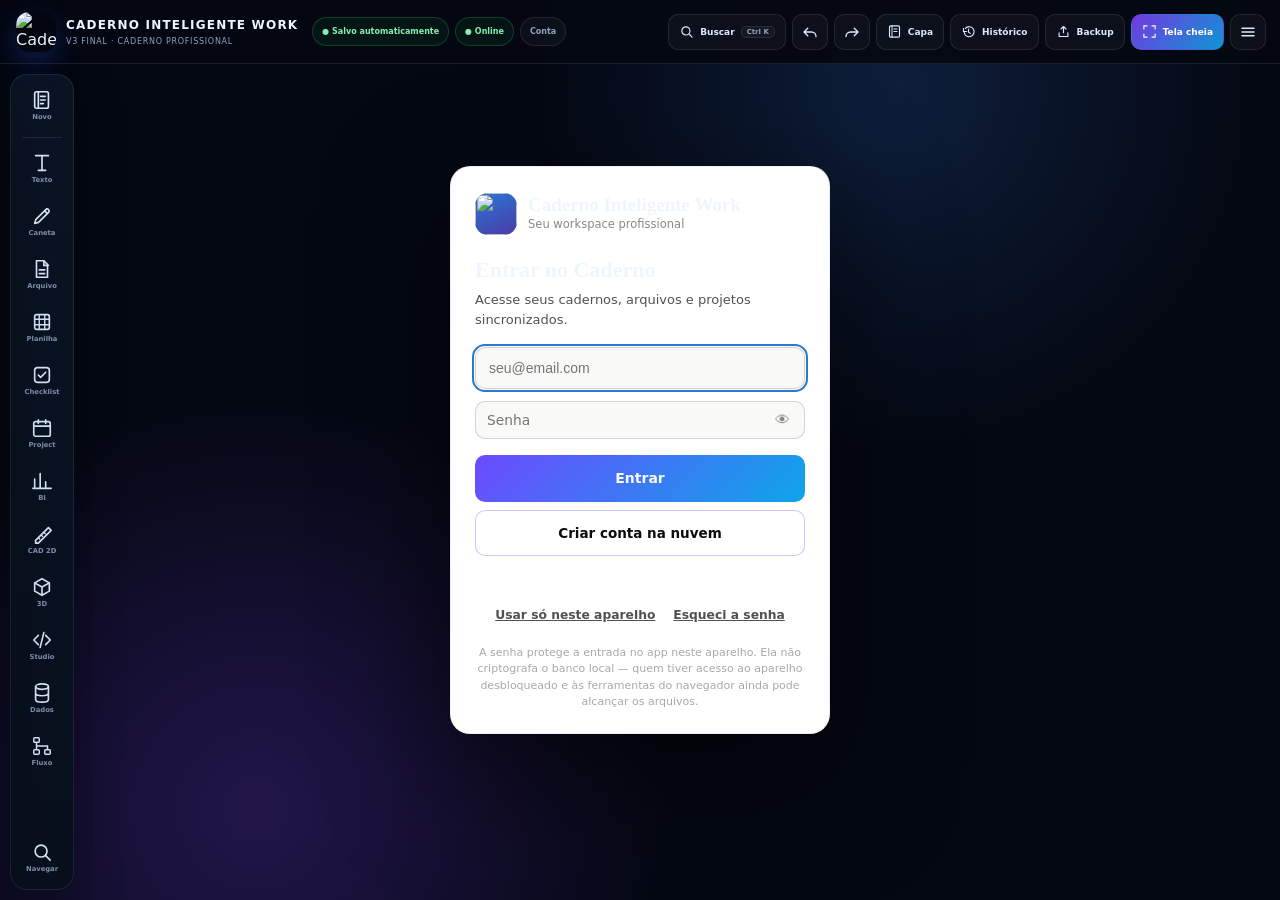
==== commit 66f5418a: "Add files via upload" ====
--- a/index.html
+++ b/index.html
@@ -3,19 +3,16 @@
 <head>
 <meta charset="utf-8">
 <meta name="viewport" content="width=device-width, initial-scale=1, viewport-fit=cover">
-<title>Caderno Inteligente Work V2 — Tablet Pro</title>
+<title>Caderno Inteligente Work — Caderno profissional</title>
 <link rel="manifest" href="./manifest.webmanifest">
-<meta name="theme-color" content="#2a78d6">
+<meta name="theme-color" content="#050811">
 <meta name="color-scheme" content="light dark">
-<meta name="description" content="Central de estudos pessoal: tarefas, calendário, revisão espaçada, foco, questões e desempenho.">
+<meta name="description" content="Caderno profissional inteligente para anotações, documentos, planilhas, projetos, CAD, BI, código, PDF, S Pen, IA, histórico e colaboração.">
 <meta name="apple-mobile-web-app-capable" content="yes">
 <meta name="apple-mobile-web-app-status-bar-style" content="black-translucent">
-<meta name="apple-mobile-web-app-title" content="Caderno Work">
+<meta name="apple-mobile-web-app-title" content="Caderno Inteligente">
 <link rel="apple-touch-icon" href="./icons/icon-180.png">
 <link rel="icon" href="./icons/icon-192.png">
-<link rel="preconnect" href="https://fonts.googleapis.com">
-<link rel="preconnect" href="https://fonts.gstatic.com" crossorigin>
-<link rel="stylesheet" href="https://fonts.googleapis.com/css2?family=Fraunces:opsz,wght@9..144,500;9..144,600;9..144,700&family=Inter:wght@400;500;600;700;800&display=swap">
 <style>
   :root{
     color-scheme: light;
@@ -902,57 +899,140 @@
     .cal-cell{ min-height: 58px; }
   }
 </style>
-  <link rel="stylesheet" href="./orbita-infinity.css?v=27">
-<link rel="stylesheet" href="./orbita-v27.css?v=27">
-<link rel="stylesheet" href="./caderno-work.css?v=2">
+  <link rel="stylesheet" href="./orbita-infinity.css?v=30">
+<link rel="stylesheet" href="./caderno-work.css?v=3">
 </head>
 <body class="gate-locked work-standalone">
 <div class="work-global-header" id="workGlobalHeader">
-  <div class="work-brand"><span>◉</span><div><b>CADERNO INTELIGENTE</b><small>WORK V2 · TABLET PRO</small></div></div>
-  <div class="work-context"><span class="work-chip good" id="workSaveChip">● Pronto</span><span class="work-chip good" id="workNetChip">● Online</span><span class="work-chip" id="workDeviceChip">▭ Tablet</span></div>
+  <div class="work-brand">
+    <img class="work-brand-logo" src="./icons/icon-192.png" alt="Caderno Inteligente Work">
+    <div class="work-brand-copy"><b>CADERNO INTELIGENTE WORK</b><small>V3 FINAL · CADERNO PROFISSIONAL</small></div>
+  </div>
+  <div class="work-context">
+    <span class="work-chip good" id="workSaveChip">● Pronto</span>
+    <span class="work-chip good" id="workNetChip">● Online</span>
+    <span class="work-chip" id="workDeviceChip">Desktop</span>
+    <button class="work-chip work-account-chip" id="workAccountChip" data-work-account>Conta</button>
+  </div>
   <div class="work-global-actions">
-    <button class="work-icon-only" data-work-undo title="Desfazer">↶</button><button class="work-icon-only" data-work-redo title="Refazer">↷</button>
-    <button data-work-templates>✨ Modelos</button><button data-work-history>📜 Histórico</button><button data-work-saveas>💾 Salvar como</button>
-    <button class="primary" data-work-full>⛶ Tela cheia</button><button class="work-icon-only" data-work-menu title="Central rápida">☰</button>
+    <button class="work-search-btn" data-work-search title="Comandos e busca"><svg class="wi sm" aria-hidden="true"><use href="./work-icons.svg#search"></use></svg><span class="lbl">Buscar</span><span class="work-kbd">Ctrl K</span></button>
+    <button class="work-icon-only" data-work-undo title="Desfazer"><svg class="wi " aria-hidden="true"><use href="./work-icons.svg#undo"></use></svg></button>
+    <button class="work-icon-only" data-work-redo title="Refazer"><svg class="wi " aria-hidden="true"><use href="./work-icons.svg#redo"></use></svg></button>
+    <button data-work-cover data-work-hide-mobile title="Capa do caderno"><svg class="wi sm" aria-hidden="true"><use href="./work-icons.svg#cover"></use></svg><span class="lbl">Capa</span></button>
+    <button data-work-history data-work-desktop-only title="Histórico"><svg class="wi sm" aria-hidden="true"><use href="./work-icons.svg#history"></use></svg><span class="lbl">Histórico</span></button>
+    <button data-work-backup data-work-desktop-only title="Backup de dados"><svg class="wi sm" aria-hidden="true"><use href="./work-icons.svg#backup"></use></svg><span class="lbl">Backup</span></button>
+    <button class="primary" data-work-full title="Tela cheia"><svg class="wi sm" aria-hidden="true"><use href="./work-icons.svg#fullscreen"></use></svg><span class="lbl">Tela cheia</span></button>
+    <button class="work-icon-only" data-work-menu title="Central rápida"><svg class="wi " aria-hidden="true"><use href="./work-icons.svg#menu"></use></svg></button>
   </div>
 </div>
-<button class="work-full-fab" data-work-full title="Tela cheia" aria-label="Tela cheia">⛶</button>
-<aside class="work-tool-rail" id="workToolRail">
-  <button data-work-add="text" title="Documento">📝<span>Documento</span></button>
-  <button data-work-add="sheet" title="Planilha">📊<span>Planilha</span></button>
-  <button data-work-add="slides" title="Slides">🖥️<span>Slides</span></button>
-  <button data-work-add="gantt" title="Project">🗓️<span>Project</span></button>
-  <button data-work-add="dashboard" title="BI">📈<span>BI</span></button>
-  <button data-work-add="cad2d" title="CAD 2D">📐<span>CAD 2D</span></button>
-  <button data-work-add="model3d" title="3D">🧊<span>3D</span></button>
-  <button data-work-add="design" title="Caneta / Quadro">✍️<span>Caneta</span></button>
-  <button data-work-add="code" title="Studio">💻<span>Studio</span></button>
-  <button data-work-add="media" title="PDF / arquivos">📄<span>PDF</span></button>
-  <button data-work-add="calculator" title="Calculadora">🧮<span>Cálculo</span></button>
+
+<aside class="work-tool-rail" id="workToolRail" aria-label="Ferramentas do caderno">
+  <button data-work-new title="Novo caderno"><svg class="wi lg" aria-hidden="true"><use href="./work-icons.svg#notebook"></use></svg><span>Novo</span></button>
+  <div class="rail-sep"></div>
+  <button data-work-add="text" title="Documento"><svg class="wi lg" aria-hidden="true"><use href="./work-icons.svg#text"></use></svg><span>Texto</span></button>
+  <button data-work-add="design" title="Caneta / S Pen"><svg class="wi lg" aria-hidden="true"><use href="./work-icons.svg#pen"></use></svg><span>Caneta</span></button>
+  <button data-work-capture title="PDF, foto e arquivo"><svg class="wi lg" aria-hidden="true"><use href="./work-icons.svg#file"></use></svg><span>Arquivo</span></button>
+  <button data-work-add="sheet" title="Planilha"><svg class="wi lg" aria-hidden="true"><use href="./work-icons.svg#sheet"></use></svg><span>Planilha</span></button>
+  <button data-work-add="checklist" title="Checklist"><svg class="wi lg" aria-hidden="true"><use href="./work-icons.svg#check"></use></svg><span>Checklist</span></button>
+  <button data-work-add="gantt" title="Project / cronograma"><svg class="wi lg" aria-hidden="true"><use href="./work-icons.svg#calendar"></use></svg><span>Project</span></button>
+  <button data-work-add="dashboard" title="Dashboard BI"><svg class="wi lg" aria-hidden="true"><use href="./work-icons.svg#chart"></use></svg><span>BI</span></button>
+  <button data-work-add="cad2d" title="CAD 2D"><svg class="wi lg" aria-hidden="true"><use href="./work-icons.svg#ruler"></use></svg><span>CAD 2D</span></button>
+  <button data-work-add="model3d" title="3D"><svg class="wi lg" aria-hidden="true"><use href="./work-icons.svg#cube"></use></svg><span>3D</span></button>
+  <button data-work-add="code" title="Studio / código"><svg class="wi lg" aria-hidden="true"><use href="./work-icons.svg#code"></use></svg><span>Studio</span></button>
+  <button data-work-add="database" title="Banco de dados"><svg class="wi lg" aria-hidden="true"><use href="./work-icons.svg#database"></use></svg><span>Dados</span></button>
+  <button data-work-add="diagram" title="Diagrama"><svg class="wi lg" aria-hidden="true"><use href="./work-icons.svg#diagram"></use></svg><span>Fluxo</span></button>
+  <button class="rail-bottom" data-work-navigator title="Navegar no caderno"><svg class="wi lg" aria-hidden="true"><use href="./work-icons.svg#search"></use></svg><span>Navegar</span></button>
 </aside>
-<div class="work-tablet-bar" aria-label="Atalhos para tablet"><div><button data-work-annotate title="Anotação rápida">✍️</button><button data-work-penonly title="S Pen Only">🖊</button><button data-work-keyboard title="Teclado virtual">⌨</button><button data-work-ai title="IA do arquivo">🤖</button><button data-work-focus title="Modo foco">🎯</button><button data-work-menu title="Mais opções">☰</button></div></div>
+
+<div class="work-tablet-bar" aria-label="Atalhos para tablet"><div>
+  <button data-work-add="design" title="Caneta"><svg class="wi " aria-hidden="true"><use href="./work-icons.svg#pen"></use></svg></button>
+  <button data-work-penonly title="S Pen Only"><svg class="wi " aria-hidden="true"><use href="./work-icons.svg#focus"></use></svg></button>
+  <button data-work-add="text" title="Texto"><svg class="wi " aria-hidden="true"><use href="./work-icons.svg#text"></use></svg></button>
+  <button data-work-capture title="Arquivo / foto"><svg class="wi " aria-hidden="true"><use href="./work-icons.svg#camera"></use></svg></button>
+  <button data-work-dictate title="Ditado por voz"><svg class="wi " aria-hidden="true"><use href="./work-icons.svg#mic"></use></svg></button>
+  <button data-work-search title="Buscar / comandos"><svg class="wi " aria-hidden="true"><use href="./work-icons.svg#search"></use></svg></button>
+  <button data-work-ai title="IA do arquivo"><svg class="wi " aria-hidden="true"><use href="./work-icons.svg#spark"></use></svg></button>
+  <button data-work-menu title="Mais"><svg class="wi " aria-hidden="true"><use href="./work-icons.svg#menu"></use></svg></button>
+</div></div>
+
 <aside class="work-quick-panel" id="workQuickPanel" aria-hidden="true">
-  <div class="work-quick-head"><div><b>Central rápida</b><span>Tablet · S Pen · produtividade</span></div><button data-work-panel-close>✕</button></div>
-  <div class="work-quick-body">
-    <section class="work-q-section"><div class="work-q-title">Workspace</div><div class="work-q-grid"><button data-work-focus>🎯 Modo foco</button><button data-work-compact>↕ Compactar</button><button data-work-full>⛶ Tela cheia</button><button data-work-theme>🌓 Tema</button></div></section>
-    <section class="work-q-section"><div class="work-q-title">S Pen / tablet</div><div class="work-q-grid"><button data-work-penonly>🖊 S Pen Only</button><button data-work-annotate>✍️ Página manuscrita</button><button data-work-keyboard>⌨ Teclado virtual</button><button data-work-awake>☀ Manter tela ativa</button></div><div class="work-q-note">S Pen Only bloqueia o toque da mão nos quadros de desenho e CAD, mantendo a caneta ativa.</div></section>
-    <section class="work-q-section"><div class="work-q-title">Criação rápida</div><div class="work-q-grid"><button data-work-add="text">📝 Documento</button><button data-work-add="sheet">📊 Planilha</button><button data-work-add="gantt">🗓️ Project</button><button data-work-add="dashboard">📈 BI</button><button data-work-add="cad2d">📐 CAD 2D</button><button data-work-add="model3d">🧊 3D</button><button data-work-capture>📎 Arquivo / foto</button><button data-work-ai>🤖 IA do arquivo</button></div></section>
-    <section class="work-q-section"><div class="work-q-title">Controle</div><div class="work-q-grid"><button data-work-undo>↶ Desfazer</button><button data-work-redo>↷ Refazer</button><button data-work-history>📜 Histórico</button><button data-work-saveas>💾 Salvar como</button><button data-work-collab>👥 Colaborar</button><button data-work-install>📲 Instalar app</button></div></section>
-    <section class="work-q-section"><div class="work-q-title">Visualização</div><div class="work-range-row"><span>Zoom</span><input type="range" min="80" max="125" step="5" value="100" data-work-scale><b data-work-scale-value>100%</b></div><div class="work-q-note">Atalhos: Ctrl+Shift+F = foco · Ctrl+Shift+P = S Pen Only · Esc fecha esta central.</div></section>
+  <div class="work-panel-head"><div><b>Central do Caderno</b><span>Ferramentas, conta, backup e visualização</span></div><button data-work-panel-close>✕</button></div>
+  <div class="work-panel-body">
+    <section class="work-q-section"><div class="work-q-title">Caderno</div><div class="work-q-grid">
+      <button data-work-new><svg class="wi " aria-hidden="true"><use href="./work-icons.svg#notebook"></use></svg><span class="lbl">Novo caderno</span></button><button data-work-cover><svg class="wi " aria-hidden="true"><use href="./work-icons.svg#cover"></use></svg><span class="lbl">Capa personalizada</span></button>
+      <button data-work-navigator><svg class="wi " aria-hidden="true"><use href="./work-icons.svg#search"></use></svg><span class="lbl">Navegar / buscar</span></button><button data-work-templates><svg class="wi " aria-hidden="true"><use href="./work-icons.svg#spark"></use></svg><span class="lbl">Modelos prontos</span></button>
+    </div></section>
+    <section class="work-q-section"><div class="work-q-title">Escrever e capturar</div><div class="work-q-grid">
+      <button data-work-add="text"><svg class="wi " aria-hidden="true"><use href="./work-icons.svg#text"></use></svg><span class="lbl">Documento</span></button><button data-work-add="design"><svg class="wi " aria-hidden="true"><use href="./work-icons.svg#pen"></use></svg><span class="lbl">Página manuscrita</span></button>
+      <button data-work-capture><svg class="wi " aria-hidden="true"><use href="./work-icons.svg#camera"></use></svg><span class="lbl">Arquivo / foto / PDF</span></button><button data-work-dictate><svg class="wi " aria-hidden="true"><use href="./work-icons.svg#mic"></use></svg><span class="lbl">Ditado por voz</span></button>
+      <button data-work-keyboard><svg class="wi " aria-hidden="true"><use href="./work-icons.svg#keyboard"></use></svg><span class="lbl">Teclado virtual</span></button><button data-work-ai><svg class="wi " aria-hidden="true"><use href="./work-icons.svg#spark"></use></svg><span class="lbl">IA do arquivo</span></button>
+    </div></section>
+    <section class="work-q-section"><div class="work-q-title">Ferramentas profissionais</div><div class="work-q-grid">
+      <button data-work-add="sheet"><svg class="wi " aria-hidden="true"><use href="./work-icons.svg#sheet"></use></svg><span class="lbl">Planilha</span></button><button data-work-add="slides"><svg class="wi " aria-hidden="true"><use href="./work-icons.svg#slides"></use></svg><span class="lbl">Slides</span></button>
+      <button data-work-add="gantt"><svg class="wi " aria-hidden="true"><use href="./work-icons.svg#calendar"></use></svg><span class="lbl">Project</span></button><button data-work-add="dashboard"><svg class="wi " aria-hidden="true"><use href="./work-icons.svg#chart"></use></svg><span class="lbl">BI</span></button>
+      <button data-work-add="cad2d"><svg class="wi " aria-hidden="true"><use href="./work-icons.svg#ruler"></use></svg><span class="lbl">CAD 2D</span></button><button data-work-add="model3d"><svg class="wi " aria-hidden="true"><use href="./work-icons.svg#cube"></use></svg><span class="lbl">3D</span></button>
+      <button data-work-add="code"><svg class="wi " aria-hidden="true"><use href="./work-icons.svg#code"></use></svg><span class="lbl">Studio / IDE</span></button><button data-work-add="database"><svg class="wi " aria-hidden="true"><use href="./work-icons.svg#database"></use></svg><span class="lbl">Banco de dados</span></button>
+      <button data-work-add="diagram"><svg class="wi " aria-hidden="true"><use href="./work-icons.svg#diagram"></use></svg><span class="lbl">Fluxograma</span></button><button data-work-add="form"><svg class="wi " aria-hidden="true"><use href="./work-icons.svg#form"></use></svg><span class="lbl">Formulário</span></button>
+      <button data-work-add="calculator"><svg class="wi " aria-hidden="true"><use href="./work-icons.svg#calculator"></use></svg><span class="lbl">Calculadora</span></button><button data-work-add="checklist"><svg class="wi " aria-hidden="true"><use href="./work-icons.svg#check"></use></svg><span class="lbl">Checklist</span></button>
+    </div></section>
+    <section class="work-q-section"><div class="work-q-title">Tablet / S Pen</div><div class="work-q-grid">
+      <button data-work-penonly><svg class="wi " aria-hidden="true"><use href="./work-icons.svg#focus"></use></svg><span class="lbl">S Pen Only</span></button><button data-work-awake><svg class="wi " aria-hidden="true"><use href="./work-icons.svg#fullscreen"></use></svg><span class="lbl">Manter tela ativa</span></button>
+      <button data-work-focus><svg class="wi " aria-hidden="true"><use href="./work-icons.svg#focus"></use></svg><span class="lbl">Modo foco</span></button><button data-work-full><svg class="wi " aria-hidden="true"><use href="./work-icons.svg#fullscreen"></use></svg><span class="lbl">Tela cheia</span></button>
+    </div><div class="work-q-note">S Pen Only bloqueia o toque da mão nos quadros de desenho e CAD sem bloquear rolagem.</div></section>
+    <section class="work-q-section"><div class="work-q-title">Conta, nuvem e segurança</div><div class="work-q-grid">
+      <button data-work-account><svg class="wi " aria-hidden="true"><use href="./work-icons.svg#user"></use></svg><span class="lbl">Entrar / Criar conta</span></button><button data-work-collab><svg class="wi " aria-hidden="true"><use href="./work-icons.svg#cloud"></use></svg><span class="lbl">Colaborar</span></button>
+      <button data-work-history><svg class="wi " aria-hidden="true"><use href="./work-icons.svg#history"></use></svg><span class="lbl">Histórico</span></button><button data-work-saveas><svg class="wi " aria-hidden="true"><use href="./work-icons.svg#save"></use></svg><span class="lbl">Salvar como</span></button>
+      <button data-work-backup><svg class="wi " aria-hidden="true"><use href="./work-icons.svg#backup"></use></svg><span class="lbl">Backup de dados</span></button><button data-work-export><svg class="wi " aria-hidden="true"><use href="./work-icons.svg#file"></use></svg><span class="lbl">Exportar arquivo</span></button>
+      <button data-work-install><svg class="wi " aria-hidden="true"><use href="./work-icons.svg#notebook"></use></svg><span class="lbl">Instalar aplicativo</span></button><button data-work-present><svg class="wi " aria-hidden="true"><use href="./work-icons.svg#slides"></use></svg><span class="lbl">Apresentar</span></button>
+    </div></section>
+    <section class="work-q-section"><div class="work-q-title">Performance e visualização</div><div class="work-q-grid">
+      <button data-work-compact><svg class="wi " aria-hidden="true"><use href="./work-icons.svg#menu"></use></svg><span class="lbl">Modo compacto</span></button><button data-work-lite><svg class="wi " aria-hidden="true"><use href="./work-icons.svg#spark"></use></svg><span class="lbl">Desempenho máximo</span></button>
+      <button data-work-theme><svg class="wi " aria-hidden="true"><use href="./work-icons.svg#cover"></use></svg><span class="lbl">Tema claro/escuro</span></button><button data-work-search><svg class="wi " aria-hidden="true"><use href="./work-icons.svg#search"></use></svg><span class="lbl">Paleta Ctrl+K</span></button>
+    </div><div class="work-range-row" style="margin-top:10px"><span>Zoom</span><input type="range" min="80" max="125" step="5" value="100" data-work-scale><b data-work-scale-value>100%</b></div>
+    <div class="work-q-note">Atalhos: Ctrl+K comandos · Ctrl+F navegar · Ctrl+Shift+F foco · Ctrl+Shift+P S Pen Only.</div></section>
   </div>
 </aside>
+
+<aside class="work-navigator" id="workNavigator" aria-hidden="true">
+  <div class="work-panel-head"><div><b>Navegar no caderno</b><span>Busque blocos, seções e conteúdo do arquivo atual</span></div><button data-work-nav-close>✕</button></div>
+  <div class="work-panel-body"><div class="work-nav-search"><input id="workNavSearch" placeholder="Buscar neste caderno…"></div><div class="work-nav-list" id="workNavList"></div></div>
+</aside>
+
+<div class="work-cover" id="workCover" aria-hidden="true">
+  <div class="work-cover-card">
+    <button class="work-cover-close" data-cover-close>✕</button>
+    <section class="work-cover-visual">
+      <div class="work-cover-brand"><img src="./icons/icon-192.png" alt=""><div><b>CADERNO INTELIGENTE WORK</b><small>IDEIAS · PROJETOS · DOCUMENTOS · CAMPO</small></div></div>
+      <div class="work-cover-main"><div class="eyebrow" id="workCoverName">Workspace profissional</div><h1 id="workCoverTitle">Caderno Inteligente Work</h1><p id="workCoverSubtitle">Seu trabalho, ideias, arquivos e projetos em um único caderno.</p></div>
+      <div class="work-cover-foot"><span>Salvamento automático</span><span>Offline + Supabase</span><span>S Pen / Tablet Pro</span></div>
+    </section>
+    <aside class="work-cover-side">
+      <div><h2>Seu caderno está pronto.</h2><p id="workCoverLast">Continue exatamente de onde parou.</p></div>
+      <div class="work-cover-actions"><button class="primary" data-cover-open>Abrir Caderno</button><button data-cover-new>Novo caderno</button><button data-cover-edit>Personalizar capa</button></div>
+      <div class="work-cover-edit" id="workCoverEdit" hidden>
+        <input id="coverTitleInput" maxlength="80" placeholder="Título da capa"><textarea id="coverSubtitleInput" maxlength="220" placeholder="Descrição"></textarea><input id="coverNameInput" maxlength="80" placeholder="Nome / área / empresa">
+        <div class="work-cover-themes"><button class="work-cover-theme" data-cover-theme="aurora" title="Aurora"></button><button class="work-cover-theme" data-cover-theme="carbon" title="Carbon"></button><button class="work-cover-theme" data-cover-theme="ocean" title="Ocean"></button><button class="work-cover-theme" data-cover-theme="paper" title="Paper"></button></div>
+        <label class="work-q-note"><input type="checkbox" id="coverShowStart"> Mostrar capa ao abrir o aplicativo</label><button data-cover-save>Salvar personalização</button>
+      </div>
+    </aside>
+  </div>
+</div>
+
+<div class="work-command" id="workCommand" aria-hidden="true">
+  <div class="work-command-card"><div class="work-command-search"><svg class="wi lg" aria-hidden="true"><use href="./work-icons.svg#search"></use></svg><input id="workCommandInput" placeholder="Buscar ferramenta ou comando…" autocomplete="off"><button class="work-icon-only" data-work-command-close>✕</button></div><div class="work-command-list" id="workCommandList"></div></div>
+</div>
 <div class="gate" id="authGate">
   <div class="gate-card">
     <div class="gate-brand">
-      <div class="brand-mark">🪐</div>
+      <div class="brand-mark"><img src="./icons/icon-192.png" alt=""></div>
       <div>
-        <div class="gb-name">Órbita</div>
-        <div class="gb-sub">Central de estudos pessoal</div>
+        <div class="gb-name">Caderno Inteligente Work</div>
+        <div class="gb-sub">Seu workspace profissional</div>
       </div>
     </div>
     <div class="gate-offline" id="gateOffline">Sem internet — entrando pelo acesso salvo neste aparelho.</div>
     <h2 id="gateTitle">Entrar</h2>
-    <div class="gate-sub" id="gateSub">Acesse com sua conta para abrir a central de estudos.</div>
+    <div class="gate-sub" id="gateSub">Acesse seus cadernos, arquivos e projetos sincronizados.</div>
 
     <div class="field"><input type="email" id="gateEmail" placeholder="seu@email.com" autocomplete="username" inputmode="email"></div>
     <div class="field pass-wrap"><input type="password" id="gatePass" placeholder="Senha" autocomplete="current-password" autocapitalize="off" spellcheck="false"><button type="button" class="pass-toggle" id="gatePassToggle" aria-label="Mostrar ou ocultar a senha" title="Mostrar senha">👁</button></div>
@@ -3421,6 +3501,13 @@
   }
   function renderAll(){
     normalize();
+    /* WORK V3 PERFORMANCE: o aplicativo independente usa somente o Caderno.
+       Evita redesenhar Painel, Calendário, gráficos e telas de estudo ocultas a cada autosave. */
+    if (document.body && document.body.classList.contains("work-standalone")){
+      renderHeader();
+      try{ window.dispatchEvent(new CustomEvent("orbita:data")); }catch(e){}
+      return;
+    }
     renderHeader();
     renderHealth();
     renderPainelKpis();
@@ -5090,8 +5177,8 @@
     } else {
       gEl("gateTitle").textContent = "Entrar";
       gEl("gateSub").textContent = hasServer
-        ? "Acesse com sua conta para abrir a central de estudos."
-        : "Digite sua senha para abrir a central de estudos.";
+        ? "Acesse seus cadernos, arquivos e projetos sincronizados."
+        : "Digite sua senha para abrir o Caderno.";
       gEl("gatePrimary").textContent = "Entrar";
       gEl("gateConfirmWrap").style.display = "none";
       gEl("gateSignup").style.display = hasServer ? "" : "none";
@@ -5376,8 +5463,7 @@
   }
 })();
 </script>
-<script src="./orbita-infinity.js?v=27"></script>
-<script src="./orbita-v27.js?v=27"></script>
-<script src="./caderno-work.js?v=2"></script>
+<script src="./orbita-infinity.js?v=30"></script>
+<script src="./caderno-work.js?v=3"></script>
 </body>
 </html>
--- a/caderno-work.css
+++ b/caderno-work.css
@@ -1,72 +1,101 @@
-/* CADERNO INTELIGENTE WORK V2 — TABLET PRO
-   Desktop + tablet + celular | S Pen friendly | foco, palm rejection, quick panel */
+/* CADERNO INTELIGENTE WORK V3 FINAL
+   Notebook-first workspace | desktop + tablet + mobile | S Pen | offline | Supabase */
 :root{
-  --work-bg:#050913;
-  --work-panel:#0b1220;
-  --work-panel-2:#101a2d;
-  --work-line:rgba(148,163,184,.16);
-  --work-line-2:rgba(148,163,184,.26);
-  --work-text:#edf4ff;
-  --work-muted:#90a2c3;
-  --work-accent:#8b5cf6;
-  --work-accent-2:#0ea5e9;
-  --work-safe-bottom:max(10px, env(safe-area-inset-bottom));
+  --work-bg:#050811;
+  --work-bg2:#08101f;
+  --work-panel:#0b1322;
+  --work-panel2:#111c30;
+  --work-panel3:#16233a;
+  --work-line:rgba(148,163,184,.15);
+  --work-line2:rgba(148,163,184,.26);
+  --work-text:#edf5ff;
+  --work-muted:#8fa2c3;
+  --work-subtle:#61708d;
+  --work-violet:#7c5cff;
+  --work-blue:#1ea7ff;
+  --work-cyan:#22d3ee;
+  --work-green:#22c55e;
+  --work-amber:#f59e0b;
+  --work-danger:#fb7185;
+  --work-shadow:0 20px 70px rgba(0,0,0,.38);
+  --work-radius:18px;
+  --work-safe-bottom:max(10px,env(safe-area-inset-bottom));
+  --work-scale:1;
 }
+*{box-sizing:border-box}
 html,body{overscroll-behavior:none}
-body.work-standalone{background:radial-gradient(circle at 60% -20%,rgba(91,33,182,.18),transparent 38%),var(--work-bg)!important;overflow-x:hidden;color:var(--work-text)}
+body.work-standalone{
+  margin:0!important;background:
+  radial-gradient(circle at 68% -12%,rgba(124,92,255,.17),transparent 34%),
+  radial-gradient(circle at -8% 70%,rgba(14,165,233,.09),transparent 30%),
+  var(--work-bg)!important;color:var(--work-text);overflow-x:hidden;
+}
 body.work-standalone>.app{max-width:none!important;margin:0!important;padding:72px 12px 12px 84px!important;min-height:100dvh!important}
 .work-standalone .topbar,.work-standalone .tabs,.work-standalone .health-strip,.work-standalone .bottom-nav,.work-standalone .more-sheet,.work-standalone .fab{display:none!important}
-.work-standalone main{max-width:none!important;margin:0!important}
-.work-standalone .view{display:none!important}
-.work-standalone #view-caderno{display:block!important}
-.work-standalone .ci-orbita-module-head{display:none!important}
-.work-standalone #orbitaInfinityRoot{width:100%;min-height:calc(100dvh - 88px)}
-.work-standalone .av-shell{min-height:calc(100dvh - 88px)!important;border-radius:18px!important;grid-template-columns:228px minmax(0,1fr) 292px!important;box-shadow:0 24px 100px rgba(0,0,0,.42)!important;border:1px solid rgba(148,163,184,.14)!important;overflow:hidden!important}
-.work-standalone .av-scroll{height:calc(100dvh - 220px)!important;min-height:520px!important;scroll-behavior:smooth;-webkit-overflow-scrolling:touch}
-.work-standalone .av-ai-side{max-height:calc(100dvh - 88px)!important}
-.work-standalone .av-full-fab{display:none!important}
-.work-standalone .av-topbar{position:sticky;top:0;z-index:60;backdrop-filter:blur(18px)}
-.work-standalone .av-paperbar{position:sticky;top:49px;z-index:55;backdrop-filter:blur(18px)}
+.work-standalone main{max-width:none!important;margin:0!important}.work-standalone .view{display:none!important}.work-standalone #view-caderno{display:block!important}
+.work-standalone .ci-orbita-module-head{display:none!important}.work-standalone #orbitaInfinityRoot{width:100%;min-height:calc(100dvh - 88px)}
+.work-standalone .av-shell{min-height:calc(100dvh - 88px)!important;border-radius:20px!important;grid-template-columns:236px minmax(0,1fr) 300px!important;box-shadow:var(--work-shadow)!important;border:1px solid rgba(148,163,184,.14)!important;overflow:hidden!important;background:#f5f7fb!important}
+.work-standalone .av-scroll{height:calc(100dvh - 220px)!important;min-height:520px!important;scroll-behavior:smooth;-webkit-overflow-scrolling:touch;overscroll-behavior:contain}
+.work-standalone .av-ai-side{max-height:calc(100dvh - 88px)!important}.work-standalone .av-full-fab{display:none!important}
+.work-standalone .av-topbar{position:sticky;top:0;z-index:60;backdrop-filter:blur(18px) saturate(130%)}
+.work-standalone .av-paperbar{position:sticky;top:49px;z-index:55;backdrop-filter:blur(18px) saturate(130%)}
+.work-standalone .av-block{scroll-margin-top:118px;contain:layout style}
+.work-standalone .av-canvas{max-width:none!important}.work-standalone .av-rich{min-height:190px}
+.work-standalone canvas[data-design],.work-standalone canvas[data-cad],.work-standalone canvas[data-3d]{max-width:100%;height:auto}
+.work-standalone button,.work-standalone input,.work-standalone select,.work-standalone textarea{touch-action:manipulation}
+.work-standalone .av-btn,.work-standalone .av-mini-btn,.work-standalone .av-ico-btn{min-height:34px}
+.work-standalone .av-title-input{font-weight:760!important}
+.work-standalone .av-side,.work-standalone .av-ai-side{contain:layout style paint}
+.work-standalone .av-canvas{transform:scale(var(--work-scale));transform-origin:top center;width:calc(100% / var(--work-scale))}
 
-/* Global header */
-.work-global-header{position:fixed;inset:0 0 auto 0;height:64px;z-index:12000;display:flex;align-items:center;gap:14px;padding:0 14px 0 16px;background:rgba(5,9,19,.94);backdrop-filter:blur(22px);border-bottom:1px solid var(--work-line);color:var(--work-text)}
-.work-brand{display:flex;align-items:center;gap:10px;min-width:252px}.work-brand>span{width:38px;height:38px;border-radius:13px;display:grid;place-items:center;background:linear-gradient(135deg,#7c3aed,#0284c7);box-shadow:0 8px 24px rgba(124,58,237,.32);font-size:18px}.work-brand b{font-size:12px;letter-spacing:.12em}.work-brand small{display:block;font-size:8px;color:var(--work-muted);margin-top:2px;letter-spacing:.08em}.work-context{display:flex;align-items:center;gap:6px;min-width:0}.work-chip{height:28px;display:inline-flex;align-items:center;gap:6px;padding:0 9px;border-radius:999px;border:1px solid var(--work-line);background:rgba(255,255,255,.035);font:700 8px Inter,system-ui;color:var(--work-muted);white-space:nowrap}.work-chip.good{color:#86efac;border-color:rgba(34,197,94,.24);background:rgba(34,197,94,.07)}.work-chip.warn{color:#fcd34d;border-color:rgba(245,158,11,.25);background:rgba(245,158,11,.07)}
-.work-global-actions{margin-left:auto;display:flex;gap:6px;align-items:center}.work-global-actions button,.work-global-actions a{height:36px;display:inline-flex;align-items:center;justify-content:center;border:1px solid var(--work-line);background:rgba(255,255,255,.035);color:#dbeafe;border-radius:10px;padding:0 10px;font:750 9px Inter,system-ui;text-decoration:none;cursor:pointer;white-space:nowrap}.work-global-actions button:hover,.work-global-actions a:hover,.work-global-actions button.active{background:rgba(124,92,255,.16);border-color:rgba(124,92,255,.42)}.work-global-actions .primary{background:linear-gradient(135deg,rgba(124,58,237,.92),rgba(14,165,233,.88));border-color:transparent;color:white}.work-icon-only{width:36px;padding:0!important;font-size:14px!important}
+/* ---------- icon system ---------- */
+.wi{width:18px;height:18px;display:block;pointer-events:none;flex:none}.wi.sm{width:15px;height:15px}.wi.lg{width:22px;height:22px}
+.work-btn-label{display:inline-flex;align-items:center;gap:7px}
 
-/* Tool rail */
-.work-tool-rail{position:fixed;left:10px;top:74px;bottom:10px;width:64px;z-index:11000;display:flex;flex-direction:column;gap:6px;padding:7px;background:linear-gradient(180deg,#0b1424,#07101c);border:1px solid var(--work-line);border-radius:16px;box-shadow:0 18px 50px rgba(0,0,0,.32);overflow:auto;scrollbar-width:none}.work-tool-rail::-webkit-scrollbar{display:none}.work-tool-rail button{min-height:50px;border:1px solid transparent;border-radius:11px;background:transparent;color:#dbeafe;display:grid;place-items:center;font-size:18px;cursor:pointer;touch-action:manipulation}.work-tool-rail button span{font:750 7px Inter;color:#8294b3;margin-top:-4px}.work-tool-rail button:hover,.work-tool-rail button:active{background:rgba(124,92,255,.14);border-color:rgba(124,92,255,.25)}
+/* ---------- fixed global header ---------- */
+.work-global-header{position:fixed;inset:0 0 auto 0;height:64px;z-index:12000;display:flex;align-items:center;gap:14px;padding:0 14px 0 16px;background:rgba(5,8,17,.94);backdrop-filter:blur(24px) saturate(140%);border-bottom:1px solid var(--work-line);color:var(--work-text)}
+.work-brand{display:flex;align-items:center;gap:10px;min-width:276px}.work-brand-logo{width:40px;height:40px;border-radius:13px;object-fit:cover;box-shadow:0 10px 28px rgba(44,94,255,.26)}
+.work-brand-copy{min-width:0}.work-brand-copy b{display:block;font-size:12px;letter-spacing:.10em;white-space:nowrap}.work-brand-copy small{display:block;font-size:8px;color:var(--work-muted);margin-top:2px;letter-spacing:.09em;white-space:nowrap}
+.work-context{display:flex;align-items:center;gap:6px;min-width:0}.work-chip{height:29px;display:inline-flex;align-items:center;gap:6px;padding:0 9px;border-radius:999px;border:1px solid var(--work-line);background:rgba(255,255,255,.035);font:750 8px system-ui;color:var(--work-muted);white-space:nowrap}.work-chip.good{color:#86efac;border-color:rgba(34,197,94,.25);background:rgba(34,197,94,.075)}.work-chip.warn{color:#fcd34d;border-color:rgba(245,158,11,.28);background:rgba(245,158,11,.075)}
+.work-account-chip{max-width:180px;overflow:hidden;text-overflow:ellipsis}
+.work-global-actions{margin-left:auto;display:flex;gap:6px;align-items:center;min-width:0}.work-global-actions button{height:36px;display:inline-flex;align-items:center;justify-content:center;gap:6px;border:1px solid var(--work-line);background:rgba(255,255,255,.035);color:#dbeafe;border-radius:10px;padding:0 10px;font:760 9px system-ui;cursor:pointer;white-space:nowrap}.work-global-actions button:hover,.work-global-actions button.active{background:rgba(124,92,255,.16);border-color:rgba(124,92,255,.42)}.work-global-actions .primary{background:linear-gradient(135deg,rgba(124,58,237,.94),rgba(14,165,233,.9));border-color:transparent;color:white}.work-icon-only{width:36px;padding:0!important}.work-search-btn{min-width:112px;justify-content:flex-start!important}.work-kbd{margin-left:auto;border:1px solid var(--work-line);background:rgba(255,255,255,.04);border-radius:5px;padding:1px 5px;font:700 7px system-ui;color:var(--work-muted)}
 
-/* Always-visible fullscreen */
-.work-full-fab{position:fixed;right:14px;top:72px;z-index:12550;width:44px;height:44px;border-radius:14px;border:1px solid rgba(129,140,248,.38);background:linear-gradient(135deg,rgba(91,33,182,.94),rgba(2,132,199,.92));color:white;display:grid;place-items:center;font-size:20px;box-shadow:0 12px 36px rgba(31,41,55,.4);cursor:pointer}.work-full-fab:active{transform:scale(.96)}
+/* ---------- tool rail ---------- */
+.work-tool-rail{position:fixed;left:10px;top:74px;bottom:10px;width:64px;z-index:11000;display:flex;flex-direction:column;gap:5px;padding:7px;background:linear-gradient(180deg,#0b1424,#07101c);border:1px solid var(--work-line);border-radius:17px;box-shadow:0 18px 50px rgba(0,0,0,.32);overflow:auto;scrollbar-width:none}.work-tool-rail::-webkit-scrollbar{display:none}.work-tool-rail button{min-height:48px;border:1px solid transparent;border-radius:11px;background:transparent;color:#dbeafe;display:grid;grid-template-rows:23px auto;place-items:center;font-size:18px;cursor:pointer;touch-action:manipulation;padding:5px}.work-tool-rail button span{font:750 6.8px system-ui;color:#8294b3;margin-top:-2px;white-space:nowrap}.work-tool-rail button:hover,.work-tool-rail button:active,.work-tool-rail button.active{background:rgba(124,92,255,.14);border-color:rgba(124,92,255,.25);color:#fff}.work-tool-rail .rail-sep{height:1px;background:var(--work-line);margin:2px 4px}.work-tool-rail .rail-bottom{margin-top:auto}
 
-/* Quick panel */
-.work-quick-panel{position:fixed;right:12px;top:72px;bottom:12px;width:min(360px,calc(100vw - 24px));z-index:14000;background:rgba(8,14,26,.98);backdrop-filter:blur(24px);border:1px solid var(--work-line-2);border-radius:20px;box-shadow:0 30px 100px rgba(0,0,0,.55);transform:translateX(calc(100% + 30px));transition:transform .22s ease;display:flex;flex-direction:column;overflow:hidden}.work-quick-panel.open{transform:none}.work-quick-head{height:58px;display:flex;align-items:center;gap:10px;padding:0 14px;border-bottom:1px solid var(--work-line)}.work-quick-head b{font-size:13px}.work-quick-head span{font-size:9px;color:var(--work-muted);display:block}.work-quick-head button{margin-left:auto;width:34px;height:34px;border-radius:10px;border:1px solid var(--work-line);background:rgba(255,255,255,.04);color:white;cursor:pointer}.work-quick-body{overflow:auto;padding:14px;display:flex;flex-direction:column;gap:14px}.work-q-section{border:1px solid var(--work-line);border-radius:16px;background:rgba(255,255,255,.025);padding:11px}.work-q-title{font:800 9px Inter;color:var(--work-muted);letter-spacing:.1em;text-transform:uppercase;margin-bottom:9px}.work-q-grid{display:grid;grid-template-columns:repeat(2,minmax(0,1fr));gap:7px}.work-q-grid button{min-height:42px;border:1px solid var(--work-line);border-radius:11px;background:rgba(255,255,255,.035);color:#e5edff;font:700 9px Inter;cursor:pointer;text-align:left;padding:9px 10px}.work-q-grid button.active{border-color:rgba(139,92,246,.55);background:rgba(139,92,246,.16);color:#fff}.work-q-note{font:500 9px/1.55 Inter;color:var(--work-muted);margin-top:8px}.work-range-row{display:grid;grid-template-columns:86px 1fr 42px;align-items:center;gap:8px;color:var(--work-muted);font:700 8px Inter}.work-range-row input{width:100%}
+/* ---------- quick panel ---------- */
+.work-quick-panel,.work-navigator{position:fixed;right:12px;top:72px;bottom:12px;width:min(380px,calc(100vw - 24px));z-index:14000;background:rgba(8,14,26,.985);backdrop-filter:blur(24px);border:1px solid var(--work-line2);border-radius:20px;box-shadow:0 30px 100px rgba(0,0,0,.55);transform:translateX(calc(100% + 30px));transition:transform .22s ease;display:flex;flex-direction:column;overflow:hidden}.work-quick-panel.open,.work-navigator.open{transform:none}.work-navigator{left:84px;right:auto;transform:translateX(calc(-100% - 110px));width:min(390px,calc(100vw - 108px))}.work-navigator.open{transform:none}.work-panel-head{height:58px;display:flex;align-items:center;gap:10px;padding:0 14px;border-bottom:1px solid var(--work-line)}.work-panel-head b{font-size:13px}.work-panel-head span{font-size:9px;color:var(--work-muted);display:block}.work-panel-head button{margin-left:auto;width:34px;height:34px;border-radius:10px;border:1px solid var(--work-line);background:rgba(255,255,255,.04);color:white;cursor:pointer}.work-panel-body{overflow:auto;padding:14px;display:flex;flex-direction:column;gap:14px}.work-q-section{border:1px solid var(--work-line);border-radius:16px;background:rgba(255,255,255,.025);padding:11px}.work-q-title{font:800 9px system-ui;color:var(--work-muted);letter-spacing:.1em;text-transform:uppercase;margin-bottom:9px}.work-q-grid{display:grid;grid-template-columns:repeat(2,minmax(0,1fr));gap:7px}.work-q-grid button{min-height:43px;border:1px solid var(--work-line);border-radius:11px;background:rgba(255,255,255,.035);color:#e5edff;font:700 9px system-ui;cursor:pointer;text-align:left;padding:9px 10px;display:flex;align-items:center;gap:8px}.work-q-grid button.active{border-color:rgba(139,92,246,.55);background:rgba(139,92,246,.16);color:#fff}.work-q-note{font:500 9px/1.55 system-ui;color:var(--work-muted);margin-top:8px}.work-range-row{display:grid;grid-template-columns:86px 1fr 42px;align-items:center;gap:8px;color:var(--work-muted);font:700 8px system-ui}.work-range-row input{width:100%}.work-nav-search{display:flex;gap:7px}.work-nav-search input{flex:1;min-width:0;background:#07101d;border:1px solid var(--work-line);color:white;border-radius:11px;padding:10px 11px;outline:none}.work-nav-list{display:flex;flex-direction:column;gap:6px}.work-nav-item{border:1px solid var(--work-line);background:rgba(255,255,255,.025);border-radius:12px;padding:10px;cursor:pointer;color:#dce8ff;text-align:left}.work-nav-item:hover{border-color:rgba(124,92,255,.38);background:rgba(124,92,255,.08)}.work-nav-item b{display:block;font-size:10px}.work-nav-item span{display:block;font-size:8px;color:var(--work-muted);margin-top:3px;white-space:nowrap;overflow:hidden;text-overflow:ellipsis}
 
-/* Tablet status bar */
-.work-tablet-bar{display:none;position:fixed;left:10px;right:10px;bottom:calc(var(--work-safe-bottom) + 70px);z-index:11800;align-items:center;justify-content:center;pointer-events:none}.work-tablet-bar>div{pointer-events:auto;display:flex;gap:5px;padding:6px;border-radius:15px;background:rgba(7,13,24,.92);border:1px solid var(--work-line);box-shadow:0 12px 40px rgba(0,0,0,.28)}.work-tablet-bar button{height:36px;min-width:40px;border:0;border-radius:10px;background:transparent;color:#dbeafe;font:800 10px Inter}.work-tablet-bar button.active{background:rgba(124,92,255,.18);color:#fff}
+/* ---------- cover ---------- */
+.work-cover{position:fixed;inset:0;z-index:20000;background:rgba(2,6,16,.82);backdrop-filter:blur(16px);display:none;align-items:center;justify-content:center;padding:22px}.work-cover.open{display:flex}.work-cover-card{position:relative;width:min(980px,96vw);min-height:min(650px,88vh);border-radius:34px;overflow:hidden;border:1px solid rgba(255,255,255,.16);box-shadow:0 45px 140px rgba(0,0,0,.68);display:grid;grid-template-columns:minmax(0,1.1fr) minmax(300px,.7fr);background:#07101d}.work-cover-visual{position:relative;padding:48px;display:flex;flex-direction:column;justify-content:space-between;background:
+ radial-gradient(circle at 70% 20%,rgba(59,130,246,.28),transparent 28%),
+ radial-gradient(circle at 20% 70%,rgba(124,58,237,.34),transparent 32%),
+ linear-gradient(145deg,#071321,#0b1530 45%,#11163e)}.work-cover-visual:before{content:"";position:absolute;inset:0;background-image:linear-gradient(rgba(255,255,255,.025) 1px,transparent 1px),linear-gradient(90deg,rgba(255,255,255,.025) 1px,transparent 1px);background-size:28px 28px;mask-image:linear-gradient(to bottom,rgba(0,0,0,.8),transparent)}.work-cover-theme-aurora .work-cover-visual{background:radial-gradient(circle at 80% 20%,rgba(34,211,238,.26),transparent 28%),radial-gradient(circle at 15% 75%,rgba(139,92,246,.4),transparent 34%),linear-gradient(145deg,#06121e,#0c1630 48%,#1d1242)}.work-cover-theme-carbon .work-cover-visual{background:radial-gradient(circle at 75% 20%,rgba(148,163,184,.12),transparent 25%),linear-gradient(145deg,#05070a,#0b0f15 50%,#111827)}.work-cover-theme-ocean .work-cover-visual{background:radial-gradient(circle at 80% 25%,rgba(14,165,233,.28),transparent 32%),linear-gradient(145deg,#06111d,#06253a 48%,#062d47)}.work-cover-theme-paper .work-cover-visual{background:linear-gradient(145deg,#e9e4d8,#f7f3e9);color:#172033}.work-cover-theme-paper .work-cover-visual:before{background-image:linear-gradient(rgba(15,23,42,.08) 1px,transparent 1px),linear-gradient(90deg,rgba(15,23,42,.08) 1px,transparent 1px)}.work-cover-brand{position:relative;z-index:1;display:flex;align-items:center;gap:13px}.work-cover-brand img{width:62px;height:62px;border-radius:20px;box-shadow:0 14px 38px rgba(37,99,235,.28)}.work-cover-brand b{display:block;font-size:12px;letter-spacing:.12em}.work-cover-brand small{display:block;color:#9fb0cf;font-size:9px;margin-top:3px}.work-cover-theme-paper .work-cover-brand small{color:#5c6472}.work-cover-main{position:relative;z-index:1}.work-cover-main .eyebrow{font:800 9px system-ui;letter-spacing:.18em;text-transform:uppercase;color:#8cbcff}.work-cover-main h1{font:800 clamp(34px,6vw,72px)/.98 system-ui;margin:14px 0 14px;max-width:680px;letter-spacing:-.05em}.work-cover-main p{max-width:620px;color:#afbeda;font:500 15px/1.6 system-ui}.work-cover-theme-paper .work-cover-main p{color:#586273}.work-cover-foot{position:relative;z-index:1;color:#8ea0bf;font:650 10px system-ui;display:flex;gap:14px;flex-wrap:wrap}.work-cover-side{padding:34px;background:rgba(4,8,16,.7);display:flex;flex-direction:column;justify-content:center;gap:18px}.work-cover-side h2{font-size:20px;margin:0}.work-cover-side p{font-size:10px;color:var(--work-muted);margin:0}.work-cover-actions{display:grid;gap:8px}.work-cover-actions button{min-height:46px;border-radius:13px;border:1px solid var(--work-line);background:rgba(255,255,255,.045);color:#fff;font:760 10px system-ui;cursor:pointer}.work-cover-actions button.primary{background:linear-gradient(135deg,#6d4aff,#0ea5e9);border:0;font-size:11px}.work-cover-actions button:hover{border-color:rgba(139,92,246,.55)}.work-cover-edit{display:grid;gap:9px}.work-cover-edit input,.work-cover-edit textarea{width:100%;border:1px solid var(--work-line);background:#07101d;color:#fff;border-radius:11px;padding:10px 11px;font:600 10px system-ui;outline:none}.work-cover-edit textarea{min-height:80px;resize:vertical}.work-cover-themes{display:flex;gap:7px}.work-cover-theme{width:34px;height:34px;border-radius:10px;border:2px solid transparent;cursor:pointer}.work-cover-theme.active{border-color:#fff}.work-cover-theme[data-theme="aurora"]{background:linear-gradient(135deg,#0ea5e9,#7c3aed)}.work-cover-theme[data-theme="carbon"]{background:linear-gradient(135deg,#111827,#030712)}.work-cover-theme[data-theme="ocean"]{background:linear-gradient(135deg,#0284c7,#0f172a)}.work-cover-theme[data-theme="paper"]{background:linear-gradient(135deg,#f8f3e7,#d9d2c1)}.work-cover-close{position:absolute;top:14px;right:14px;z-index:5;width:38px;height:38px;border-radius:12px;border:1px solid var(--work-line);background:rgba(5,9,18,.62);color:#fff;cursor:pointer}
 
-/* Focus / clean canvas */
-body.work-focus .work-tool-rail{transform:translateX(-120%)}body.work-focus>.app{padding-left:12px!important}body.work-focus .av-side,body.work-focus .av-ai-side{display:none!important}body.work-focus .av-shell{grid-template-columns:minmax(0,1fr)!important}body.work-focus .work-global-header{opacity:.96}.work-tool-rail{transition:transform .2s ease}.work-standalone>.app{transition:padding-left .2s ease}
+/* ---------- command palette ---------- */
+.work-command{position:fixed;inset:0;z-index:21000;background:rgba(2,6,16,.62);backdrop-filter:blur(8px);display:none;align-items:flex-start;justify-content:center;padding-top:min(14vh,130px)}.work-command.open{display:flex}.work-command-card{width:min(720px,92vw);border-radius:20px;border:1px solid var(--work-line2);background:#09111f;box-shadow:0 34px 110px rgba(0,0,0,.62);overflow:hidden}.work-command-search{display:flex;align-items:center;gap:10px;padding:14px;border-bottom:1px solid var(--work-line)}.work-command-search input{flex:1;background:transparent;border:0;outline:0;color:white;font:650 15px system-ui}.work-command-list{max-height:58vh;overflow:auto;padding:8px}.work-command-item{width:100%;display:flex;align-items:center;gap:11px;padding:11px 12px;border:0;border-radius:11px;background:transparent;color:#dbe8ff;text-align:left;cursor:pointer}.work-command-item:hover,.work-command-item.active{background:rgba(124,92,255,.13)}.work-command-item svg{color:#9bb7ff}.work-command-item b{display:block;font-size:10px}.work-command-item small{display:block;color:var(--work-muted);font-size:8px;margin-top:2px}.work-command-item kbd{margin-left:auto;color:var(--work-muted);font:700 7px system-ui;border:1px solid var(--work-line);border-radius:5px;padding:2px 5px}.work-command-empty{padding:20px;text-align:center;color:var(--work-muted);font-size:10px}
 
-/* Tablet pen-only mode: touch can scroll page but will not draw on drawing canvases. */
-body.work-pen-only [data-design],body.work-pen-only [data-cad],body.work-pen-only [data-3d]{touch-action:pan-x pan-y!important}
-body.work-pen-only .av-design-tools:before{content:'✍ S PEN ONLY';display:inline-flex;align-items:center;height:28px;padding:0 8px;border-radius:8px;background:#ede9fe;color:#6d28d9;font:800 8px Inter;margin-right:5px}
+/* ---------- status / tablet dock ---------- */
+.work-tablet-bar{display:none;position:fixed;left:10px;right:10px;bottom:calc(var(--work-safe-bottom) + 8px);z-index:11800;align-items:center;justify-content:center;pointer-events:none}.work-tablet-bar>div{pointer-events:auto;display:flex;gap:4px;padding:6px;border-radius:16px;background:rgba(7,13,24,.94);border:1px solid var(--work-line);box-shadow:0 12px 40px rgba(0,0,0,.32)}.work-tablet-bar button{height:40px;min-width:44px;border:0;border-radius:11px;background:transparent;color:#dbeafe;display:grid;place-items:center}.work-tablet-bar button.active{background:rgba(124,92,255,.18);color:#fff}
+.work-dictating{animation:workPulse 1s infinite alternate;background:rgba(251,113,133,.16)!important;color:#fecdd3!important}@keyframes workPulse{from{box-shadow:0 0 0 0 rgba(251,113,133,.22)}to{box-shadow:0 0 0 10px rgba(251,113,133,0)}}
 
-/* Bigger targets + better S Pen/tablet ergonomics */
-.work-standalone button,.work-standalone input,.work-standalone select,.work-standalone textarea{touch-action:manipulation}.work-standalone .av-btn,.work-standalone .av-mini-btn,.work-standalone .av-ico-btn{min-height:34px}.work-standalone .av-block{scroll-margin-top:110px}.work-standalone .av-canvas{max-width:none!important}.work-standalone .av-rich{min-height:180px}.work-standalone canvas[data-design],.work-standalone canvas[data-cad],.work-standalone canvas[data-3d]{max-width:100%;height:auto}
+/* ---------- focus / compact / lite ---------- */
+body.work-focus .work-tool-rail{transform:translateX(-120%)}body.work-focus>.app{padding-left:12px!important}body.work-focus .av-side,body.work-focus .av-ai-side{display:none!important}body.work-focus .av-shell{grid-template-columns:minmax(0,1fr)!important}body.work-focus .work-global-header{opacity:.98}.work-tool-rail{transition:transform .2s ease}.work-standalone>.app{transition:padding-left .2s ease}
+body.work-pen-only [data-design],body.work-pen-only [data-cad],body.work-pen-only [data-3d]{touch-action:pan-x pan-y!important}body.work-pen-only .av-design-tools:before{content:'S PEN ONLY';display:inline-flex;align-items:center;height:28px;padding:0 8px;border-radius:8px;background:#ede9fe;color:#6d28d9;font:800 8px system-ui;margin-right:5px}
+body.work-compact .av-block-head{min-height:34px!important}body.work-compact .av-block-body{padding:8px!important}body.work-compact .av-canvas{padding:12px!important}body.work-compact .av-hero{padding:12px!important}body.work-compact .av-scroll{height:calc(100dvh - 188px)!important}
+body.work-lite *{backdrop-filter:none!important;animation-duration:.001ms!important;transition-duration:.001ms!important}body.work-lite .av-shell,body.work-lite .work-quick-panel,body.work-lite .work-command-card{box-shadow:none!important}
 
-/* Compact mode useful in landscape tablets */
-body.work-compact .av-block-head{min-height:34px!important}body.work-compact .av-block-body{padding:8px!important}body.work-compact .av-canvas{padding:12px!important}body.work-compact .av-hero{padding:12px!important}body.work-compact .av-scroll{height:calc(100dvh - 188px)!important}
+/* ---------- login gate ---------- */
+.work-standalone .gate{background:radial-gradient(circle at 70% 10%,rgba(59,130,246,.18),transparent 30%),radial-gradient(circle at 20% 90%,rgba(124,58,237,.26),transparent 32%),#040812!important}.work-standalone .gate-card{border:1px solid rgba(148,163,184,.18)!important;box-shadow:0 40px 120px rgba(0,0,0,.58)!important}.work-standalone .gate-brand .brand-mark{overflow:hidden;padding:0}.work-standalone .gate-brand .brand-mark img{width:100%;height:100%;object-fit:cover}.work-standalone .gate-primary{background:linear-gradient(135deg,#6d4aff,#0ea5e9)!important;border:0!important}.work-standalone .gate-secondary{border-color:rgba(124,92,255,.35)!important}.work-standalone .gate-foot{opacity:.72}
 
-/* Responsive desktop / landscape tablet */
-@media(max-width:1366px){.work-standalone .av-shell{grid-template-columns:205px minmax(0,1fr)!important}.work-standalone .av-ai-side{display:none!important}.work-context .work-chip:nth-child(3){display:none}.work-global-actions a{display:none}}
-@media(max-width:1100px){body.work-standalone>.app{padding:66px 8px calc(var(--work-safe-bottom) + 78px)!important}.work-global-header{height:58px;padding:0 8px 0 10px}.work-brand{min-width:0;flex:1}.work-brand b{font-size:10px}.work-brand small{display:none}.work-context{display:none}.work-global-actions button:not([data-work-full]):not([data-work-menu]):not([data-work-undo]):not([data-work-redo]){display:none}.work-full-fab{top:66px;right:10px}.work-tool-rail{left:8px;right:8px;top:auto;bottom:var(--work-safe-bottom);width:auto;height:62px;flex-direction:row;z-index:13000;overflow-x:auto;padding:6px;border-radius:16px}.work-tool-rail button{min-width:58px;min-height:48px;flex:0 0 58px}.work-tablet-bar{display:flex}.work-standalone .av-shell{grid-template-columns:minmax(0,1fr)!important;border-radius:14px!important;min-height:calc(100dvh - 74px)!important}.work-standalone .av-side,.work-standalone .av-ai-side{display:none!important}.work-standalone .av-main{min-height:calc(100dvh - 74px)!important}.work-standalone .av-scroll{height:calc(100dvh - 218px)!important;padding-bottom:155px!important}.work-standalone .av-insert-dock{bottom:80px!important}.work-standalone .av-v26-suggest{bottom:148px!important}.work-standalone .av-topbar{padding-right:54px!important}.work-standalone .av-top-actions{max-width:100%;overflow-x:auto;scrollbar-width:none}.work-standalone .av-top-actions::-webkit-scrollbar{display:none}.work-standalone .av-paperbar{overflow-x:auto;flex-wrap:nowrap!important;scrollbar-width:none}.work-standalone .av-paperbar::-webkit-scrollbar{display:none}}
-
-/* Portrait tablet: make editor breathe */
-@media(min-width:700px) and (max-width:1100px) and (orientation:portrait){.work-standalone .av-scroll{height:calc(100dvh - 225px)!important}.work-standalone .av-canvas{padding:18px 14px!important}.work-standalone .av-block-body{padding:12px!important}.work-standalone .av-cad,.work-standalone .av-3d{grid-template-columns:1fr!important}.work-standalone .av-cad-tools,.work-standalone .av-3d-panel{max-height:none!important}.work-standalone .av-slides{grid-template-columns:150px minmax(0,1fr)!important}.work-standalone .av-table-wrap{max-width:calc(100vw - 42px)}}
-
-/* Mobile */
-@media(max-width:699px){body.work-standalone>.app{padding:60px 4px calc(var(--work-safe-bottom) + 74px)!important}.work-global-header{height:54px}.work-brand>span{width:32px;height:32px;border-radius:11px}.work-brand b{font-size:9px}.work-global-actions button[data-work-undo],.work-global-actions button[data-work-redo]{display:none}.work-full-fab{width:40px;height:40px;top:60px;right:7px;border-radius:12px}.work-tool-rail{height:58px;left:5px;right:5px;padding:5px}.work-tool-rail button{min-width:55px;flex-basis:55px;min-height:44px}.work-tool-rail button span{font-size:6.5px}.work-tablet-bar{display:none}.work-standalone .av-shell{border-radius:10px!important;border-left:0!important;border-right:0!important}.work-standalone .av-topbar{min-height:52px!important;padding:7px 50px 7px 8px!important;gap:5px!important}.work-standalone .av-title-input{min-width:90px!important;font-size:13px!important}.work-standalone .av-status{display:none!important}.work-standalone .av-top-actions{display:flex!important;overflow-x:auto!important}.work-standalone .av-top-actions .av-btn{font-size:0!important;min-width:35px!important;padding:0 8px!important}.work-standalone .av-top-actions .av-btn::first-letter{font-size:14px}.work-standalone .av-paperbar{top:52px!important;padding:6px!important;gap:5px!important}.work-standalone .av-paperbar label{display:none!important}.work-standalone .av-paperbar .av-select{max-width:120px!important}.work-standalone .av-scroll{height:calc(100dvh - 194px)!important;padding-bottom:145px!important}.work-standalone .av-canvas{padding:11px 7px!important}.work-standalone .av-hero{padding:12px!important}.work-standalone .av-hero-row h1{font-size:18px!important}.work-standalone .av-hero .av-pill{display:none!important}.work-standalone .av-block-head{padding:7px!important}.work-standalone .av-block-actions{gap:2px!important}.work-standalone .av-block-actions .av-ico-btn{width:30px!important;min-width:30px!important}.work-standalone .av-block-body{padding:8px!important}.work-standalone .av-richbar,.work-standalone .av-office-ribbon,.work-standalone .av-bi-toolbar,.work-standalone .av-sheet-tools{overflow-x:auto;flex-wrap:nowrap!important;scrollbar-width:none}.work-standalone .av-cad,.work-standalone .av-3d,.work-standalone .av-slides{grid-template-columns:1fr!important}.work-standalone .av-insert-dock{left:5px!important;right:5px!important;bottom:67px!important;max-width:none!important;overflow-x:auto!important;justify-content:flex-start!important}.work-standalone .av-v26-suggest{left:8px!important;right:8px!important;bottom:130px!important}.work-quick-panel{right:5px;left:5px;top:60px;bottom:calc(var(--work-safe-bottom) + 64px);width:auto;border-radius:16px}.work-q-grid{grid-template-columns:repeat(2,minmax(0,1fr))}}
-
-/* standalone auth gate rebrand */
-.work-standalone .gate-card .gate-brand .brand-mark{background:linear-gradient(135deg,#7c3aed,#0284c7)!important}.work-standalone .gate-card .gb-name:after{content:' WORK';font-size:.55em;letter-spacing:.12em;color:#7c3aed}.work-standalone .gate-card .gb-sub{font-size:0}.work-standalone .gate-card .gb-sub:after{content:'Caderno profissional · tablet, desktop e celular';font-size:11px}
+/* ---------- responsive ---------- */
+@media(max-width:1366px){.work-standalone .av-shell{grid-template-columns:210px minmax(0,1fr)!important}.work-standalone .av-ai-side{display:none!important}.work-context .work-chip:nth-child(3){display:none}.work-global-actions [data-work-label-hide]{width:36px;padding:0}.work-global-actions [data-work-label-hide] .lbl{display:none}.work-brand{min-width:240px}}
+@media(max-width:1100px){
+  body.work-standalone>.app{padding:66px 8px calc(var(--work-safe-bottom) + 68px)!important}.work-global-header{height:58px;padding:0 8px 0 10px}.work-brand{min-width:0;flex:1}.work-brand-logo{width:36px;height:36px;border-radius:12px}.work-brand-copy b{font-size:10px}.work-brand-copy small{display:none}.work-context{display:none}.work-global-actions{gap:4px}.work-global-actions button{height:34px;padding:0 8px}.work-global-actions [data-work-desktop-only]{display:none}.work-search-btn{min-width:36px;width:36px;padding:0!important}.work-search-btn .lbl,.work-search-btn .work-kbd{display:none}.work-tool-rail{display:none}.work-standalone .av-shell{grid-template-columns:190px minmax(0,1fr)!important;min-height:calc(100dvh - 76px)!important;border-radius:15px!important}.work-standalone .av-scroll{height:calc(100dvh - 202px)!important;min-height:440px!important}.work-tablet-bar{display:flex}.work-navigator{left:10px;width:min(390px,calc(100vw - 20px))}.work-cover-card{grid-template-columns:1fr}.work-cover-side{padding:22px}.work-cover-visual{min-height:420px;padding:34px}.work-cover-side{display:grid;grid-template-columns:1fr 1fr;align-items:start}.work-cover-edit{grid-column:1/-1}.work-cover-actions{grid-column:1/-1;grid-template-columns:1fr 1fr}.work-cover-actions .primary{grid-column:1/-1}}
+@media(max-width:760px){
+  body.work-standalone>.app{padding:60px 6px calc(var(--work-safe-bottom) + 72px)!important}.work-global-header{height:54px}.work-brand-logo{width:34px;height:34px}.work-brand-copy b{font-size:9px;max-width:145px;overflow:hidden;text-overflow:ellipsis}.work-global-actions [data-work-hide-mobile]{display:none}.work-global-actions button{height:32px;border-radius:9px}.work-standalone .av-shell{display:block!important;min-height:calc(100dvh - 68px)!important;border-radius:12px!important}.work-standalone .av-side,.work-standalone .av-ai-side{display:none!important}.work-standalone .av-topbar{top:0!important}.work-standalone .av-paperbar{top:auto!important;position:relative!important}.work-standalone .av-scroll{height:calc(100dvh - 230px)!important;min-height:400px!important;padding-bottom:86px!important}.work-standalone .av-canvas{padding:14px 8px!important}.work-quick-panel,.work-navigator{top:60px;bottom:8px;right:8px;width:calc(100vw - 16px);border-radius:16px}.work-navigator{left:8px}.work-q-grid{grid-template-columns:1fr 1fr}.work-cover{padding:8px}.work-cover-card{width:100%;min-height:calc(100dvh - 16px);border-radius:20px}.work-cover-visual{min-height:52dvh;padding:26px 22px}.work-cover-brand img{width:50px;height:50px;border-radius:16px}.work-cover-main h1{font-size:40px}.work-cover-main p{font-size:12px}.work-cover-side{grid-template-columns:1fr;padding:18px;overflow:auto}.work-cover-actions{grid-template-columns:1fr 1fr}.work-cover-actions .primary{grid-column:1/-1}.work-command{padding-top:8vh}.work-command-card{width:calc(100vw - 16px)}
+}
+@media(max-width:420px){.work-global-actions button:not([data-work-menu]):not([data-work-search]):not([data-work-full]){display:none}.work-brand-copy b{max-width:120px}.work-q-grid{grid-template-columns:1fr}.work-cover-main h1{font-size:34px}.work-cover-actions{grid-template-columns:1fr}.work-cover-actions .primary{grid-column:auto}}
+@media(prefers-reduced-motion:reduce){*{animation:none!important;transition:none!important;scroll-behavior:auto!important}}
+.work-flash{outline:2px solid rgba(124,92,255,.75)!important;box-shadow:0 0 0 6px rgba(124,92,255,.12)!important}
+.work-standalone .av-orbit{overflow:hidden!important;padding:0!important;background:transparent!important}.work-standalone .av-orbit img{width:100%;height:100%;object-fit:cover;border-radius:inherit;display:block}
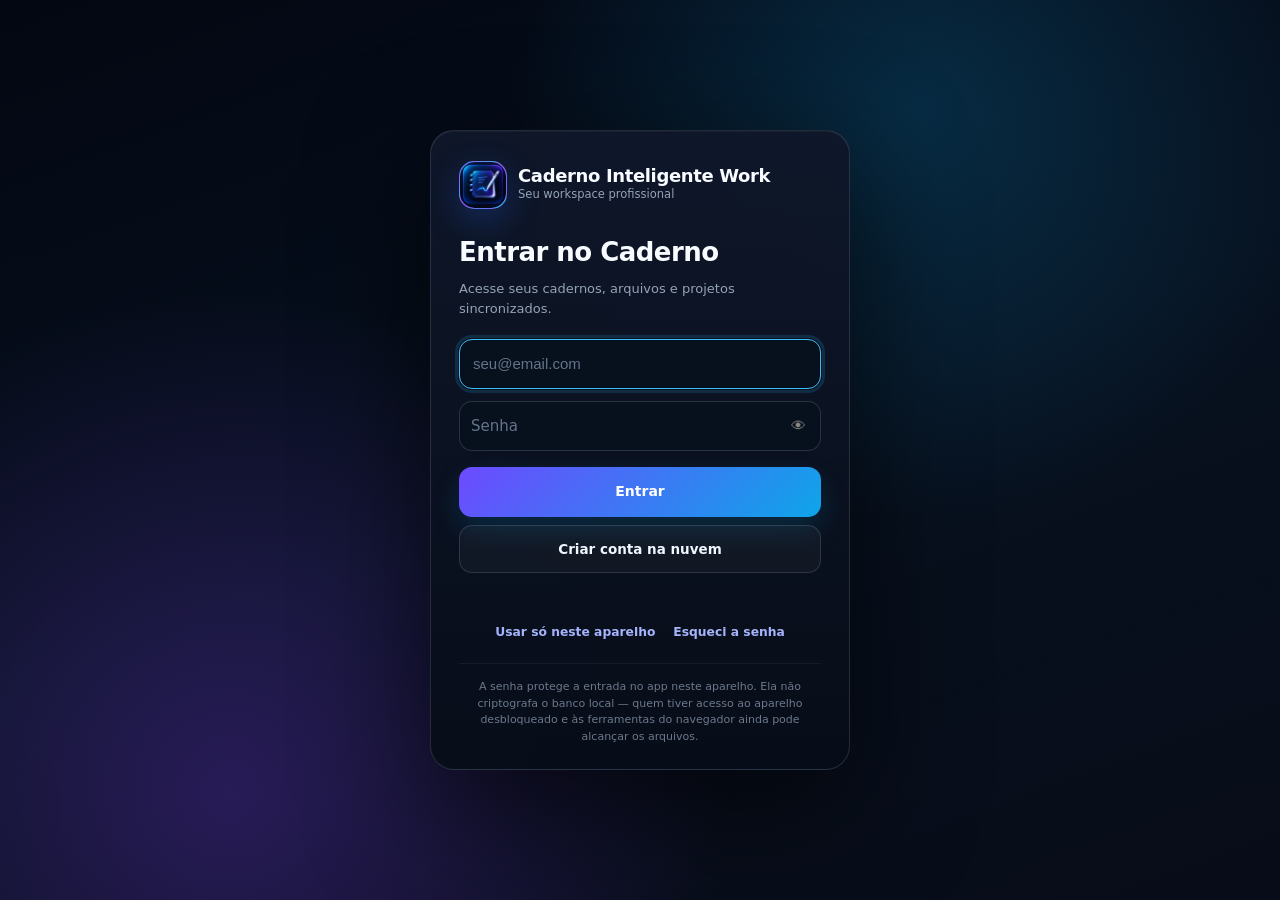
==== commit b7419a63: "Add files via upload" ====
--- a/index.html
+++ b/index.html
@@ -905,7 +905,7 @@
 <body class="gate-locked work-standalone">
 <div class="work-global-header" id="workGlobalHeader">
   <div class="work-brand">
-    <img class="work-brand-logo" src="./icons/icon-192.png" alt="Caderno Inteligente Work">
+    <span class="work-brand-logo work-brand-icon" aria-label="Caderno Inteligente Work"><svg class="wi lg" aria-hidden="true"><use href="./work-icons.svg#notebook"></use></svg></span>
     <div class="work-brand-copy"><b>CADERNO INTELIGENTE WORK</b><small>V3 FINAL · CADERNO PROFISSIONAL</small></div>
   </div>
   <div class="work-context">
@@ -1002,7 +1002,7 @@
   <div class="work-cover-card">
     <button class="work-cover-close" data-cover-close>✕</button>
     <section class="work-cover-visual">
-      <div class="work-cover-brand"><img src="./icons/icon-192.png" alt=""><div><b>CADERNO INTELIGENTE WORK</b><small>IDEIAS · PROJETOS · DOCUMENTOS · CAMPO</small></div></div>
+      <div class="work-cover-brand"><span class="work-brand-logo work-brand-icon"><svg class="wi lg" aria-hidden="true"><use href="./work-icons.svg#notebook"></use></svg></span><div><b>CADERNO INTELIGENTE WORK</b><small>IDEIAS · PROJETOS · DOCUMENTOS · CAMPO</small></div></div>
       <div class="work-cover-main"><div class="eyebrow" id="workCoverName">Workspace profissional</div><h1 id="workCoverTitle">Caderno Inteligente Work</h1><p id="workCoverSubtitle">Seu trabalho, ideias, arquivos e projetos em um único caderno.</p></div>
       <div class="work-cover-foot"><span>Salvamento automático</span><span>Offline + Supabase</span><span>S Pen / Tablet Pro</span></div>
     </section>
@@ -1024,7 +1024,7 @@
 <div class="gate" id="authGate">
   <div class="gate-card">
     <div class="gate-brand">
-      <div class="brand-mark"><img src="./icons/icon-192.png" alt=""></div>
+      <div class="brand-mark work-brand-icon"><svg class="wi lg" aria-hidden="true"><use href="./work-icons.svg#notebook"></use></svg></div>
       <div>
         <div class="gb-name">Caderno Inteligente Work</div>
         <div class="gb-sub">Seu workspace profissional</div>
--- a/caderno-work.css
+++ b/caderno-work.css
@@ -99,3 +99,72 @@
 @media(prefers-reduced-motion:reduce){*{animation:none!important;transition:none!important;scroll-behavior:auto!important}}
 .work-flash{outline:2px solid rgba(124,92,255,.75)!important;box-shadow:0 0 0 6px rgba(124,92,255,.12)!important}
 .work-standalone .av-orbit{overflow:hidden!important;padding:0!important;background:transparent!important}.work-standalone .av-orbit img{width:100%;height:100%;object-fit:cover;border-radius:inherit;display:block}
+
+
+/* ===== V3.1 FINAL POLISH — login + identidade visual ===== */
+.work-brand-icon{
+  display:grid!important;place-items:center!important;
+  background:linear-gradient(145deg,#2563eb 0%,#7c3aed 58%,#0ea5e9 100%)!important;
+  color:#fff!important;border:1px solid rgba(255,255,255,.18)!important;
+  box-shadow:0 12px 34px rgba(37,99,235,.28),inset 0 1px 0 rgba(255,255,255,.18)!important;
+  overflow:hidden!important;flex:none!important;
+}
+.work-brand-icon .wi{width:58%!important;height:58%!important;color:#fff!important}
+.work-brand-logo.work-brand-icon{border-radius:13px!important}
+.work-cover-brand .work-brand-logo.work-brand-icon{width:62px!important;height:62px!important;border-radius:18px!important}
+
+/* Login realmente isolado do workspace */
+body.gate-locked .work-global-header,
+body.gate-locked .work-tool-rail,
+body.gate-locked .work-tablet-bar,
+body.gate-locked .work-quick-panel,
+body.gate-locked .work-navigator,
+body.gate-locked .work-cover,
+body.gate-locked .work-command{display:none!important}
+body.work-standalone.gate-locked>.app{display:none!important}
+.work-standalone .gate{
+  z-index:50000!important;
+  background:
+    radial-gradient(circle at 72% 12%,rgba(14,165,233,.20),transparent 34%),
+    radial-gradient(circle at 18% 88%,rgba(124,58,237,.28),transparent 38%),
+    linear-gradient(160deg,#030712 0%,#07111f 52%,#080c18 100%)!important;
+}
+.work-standalone .gate-card{
+  max-width:420px!important;
+  background:linear-gradient(180deg,rgba(15,23,42,.97),rgba(7,13,24,.985))!important;
+  color:#eef6ff!important;
+  border:1px solid rgba(148,163,184,.20)!important;
+  box-shadow:0 38px 120px rgba(0,0,0,.62),inset 0 1px 0 rgba(255,255,255,.035)!important;
+  border-radius:24px!important;padding:30px 28px 24px!important;
+}
+.work-standalone .gate-brand{margin-bottom:24px!important}
+.work-standalone .gate-brand .brand-mark{width:48px!important;height:48px!important;border-radius:15px!important}
+.work-standalone .gate-brand .gb-name,
+.work-standalone .gate h2{color:#f8fbff!important;font-family:Inter,system-ui,sans-serif!important;letter-spacing:-.02em!important}
+.work-standalone .gate-brand .gb-name{font-size:18px!important;font-weight:800!important}
+.work-standalone .gate h2{font-size:26px!important;font-weight:820!important;margin-bottom:7px!important}
+.work-standalone .gate-brand .gb-sub,
+.work-standalone .gate .gate-sub,
+.work-standalone .gate-foot,
+.work-standalone .gate-msg{color:#94a3b8!important}
+.work-standalone .gate .gate-sub{font-size:13px!important;line-height:1.55!important;margin-bottom:20px!important}
+.work-standalone .gate input{
+  background:#07101d!important;color:#f8fbff!important;border:1px solid rgba(148,163,184,.24)!important;
+  min-height:50px!important;border-radius:13px!important;font-size:15px!important;
+}
+.work-standalone .gate input::placeholder{color:#64748b!important}
+.work-standalone .gate input:focus{border-color:#38bdf8!important;outline:3px solid rgba(56,189,248,.15)!important}
+.work-standalone .gate-primary{
+  min-height:50px!important;border-radius:13px!important;
+  background:linear-gradient(135deg,#6d4aff,#0ea5e9)!important;color:#fff!important;
+  box-shadow:0 12px 28px rgba(14,165,233,.17)!important;font-size:14px!important
+}
+.work-standalone .gate-secondary{
+  min-height:48px!important;border-radius:13px!important;background:rgba(255,255,255,.035)!important;
+  color:#eef6ff!important;border-color:rgba(148,163,184,.22)!important
+}
+.work-standalone .gate-secondary:hover{background:rgba(124,92,255,.11)!important;border-color:rgba(124,92,255,.45)!important}
+.work-standalone .gate-link{color:#a5b4fc!important;text-decoration:none!important}
+.work-standalone .gate-link:hover{color:#fff!important}
+.work-standalone .gate-foot{border-top:1px solid rgba(148,163,184,.12)!important;padding-top:15px!important;margin-top:18px!important}
+@media(max-width:560px){.work-standalone .gate{padding:12px!important}.work-standalone .gate-card{padding:24px 18px 20px!important;border-radius:20px!important}}
